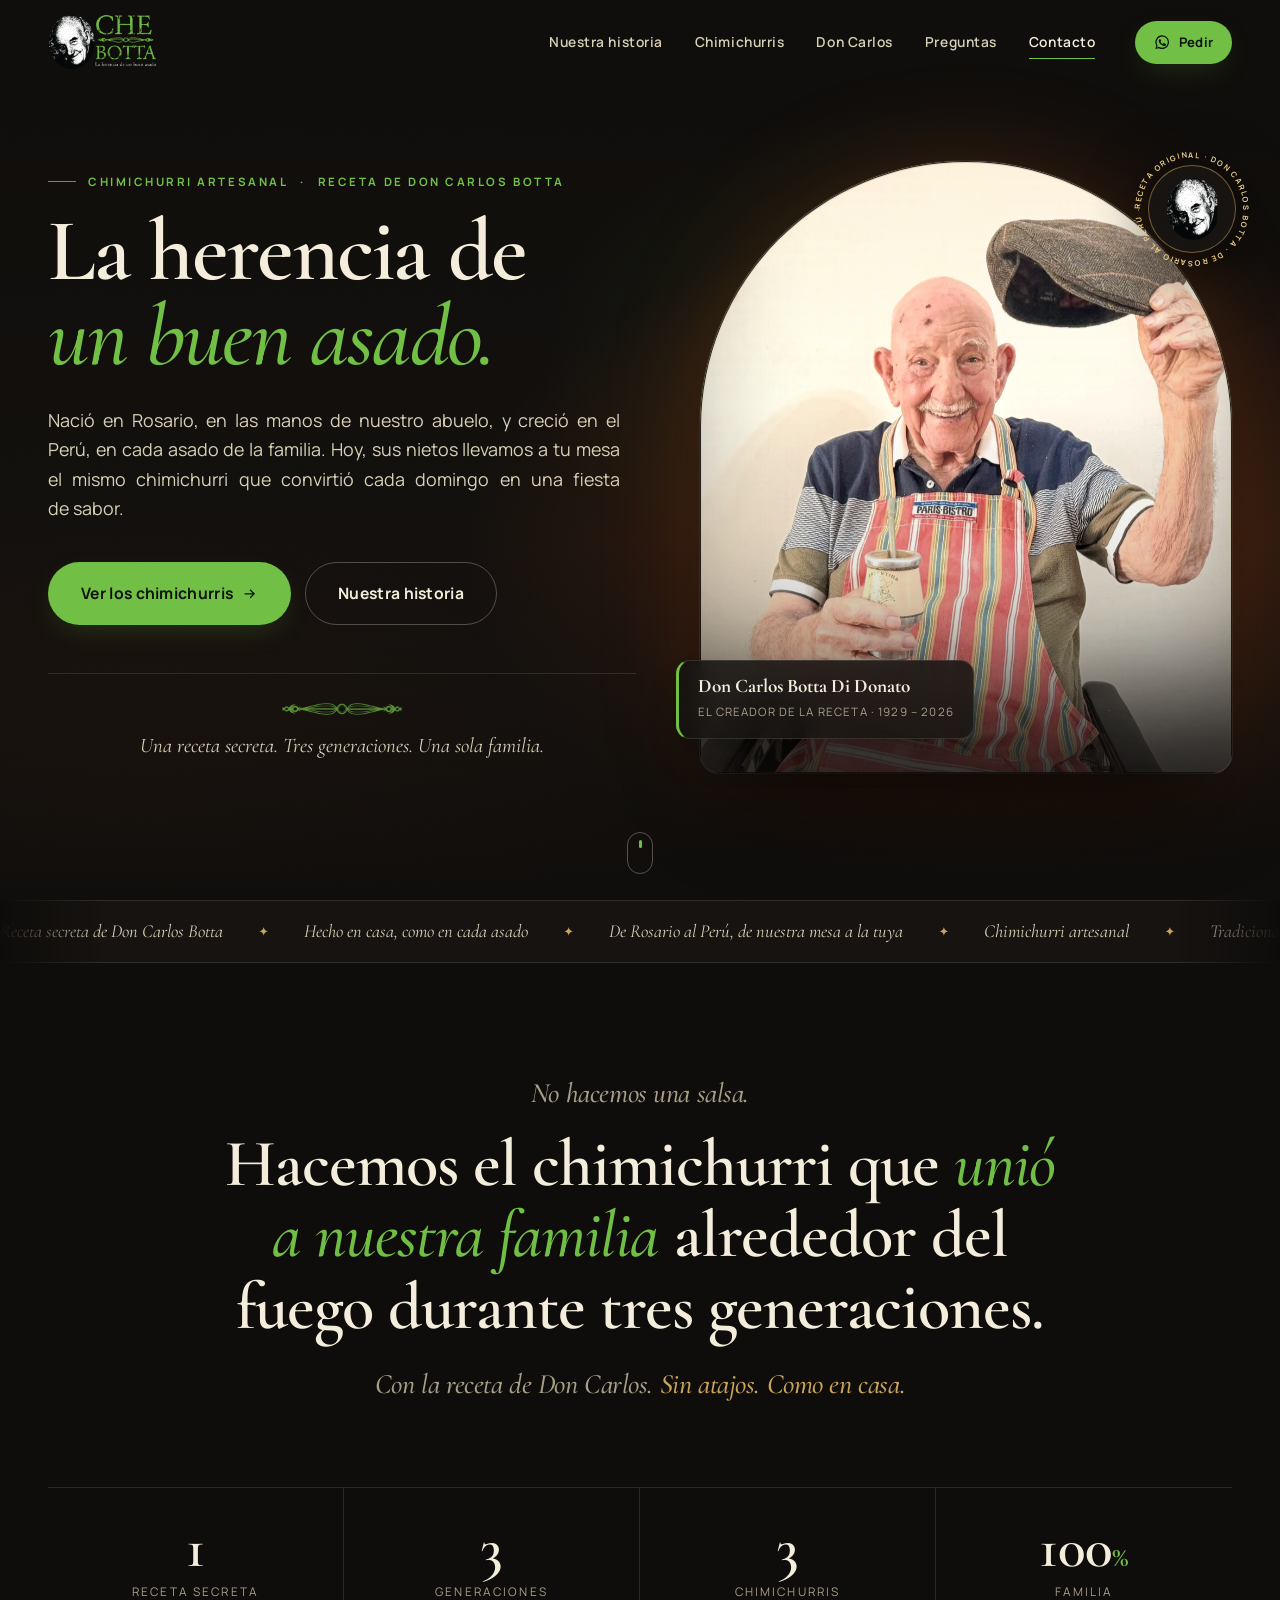
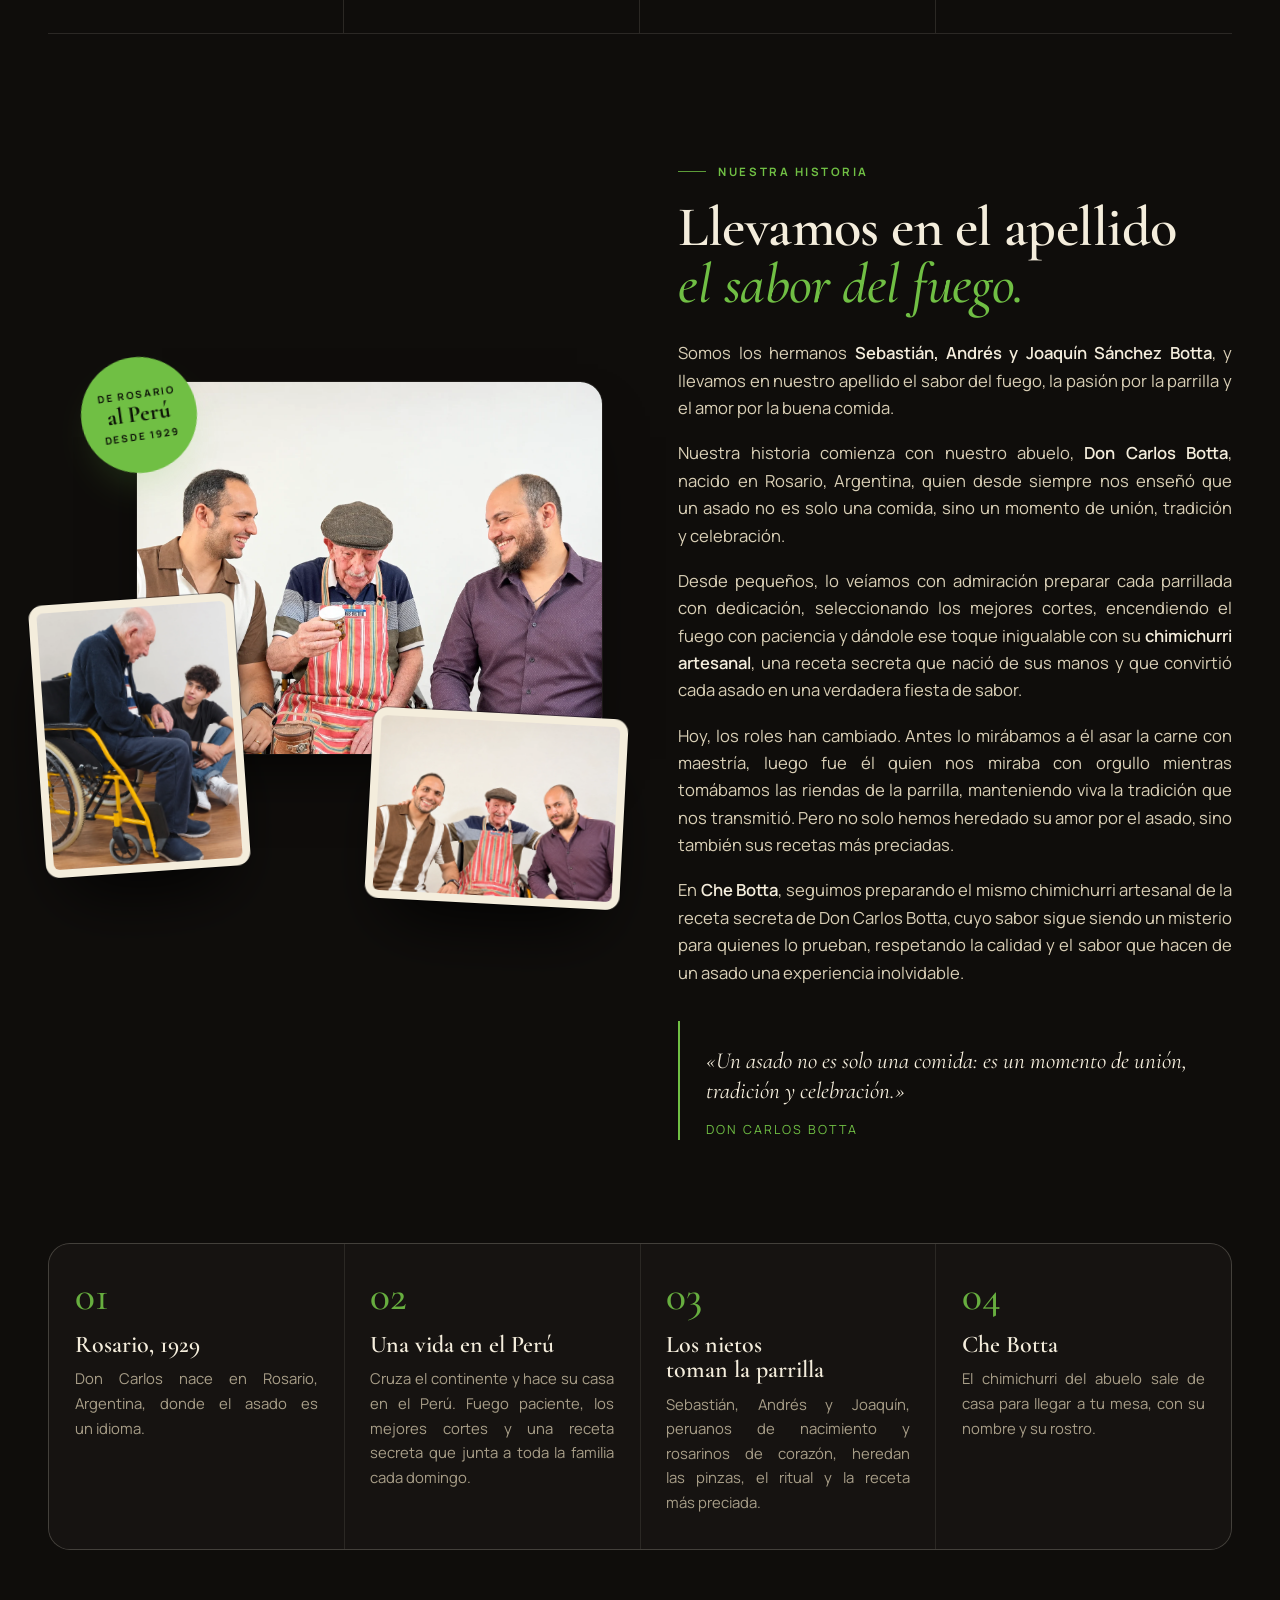
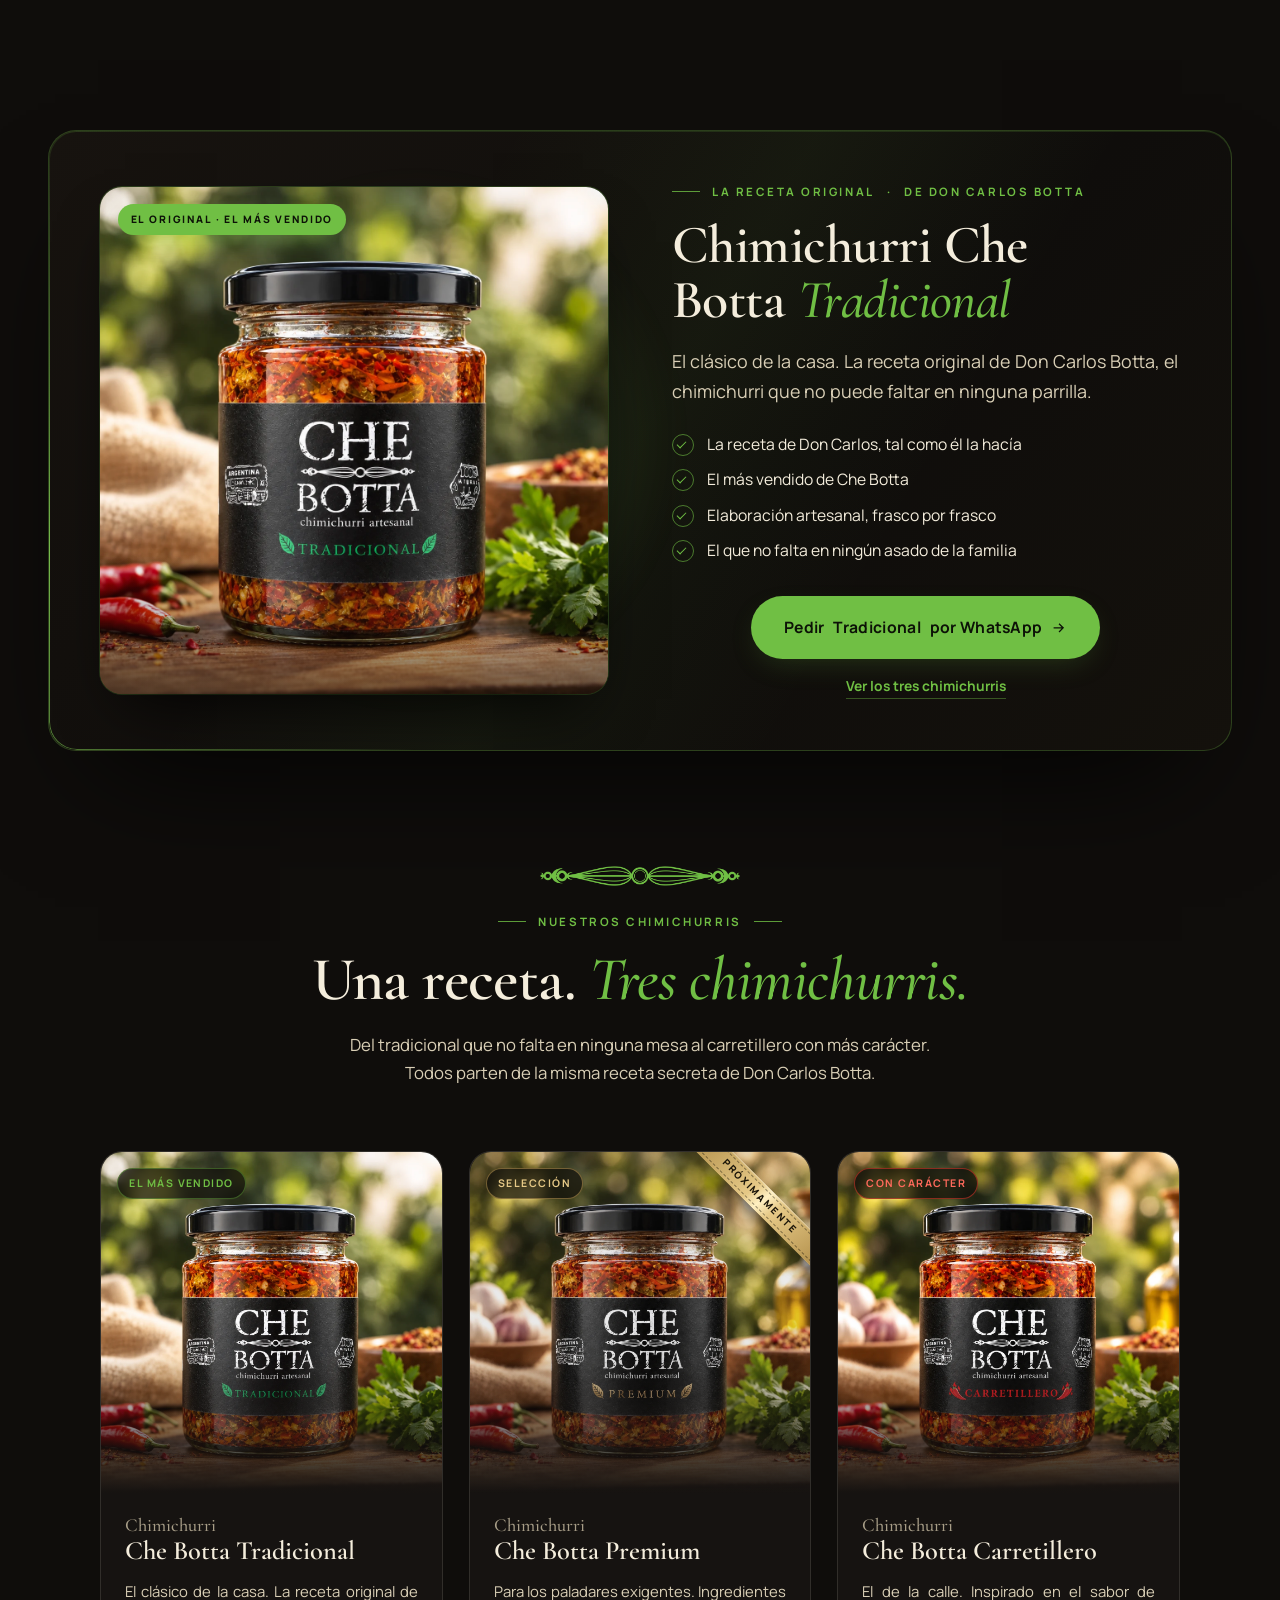
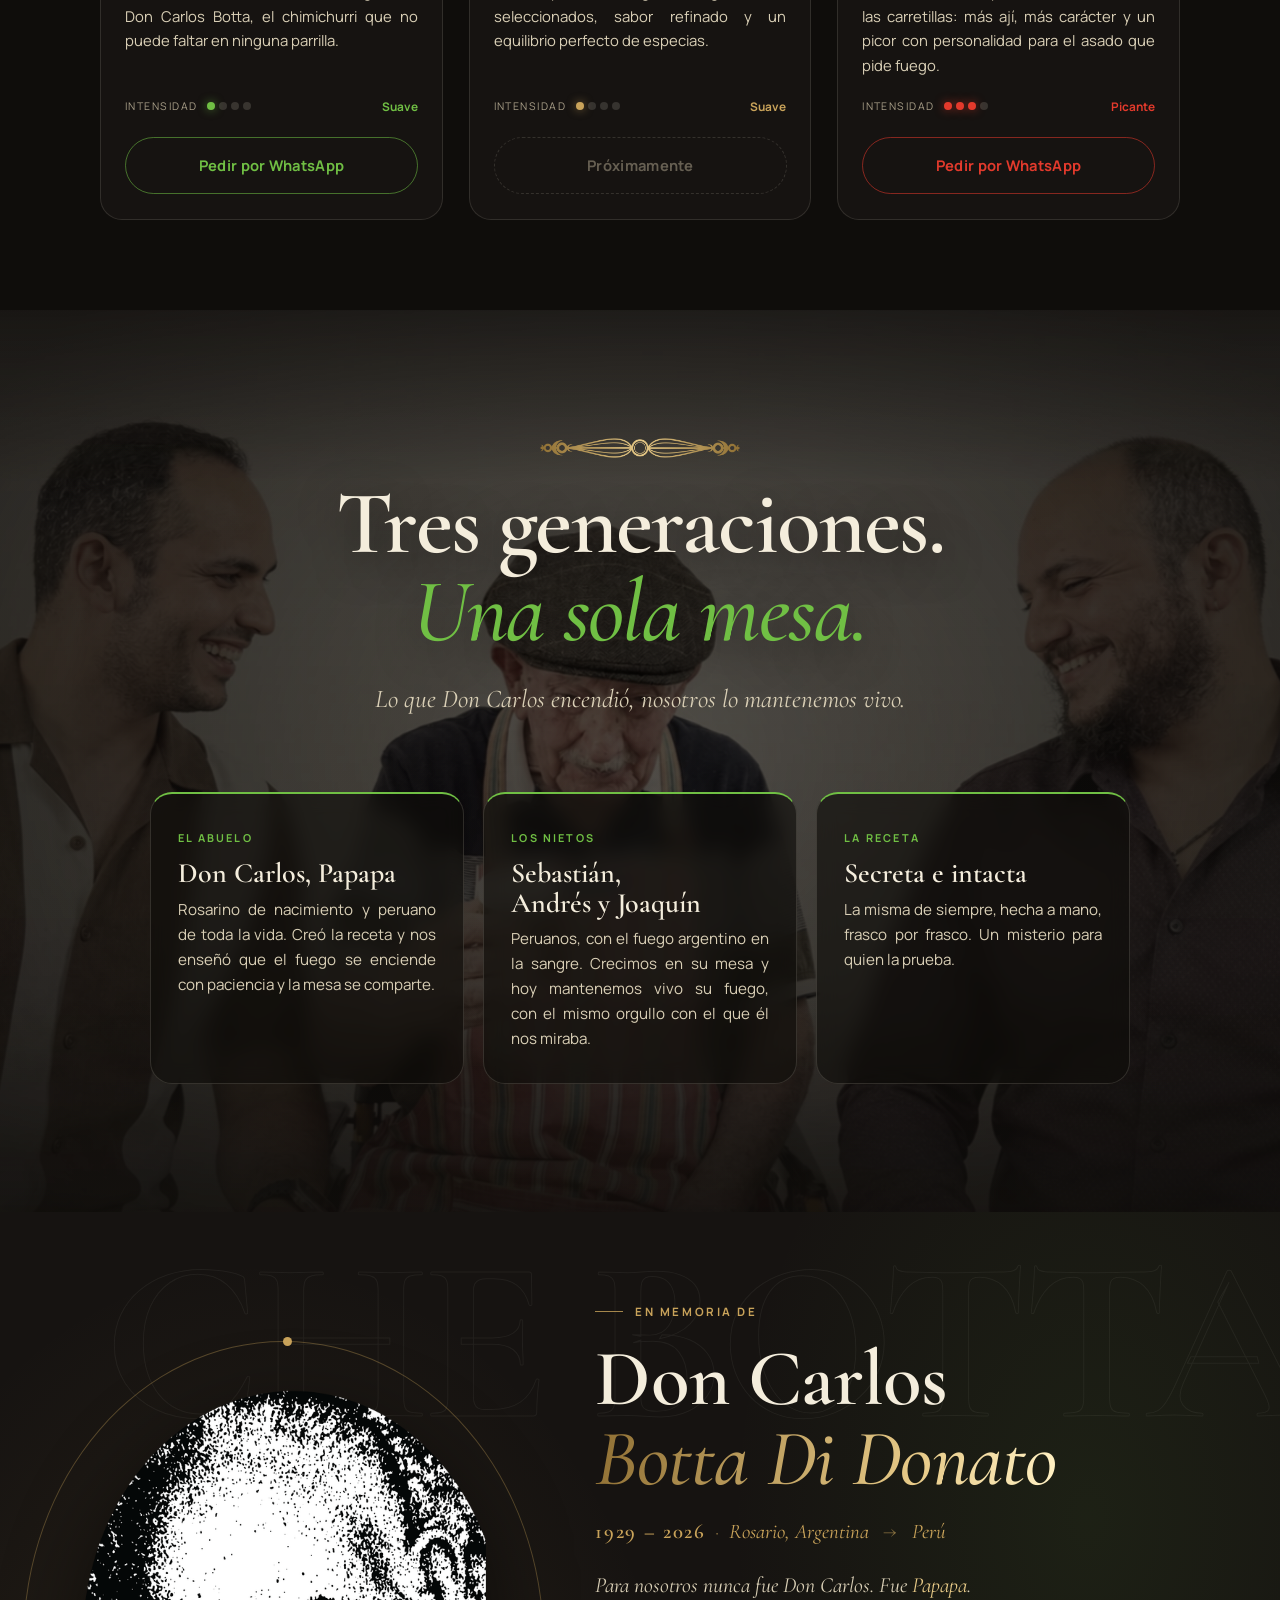
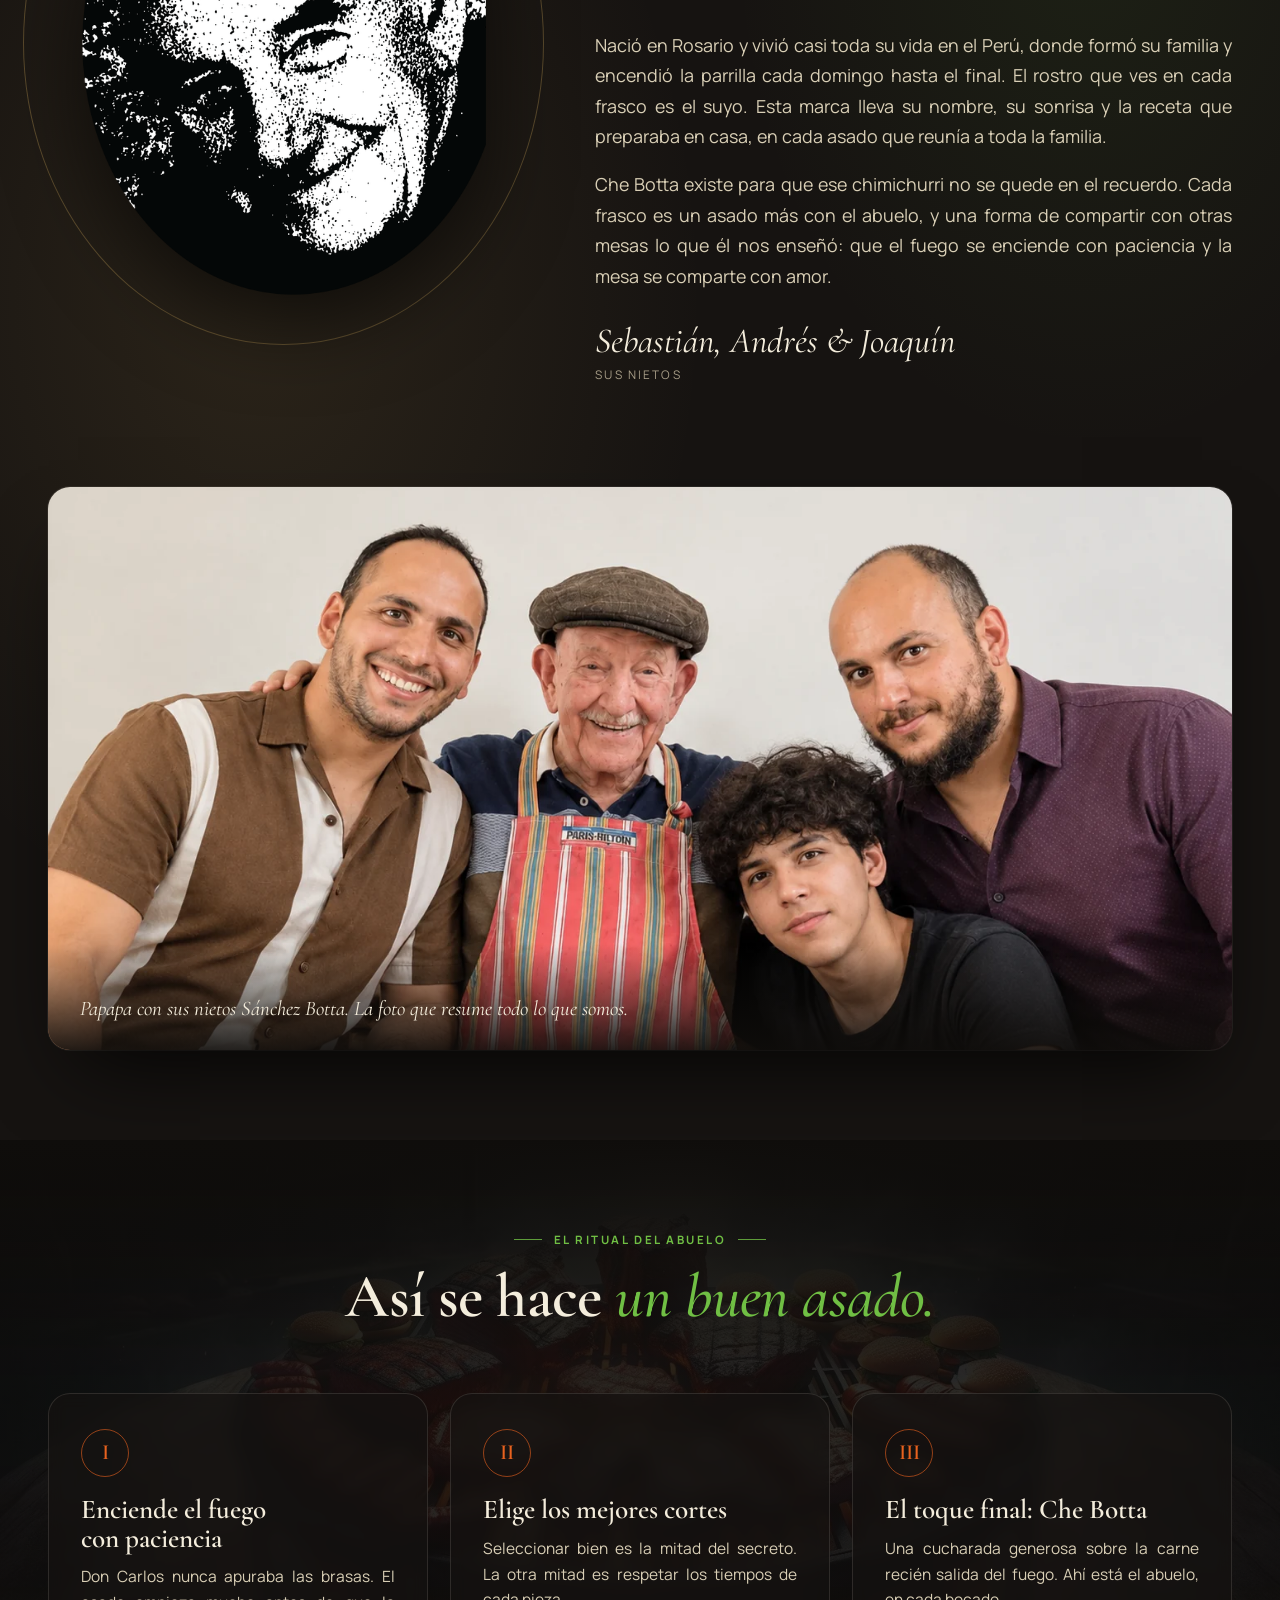
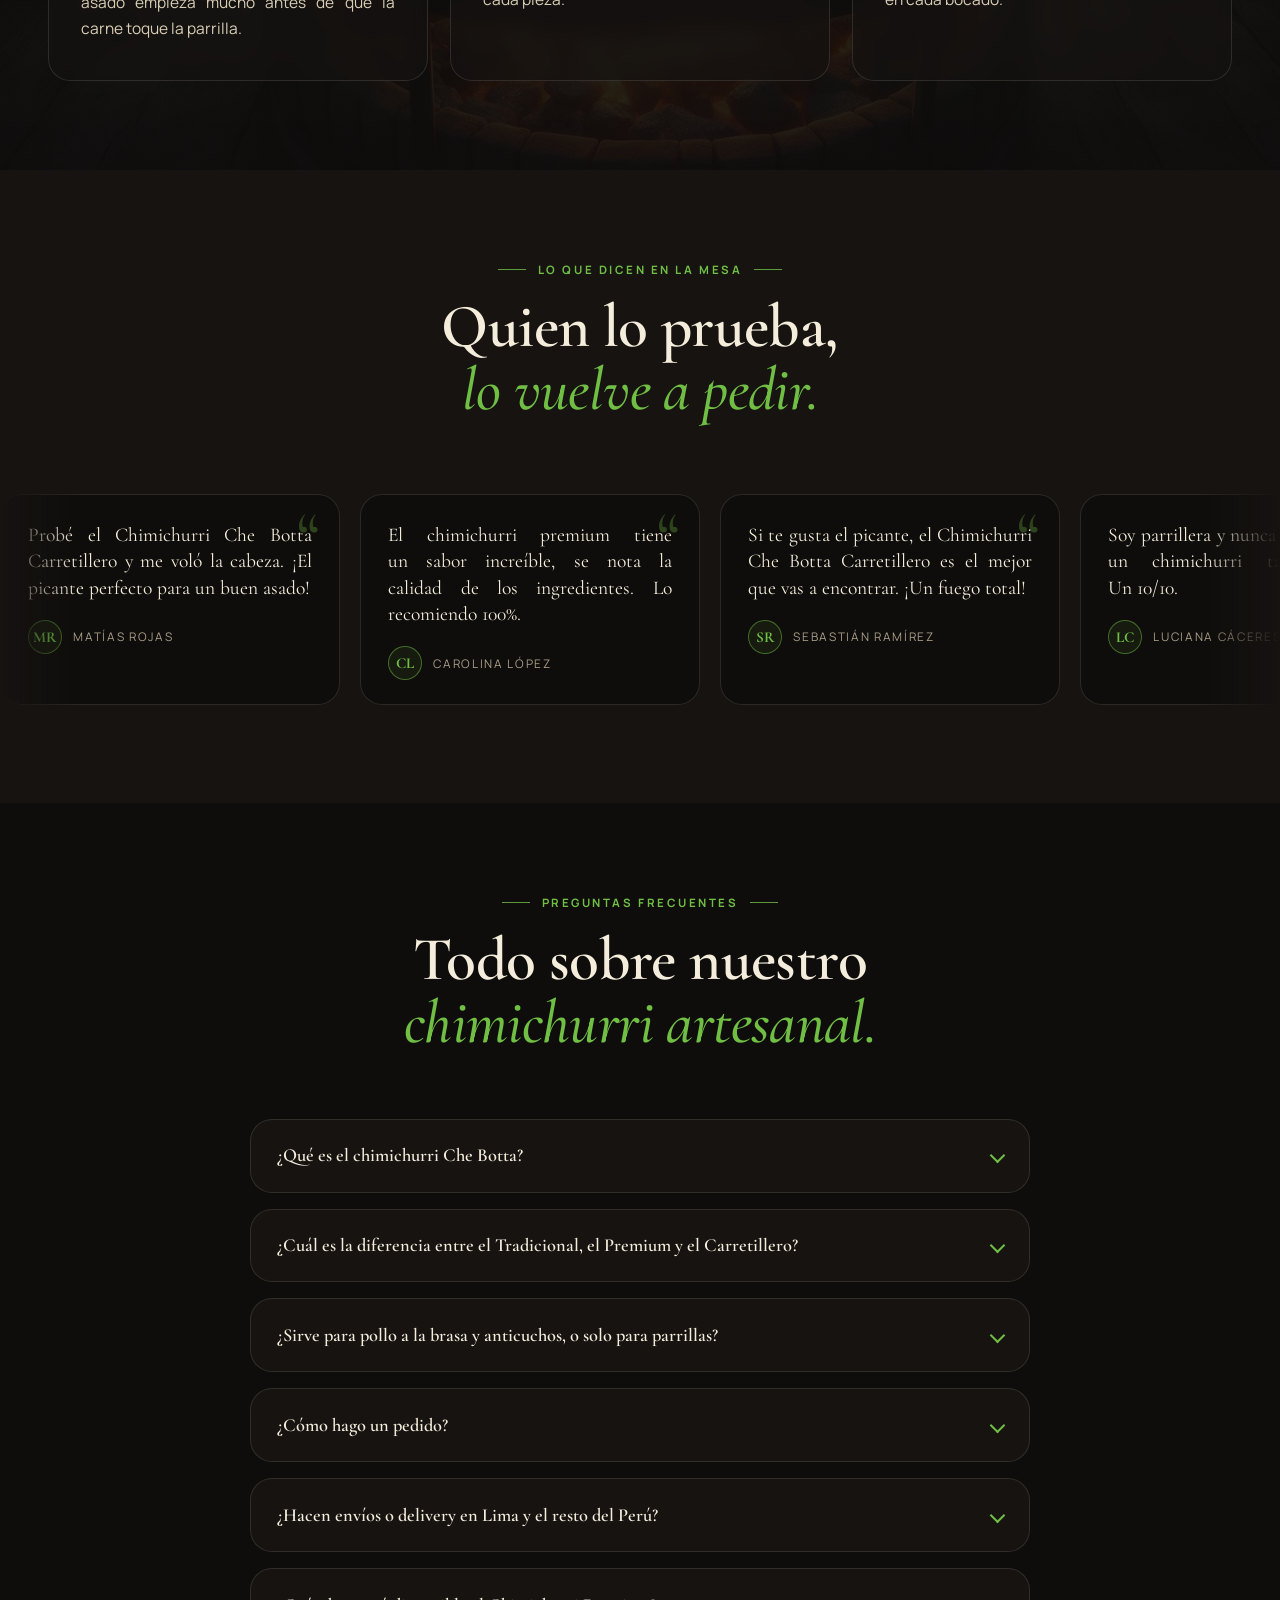
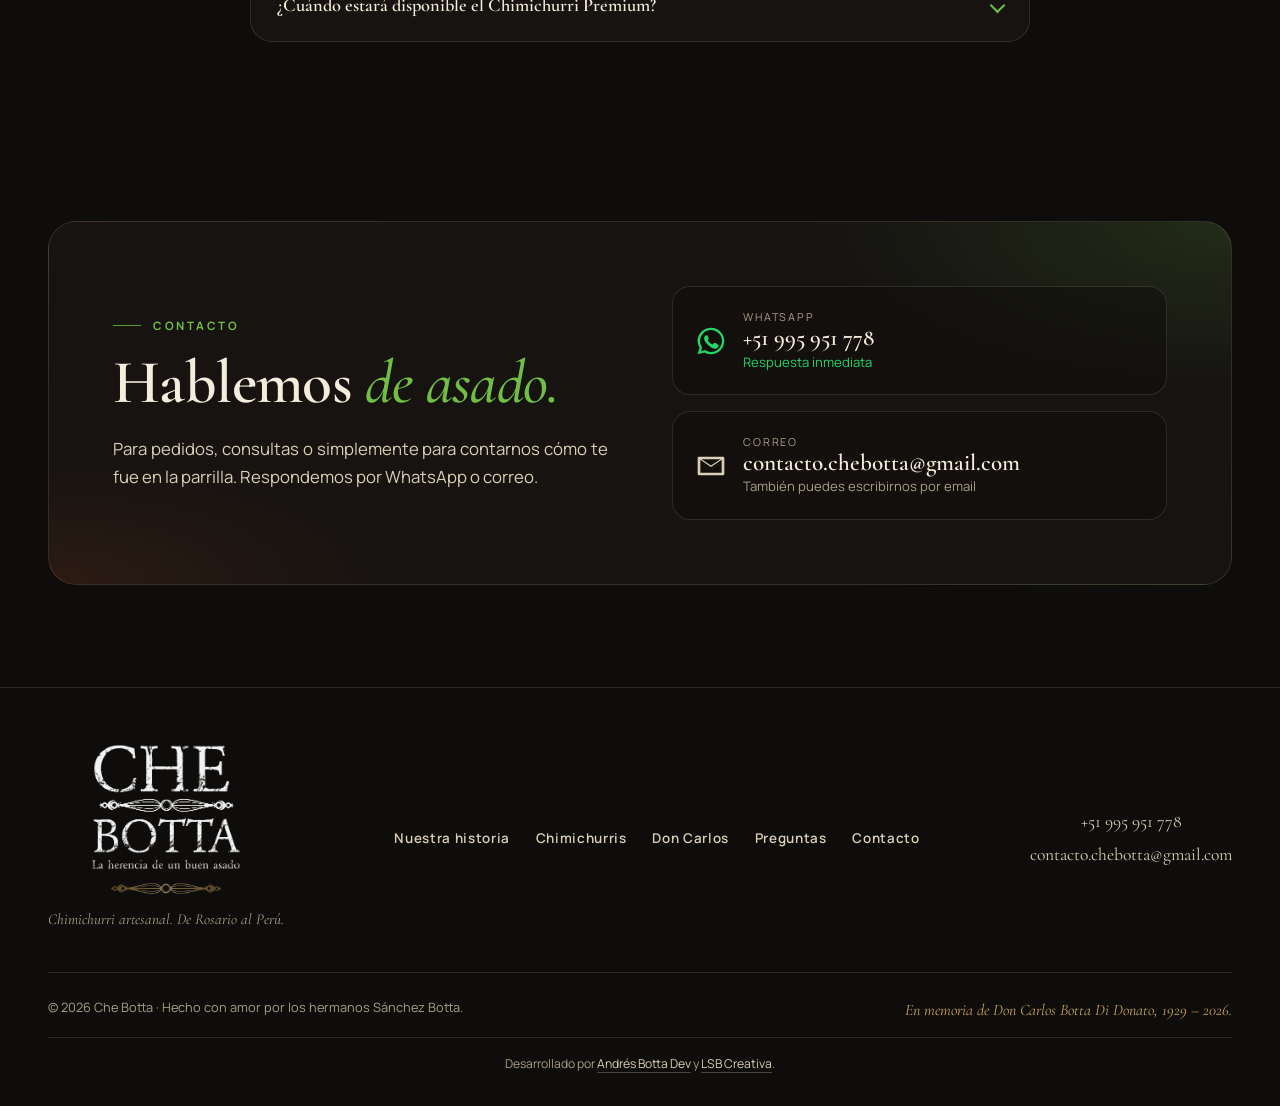
==== index.html @ a28f8cc7 "SEO profesional completo: keyword research, metadatos, datos estructurados y FAQ - Investigacion de " ====
<!DOCTYPE html>
<html lang="es-PE">
<head>
  <meta charset="UTF-8">
  <meta name="viewport" content="width=device-width, initial-scale=1.0, viewport-fit=cover">
  <title>Chimichurri Artesanal Perú | Che Botta · Receta Original Argentina</title>
  <meta name="description" content="Chimichurri artesanal hecho a mano en Perú con la receta secreta de un abuelo argentino. Tradicional, Premium y Carretillero. Ideal para parrilla, pollo a la brasa y anticuchos. Pide por WhatsApp.">
  <meta name="robots" content="index, follow, max-image-preview:large, max-snippet:-1, max-video-preview:-1">
  <meta name="theme-color" content="#0f0d0b">
  <link rel="canonical" href="https://chebotta.com/">

  <!-- Open Graph -->
  <meta property="og:type" content="website">
  <meta property="og:locale" content="es_PE">
  <meta property="og:site_name" content="Che Botta">
  <meta property="og:title" content="Che Botta · Chimichurri Artesanal Perú · La Herencia de un Buen Asado">
  <meta property="og:description" content="Chimichurri artesanal con la receta secreta de Don Carlos Botta: Tradicional, Premium y Carretillero. De Rosario, Argentina, al Perú. Pide por WhatsApp.">
  <meta property="og:url" content="https://chebotta.com/">
  <meta property="og:image" content="https://chebotta.com/assets/fotos/don-carlos-brindis.webp">
  <meta property="og:image:width" content="1600">
  <meta property="og:image:height" content="1260">
  <meta property="og:image:alt" content="Don Carlos Botta, creador del chimichurri artesanal Che Botta">
  <meta name="twitter:card" content="summary_large_image">
  <meta name="twitter:title" content="Che Botta · Chimichurri Artesanal Perú">
  <meta name="twitter:description" content="Chimichurri artesanal con la receta secreta de Don Carlos Botta: Tradicional, Premium y Carretillero. De Rosario, Argentina, al Perú.">
  <meta name="twitter:image" content="https://chebotta.com/assets/fotos/don-carlos-brindis.webp">

  <link rel="icon" type="image/png" href="assets/logo/favicon.png">
  <link rel="apple-touch-icon" href="assets/logo/apple-touch-icon.png">

  <link rel="preconnect" href="https://fonts.googleapis.com">
  <link rel="preconnect" href="https://fonts.gstatic.com" crossorigin>
  <link href="https://fonts.googleapis.com/css2?family=Cormorant+Garamond:ital,wght@0,500;0,600;0,700;1,500;1,600&family=Manrope:wght@400;500;600;700;800&display=swap" rel="stylesheet">

  <link rel="preload" as="image" href="assets/fotos/don-carlos-brindis.webp">
  <link rel="stylesheet" href="css/styles.css">

  <script type="application/ld+json">
  {
    "@context": "https://schema.org",
    "@graph": [
      {
        "@type": "Organization",
        "@id": "https://chebotta.com/#organization",
        "name": "Che Botta",
        "alternateName": "Chimichurri Che Botta",
        "url": "https://chebotta.com/",
        "logo": "https://chebotta.com/assets/logo/che-botta-logo.png",
        "image": "https://chebotta.com/assets/fotos/don-carlos-brindis.webp",
        "description": "Che Botta elabora chimichurri artesanal en Perú siguiendo la receta secreta de Don Carlos Botta, con raíces en Rosario, Argentina.",
        "slogan": "La herencia de un buen asado",
        "email": "contacto.chebotta@gmail.com",
        "telephone": "+51995951778",
        "areaServed": {"@type": "Country", "name": "Perú"},
        "knowsLanguage": "es",
        "contactPoint": [{
          "@type": "ContactPoint",
          "telephone": "+51995951778",
          "contactType": "customer service",
          "areaServed": "PE",
          "availableLanguage": "Spanish"
        }],
        "founder": [
          {"@type": "Person", "name": "Sebastián Sánchez Botta"},
          {"@type": "Person", "name": "Andrés Sánchez Botta"},
          {"@type": "Person", "name": "Joaquín Sánchez Botta"}
        ]
      },
      {
        "@type": "Product",
        "name": "Chimichurri Che Botta Tradicional",
        "description": "El clásico de la casa. La receta original de Don Carlos Botta, el chimichurri artesanal que no puede faltar en ninguna parrilla.",
        "image": "https://chebotta.com/assets/productos/tradicional.webp",
        "brand": {"@type": "Brand", "name": "Che Botta"},
        "category": "Chimichurri artesanal",
        "url": "https://chebotta.com/#chimichurris"
      },
      {
        "@type": "Product",
        "name": "Chimichurri Che Botta Premium",
        "description": "Para los paladares exigentes. Ingredientes seleccionados, sabor refinado y un equilibrio perfecto de especias. Próximamente disponible.",
        "image": "https://chebotta.com/assets/productos/premium.webp",
        "brand": {"@type": "Brand", "name": "Che Botta"},
        "category": "Chimichurri artesanal",
        "url": "https://chebotta.com/#chimichurris"
      },
      {
        "@type": "Product",
        "name": "Chimichurri Che Botta Carretillero",
        "description": "El de la calle. Inspirado en el sabor de las carretillas: más ají, más carácter y un picor con personalidad para el asado que pide fuego.",
        "image": "https://chebotta.com/assets/productos/carretillero.webp",
        "brand": {"@type": "Brand", "name": "Che Botta"},
        "category": "Chimichurri artesanal picante",
        "url": "https://chebotta.com/#chimichurris"
      },
      {
        "@type": "FAQPage",
        "mainEntity": [
          {
            "@type": "Question",
            "name": "¿Qué es el chimichurri Che Botta?",
            "acceptedAnswer": {"@type": "Answer", "text": "Es el chimichurri artesanal hecho con la receta secreta de Don Carlos Botta, nacido en Rosario, Argentina, y de toda una vida en el Perú. Hoy sus nietos, Sebastián, Andrés y Joaquín Sánchez Botta, lo siguen preparando a mano, frasco por frasco, con la misma receta de siempre."}
          },
          {
            "@type": "Question",
            "name": "¿Cuál es la diferencia entre el Tradicional, el Premium y el Carretillero?",
            "acceptedAnswer": {"@type": "Answer", "text": "El Tradicional es el original de Don Carlos, suave y el más vendido. El Premium es una selección de ingredientes con sabor más refinado. El Carretillero tiene más ají y más carácter, inspirado en el sabor de las carretillas, para quienes buscan un chimichurri picante."}
          },
          {
            "@type": "Question",
            "name": "¿Sirve para pollo a la brasa y anticuchos, o solo para parrillas?",
            "acceptedAnswer": {"@type": "Answer", "text": "Sirve para cualquier preparación a la parrilla o a las brasas: asados, parrilladas, pollo a la brasa, anticuchos y carnes en general. Es un acompañamiento clásico de la parrilla argentina que también combina muy bien con los platos peruanos a la brasa."}
          },
          {
            "@type": "Question",
            "name": "¿Cómo hago un pedido?",
            "acceptedAnswer": {"@type": "Answer", "text": "Escribiéndonos por WhatsApp al +51 995 951 778. Ahí te contamos disponibilidad, precio y coordinamos la entrega."}
          },
          {
            "@type": "Question",
            "name": "¿Hacen envíos o delivery en Lima y el resto del Perú?",
            "acceptedAnswer": {"@type": "Answer", "text": "Coordinamos la entrega según tu ubicación. Escríbenos por WhatsApp para confirmar disponibilidad y envío a tu zona."}
          },
          {
            "@type": "Question",
            "name": "¿Cuándo estará disponible el Chimichurri Premium?",
            "acceptedAnswer": {"@type": "Answer", "text": "Muy pronto. Escríbenos por WhatsApp y te avisamos apenas esté disponible para pedidos."}
          }
        ]
      }
    ]
  }
  </script>
</head>
<body>

  <!-- Intro de marca -->
  <div class="intro" id="intro" aria-hidden="true">
    <img src="assets/logo/che-botta-logo-blanco.png" alt="" width="220" height="184">
  </div>

  <a class="skip-link" href="#historia">Ir al contenido</a>

  <!-- ============ HEADER ============ -->
  <header class="site-header" id="top">
    <div class="container header-inner">
      <a href="#top" class="brand" aria-label="Che Botta, inicio">
        <img src="assets/logo/che-botta-logo.png" alt="Che Botta" width="110" height="56">
      </a>

      <nav class="nav" id="nav" aria-label="Principal">
        <a href="#historia">Nuestra historia</a>
        <a href="#chimichurris">Chimichurris</a>
        <a href="#don-carlos">Don Carlos</a>
        <a href="#preguntas">Preguntas</a>
        <a href="#contacto">Contacto</a>
        <a class="btn btn--small btn--primary nav-cta" href="https://wa.me/51995951778?text=Hola%2C%20Che%20Botta%20%F0%9F%98%89%0ADeseo%20informaci%C3%B3n%20sobre%20sus%20chimichurris" target="_blank" rel="noopener">
          <svg class="ico" viewBox="0 0 24 24" aria-hidden="true"><path d="M12 2a10 10 0 0 0-8.6 15.1L2 22l5-1.3A10 10 0 1 0 12 2Zm0 18.2a8.2 8.2 0 0 1-4.2-1.2l-.3-.2-3 .8.8-2.9-.2-.3A8.2 8.2 0 1 1 12 20.2Zm4.5-6.1c-.2-.1-1.5-.7-1.7-.8s-.4-.1-.6.1-.6.8-.8 1-.3.2-.5.1a6.7 6.7 0 0 1-3.3-2.9c-.3-.4.2-.4.7-1.3a.5.5 0 0 0 0-.4l-.8-1.8c-.2-.5-.4-.4-.6-.4h-.5a1 1 0 0 0-.7.3 3 3 0 0 0-.9 2.2 5.2 5.2 0 0 0 1.1 2.8 12 12 0 0 0 4.6 4c1.7.7 2.4.8 3.2.7a2.8 2.8 0 0 0 1.8-1.3 2.2 2.2 0 0 0 .2-1.3c-.1-.1-.3-.2-.5-.3Z"/></svg>
          Pedir
        </a>
      </nav>

      <button class="menu-toggle" id="menuToggle" aria-label="Abrir menú" aria-expanded="false" aria-controls="nav">
        <span></span><span></span><span></span>
      </button>
    </div>
  </header>

  <main>

    <!-- ============ HERO ============ -->
    <section class="hero" aria-labelledby="hero-title">
      <div class="hero__glow" aria-hidden="true"></div>
      <div class="embers" id="embers" aria-hidden="true"></div>

      <div class="container hero__grid">
        <div class="hero__copy">
          <p class="eyebrow eyebrow--split reveal"><span>Chimichurri artesanal</span><i>·</i><span>Receta de Don Carlos Botta</span></p>
          <h1 id="hero-title" class="hero__title reveal" style="--d:.1s">
            <span style="white-space:nowrap">La herencia de</span><br>
            <em>un buen asado.</em>
          </h1>
          <p class="hero__lead reveal" style="--d:.2s">
            Nació en Rosario, en las manos de nuestro abuelo, y creció en el Perú, en cada asado de la familia.
            Hoy, sus nietos llevamos a tu mesa el mismo chimichurri que convirtió cada domingo en una fiesta de sabor.
          </p>
          <div class="hero__actions reveal" style="--d:.3s">
            <a class="btn btn--primary btn--lg" href="#chimichurris">Ver los chimichurris <svg class="arrow" viewBox="0 0 24 24" aria-hidden="true"><path fill="currentColor" d="M13 5l7 7-7 7-1.4-1.4 4.6-4.6H4v-2h12.2l-4.6-4.6L13 5z"/></svg></a>
            <a class="btn btn--ghost btn--lg" href="#historia">Nuestra historia</a>
          </div>
          <div class="hero__trust reveal" style="--d:.4s">
            <span class="ornament ornament--sm" aria-hidden="true"></span>
            <p><span>Una receta secreta.</span> <span>Tres generaciones.</span> <span>Una sola familia.</span></p>
          </div>
        </div>

        <figure class="hero__figure reveal" style="--d:.25s">
          <div class="hero__photo" data-parallax="0.05">
            <img src="assets/fotos/don-carlos-brindis.webp" alt="Don Carlos Botta brindando y levantando su gorra, con delantal de rayas" width="1600" height="1260" fetchpriority="high">
          </div>

          <!-- Sello giratorio -->
          <div class="seal" aria-hidden="true">
            <svg viewBox="0 0 200 200" class="seal__ring">
              <defs><path id="sealPath" d="M100,100 m-78,0 a78,78 0 1,1 156,0 a78,78 0 1,1 -156,0"/></defs>
              <text class="seal__text"><textPath href="#sealPath" textLength="490" lengthAdjust="spacing">RECETA ORIGINAL · DON CARLOS BOTTA · DE ROSARIO AL PERÚ · </textPath></text>
            </svg>
            <img class="seal__face" src="assets/logo/retrato-don-carlos.png" alt="" width="64" height="80">
          </div>

          <figcaption class="hero__caption">
            <div>
              <strong>Don Carlos Botta Di Donato</strong>
              <span>El creador de la receta · <span class="nowrap">1929 – 2026</span></span>
            </div>
          </figcaption>
        </figure>
      </div>

      <a class="scroll-cue" href="#manifiesto" aria-label="Bajar">
        <span></span>
      </a>
    </section>

    <!-- ============ MARQUEE ============ -->
    <div class="marquee" aria-hidden="true">
      <div class="marquee__track">
        <span>Receta secreta de Don Carlos Botta</span><i>✦</i>
        <span>Hecho en casa, como en cada asado</span><i>✦</i>
        <span>De Rosario al Perú, de nuestra mesa a la tuya</span><i>✦</i>
        <span>Chimichurri artesanal</span><i>✦</i>
        <span>Tradicional · Premium · Carretillero</span><i>✦</i>
        <span>Receta secreta de Don Carlos Botta</span><i>✦</i>
        <span>Hecho en casa, como en cada asado</span><i>✦</i>
        <span>De Rosario al Perú, de nuestra mesa a la tuya</span><i>✦</i>
        <span>Chimichurri artesanal</span><i>✦</i>
        <span>Tradicional · Premium · Carretillero</span><i>✦</i>
      </div>
    </div>

    <!-- ============ MANIFIESTO ============ -->
    <section class="section manifiesto" id="manifiesto" aria-label="Manifiesto Che Botta">
      <div class="container">
        <p class="manifiesto__line manifiesto__line--sm reveal">No hacemos una salsa.</p>
        <p class="manifiesto__line reveal" style="--d:.1s">
          Hacemos el chimichurri<br class="br-m"> que <em>unió a nuestra familia</em><br class="br-m"> alrededor del fuego<br class="br-m"> durante tres generaciones.
        </p>
        <p class="manifiesto__line manifiesto__line--sm reveal" style="--d:.2s">Con la receta de Don Carlos. <span>Sin atajos. Como en casa.</span></p>

        <ul class="facts reveal" style="--d:.3s" aria-label="Datos de la marca">
          <li><strong>1</strong><span>receta secreta</span></li>
          <li><strong>3</strong><span>generaciones</span></li>
          <li><strong>3</strong><span>chimichurris</span></li>
          <li><strong>100<small>%</small></strong><span>familia</span></li>
        </ul>
      </div>
    </section>

    <!-- ============ HISTORIA ============ -->
    <section class="section historia" id="historia" aria-labelledby="historia-title">
      <div class="container historia__grid">
        <div class="historia__photos reveal">
          <figure class="photo photo--main">
            <img src="assets/fotos/risas-che-botta.webp" alt="Don Carlos Botta riendo junto a sus nietos Andrés y Sebastián" width="1433" height="1098" loading="lazy">
          </figure>
          <figure class="photo photo--secondary">
            <img src="assets/fotos/retrato-che-botta.webp" alt="Andrés, Don Carlos y Sebastián posando juntos" width="1433" height="1098" loading="lazy">
          </figure>
          <figure class="photo photo--third">
            <img src="assets/fotos/joaquin-papapa-che-botta.webp" alt="Joaquín sentado en el suelo junto a su abuelo Don Carlos" width="1086" height="1448" loading="lazy">
          </figure>
          <div class="photo__badge" aria-hidden="true">
            <span>De Rosario</span><strong>al Perú</strong><span>desde 1929</span>
          </div>
        </div>

        <div class="historia__copy">
          <p class="eyebrow reveal">Nuestra historia</p>
          <h2 id="historia-title" class="section-title reveal" style="--d:.05s">
            Llevamos en el apellido<br><em>el sabor del fuego.</em>
          </h2>

          <div class="prose reveal" style="--d:.1s">
            <p>Somos los hermanos <strong>Sebastián, Andrés y Joaquín Sánchez Botta</strong>, y llevamos en nuestro apellido el sabor del fuego, la pasión por la parrilla y el amor por la buena comida.</p>
            <p>Nuestra historia comienza con nuestro abuelo, <strong>Don Carlos Botta</strong>, nacido en Rosario, Argentina, quien desde siempre nos enseñó que un asado no es solo una comida, sino un momento de unión, tradición y celebración.</p>
            <p>Desde pequeños, lo veíamos con admiración preparar cada parrillada con dedicación, seleccionando los mejores cortes, encendiendo el fuego con paciencia y dándole ese toque inigualable con su <strong>chimichurri artesanal</strong>, una receta secreta que nació de sus manos y que convirtió cada asado en una verdadera fiesta de sabor.</p>
            <p>Hoy, los roles han cambiado. Antes lo mirábamos a él asar la carne con maestría, luego fue él quien nos miraba con orgullo mientras tomábamos las riendas de la parrilla, manteniendo viva la tradición que nos transmitió. Pero no solo hemos heredado su amor por el asado, sino también sus recetas más preciadas.</p>
            <p>En <strong>Che Botta</strong>, seguimos preparando el mismo chimichurri artesanal de la receta secreta de Don Carlos Botta, cuyo sabor sigue siendo un misterio para quienes lo prueban, respetando la calidad y el sabor que hacen de un asado una experiencia inolvidable.</p>
          </div>

          <blockquote class="pull-quote reveal" style="--d:.15s">
            <p>«Un asado no es solo una comida: es un momento de unión, tradición y celebración.»</p>
            <cite>Don Carlos Botta</cite>
          </blockquote>
        </div>
      </div>

      <!-- Capítulos -->
      <div class="container">
        <ol class="chapters reveal" aria-label="Capítulos de la historia">
          <li>
            <span class="chapters__num">01</span>
            <h3>Rosario, 1929</h3>
            <p>Don Carlos nace en Rosario, Argentina, donde el asado es un idioma.</p>
          </li>
          <li>
            <span class="chapters__num">02</span>
            <h3>Una vida en el Perú</h3>
            <p>Cruza el continente y hace su casa en el Perú. Fuego paciente, los mejores cortes y una receta secreta que junta a toda la familia cada domingo.</p>
          </li>
          <li>
            <span class="chapters__num">03</span>
            <h3>Los nietos toman la parrilla</h3>
            <p>Sebastián, Andrés y Joaquín, peruanos de nacimiento y rosarinos de corazón, heredan las pinzas, el ritual y la receta más preciada.</p>
          </li>
          <li>
            <span class="chapters__num">04</span>
            <h3>Che Botta</h3>
            <p>El chimichurri del abuelo sale de casa para llegar a tu mesa, con su nombre y su rostro.</p>
          </li>
        </ol>
      </div>
    </section>

    <!-- ============ CHIMICHURRIS ============ -->
    <section class="section productos" id="chimichurris" aria-labelledby="productos-title">

      <!-- Destacado Premium -->
      <div class="container">
        <article class="premium premium--tradicional reveal" data-product="Chimichurri Che Botta Tradicional">
          <div class="premium__border" aria-hidden="true"></div>
          <div class="premium__glow" aria-hidden="true"></div>
          <div class="premium__media">
            <span class="premium__badge">El original · El más vendido</span>
            <img src="assets/productos/tradicional.webp" alt="Frasco de Chimichurri Che Botta Tradicional, chimichurri artesanal peruano con receta original argentina" width="1254" height="1254" loading="lazy">
          </div>
          <div class="premium__body">
            <p class="eyebrow eyebrow--split"><span>La receta original</span><i>·</i><span>de Don Carlos Botta</span></p>
            <h2 id="productos-title" class="premium__title">Chimichurri Che Botta <em>Tradicional</em></h2>
            <p class="premium__lead">El clásico de la casa. La receta original de Don Carlos Botta, el chimichurri que no puede faltar en ninguna parrilla.</p>
            <ul class="premium__list">
              <li><i></i>La receta de Don Carlos, tal como él la hacía</li>
              <li><i></i>El más vendido de Che Botta</li>
              <li><i></i>Elaboración artesanal, frasco por frasco</li>
              <li><i></i>El que no falta en ningún asado de la familia</li>
            </ul>
            <div class="premium__actions">
              <a class="btn btn--primary btn--lg" href="#" data-wa target="_blank" rel="noopener">Pedir <span class="btn__opt">Tradicional </span>por WhatsApp <svg class="arrow" viewBox="0 0 24 24" aria-hidden="true"><path fill="currentColor" d="M13 5l7 7-7 7-1.4-1.4 4.6-4.6H4v-2h12.2l-4.6-4.6L13 5z"/></svg></a>
              <a class="premium__more" href="#todos">Ver los tres chimichurris</a>
            </div>
          </div>
        </article>
      </div>

      <div class="container" id="todos">
        <div class="section-head section-head--center productos__head">
          <span class="ornament reveal" aria-hidden="true"></span>
          <p class="eyebrow reveal">Nuestros chimichurris</p>
          <h2 class="section-title reveal" style="--d:.05s">
            Una receta. <em>Tres chimichurris.</em>
          </h2>
          <p class="section-lead reveal" style="--d:.1s">
            Del tradicional que no falta en ninguna mesa al carretillero con más carácter. Todos parten de la misma receta secreta de Don Carlos Botta.
          </p>
        </div>

        <div class="productos__grid">
          <article class="product reveal" data-product="Chimichurri Che Botta Tradicional">
            <div class="product__media">
              <img src="assets/productos/tradicional.webp" alt="Frasco de Chimichurri Che Botta Tradicional, chimichurri artesanal peruano con receta original argentina" width="1254" height="1254" loading="lazy">
              <span class="product__tag">El más vendido</span>
              <div class="fx fx--herb" data-fx="herb" aria-hidden="true"></div>
              <div class="fx-stamp" aria-hidden="true"><img src="assets/logo/retrato-don-carlos.png" alt="" width="48" height="60"><span>Receta<br>original</span></div>
            </div>
            <div class="product__body">
              <h3>Chimichurri <span>Che Botta Tradicional</span></h3>
              <p>El clásico de la casa. La receta original de Don Carlos Botta, el chimichurri que no puede faltar en ninguna parrilla.</p>
              <div class="heat" aria-label="Intensidad: suave">
                <span class="heat__label">Intensidad</span>
                <span class="heat__dots"><i class="on"></i><i></i><i></i><i></i></span>
                <span class="heat__name">Suave</span>
              </div>
              <a class="btn btn--outline product__cta" href="#" data-wa target="_blank" rel="noopener">Pedir por WhatsApp</a>
            </div>
          </article>

          <article class="product product--premium product--soon reveal" style="--d:.08s" data-product="Chimichurri Che Botta Premium">
            <div class="product__media">
              <img src="assets/productos/premium.webp" alt="Frasco de Chimichurri Che Botta Premium, chimichurri gourmet artesanal próximamente disponible" width="1254" height="1254" loading="lazy">
              <span class="product__tag product__tag--gold">Selección</span>
              <span class="product__corner" aria-hidden="true"><span class="product__ribbon">Próximamente</span></span><span class="sr-only">Próximamente</span>
              <div class="fx fx--gold" data-fx="gold" aria-hidden="true"></div>
            </div>
            <div class="product__body">
              <h3>Chimichurri <span>Che Botta Premium</span></h3>
              <p>Para los paladares exigentes. Ingredientes seleccionados, sabor refinado y un equilibrio perfecto de especias.</p>
              <div class="heat" aria-label="Intensidad: suave">
                <span class="heat__label">Intensidad</span>
                <span class="heat__dots"><i class="on"></i><i></i><i></i><i></i></span>
                <span class="heat__name">Suave</span>
              </div>
              <button class="btn btn--outline product__cta" type="button" disabled aria-disabled="true">Próximamente</button>
            </div>
          </article>

          <article class="product product--picante reveal" style="--d:.16s" data-product="Chimichurri Che Botta Carretillero">
            <div class="product__media">
              <img src="assets/productos/carretillero.webp" alt="Frasco de Chimichurri Che Botta Carretillero, chimichurri picante artesanal estilo carretillero peruano" width="1254" height="1254" loading="lazy">
              <span class="product__tag product__tag--fire">Con carácter</span>
              <div class="fx fx--fire" data-fx="fire" aria-hidden="true"></div>
            </div>
            <div class="product__body">
              <h3>Chimichurri <span>Che Botta Carretillero</span></h3>
              <p>El de la calle. Inspirado en el sabor de las carretillas: más ají, más carácter y un picor con personalidad para el asado que pide fuego.</p>
              <div class="heat" aria-label="Intensidad: picante">
                <span class="heat__label">Intensidad</span>
                <span class="heat__dots"><i class="on"></i><i class="on"></i><i class="on"></i><i></i></span>
                <span class="heat__name">Picante</span>
              </div>
              <a class="btn btn--outline product__cta" href="#" data-wa target="_blank" rel="noopener">Pedir por WhatsApp</a>
            </div>
          </article>
        </div>
      </div>
    </section>

    <!-- ============ FAMILIA (banda a pantalla completa) ============ -->
    <section class="familia" aria-labelledby="familia-title">
      <div class="familia__bg" aria-hidden="true">
        <img src="assets/fotos/risas-che-botta.webp" alt="" width="1433" height="1098" loading="lazy" data-parallax="-0.08">
      </div>
      <div class="container familia__inner">
        <span class="ornament ornament--gold reveal" aria-hidden="true"></span>
        <h2 id="familia-title" class="familia__title reveal" style="--d:.05s">
          Tres generaciones.<br><em>Una sola mesa.</em>
        </h2>
        <p class="familia__lead reveal" style="--d:.1s">Lo que Don Carlos encendió, nosotros lo mantenemos vivo.</p>

        <ul class="pilares">
          <li class="reveal" style="--d:.15s">
            <span class="pilares__k">El abuelo</span>
            <h3>Don Carlos, Papapa</h3>
            <p>Rosarino de nacimiento y peruano de toda la vida. Creó la receta y nos enseñó que el fuego se enciende con paciencia y la mesa se comparte.</p>
          </li>
          <li class="reveal" style="--d:.25s">
            <span class="pilares__k">Los nietos</span>
            <h3>Sebastián, Andrés y Joaquín</h3>
            <p>Peruanos, con el fuego argentino en la sangre. Crecimos en su mesa y hoy mantenemos vivo su fuego, con el mismo orgullo con el que él nos miraba.</p>
          </li>
          <li class="reveal" style="--d:.35s">
            <span class="pilares__k">La receta</span>
            <h3>Secreta e intacta</h3>
            <p>La misma de siempre, hecha a mano, frasco por frasco. Un misterio para quien la prueba.</p>
          </li>
        </ul>
      </div>
    </section>

    <!-- ============ DON CARLOS ============ -->
    <section class="section homenaje" id="don-carlos" aria-labelledby="homenaje-title">
      <div class="homenaje__bg" aria-hidden="true"></div>
      <div class="container homenaje__grid">
        <div class="homenaje__portrait reveal">
          <img src="assets/logo/retrato-don-carlos.png" alt="Retrato ilustrado de Don Carlos Botta, el que aparece en el logo de Che Botta" width="580" height="720" loading="lazy">
          <div class="homenaje__ring" aria-hidden="true"></div>
        </div>

        <div class="homenaje__copy">
          <p class="eyebrow eyebrow--gold reveal">En memoria de</p>
          <h2 id="homenaje-title" class="section-title section-title--xl reveal" style="--d:.05s">
            Don Carlos<br><em class="gold">Botta Di Donato</em>
          </h2>
          <p class="homenaje__place reveal" style="--d:.1s"><span class="homenaje__years">1929 – 2026</span><span class="homenaje__sep" aria-hidden="true">·</span><span class="homenaje__route">Rosario, Argentina <span class="homenaje__sep" aria-hidden="true">→</span> Perú</span></p>
          <p class="homenaje__apodo reveal" style="--d:.12s">Para nosotros nunca fue Don Carlos. Fue <em>Papapa</em>.</p>

          <div class="prose prose--light reveal" style="--d:.15s">
            <p>Nació en Rosario y vivió casi toda su vida en el Perú, donde formó su familia y encendió la parrilla cada domingo hasta el final. El rostro que ves en cada frasco es el suyo. Esta marca lleva su nombre, su sonrisa y la receta que preparaba en casa, en cada asado que reunía a toda la familia.</p>
            <p>Che Botta existe para que ese chimichurri no se quede en el recuerdo. Cada frasco es un asado más con el abuelo, y una forma de compartir con otras mesas lo que él nos enseñó: que el fuego se enciende con paciencia y la mesa se comparte con amor.</p>
          </div>

          <div class="homenaje__signature reveal" style="--d:.2s">
            <span class="homenaje__firma">Sebastián, Andrés &amp; Joaquín</span>
            <span class="homenaje__firma-sub">Sus nietos</span>
          </div>
        </div>
      </div>

      <div class="container">
        <figure class="homenaje__family reveal">
          <img src="assets/fotos/nietos-papapa-che-botta.webp" alt="Los hermanos Sánchez Botta abrazando a Papapa, Don Carlos Botta, con su delantal de rayas" width="1433" height="1098" loading="lazy">
          <figcaption>Papapa con sus nietos Sánchez Botta. La foto que resume todo lo que somos.</figcaption>
        </figure>
      </div>
    </section>

    <!-- ============ RITUAL ============ -->
    <section class="section ritual" aria-labelledby="ritual-title">
      <div class="ritual__bg" aria-hidden="true">
        <img src="assets/ambiente/parrilla-brasas.webp" alt="" width="1600" height="914" loading="lazy">
      </div>
      <div class="container">
        <div class="section-head section-head--center">
          <p class="eyebrow reveal">El ritual del abuelo</p>
          <h2 id="ritual-title" class="section-title reveal" style="--d:.05s">
            Así se hace <em>un buen asado.</em>
          </h2>
        </div>
        <ol class="ritual__steps">
          <li class="reveal">
            <span class="ritual__num">I</span>
            <h3>Enciende el fuego con paciencia</h3>
            <p>Don Carlos nunca apuraba las brasas. El asado empieza mucho antes de que la carne toque la parrilla.</p>
          </li>
          <li class="reveal" style="--d:.1s">
            <span class="ritual__num">II</span>
            <h3>Elige los mejores cortes</h3>
            <p>Seleccionar bien es la mitad del secreto. La otra mitad es respetar los tiempos de cada pieza.</p>
          </li>
          <li class="reveal" style="--d:.2s">
            <span class="ritual__num">III</span>
            <h3>El toque final: Che Botta</h3>
            <p>Una cucharada generosa sobre la carne recién salida del fuego. Ahí está el abuelo, en cada bocado.</p>
          </li>
        </ol>
      </div>
    </section>

    <!-- ============ TESTIMONIOS ============ -->
    <section class="section testimonios" aria-labelledby="testimonios-title">
      <div class="container">
        <div class="section-head section-head--center">
          <p class="eyebrow reveal">Lo que dicen en la mesa</p>
          <h2 id="testimonios-title" class="section-title reveal" style="--d:.05s">
            Quien lo prueba, <em>lo vuelve a pedir.</em>
          </h2>
        </div>
      </div>

      <div class="quotes" data-quotes>
        <div class="quotes__track">
          <figure class="quote"><blockquote>Probé el Chimichurri Che Botta Carretillero y me voló la cabeza. ¡El picante perfecto para un buen asado!</blockquote><figcaption data-initials="MR">Matías Rojas</figcaption></figure>
          <figure class="quote"><blockquote>El chimichurri premium tiene un sabor increíble, se nota la calidad de los ingredientes. Lo recomiendo 100%.</blockquote><figcaption data-initials="CL">Carolina López</figcaption></figure>
          <figure class="quote"><blockquote>Si te gusta el picante, el Chimichurri Che Botta Carretillero es el mejor que vas a encontrar. ¡Un fuego total!</blockquote><figcaption data-initials="SR">Sebastián Ramírez</figcaption></figure>
          <figure class="quote"><blockquote>Soy parrillera y nunca había probado un chimichurri tan auténtico. Un 10/10.</blockquote><figcaption data-initials="LC">Luciana Cáceres</figcaption></figure>
          <figure class="quote"><blockquote>El toque perfecto de sabor para cualquier asado. No puede faltar en mi casa.</blockquote><figcaption data-initials="DB">Diego Benítez</figcaption></figure>
          <figure class="quote"><blockquote>Lo probé una vez y ahora lo quiero en todas mis comidas. Es una locura.</blockquote><figcaption data-initials="VS">Valentina Suárez</figcaption></figure>
          <figure class="quote"><blockquote>El chimichurri de Che Botta me transporta directo a las parrillas argentinas. No hay otro igual.</blockquote><figcaption data-initials="JF">Jorge Fernández</figcaption></figure>
          <figure class="quote"><blockquote>El equilibrio perfecto entre sabor y picor. No tiene comparación.</blockquote><figcaption data-initials="MO">Mariana Ortega</figcaption></figure>
          <figure class="quote"><blockquote>Desde que probé el Chimichurri Che Botta, mi asado no es lo mismo sin él. Impresionante.</blockquote><figcaption data-initials="RD">Ricardo Domínguez</figcaption></figure>
          <figure class="quote"><blockquote>No hay nada mejor para acompañar una buena carne. Se nota que es una receta con tradición.</blockquote><figcaption data-initials="SH">Sofía Herrera</figcaption></figure>
        </div>
      </div>
    </section>

    <!-- ============ PREGUNTAS FRECUENTES ============ -->
    <section class="section faq" id="preguntas" aria-labelledby="faq-title">
      <div class="container">
        <div class="section-head section-head--center">
          <p class="eyebrow reveal">Preguntas frecuentes</p>
          <h2 id="faq-title" class="section-title reveal" style="--d:.05s">
            Todo sobre nuestro <em>chimichurri artesanal.</em>
          </h2>
        </div>

        <div class="faq__list reveal" style="--d:.1s">
          <details class="faq__item" name="faq">
            <summary class="faq__q">¿Qué es el chimichurri Che Botta?</summary>
            <div class="faq__a"><p>Es el chimichurri artesanal hecho con la receta secreta de Don Carlos Botta, nacido en Rosario, Argentina, y de toda una vida en el Perú. Hoy sus nietos, Sebastián, Andrés y Joaquín Sánchez Botta, lo siguen preparando a mano, frasco por frasco, con la misma receta de siempre.</p></div>
          </details>
          <details class="faq__item" name="faq">
            <summary class="faq__q">¿Cuál es la diferencia entre el Tradicional, el Premium y el Carretillero?</summary>
            <div class="faq__a"><p>El Tradicional es el original de Don Carlos, suave y el más vendido. El Premium es una selección de ingredientes con sabor más refinado. El Carretillero tiene más ají y más carácter, inspirado en el sabor de las carretillas, para quienes buscan un chimichurri picante.</p></div>
          </details>
          <details class="faq__item" name="faq">
            <summary class="faq__q">¿Sirve para pollo a la brasa y anticuchos, o solo para parrillas?</summary>
            <div class="faq__a"><p>Sirve para cualquier preparación a la parrilla o a las brasas: asados, parrilladas, pollo a la brasa, anticuchos y carnes en general. Es un acompañamiento clásico de la parrilla argentina que también combina muy bien con los platos peruanos a la brasa.</p></div>
          </details>
          <details class="faq__item" name="faq">
            <summary class="faq__q">¿Cómo hago un pedido?</summary>
            <div class="faq__a"><p>Escribiéndonos por <a href="https://wa.me/51995951778?text=Hola%2C%20Che%20Botta%20%F0%9F%98%89%0AQuiero%20hacer%20un%20pedido" target="_blank" rel="noopener">WhatsApp al +51 995 951 778</a>. Ahí te contamos disponibilidad, precio y coordinamos la entrega.</p></div>
          </details>
          <details class="faq__item" name="faq">
            <summary class="faq__q">¿Hacen envíos o delivery en Lima y el resto del Perú?</summary>
            <div class="faq__a"><p>Coordinamos la entrega según tu ubicación. Escríbenos por WhatsApp para confirmar disponibilidad y envío a tu zona.</p></div>
          </details>
          <details class="faq__item" name="faq">
            <summary class="faq__q">¿Cuándo estará disponible el Chimichurri Premium?</summary>
            <div class="faq__a"><p>Muy pronto. Escríbenos por WhatsApp y te avisamos apenas esté disponible para pedidos.</p></div>
          </details>
        </div>
      </div>
    </section>

    <!-- ============ CONTACTO ============ -->
    <section class="section contacto" id="contacto" aria-labelledby="contacto-title">
      <div class="container contacto__card reveal">
        <div class="contacto__copy">
          <p class="eyebrow">Contacto</p>
          <h2 id="contacto-title" class="section-title">
            Hablemos <em>de asado.</em>
          </h2>
          <p class="section-lead">
            Para pedidos, consultas o simplemente para contarnos cómo te fue en la parrilla. Respondemos por WhatsApp o correo.
          </p>
        </div>

        <div class="contacto__actions">
          <a class="contact-tile contact-tile--wa" href="https://wa.me/51995951778?text=Hola%2C%20Che%20Botta%20%F0%9F%98%89%0ADeseo%20informaci%C3%B3n%20sobre%20sus%20chimichurris" target="_blank" rel="noopener">
            <svg class="ico" viewBox="0 0 24 24" aria-hidden="true"><path d="M12 2a10 10 0 0 0-8.6 15.1L2 22l5-1.3A10 10 0 1 0 12 2Zm0 18.2a8.2 8.2 0 0 1-4.2-1.2l-.3-.2-3 .8.8-2.9-.2-.3A8.2 8.2 0 1 1 12 20.2Zm4.5-6.1c-.2-.1-1.5-.7-1.7-.8s-.4-.1-.6.1-.6.8-.8 1-.3.2-.5.1a6.7 6.7 0 0 1-3.3-2.9c-.3-.4.2-.4.7-1.3a.5.5 0 0 0 0-.4l-.8-1.8c-.2-.5-.4-.4-.6-.4h-.5a1 1 0 0 0-.7.3 3 3 0 0 0-.9 2.2 5.2 5.2 0 0 0 1.1 2.8 12 12 0 0 0 4.6 4c1.7.7 2.4.8 3.2.7a2.8 2.8 0 0 0 1.8-1.3 2.2 2.2 0 0 0 .2-1.3c-.1-.1-.3-.2-.5-.3Z"/></svg>
            <span class="contact-tile__label">WhatsApp</span>
            <span class="contact-tile__value">+51 995 951 778</span>
            <span class="contact-tile__hint">Respuesta inmediata</span>
          </a>
          <a class="contact-tile" href="mailto:contacto.chebotta@gmail.com">
            <svg class="ico" viewBox="0 0 24 24" aria-hidden="true"><path d="M3 5h18a1 1 0 0 1 1 1v12a1 1 0 0 1-1 1H3a1 1 0 0 1-1-1V6a1 1 0 0 1 1-1Zm1 2.4V17h16V7.4l-8 5.3-8-5.3ZM4.9 7l7.1 4.7L19.1 7H4.9Z"/></svg>
            <span class="contact-tile__label">Correo</span>
            <span class="contact-tile__value">contacto.chebotta@gmail.com</span>
            <span class="contact-tile__hint">También puedes escribirnos por email</span>
          </a>
        </div>
      </div>
    </section>

  </main>

  <!-- ============ FOOTER ============ -->
  <footer class="site-footer">
    <div class="container footer__grid">
      <div class="footer__brand">
        <img src="assets/logo/che-botta-logo-blanco.png" alt="Che Botta, la herencia de un buen asado" width="150" height="126" loading="lazy">
        <span class="ornament ornament--gold" aria-hidden="true"></span>
        <p class="footer__tag">Chimichurri artesanal. De Rosario al Perú.</p>
      </div>
      <nav class="footer__nav" aria-label="Pie de página">
        <a href="#historia">Nuestra historia</a>
        <a href="#chimichurris">Chimichurris</a>
        <a href="#don-carlos">Don Carlos</a>
        <a href="#preguntas">Preguntas</a>
        <a href="#contacto">Contacto</a>
      </nav>
      <div class="footer__contact">
        <a href="https://wa.me/51995951778" target="_blank" rel="noopener">+51 995 951 778</a>
        <a href="mailto:contacto.chebotta@gmail.com">contacto.chebotta@gmail.com</a>
      </div>
    </div>
    <div class="container footer__bottom">
      <p>© <span data-year>2026</span> Che Botta · Hecho con amor por los hermanos Sánchez Botta.</p>
      <p class="footer__memoria">En memoria de Don Carlos Botta Di Donato, 1929 – 2026.</p>
      <p class="footer__dev">Desarrollado por <a href="https://andresbotta.dev" target="_blank" rel="noopener">Andrés Botta Dev</a> y <a href="https://lsbcreativa.com" target="_blank" rel="noopener">LSB Creativa</a>.</p>
    </div>
  </footer>

  <button class="to-top" id="toTop" type="button" aria-label="Volver arriba" title="Volver arriba">
    <svg class="to-top__ring" viewBox="0 0 56 56" aria-hidden="true">
      <circle class="to-top__track" cx="28" cy="28" r="25"/>
      <circle class="to-top__bar" cx="28" cy="28" r="25"/>
    </svg>
    <svg class="to-top__arrow" viewBox="0 0 24 24" aria-hidden="true"><path fill="none" stroke="currentColor" stroke-width="2" stroke-linecap="round" stroke-linejoin="round" d="M12 19V5m0 0l-6 6m6-6l6 6"/></svg>
    <span class="to-top__label">Subir</span>
  </button>

  <a class="wa-float" href="https://wa.me/51995951778?text=Hola%2C%20Che%20Botta%20%F0%9F%98%89%0ADeseo%20informaci%C3%B3n%20sobre%20sus%20chimichurris" target="_blank" rel="noopener" aria-label="Escribir por WhatsApp">
    <svg class="ico" viewBox="0 0 24 24" aria-hidden="true"><path d="M12 2a10 10 0 0 0-8.6 15.1L2 22l5-1.3A10 10 0 1 0 12 2Zm0 18.2a8.2 8.2 0 0 1-4.2-1.2l-.3-.2-3 .8.8-2.9-.2-.3A8.2 8.2 0 1 1 12 20.2Zm4.5-6.1c-.2-.1-1.5-.7-1.7-.8s-.4-.1-.6.1-.6.8-.8 1-.3.2-.5.1a6.7 6.7 0 0 1-3.3-2.9c-.3-.4.2-.4.7-1.3a.5.5 0 0 0 0-.4l-.8-1.8c-.2-.5-.4-.4-.6-.4h-.5a1 1 0 0 0-.7.3 3 3 0 0 0-.9 2.2 5.2 5.2 0 0 0 1.1 2.8 12 12 0 0 0 4.6 4c1.7.7 2.4.8 3.2.7a2.8 2.8 0 0 0 1.8-1.3 2.2 2.2 0 0 0 .2-1.3c-.1-.1-.3-.2-.5-.3Z"/></svg>
  </a>

  <script src="js/main.js" defer></script>
</body>
</html>
---- css/styles.css ----
/* =========================================================
   CHE BOTTA · La herencia de un buen asado
   ========================================================= */

:root {
  /* Paleta */
  --carbon: #0f0d0b;
  --carbon-2: #161311;
  --carbon-3: #1e1a16;
  --carbon-4: #29231e;
  --crema: #f4eddc;
  --crema-2: #d9cfb6;
  --crema-3: #a89e88;
  --verde: #70bf44;
  --verde-2: #5aa332;
  --verde-glow: rgba(112, 191, 68, 0.25);
  --oro: #c9a35a;
  --oro-2: #e6c987;
  --oro-3: #8f6f33;
  --brasa: #e8621f;
  --rojo: #d1261f;
  --linea: rgba(244, 237, 220, 0.12);

  /* Tipografía */
  --serif: "Cormorant Garamond", "Times New Roman", Georgia, serif;
  --sans: "Manrope", "Segoe UI", system-ui, -apple-system, sans-serif;

  /* Métricas */
  --container: 1200px;
  --gutter: clamp(1.25rem, 4vw, 3rem);
  --radius: 22px;
  --radius-sm: 12px;
  --ease: cubic-bezier(0.22, 1, 0.36, 1);
  --header-h: 84px;
}

/* ---------- Reset ---------- */
*, *::before, *::after { box-sizing: border-box; }
html { scroll-behavior: smooth; scroll-padding-top: calc(84px + env(safe-area-inset-top, 0px)); -webkit-text-size-adjust: 100%; background: #0f0d0b; }
::selection { background: var(--verde); color: #0c1207; }
html { scrollbar-width: thin; scrollbar-color: #3a3128 var(--carbon); }
::-webkit-scrollbar { width: 10px; }
::-webkit-scrollbar-track { background: var(--carbon); }
::-webkit-scrollbar-thumb { background: #3a3128; border-radius: 10px; border: 2px solid var(--carbon); }
::-webkit-scrollbar-thumb:hover { background: var(--verde-2); }
body {
  margin: 0;
  font-family: var(--sans);
  font-size: 1rem;
  line-height: 1.65;
  color: var(--crema);
  background: var(--carbon);
  overflow-x: hidden;
  -webkit-font-smoothing: antialiased;
}
body.is-locked { overflow: hidden; }
img { display: block; max-width: 100%; height: auto; }
a { color: inherit; text-decoration: none; }
h1, h2, h3, h4 { margin: 0; font-weight: 600; line-height: 1.05; text-wrap: balance; }
p { margin: 0; }
ul, ol { margin: 0; padding: 0; list-style: none; }
figure { margin: 0; }
button { font: inherit; color: inherit; background: none; border: 0; cursor: pointer; }
:focus-visible { outline: 2px solid var(--verde); outline-offset: 3px; }

/* Grano sutil sobre toda la página */
body::before {
  content: "";
  position: fixed; inset: 0;
  pointer-events: none;
  z-index: 9998;
  opacity: 0.045;
  background-image: url("data:image/svg+xml;utf8,<svg xmlns='http://www.w3.org/2000/svg' width='200' height='200'><filter id='n'><feTurbulence type='fractalNoise' baseFrequency='0.9' numOctaves='2' stitchTiles='stitch'/></filter><rect width='100%' height='100%' filter='url(%23n)'/></svg>");
  mix-blend-mode: overlay;
}

.skip-link {
  position: absolute; left: -999px; top: 8px;
  background: var(--verde); color: var(--carbon);
  padding: .5rem 1rem; border-radius: 6px; z-index: 10000;
}
.skip-link:focus { left: 8px; }

.container {
  width: min(100% - 2 * var(--gutter), var(--container));
  margin-inline: auto;
}

.ico { width: 1.25em; height: 1.25em; fill: currentColor; flex: none; }

/* ---------- Intro de marca ---------- */
.intro {
  position: fixed; inset: 0; z-index: 10001;
  display: grid; place-items: center;
  background: var(--carbon);
  transition: opacity .8s var(--ease), visibility .8s;
}
.intro img {
  width: clamp(160px, 22vw, 240px); height: auto;
  opacity: 0; transform: scale(.92);
  animation: introLogo 1.4s var(--ease) forwards;
}
.intro.is-done { opacity: 0; visibility: hidden; }
.intro.is-off { display: none; }
@keyframes introLogo { 0% { opacity: 0; transform: scale(.92) } 30% { opacity: 1; transform: scale(1) } 100% { opacity: 1; transform: scale(1.02) } }

/* ---------- Ornamento de marca ---------- */
.ornament {
  display: block; width: 200px; height: 20px; margin: 0 auto 1.4rem;
  background: var(--verde);
  -webkit-mask: url("../assets/logo/ornamento.png") center / contain no-repeat;
  mask: url("../assets/logo/ornamento.png") center / contain no-repeat;
  opacity: .9;
}
.ornament--gold { background: linear-gradient(90deg, var(--oro-3), var(--oro-2), var(--oro-3)); }
.ornament--sm { width: 120px; height: 12px; margin: 0; }

.br-m { display: none; }
.nowrap { white-space: nowrap; }

.gold {
  background: linear-gradient(100deg, #8f6f33 0%, #e6c987 35%, #fff0c2 50%, #e6c987 65%, #8f6f33 100%);
  background-size: 200% auto;
  -webkit-background-clip: text; background-clip: text; color: transparent;
  animation: goldShine 6s linear infinite;
}
@keyframes goldShine { to { background-position: 200% center; } }

/* ---------- Tipografía de sección ---------- */
.eyebrow {
  font-family: var(--sans);
  font-size: .72rem;
  font-weight: 700;
  letter-spacing: .22em;
  text-transform: uppercase;
  color: var(--verde);
  margin-bottom: 1.1rem;
  display: flex; align-items: center; gap: .75rem;
}
.eyebrow::before {
  content: ""; width: 28px; height: 1px; background: currentColor; opacity: .8;
}
.eyebrow--split i { font-style: normal; }
.eyebrow--gold { color: var(--oro); }
.section-head--center .eyebrow { justify-content: center; }
.section-head--center .eyebrow::after { content: ""; width: 28px; height: 1px; background: currentColor; opacity: .8; }

.section-title {
  font-family: var(--serif);
  font-size: clamp(2.4rem, 4.8vw, 4.1rem);
  font-weight: 600;
  letter-spacing: -.01em;
  line-height: 1.02;
  color: var(--crema);
}
.section-title em { font-style: italic; font-weight: 500; color: var(--verde); }
.section-title em.gold { color: transparent; }
.section-title--xl { font-size: clamp(2.9rem, 6.2vw, 5.4rem); }
.section-lead {
  margin-top: 1.25rem;
  font-size: clamp(1.05rem, 1.3vw, 1.2rem);
  color: var(--crema-2);
  max-width: 58ch;
}
.section-head { margin-bottom: clamp(2.5rem, 5vw, 4rem); max-width: 760px; }
.section-head--center { margin-inline: auto; text-align: center; }
.section-head--center .section-lead { margin-inline: auto; }

.prose p { margin-bottom: 1.1rem; color: var(--crema-2); font-size: 1.04rem; }
.prose p:last-child { margin-bottom: 0; }
.prose strong { color: var(--crema); font-weight: 600; }
.prose--light p { font-size: 1.12rem; line-height: 1.7; }

.section { position: relative; padding-block: clamp(4rem, 7vw, 6.5rem); }

/* ---------- Botones ---------- */
.btn {
  display: inline-flex; align-items: center; justify-content: center; gap: .55rem;
  padding: .95rem 1.7rem;
  border-radius: 999px;
  font-weight: 700; font-size: .92rem; letter-spacing: .02em;
  border: 1.5px solid transparent;
  transition: transform .35s var(--ease), background .3s, color .3s, border-color .3s, box-shadow .35s;
  will-change: transform;
}
.btn:hover { transform: translateY(-2px); }
.btn--primary, .btn--gold { position: relative; overflow: hidden; }
.btn--primary::after, .btn--gold::after {
  content: ""; position: absolute; top: -50%; left: -60%; width: 40%; height: 200%;
  background: linear-gradient(90deg, transparent, rgba(255,255,255,.45), transparent);
  transform: skewX(-20deg); transition: left .7s var(--ease);
}
.btn--primary:hover::after, .btn--gold:hover::after { left: 130%; }
.btn .arrow { width: 1em; height: 1em; transition: transform .35s var(--ease); }
.btn:hover .arrow { transform: translateX(4px); }
.btn--lg { padding: 1.1rem 2rem; font-size: .98rem; }
.btn--primary { background: var(--verde); color: #0c1207; box-shadow: 0 10px 30px -10px var(--verde-glow); }
.btn--primary:hover { background: #82d054; box-shadow: 0 16px 40px -10px rgba(112,191,68,.5); }
.btn--ghost { border-color: rgba(244,237,220,.28); color: var(--crema); }
.btn--ghost:hover { border-color: var(--crema); background: rgba(244,237,220,.06); }
.btn--outline { border-color: rgba(112,191,68,.55); color: var(--verde); }
.btn--outline:hover { background: var(--verde); color: #0c1207; }
.btn--gold {
  background: linear-gradient(100deg, #b8924a, #e6c987 50%, #b8924a); background-size: 200% auto;
  color: #1a1408; box-shadow: 0 14px 34px -12px rgba(201,163,90,.6);
}
.btn--gold:hover { background-position: right center; box-shadow: 0 18px 44px -12px rgba(201,163,90,.8); }
.btn--small { padding: .6rem 1.1rem; font-size: .82rem; }

/* ---------- Header ---------- */
.site-header {
  position: sticky; top: 0;
  z-index: 1000;
  height: calc(var(--header-h) + env(safe-area-inset-top, 0px));
  padding-top: env(safe-area-inset-top, 0px);
  margin-bottom: calc(-1 * (var(--header-h) + env(safe-area-inset-top, 0px)));
  transition: background .4s, box-shadow .4s;
}
.site-header.is-scrolled {
  background: rgba(15, 13, 11, .82);
  backdrop-filter: blur(14px) saturate(130%);
  -webkit-backdrop-filter: blur(14px) saturate(130%);
  box-shadow: 0 1px 0 var(--linea);
}
.site-header::before {
  content: ""; position: absolute; left: 0; right: 0; bottom: 100%; height: 300px;
  background: var(--carbon); pointer-events: none;
}
.site-header::after {
  content: ""; position: absolute; left: 0; bottom: 0; height: 2px; width: 100%;
  background: linear-gradient(90deg, var(--verde), var(--oro-2));
  transform: scaleX(var(--progress, 0)); transform-origin: left;
  opacity: 0; transition: opacity .4s;
}
.site-header.is-scrolled::after { opacity: 1; }
.header-inner { height: 100%; display: flex; align-items: center; justify-content: space-between; gap: 1rem; }
.brand img { height: 56px; width: auto; transition: height .4s var(--ease); }
.site-header.is-scrolled .brand img { height: 44px; }

.nav { display: flex; align-items: center; gap: 2rem; }
.nav a:not(.btn) {
  font-size: .86rem; font-weight: 600; letter-spacing: .04em;
  color: var(--crema-2);
  position: relative; padding-block: .35rem;
  transition: color .3s;
}
.nav a:not(.btn)::after {
  content: ""; position: absolute; left: 0; bottom: 0; height: 1px; width: 100%;
  background: var(--verde); transform: scaleX(0); transform-origin: right;
  transition: transform .4s var(--ease);
}
.nav a:not(.btn):hover, .nav a:not(.btn).is-active { color: var(--crema); }
.nav a:not(.btn):hover::after, .nav a:not(.btn).is-active::after { transform: scaleX(1); transform-origin: left; }
.nav-cta { margin-left: .5rem; }

.menu-toggle {
  display: none; width: 44px; height: 44px; flex-direction: column; justify-content: center; align-items: center; gap: 5px;
}
.menu-toggle span { width: 24px; height: 2px; background: var(--crema); transition: transform .35s var(--ease), opacity .3s; }
.menu-toggle[aria-expanded="true"] span:nth-child(1) { transform: translateY(7px) rotate(45deg); }
.menu-toggle[aria-expanded="true"] span:nth-child(2) { opacity: 0; }
.menu-toggle[aria-expanded="true"] span:nth-child(3) { transform: translateY(-7px) rotate(-45deg); }

/* ---------- Hero ---------- */
.hero {
  position: relative;
  min-height: 100svh;
  display: flex; align-items: center;
  padding-top: calc(var(--header-h) + 2rem + env(safe-area-inset-top, 0px));
  padding-bottom: 5rem;
  overflow: hidden;
  isolation: isolate;
}
.hero__glow {
  position: absolute; inset: 0; z-index: -1;
  background:
    radial-gradient(60% 55% at 78% 62%, rgba(232, 98, 31, .26), transparent 70%),
    radial-gradient(40% 40% at 70% 40%, rgba(112, 191, 68, .10), transparent 70%),
    radial-gradient(70% 60% at 10% 100%, rgba(232, 98, 31, .10), transparent 70%),
    linear-gradient(180deg, #0f0d0b 0%, #14110e 100%);
}
.hero__glow::after {
  content: ""; position: absolute; inset: auto 0 0 0; height: 40%;
  background: linear-gradient(180deg, transparent, var(--carbon));
}

/* Brasas */
.embers { position: absolute; inset: 0; z-index: 0; pointer-events: none; overflow: hidden; }
.embers i {
  position: absolute; bottom: -10px; left: var(--x);
  width: var(--s); height: var(--s); border-radius: 50%;
  background: radial-gradient(circle, #ffd39a 0%, #ff7a2a 45%, transparent 70%);
  opacity: 0; filter: blur(.3px);
  animation: ember var(--t) linear var(--delay) infinite;
}
@keyframes ember {
  0%   { transform: translate3d(0, 0, 0) scale(1); opacity: 0; }
  10%  { opacity: var(--o); }
  50%  { transform: translate3d(var(--dx), -50vh, 0) scale(.8); opacity: var(--o); }
  100% { transform: translate3d(calc(var(--dx) * 1.6), -105vh, 0) scale(.2); opacity: 0; }
}

.hero__grid {
  position: relative; z-index: 1;
  display: grid; grid-template-columns: 1.05fr .95fr; gap: clamp(2rem, 5vw, 5rem); align-items: center;
}
.hero__title {
  font-family: var(--serif);
  font-size: clamp(3.2rem, 6.9vw, 6.6rem);
  font-weight: 600; line-height: .96; letter-spacing: -.02em;
}
.hero__title em { font-style: italic; font-weight: 500; color: var(--verde); }
.hero__lead {
  margin-top: 1.7rem; max-width: 52ch;
  font-size: clamp(1.08rem, 1.4vw, 1.28rem); color: var(--crema-2);
}
.hero__actions { display: flex; flex-wrap: wrap; gap: .9rem; margin-top: 2.4rem; }
.hero__trust { margin-top: 3rem; padding-top: 1.8rem; border-top: 1px solid var(--linea); text-align: center; }
.hero__trust .ornament { margin: 0 auto .9rem; opacity: .75; }
.hero__trust p { font-family: var(--serif); font-size: 1.3rem; font-style: italic; color: var(--crema-2); }

.hero__figure { position: relative; justify-self: end; width: min(100%, 580px); }
.hero__photo {
  position: relative;
  border-radius: 300px 300px var(--radius) var(--radius);
  overflow: hidden;
  aspect-ratio: 4 / 4.6;
  box-shadow: 0 50px 90px -30px rgba(0,0,0,.85), 0 0 0 1px rgba(244,237,220,.08), 0 0 120px -30px rgba(232,98,31,.35);
}
.hero__photo::before {
  content: ""; position: absolute; inset: -6px; z-index: 1; pointer-events: none;
  border-radius: inherit;
  box-shadow: inset 0 -140px 140px -60px rgba(15,13,11,.95), inset 0 0 0 1px rgba(230,201,135,.22), inset 0 0 0 7px rgba(15,13,11,.9), inset 0 0 0 8px rgba(230,201,135,.12);
}
.hero__photo::after {
  content: ""; position: absolute; inset: 0; z-index: 1; pointer-events: none;
  background: linear-gradient(180deg, rgba(232,98,31,.08), transparent 40%, rgba(15,13,11,.2));
  mix-blend-mode: multiply;
}
.hero__photo img {
  width: 100%; height: 100%; object-fit: cover; object-position: 50% 18%;
  transform: scale(1.12);
  filter: saturate(.95) contrast(1.04) sepia(.14);
}
.hero__caption {
  position: absolute; left: -1.5rem; bottom: 2.2rem; z-index: 2;
  display: flex; align-items: center; gap: .8rem;
  padding: .9rem 1.2rem;
  background: rgba(22, 19, 17, .85);
  backdrop-filter: blur(10px); -webkit-backdrop-filter: blur(10px);
  border: 1px solid var(--linea);
  border-left: 3px solid var(--verde);
  border-radius: 14px;
  box-shadow: 0 20px 40px -20px rgba(0,0,0,.8);
}
.hero__caption strong { display: block; font-family: var(--serif); font-size: 1.2rem; line-height: 1.1; }
.hero__caption span { font-size: .72rem; letter-spacing: .1em; text-transform: uppercase; color: var(--crema-3); }

/* Sello giratorio */
.seal {
  position: absolute; top: -1.2rem; right: -1.6rem; z-index: 2;
  width: 132px; height: 132px;
  display: grid; place-items: center;
  filter: drop-shadow(0 16px 30px rgba(0,0,0,.6));
}
.seal__ring { position: absolute; inset: 0; animation: spin 24s linear infinite; }
.seal__text { font-family: var(--sans); font-size: 11.6px; font-weight: 700; letter-spacing: .08em; fill: var(--oro-2); }
.seal::before {
  content: ""; position: absolute; inset: 22px; border-radius: 50%;
  background: var(--carbon-2); border: 1px solid rgba(201,163,90,.5);
}
.seal__face { position: relative; width: 52px; height: auto; }
@keyframes spin { to { transform: rotate(360deg); } }

.scroll-cue {
  position: absolute; left: 50%; bottom: 1.6rem; transform: translateX(-50%); z-index: 1;
  width: 26px; height: 42px; border: 1.5px solid rgba(244,237,220,.3); border-radius: 14px;
  display: flex; justify-content: center; padding-top: 7px;
}
.scroll-cue span { width: 3px; height: 8px; border-radius: 3px; background: var(--verde); animation: cue 1.8s infinite var(--ease); }
@keyframes cue { 0% { transform: translateY(0); opacity: 1 } 70% { transform: translateY(14px); opacity: 0 } 100% { opacity: 0 } }

/* ---------- Marquee ---------- */
.marquee {
  border-block: 1px solid var(--linea);
  background: var(--carbon-2);
  overflow: hidden; padding-block: .95rem;
  -webkit-mask-image: linear-gradient(90deg, transparent, #000 8%, #000 92%, transparent);
  mask-image: linear-gradient(90deg, transparent, #000 8%, #000 92%, transparent);
}
.marquee__track {
  display: flex; align-items: center; gap: 2.2rem; width: max-content;
  animation: marquee 42s linear infinite;
}
.marquee__track span {
  font-family: var(--serif); font-size: 1.15rem; font-style: italic; color: var(--crema-2); white-space: nowrap;
}
.marquee__track i { font-style: normal; color: var(--oro); font-size: .8rem; }
@keyframes marquee { to { transform: translateX(-50%); } }

/* ---------- Manifiesto ---------- */
.manifiesto { padding-block: clamp(4.5rem, 9vw, 7.5rem) clamp(1.5rem, 3vw, 2.5rem); text-align: center; }
.manifiesto__line {
  font-family: var(--serif);
  font-size: clamp(2rem, 5.2vw, 4.6rem);
  font-weight: 600; line-height: 1.08; letter-spacing: -.015em;
  max-width: 34ch; margin-inline: auto; color: var(--crema); text-wrap: balance;
}
.manifiesto__line em { font-style: italic; font-weight: 500; color: var(--verde); }
.manifiesto__line--sm {
  font-size: clamp(1.3rem, 2.2vw, 1.9rem); font-weight: 500; font-style: italic;
  color: var(--crema-3); max-width: none; margin-bottom: 1.2rem;
}
.manifiesto__line--sm span { color: var(--oro); }
.manifiesto__line + .manifiesto__line--sm { margin-top: 1.6rem; margin-bottom: 0; }

.facts {
  display: grid; grid-template-columns: repeat(4, 1fr);
  margin-top: clamp(3.5rem, 7vw, 5.5rem);
  border-block: 1px solid var(--linea);
}
.facts li {
  padding: 2rem 1rem; display: flex; flex-direction: column; align-items: center; gap: .25rem;
  border-right: 1px solid var(--linea);
}
.facts li:last-child { border-right: 0; }
.facts strong { font-family: var(--serif); font-size: clamp(2.6rem, 4.5vw, 3.8rem); font-weight: 600; line-height: 1; color: var(--crema); }
.facts strong small { font-size: .5em; color: var(--verde); }
.facts span { font-size: .74rem; letter-spacing: .18em; text-transform: uppercase; color: var(--crema-3); }

/* ---------- Historia ---------- */
.historia__grid {
  display: grid; grid-template-columns: 1fr 1fr; gap: clamp(2.5rem, 6vw, 6rem); align-items: center;
}
.historia__photos { position: relative; padding-bottom: 30%; }
.photo {
  border-radius: 14px; overflow: hidden;
  box-shadow: 0 30px 60px -25px rgba(0,0,0,.9), 0 0 0 1px rgba(244,237,220,.08);
  transition: transform .7s var(--ease), box-shadow .7s var(--ease);
  will-change: transform;
}
.photo img { width: 100%; height: 100%; object-fit: cover; }
.photo--main { width: 84%; margin-left: auto; aspect-ratio: 4 / 3.2; border-radius: var(--radius); }
.photo--main img { object-position: 50% 35%; }
.photo--secondary, .photo--third {
  position: absolute; border: 8px solid var(--crema); background: var(--crema);
  box-shadow: 0 40px 70px -25px rgba(0,0,0,.95), 0 0 0 1px rgba(0,0,0,.4);
}
.photo--secondary {
  right: -4%; bottom: 3%; width: 46%; aspect-ratio: 4 / 3;
  transform: rotate(3deg);
}
.photo--secondary img { object-position: 50% 30%; }
.photo--third {
  left: -2%; bottom: 9%; width: 37%; aspect-ratio: 3 / 4;
  transform: rotate(-4deg);
}
.photo--third img { object-position: 55% 40%; }
.historia__photos:hover .photo--secondary,
.historia__photos:hover .photo--third { transform: rotate(0) translateY(-6px); }
.historia__photos:hover .photo--main { transform: translateY(-3px); }
.photo__badge {
  position: absolute; left: 6%; top: -1.6rem; z-index: 2;
  width: 116px; height: 116px; border-radius: 50%;
  display: flex; flex-direction: column; align-items: center; justify-content: center; gap: 0;
  background: var(--verde); color: #0c1207;
  transform: rotate(-8deg);
  box-shadow: 0 20px 40px -15px var(--verde-glow);
}
.photo__badge span { font-size: .62rem; letter-spacing: .18em; text-transform: uppercase; font-weight: 700; }
.photo__badge strong { font-family: var(--serif); font-size: 1.45rem; font-weight: 700; line-height: 1.1; }

.historia .section-title { font-size: clamp(2.3rem, 4.4vw, 3.8rem); }
.historia__copy .prose { margin-top: 1.6rem; }
.prose p, .hero__lead, .section-lead, .chapters p, .pilares p, .ritual__steps p,
.product p, .premium__lead, .quote blockquote, .contacto__copy .section-lead {
  text-align: justify; hyphens: auto; -webkit-hyphens: auto; text-wrap: pretty;
}
.section-head--center .section-lead { text-align-last: center; }
.hero__trust p { text-wrap: balance; }

.pull-quote {
  margin: 2.2rem 0 0; padding: 1.6rem 0 0 1.6rem;
  border-left: 2px solid var(--verde);
}
.pull-quote p { font-family: var(--serif); font-size: clamp(1.35rem, 1.8vw, 1.7rem); font-style: italic; line-height: 1.3; color: var(--crema); }
.pull-quote cite { display: block; margin-top: .8rem; font-style: normal; font-size: .78rem; letter-spacing: .16em; text-transform: uppercase; color: var(--verde); }

.chapters {
  display: grid; grid-template-columns: repeat(4, 1fr); gap: 1px;
  margin-top: clamp(4rem, 8vw, 6.5rem);
  background: var(--linea);
  border: 1px solid var(--linea);
  border-radius: var(--radius); overflow: hidden;
}
.chapters li { background: var(--carbon-2); padding: 2rem 1.6rem 2.2rem; position: relative; transition: background .4s; }
.chapters li::before { content: ""; position: absolute; left: 0; top: 0; width: 100%; height: 2px; background: linear-gradient(90deg, var(--verde), transparent); transform: scaleX(0); transform-origin: left; transition: transform .5s var(--ease); }
.chapters li:hover { background: var(--carbon-3); }
.chapters li:hover::before { transform: scaleX(1); }
.chapters__num { font-family: var(--serif); font-size: 2.6rem; color: var(--verde); font-weight: 500; line-height: 1; opacity: .9; }
.chapters h3 { font-family: var(--serif); font-size: 1.5rem; margin: .9rem 0 .6rem; }
.chapters p { color: var(--crema-3); font-size: .93rem; }

/* ---------- Familia (banda) ---------- */
.familia {
  position: relative; overflow: hidden; isolation: isolate;
  padding-block: clamp(5rem, 10vw, 8rem);
  text-align: center;
}
.familia__bg { position: absolute; inset: -12% 0; z-index: -1; }
.familia__bg img {
  width: 100%; height: 100%; object-fit: cover; object-position: 50% 30%;
  filter: saturate(.7) contrast(1.05) brightness(.55) sepia(.25);
  transform: scale(1.08);
}
.familia__bg::after {
  content: ""; position: absolute; inset: 0;
  background:
    linear-gradient(180deg, var(--carbon) 0%, rgba(15,13,11,.35) 25%, rgba(15,13,11,.45) 70%, var(--carbon) 100%),
    radial-gradient(60% 60% at 50% 50%, rgba(15,13,11,.2), rgba(15,13,11,.7));
}
.familia__inner { max-width: 980px; }
.familia__title {
  font-family: var(--serif);
  font-size: clamp(2.8rem, 7vw, 6.4rem);
  font-weight: 600; line-height: .98; letter-spacing: -.02em;
  text-shadow: 0 10px 40px rgba(0,0,0,.6);
}
.familia__title em { font-style: italic; font-weight: 500; color: var(--verde); }
.familia__lead {
  margin-top: 1.4rem; font-family: var(--serif); font-size: clamp(1.3rem, 2vw, 1.75rem); font-style: italic; color: var(--crema-2);
}
.pilares {
  display: grid; grid-template-columns: repeat(3, 1fr); gap: 1.2rem;
  margin-top: clamp(3rem, 6vw, 4.5rem); text-align: left;
}
.pilares li {
  padding: 1.8rem 1.7rem 2rem;
  background: rgba(15,13,11,.62);
  border: 1px solid rgba(244,237,220,.14);
  border-top: 2px solid var(--verde);
  border-radius: var(--radius);
  backdrop-filter: blur(10px); -webkit-backdrop-filter: blur(10px);
}
.pilares__k { font-size: .68rem; letter-spacing: .2em; text-transform: uppercase; color: var(--verde); font-weight: 700; }
.pilares h3 { font-family: var(--serif); font-size: 1.75rem; margin: .6rem 0 .5rem; }
.pilares p { color: var(--crema-2); font-size: .95rem; }

/* ---------- Homenaje ---------- */
.homenaje { background: var(--carbon-2); overflow: hidden; }
.homenaje__bg {
  position: absolute; inset: 0; pointer-events: none;
  background:
    radial-gradient(50% 60% at 20% 45%, rgba(201,163,90,.12), transparent 70%),
    radial-gradient(40% 50% at 85% 20%, rgba(112,191,68,.08), transparent 70%);
}
.homenaje__bg::after {
  content: "CHE BOTTA";
  position: absolute; right: -2vw; top: 1rem;
  font-family: var(--serif); font-weight: 700; font-size: clamp(6rem, 18vw, 17rem);
  letter-spacing: -.03em; line-height: 1; color: transparent;
  -webkit-text-stroke: 1px rgba(244,237,220,.06);
  user-select: none; white-space: nowrap;
}
.homenaje__grid {
  position: relative;
  display: grid; grid-template-columns: .85fr 1.15fr; gap: clamp(2.5rem, 6vw, 6rem); align-items: center;
}
.homenaje__portrait { position: relative; justify-self: center; width: min(100%, 420px); }
.homenaje__portrait img {
  position: relative; z-index: 1; width: 100%;
  filter: drop-shadow(0 30px 40px rgba(0,0,0,.6));
}
.homenaje__ring {
  position: absolute; inset: -8% -12%; border-radius: 50%;
  border: 1px solid rgba(201,163,90,.35);
  animation: ring 14s linear infinite;
}
.homenaje__ring::before {
  content: ""; position: absolute; top: -5px; left: 50%; width: 9px; height: 9px; border-radius: 50%; background: var(--oro);
}
@keyframes ring { to { transform: rotate(360deg); } }
.homenaje__place { margin: .9rem 0 1.6rem; font-family: var(--serif); font-size: 1.3rem; font-style: italic; color: var(--oro); }
.homenaje__years { font-style: normal; font-weight: 600; letter-spacing: .08em; }
.homenaje__sep { margin-inline: .6rem; opacity: .6; }
.homenaje__route { white-space: nowrap; }
.homenaje__signature { margin-top: 2rem; display: flex; flex-direction: column; }
.homenaje__firma { font-family: var(--serif); font-style: italic; font-size: 2.2rem; color: var(--crema); line-height: 1; }
.homenaje__firma-sub { font-size: .74rem; letter-spacing: .18em; text-transform: uppercase; color: var(--crema-3); margin-top: .4rem; }

.homenaje__apodo { margin: -.4rem 0 1.6rem; font-family: var(--serif); font-size: clamp(1.25rem, 1.7vw, 1.55rem); font-style: italic; color: var(--crema-2); }
.homenaje__apodo em { font-style: italic; color: var(--oro-2); }
.homenaje__gallery {
  display: grid; grid-template-columns: 1.55fr 1fr; gap: 1.4rem; align-items: stretch;
  margin-top: clamp(4rem, 8vw, 6.5rem);
}
.homenaje__gallery .homenaje__family { margin-top: 0; }
.homenaje__gallery .homenaje__family img { height: 100%; aspect-ratio: auto; }
.homenaje__family--tall img { object-position: 50% 40%; }

.homenaje__family {
  position: relative; margin-top: clamp(4rem, 8vw, 6.5rem);
  border-radius: var(--radius); overflow: hidden;
  box-shadow: 0 40px 80px -30px rgba(0,0,0,.85), 0 0 0 1px rgba(244,237,220,.08);
}
.homenaje__family img { width: 100%; aspect-ratio: 21 / 10; object-fit: cover; object-position: 50% 22%; }
.homenaje__family figcaption {
  position: absolute; left: 0; right: 0; bottom: 0;
  padding: 3rem 2rem 1.5rem;
  background: linear-gradient(180deg, transparent, rgba(15,13,11,.9));
  font-family: var(--serif); font-size: 1.3rem; font-style: italic; color: var(--crema);
}

/* ---------- Premium destacado ---------- */
.productos { background: var(--carbon); }
.premium {
  position: relative; overflow: hidden;
  display: grid; grid-template-columns: 1fr 1fr; align-items: center; gap: clamp(2rem, 5vw, 5rem);
  padding: clamp(2rem, 4vw, 3.5rem);
  border-radius: 28px;
  background: linear-gradient(135deg, #17130f 0%, #0f0d0b 60%, #14110c 100%);
  border: 1px solid rgba(201,163,90,.28);
  box-shadow: 0 60px 120px -50px rgba(0,0,0,.9), inset 0 1px 0 rgba(230,201,135,.15);
  margin-bottom: clamp(5rem, 9vw, 7.5rem);
}
.premium__border {
  position: absolute; inset: 0; border-radius: 28px; pointer-events: none; padding: 1px;
  background: conic-gradient(from var(--a, 0deg), transparent 0 60%, rgba(230,201,135,.9) 72%, transparent 84%);
  -webkit-mask: linear-gradient(#000 0 0) content-box, linear-gradient(#000 0 0);
  mask: linear-gradient(#000 0 0) content-box, linear-gradient(#000 0 0);
  -webkit-mask-composite: xor; mask-composite: exclude;
  animation: borderSpin 7s linear infinite;
}
@property --a { syntax: "<angle>"; inherits: false; initial-value: 0deg; }
@keyframes borderSpin { to { --a: 360deg; } }
.premium__badge {
  position: absolute; top: 1.1rem; left: 1.1rem; z-index: 2;
  padding: .45rem .8rem; border-radius: 999px;
  font-size: .64rem; font-weight: 800; letter-spacing: .18em; text-transform: uppercase;
  background: linear-gradient(100deg, #b8924a, #e6c987 50%, #b8924a); color: #1a1408;
  box-shadow: 0 10px 24px -10px rgba(201,163,90,.7);
}
.premium::before {
  content: ""; position: absolute; inset: 0; pointer-events: none;
  background: linear-gradient(120deg, transparent 30%, rgba(230,201,135,.06) 50%, transparent 70%);
}
.premium__glow {
  position: absolute; left: 8%; top: 50%; width: 46%; aspect-ratio: 1; transform: translateY(-50%);
  background: radial-gradient(circle, rgba(230,201,135,.28), rgba(201,163,90,.08) 45%, transparent 70%);
  filter: blur(10px); pointer-events: none;
}
.premium__media {
  position: relative; aspect-ratio: 1; border-radius: 22px; overflow: hidden;
  box-shadow: 0 30px 60px -25px rgba(0,0,0,.9), 0 0 0 1px rgba(230,201,135,.2);
}
.premium__media img { width: 100%; height: 100%; object-fit: cover; transform: scale(1.02); transition: transform 1.2s var(--ease); }
.premium:hover .premium__media img { transform: scale(1.08); }
.premium__media::after {
  content: ""; position: absolute; inset: 0;
  background:
    linear-gradient(180deg, transparent 72%, rgba(15,13,11,.55)),
    radial-gradient(115% 100% at 50% 45%, transparent 58%, rgba(15,13,11,.5));
}
.premium__body { position: relative; }
.premium__title {
  font-family: var(--serif); font-size: clamp(2.3rem, 4.2vw, 3.6rem); font-weight: 600; line-height: 1.02; letter-spacing: -.01em;
}
.premium__title em { font-style: italic; font-weight: 600; }
.premium__lead { margin-top: 1.2rem; font-size: 1.12rem; color: var(--crema-2); max-width: 46ch; }
.premium__list { margin-top: 1.6rem; display: grid; gap: .6rem; }
.premium__list li { display: flex; align-items: center; gap: .8rem; color: var(--crema); font-size: .98rem; }
.premium__list i {
  width: 22px; height: 22px; border-radius: 50%; flex: none;
  border: 1px solid rgba(230,201,135,.6); position: relative;
}
.premium__list i::after {
  content: ""; position: absolute; left: 6px; top: 4px; width: 5px; height: 9px;
  border-right: 1.5px solid var(--oro-2); border-bottom: 1.5px solid var(--oro-2); transform: rotate(45deg);
}
.premium__actions { margin-top: 2rem; display: flex; flex-direction: column; align-items: center; gap: 1rem; text-align: center; }
.premium__more { font-size: .86rem; font-weight: 700; color: var(--oro); border-bottom: 1px solid rgba(201,163,90,.4); transition: border-color .3s; }
.premium__more:hover { border-color: var(--oro-2); }

/* Variante Tradicional (verde de marca) */
.premium--tradicional { border-color: rgba(112,191,68,.28); box-shadow: 0 60px 120px -50px rgba(0,0,0,.9), inset 0 1px 0 rgba(112,191,68,.15); }
.premium--tradicional::before { background: linear-gradient(120deg, transparent 30%, rgba(112,191,68,.06) 50%, transparent 70%); }
.premium--tradicional .premium__glow { background: radial-gradient(circle, rgba(112,191,68,.28), rgba(112,191,68,.08) 45%, transparent 70%); }
.premium--tradicional .premium__border { background: conic-gradient(from var(--a, 0deg), transparent 0 60%, rgba(130,208,84,.9) 72%, transparent 84%); }
.premium--tradicional .premium__media { box-shadow: 0 30px 60px -25px rgba(0,0,0,.9), 0 0 0 1px rgba(112,191,68,.25); }
.premium--tradicional .premium__badge { background: var(--verde); color: #0c1207; box-shadow: 0 10px 24px -10px rgba(112,191,68,.7); }
.premium--tradicional .premium__title em { font-style: italic; font-weight: 500; color: var(--verde); }
.premium--tradicional .premium__list i { border-color: rgba(112,191,68,.6); }
.premium--tradicional .premium__list i::after { border-color: var(--verde); }
.premium--tradicional .premium__more { color: var(--verde); border-color: rgba(112,191,68,.4); }
.premium--tradicional .premium__more:hover { border-color: var(--verde); }

/* ---------- Productos ---------- */
.productos__head .ornament { margin-bottom: 1.6rem; }
.productos__grid { display: grid; grid-template-columns: repeat(3, 1fr); gap: 1.6rem; max-width: 1080px; margin-inline: auto; }
.product:hover { transform: translateY(-8px); }
.product {
  --accent: var(--verde);
  position: relative;
  display: flex; flex-direction: column;
  background: var(--carbon-2);
  border: 1px solid var(--linea);
  border-radius: var(--radius);
  overflow: hidden;
  transition: transform .5s var(--ease), border-color .4s, box-shadow .5s;
}
.product::after { content: ""; position: absolute; left: 0; right: 0; bottom: 0; height: 3px; background: var(--accent); transform: scaleX(0); transform-origin: left; transition: transform .6s var(--ease); }
.product:hover::after { transform: scaleX(1); }
.product:hover { border-color: color-mix(in srgb, var(--accent) 45%, transparent); box-shadow: 0 40px 60px -30px rgba(0,0,0,.9); }
.product:hover .heat__dots i.on { animation: heatPulse 1.2s ease-in-out infinite; }
@keyframes heatPulse { 50% { transform: scale(1.35); } }
.product--premium { --accent: var(--oro); }
.product--picante { --accent: #e33a2c; }
.product--extremo { --accent: var(--rojo); }
.product__media { position: relative; aspect-ratio: 1; overflow: hidden; background: #0a0908; }
.product__media img { width: 100%; height: 100%; object-fit: cover; transition: transform .8s var(--ease); }
.product:hover .product__media img { transform: scale(1.06); }
.product__media::after {
  content: ""; position: absolute; inset: 0;
  background:
    linear-gradient(180deg, transparent 60%, var(--carbon-2)),
    radial-gradient(115% 100% at 50% 45%, transparent 60%, rgba(15,13,11,.4));
}
.product__tag {
  position: absolute; top: 1rem; left: 1rem; z-index: 1;
  padding: .38rem .7rem; border-radius: 999px;
  font-size: .66rem; font-weight: 700; letter-spacing: .14em; text-transform: uppercase;
  background: rgba(15,13,11,.7); color: var(--verde); border: 1px solid rgba(112,191,68,.4);
  backdrop-filter: blur(6px);
}
.product__tag--gold { color: var(--oro-2); border-color: rgba(201,163,90,.5); }
.product__tag--fire { color: #ff6a5c; border-color: rgba(227,58,44,.55); }
.product__tag--red { color: #ff5a52; border-color: rgba(209,38,31,.6); }
.product__body { padding: 1.4rem 1.5rem 1.6rem; display: flex; flex-direction: column; flex: 1; }
.product h3 { font-family: var(--serif); font-size: 1.15rem; font-weight: 500; color: var(--crema-3); line-height: 1.15; }
.product h3 span { display: block; font-size: 1.65rem; font-weight: 600; color: var(--crema); }
.product p { margin-top: .8rem; color: var(--crema-2); font-size: .93rem; flex: 1; }
.heat { display: flex; align-items: center; gap: .6rem; margin-top: 1.2rem; }
.heat__label { font-size: .66rem; letter-spacing: .14em; text-transform: uppercase; color: var(--crema-3); }
.heat__dots { display: flex; gap: 4px; }
.heat__dots i { width: 8px; height: 8px; border-radius: 50%; background: rgba(244,237,220,.15); }
.heat__dots i.on { background: var(--accent); box-shadow: 0 0 10px color-mix(in srgb, var(--accent) 60%, transparent); }
.heat__name { font-size: .74rem; font-weight: 700; color: var(--accent); margin-left: auto; }
.product__cta { margin-top: 1.3rem; width: 100%; border-color: color-mix(in srgb, var(--accent) 55%, transparent); color: var(--accent); }
.product__cta:hover { background: var(--accent); color: #0c1207; }
.product--extremo .product__cta:hover { color: #fff; }

.productos__note {
  margin-top: 2.5rem; text-align: center; color: var(--crema-3); font-size: .95rem;
}
.productos__note strong { color: var(--crema); }
.productos__note a { color: var(--verde); border-bottom: 1px solid rgba(112,191,68,.4); transition: border-color .3s; }
.productos__note a:hover { border-color: var(--verde); }

/* ---------- Efectos por producto ---------- */
.product__media { isolation: isolate; }
.product__media img { position: relative; z-index: 0; }
.product__media::after { z-index: 1; }
.product__tag { z-index: 4; }
.fx { position: absolute; inset: 0; z-index: 2; pointer-events: none; opacity: 0; transition: opacity .6s var(--ease); overflow: hidden; contain: strict; transform: translateZ(0); }
.product:hover .fx, .product.is-fx .fx { opacity: 1; }
.fx i { position: absolute; display: block; animation-play-state: paused; will-change: transform, opacity; }
.fx::before, .fx::after { animation-play-state: paused; }
.product:hover .fx i, .product.is-fx .fx i, .product:hover .fx::before, .product.is-fx .fx::before, .product:hover .fx::after, .product.is-fx .fx::after { animation-play-state: running; }

/* Tradicional: hojas de perejil + sello del abuelo */
.fx--herb i {
  left: var(--x); bottom: -8%; width: var(--s); height: calc(var(--s) * .55);
  background: linear-gradient(135deg, #a8e06a, #5aa332);
  border-radius: 100% 0 100% 0;
  opacity: 0;
  animation: leaf var(--t) ease-in-out var(--delay) infinite;
}
@keyframes leaf {
  0%   { transform: translate3d(0, 0, 0) rotate(0deg); opacity: 0; }
  12%  { opacity: .95; }
  50%  { transform: translate3d(var(--dx), -55%, 0) rotate(160deg); opacity: .9; }
  100% { transform: translate3d(calc(var(--dx) * -.6), -115%, 0) rotate(340deg); opacity: 0; }
}
.fx-stamp {
  position: absolute; right: .9rem; top: .9rem; z-index: 3; pointer-events: none;
  width: 94px; height: 94px; border-radius: 50%; padding: 6px;
  display: flex; flex-direction: column; align-items: center; justify-content: center; gap: 4px;
  background: rgba(15,13,11,.78); border: 2px solid var(--verde);
  box-shadow: 0 0 0 4px rgba(15,13,11,.6), 0 14px 30px -10px rgba(0,0,0,.9), inset 0 0 0 1px rgba(112,191,68,.35);
  opacity: 0; transform: scale(1.8) rotate(-24deg);
  transition: opacity .35s var(--ease), transform .45s cubic-bezier(.2, 1.4, .4, 1);
}
.fx-stamp img { width: 36px; height: auto; border-radius: 50%; background: #fff; padding: 1px; }
.fx-stamp span { font-size: .5rem; font-weight: 800; letter-spacing: .1em; text-transform: uppercase; color: var(--verde); line-height: 1.2; text-align: center; white-space: nowrap; }
.product:hover .fx-stamp, .product.is-fx .fx-stamp { opacity: 1; transform: scale(1) rotate(-10deg); }

/* Premium: lámina dorada, glints, polvo de oro y halo */
.fx--gold::before {
  content: ""; position: absolute; inset: -20% -40%;
  background:
    linear-gradient(100deg, transparent 44%, rgba(255,255,255,.42) 50%, transparent 56%),
    linear-gradient(100deg, transparent 30%, rgba(255,240,194,.16) 46%, rgba(255,240,194,.22) 50%, rgba(255,240,194,.16) 54%, transparent 70%);
  transform: translateX(-70%);
}
.product:hover .fx--gold::before, .product.is-fx .fx--gold::before { animation: foil 3.2s cubic-bezier(.4, 0, .2, 1) infinite; }
@keyframes foil { 0% { transform: translateX(-70%); } 55%, 100% { transform: translateX(70%); } }
.fx--gold::after {
  content: ""; position: absolute; inset: 0;
  background:
    radial-gradient(50% 42% at 50% 60%, rgba(230,201,135,.26), transparent 70%),
    radial-gradient(40% 30% at 12% 8%, rgba(255,240,194,.14), transparent 70%);
  animation: goldGlow 2.6s ease-in-out infinite;
}
@keyframes goldGlow { 50% { opacity: .55; } }
.fx--gold .halo {
  left: 50%; top: 58%; width: 46%; aspect-ratio: 1; border-radius: 50%;
  border: 1px solid rgba(230,201,135,.55);
  box-shadow: 0 0 0 1px rgba(230,201,135,.12), inset 0 0 30px rgba(230,201,135,.12);
  transform: translate(-50%, -50%) scale(.6); opacity: 0;
  animation: halo 3.2s ease-out var(--delay, 0s) infinite;
}
@keyframes halo {
  0%   { transform: translate(-50%, -50%) scale(.55); opacity: 0; }
  15%  { opacity: .9; }
  100% { transform: translate(-50%, -50%) scale(1.5); opacity: 0; }
}
.fx--gold .glint {
  left: var(--x); top: var(--y); width: var(--s); height: var(--s);
  transform: translate(-50%, -50%) scale(0) rotate(0deg); opacity: 0;
  animation: glint var(--t) ease-in-out var(--delay) infinite;
}
.fx--gold .glint::before, .fx--gold .glint::after {
  content: ""; position: absolute; left: 50%; top: 50%; transform: translate(-50%, -50%);
  background: linear-gradient(90deg, transparent, #fff8e1 30%, #fff 50%, #fff8e1 70%, transparent);
  border-radius: 999px;
}
.fx--gold .glint::before { width: 100%; height: 12%; }
.fx--gold .glint::after { width: 12%; height: 100%; background: linear-gradient(180deg, transparent, #fff8e1 30%, #fff 50%, #fff8e1 70%, transparent); }
.fx--gold .glint i {
  position: absolute; left: 50%; top: 50%; width: 32%; height: 32%; transform: translate(-50%, -50%);
  border-radius: 50%; background: radial-gradient(circle, #fff 0%, #ffe9a8 45%, transparent 70%);
  box-shadow: 0 0 10px 2px rgba(255,236,170,.6);
}
@keyframes glint {
  0%, 100% { transform: translate(-50%, -50%) scale(0) rotate(0deg); opacity: 0; }
  45%, 55% { transform: translate(-50%, -50%) scale(1) rotate(45deg); opacity: 1; }
}
.fx--gold .dust {
  left: var(--x); bottom: -4%; width: var(--s); height: var(--s); border-radius: 50%;
  background: radial-gradient(circle, #fff3c4 0%, #e6c987 50%, transparent 72%);
  opacity: 0; animation: dust var(--t) linear var(--delay) infinite;
}
@keyframes dust {
  0%   { transform: translate3d(0, 0, 0); opacity: 0; }
  12%  { opacity: var(--o); }
  50%  { transform: translate3d(var(--dx), -180px, 0); opacity: calc(var(--o) * .7); }
  100% { transform: translate3d(calc(var(--dx) * -.5), -380px, 0); opacity: 0; }
}

/* Botón desactivado (producto próximamente) */
.product__cta:disabled, .product__cta[aria-disabled="true"] {
  opacity: .55; cursor: not-allowed; pointer-events: none;
  border-style: dashed; color: var(--crema-3); border-color: rgba(244,237,220,.25); background: transparent;
  transform: none; box-shadow: none;
}

/* Carretillero: llamas, brasas, humo y resplandor */
.fx--fire::before {
  content: ""; position: absolute; left: -10%; right: -10%; bottom: -6%; height: 58%;
  background: radial-gradient(60% 100% at 50% 100%, rgba(255,110,31,.55), rgba(209,38,31,.25) 50%, transparent 76%);
  animation: heat 1.4s ease-in-out infinite;
}
.fx--fire::after {
  content: ""; position: absolute; left: -5%; right: -5%; bottom: -4%; height: 34%;
  background: linear-gradient(180deg, transparent, rgba(255,120,40,.22) 60%, rgba(255,190,80,.4));
  animation: heat 0.9s ease-in-out -0.4s infinite;
}
@keyframes heat { 50% { opacity: .65; transform: scaleX(1.05) scaleY(1.08); } }

.fx--fire .plume {
  left: var(--x); bottom: -6%; width: var(--s); height: calc(var(--s) * 1.35);
  margin-left: calc(var(--s) * -.5); border-radius: 50%;
  transform-origin: 50% 100%;
  opacity: 0; animation: rise var(--t) ease-out var(--delay) infinite;
}
.fx--fire .plume--outer {
  background: radial-gradient(50% 55% at 50% 60%, rgba(255,120,40,.85) 0%, rgba(235,60,25,.55) 38%, rgba(200,30,20,.22) 66%, rgba(180,20,20,0) 100%);
}
.fx--fire .plume--mid {
  background: radial-gradient(50% 55% at 50% 60%, rgba(255,190,70,.95) 0%, rgba(255,120,35,.6) 40%, rgba(240,70,25,.18) 70%, rgba(240,70,25,0) 100%);
}
.fx--fire .plume--core {
  background: radial-gradient(50% 55% at 50% 60%, rgba(255,250,215,1) 0%, rgba(255,220,120,.85) 30%, rgba(255,150,50,.35) 62%, rgba(255,150,50,0) 100%);
}
@keyframes rise {
  0%   { transform: translate3d(0, 0, 0) scale(.9, .7); opacity: 0; }
  12%  { opacity: .95; }
  45%  { transform: translate3d(var(--dx), -55%, 0) scale(1, 1.25); opacity: .85; }
  100% { transform: translate3d(calc(var(--dx) * 1.8), -150%, 0) scale(.35, 1); opacity: 0; }
}
.fx--fire .ember {
  left: var(--x); bottom: 0; width: var(--s); height: var(--s); border-radius: 50%;
  background: radial-gradient(circle, #fff1c2 0%, #ffb347 35%, #ff5a1f 60%, transparent 72%);
  opacity: 0; animation: cardEmber var(--t) linear var(--delay) infinite;
}
@keyframes cardEmber {
  0%   { transform: translate3d(0, 0, 0) scale(1); opacity: 0; }
  8%   { opacity: var(--o); }
  40%  { opacity: calc(var(--o) * .6); }
  55%  { opacity: var(--o); }
  100% { transform: translate3d(var(--dx), -440px, 0) scale(.15); opacity: 0; }
}
.fx--fire .smoke {
  left: var(--x); bottom: 10%; width: var(--s); height: var(--s); border-radius: 50%;
  background: radial-gradient(circle, rgba(90,75,65,.32), rgba(60,50,45,.16) 45%, transparent 70%);
  opacity: 0; animation: smoke var(--t) ease-out var(--delay) infinite;
}
@keyframes smoke {
  0%   { transform: translate3d(0, 0, 0) scale(.5); opacity: 0; }
  20%  { opacity: .9; }
  100% { transform: translate3d(var(--dx), -300px, 0) scale(1.9); opacity: 0; }
}
.product--picante:hover, .product--picante.is-fx { box-shadow: 0 40px 60px -30px rgba(0,0,0,.9), 0 0 70px -8px rgba(255,90,31,.5); }
.product--picante:hover .heat__dots i.on, .product--picante.is-fx .heat__dots i.on { animation: heatPulse .8s ease-in-out infinite; }
.product--premium:hover, .product--premium.is-fx { box-shadow: 0 40px 60px -30px rgba(0,0,0,.9), 0 0 60px -12px rgba(230,201,135,.4); }
.product:hover, .product.is-fx { border-color: color-mix(in srgb, var(--accent) 45%, transparent); }

@media (prefers-reduced-motion: reduce) {
  .fx, .fx-stamp { display: none; }
}

.sr-only { position: absolute; width: 1px; height: 1px; overflow: hidden; clip: rect(0 0 0 0); white-space: nowrap; }
.product__corner {
  position: absolute; top: 0; right: 0; width: 150px; height: 150px; overflow: hidden; z-index: 5; pointer-events: none;
}
.product__ribbon {
  position: absolute; top: 32px; right: -50px; width: 200px; transform: rotate(45deg);
  padding: .5rem 0; text-align: center;
  font-size: .6rem; font-weight: 800; letter-spacing: .22em; text-transform: uppercase; line-height: 1;
  background: linear-gradient(100deg, #a8843f 0%, #e6c987 45%, #fff0c2 52%, #e6c987 60%, #a8843f 100%);
  color: #1a1408;
  box-shadow: 0 8px 18px -6px rgba(0,0,0,.85), inset 0 1px 0 rgba(255,255,255,.35);
}
.product__ribbon::before {
  content: ""; position: absolute; inset: 3px; border-top: 1px dashed rgba(26,20,8,.45); border-bottom: 1px dashed rgba(26,20,8,.45);
}
.product--soon .product__media img { filter: saturate(.85) brightness(.92); }

/* ---------- Ritual ---------- */
.ritual { overflow: hidden; isolation: isolate; }
.ritual__bg { position: absolute; inset: 0; z-index: -1; }
.ritual__bg img { width: 100%; height: 100%; object-fit: cover; opacity: .28; filter: saturate(1.1); }
.ritual__bg::after {
  content: ""; position: absolute; inset: 0;
  background: linear-gradient(180deg, var(--carbon) 0%, rgba(15,13,11,.55) 40%, rgba(15,13,11,.7) 100%);
}
.ritual__steps {
  display: grid; grid-template-columns: repeat(3, 1fr); gap: 1.4rem;
}
.ritual__steps li {
  padding: 2.2rem 2rem 2.4rem;
  background: rgba(22,19,17,.72);
  border: 1px solid var(--linea);
  border-radius: var(--radius);
  backdrop-filter: blur(8px); -webkit-backdrop-filter: blur(8px);
}
.ritual__num {
  display: inline-grid; place-items: center;
  width: 48px; height: 48px; border-radius: 50%;
  border: 1px solid rgba(232,98,31,.6); color: var(--brasa);
  font-family: var(--serif); font-size: 1.35rem; font-weight: 600;
}
.ritual__steps h3 { font-family: var(--serif); font-size: 1.7rem; margin: 1.2rem 0 .7rem; }
.ritual__steps p { color: var(--crema-2); font-size: .97rem; }

/* ---------- Testimonios ---------- */
.testimonios { background: var(--carbon-2); overflow: hidden; }
.quotes {
  -webkit-mask-image: linear-gradient(90deg, transparent, #000 6%, #000 94%, transparent);
  mask-image: linear-gradient(90deg, transparent, #000 6%, #000 94%, transparent);
}
.quotes__track {
  display: flex; gap: 1.25rem; width: max-content;
  animation: marquee 70s linear infinite;
  padding-block: .5rem;
}
.quotes:hover .quotes__track { animation-play-state: paused; }
.quote {
  width: 340px; flex: none;
  padding: 1.7rem 1.7rem 1.5rem;
  background: var(--carbon);
  border: 1px solid var(--linea);
  border-radius: var(--radius);
  position: relative;
}
.quote::before {
  content: "“"; position: absolute; top: .4rem; right: 1.2rem;
  font-family: var(--serif); font-size: 4.5rem; line-height: 1; color: var(--verde); opacity: .3;
}
.quote blockquote { margin: 0; font-family: var(--serif); font-size: 1.22rem; line-height: 1.35; color: var(--crema); }
.quote figcaption { margin-top: 1.2rem; display: flex; align-items: center; gap: .7rem; font-size: .74rem; letter-spacing: .14em; text-transform: uppercase; color: var(--crema-3); }
.quote figcaption::before {
  content: attr(data-initials); display: grid; place-items: center;
  width: 34px; height: 34px; border-radius: 50%; flex: none;
  font-family: var(--serif); font-size: .95rem; font-weight: 700; letter-spacing: 0; color: var(--verde);
  border: 1px solid rgba(112,191,68,.5); background: rgba(112,191,68,.08);
}

/* ---------- Preguntas frecuentes ---------- */
.faq__list { max-width: 780px; margin-inline: auto; display: grid; gap: 1rem; }
.faq__item {
  background: var(--carbon-2); border: 1px solid var(--linea); border-radius: var(--radius);
  padding: 0; overflow: hidden; transition: border-color .3s, background .3s;
}
.faq__item[open] { border-color: rgba(112,191,68,.4); background: var(--carbon-3); }
.faq__q {
  list-style: none; cursor: pointer; user-select: none;
  display: flex; align-items: center; justify-content: space-between; gap: 1rem;
  padding: 1.3rem 1.6rem; font-family: var(--serif); font-size: 1.15rem; font-weight: 600; color: var(--crema);
  transition: color .3s;
}
.faq__q::-webkit-details-marker { display: none; }
.faq__q::after {
  content: ""; flex: none; width: 11px; height: 11px;
  border-right: 2px solid var(--verde); border-bottom: 2px solid var(--verde);
  transform: rotate(45deg); transition: transform .35s var(--ease);
}
.faq__item[open] .faq__q::after { transform: rotate(-135deg); }
.faq__item:hover .faq__q { color: var(--verde); }
.faq__a { padding: 0 1.6rem 1.5rem; }
.faq__a p { color: var(--crema-2); font-size: .98rem; line-height: 1.65; text-align: justify; hyphens: auto; -webkit-hyphens: auto; }
.faq__a a { color: var(--verde); border-bottom: 1px solid rgba(112,191,68,.4); transition: border-color .3s; }
.faq__a a:hover { border-color: var(--verde); }

@media (max-width: 560px) {
  .faq__q { padding: 1.1rem 1.2rem; font-size: 1.02rem; }
  .faq__a { padding: 0 1.2rem 1.2rem; }
}

/* ---------- Contacto ---------- */
.contacto { padding-bottom: clamp(4rem, 8vw, 7rem); }
.contacto__card {
  display: grid; grid-template-columns: 1fr 1fr; gap: clamp(2rem, 5vw, 4rem); align-items: center;
  padding: clamp(2rem, 5vw, 4rem);
  border-radius: 28px;
  background:
    radial-gradient(60% 80% at 100% 0%, rgba(112,191,68,.14), transparent 60%),
    radial-gradient(50% 60% at 0% 100%, rgba(232,98,31,.10), transparent 60%),
    var(--carbon-2);
  border: 1px solid var(--linea);
}
.contacto__actions { display: grid; gap: 1rem; }
.contact-tile {
  display: grid; grid-template-columns: auto 1fr; grid-template-rows: auto auto; column-gap: 1rem; align-items: center;
  padding: 1.3rem 1.4rem;
  border: 1px solid var(--linea); border-radius: 18px;
  background: rgba(15,13,11,.5);
  transition: transform .4s var(--ease), border-color .3s, background .3s;
}
.contact-tile { position: relative; }
.contact-tile::after { content: "\2192"; position: absolute; right: 1.3rem; top: 50%; transform: translate(-6px, -50%); opacity: 0; color: var(--crema-2); font-size: 1.2rem; transition: transform .4s var(--ease), opacity .3s; }
.contact-tile:hover { transform: translateX(6px); border-color: rgba(244,237,220,.3); background: rgba(15,13,11,.8); }
.contact-tile:hover::after { opacity: 1; transform: translate(0, -50%); }
.contact-tile .ico { grid-row: 1 / span 3; width: 2rem; height: 2rem; color: var(--crema-2); }
.contact-tile--wa .ico { color: #25d366; }
.contact-tile__label { font-size: .68rem; letter-spacing: .16em; text-transform: uppercase; color: var(--crema-3); }
.contact-tile__value { font-family: var(--serif); font-size: 1.45rem; font-weight: 600; color: var(--crema); line-height: 1.1; word-break: break-all; }
.contact-tile__hint { font-size: .82rem; color: var(--crema-3); }
.contact-tile--wa .contact-tile__hint { color: #25d366; }

/* ---------- Footer ---------- */
.site-footer { border-top: 1px solid var(--linea); background: var(--carbon); padding-top: 3.5rem; }
.footer__grid {
  display: grid; grid-template-columns: auto 1fr auto; gap: 2.5rem; align-items: center;
  padding-bottom: 2.5rem; border-bottom: 1px solid var(--linea);
}
.footer__brand { display: flex; flex-direction: column; align-items: center; text-align: center; gap: .8rem; }
.footer__brand img { width: 150px; height: auto; opacity: .95; }
.footer__brand .ornament { width: 110px; height: 11px; margin: 0; opacity: .6; }
.footer__tag { font-family: var(--serif); font-style: italic; color: var(--crema-3); font-size: .95rem; }
.footer__nav { display: flex; flex-wrap: wrap; gap: 1.6rem; justify-content: center; }
.footer__nav a { font-size: .84rem; font-weight: 600; letter-spacing: .05em; color: var(--crema-2); transition: color .3s; }
.footer__nav a:hover { color: var(--verde); }
.footer__contact { display: flex; flex-direction: column; align-items: center; gap: .3rem; text-align: center; }
.footer__contact a { font-family: var(--serif); font-size: 1.1rem; color: var(--crema-2); transition: color .3s; }
.footer__contact a:hover { color: var(--verde); }
.footer__bottom {
  display: flex; flex-wrap: wrap; justify-content: space-between; gap: .5rem 2rem;
  padding-block: 1.5rem 2rem; font-size: .8rem; color: var(--crema-3);
}
.footer__memoria { font-family: var(--serif); font-style: italic; font-size: 1rem; color: var(--oro); }
.footer__dev { width: 100%; text-align: center; font-size: .76rem; color: var(--crema-3); padding-top: 1rem; border-top: 1px solid var(--linea); margin-top: .4rem; }
.footer__dev a { color: var(--crema-2); border-bottom: 1px solid rgba(244,237,220,.25); transition: color .3s, border-color .3s; }
.footer__dev a:hover { color: var(--verde); border-color: var(--verde); }

/* ---------- WhatsApp flotante ---------- */
.wa-float {
  position: fixed; right: 1.4rem; bottom: calc(1.4rem + env(safe-area-inset-bottom, 0px)); z-index: 900;
  width: 58px; height: 58px; border-radius: 50%;
  display: grid; place-items: center;
  background: #25d366; color: #fff;
  box-shadow: 0 16px 30px -10px rgba(37,211,102,.6);
  transition: transform .4s var(--ease), opacity .4s;
  opacity: 0; transform: translateY(20px) scale(.9);
}
.wa-float .ico { width: 1.7rem; height: 1.7rem; }
.wa-float.is-visible { opacity: 1; transform: none; }
.wa-float:hover { transform: translateY(-3px) scale(1.04); }

/* ---------- Botón volver arriba ---------- */
.to-top {
  position: fixed; left: 1.4rem; bottom: calc(1.4rem + env(safe-area-inset-bottom, 0px)); z-index: 900;
  width: 56px; height: 56px; border-radius: 50%;
  display: grid; place-items: center;
  background: rgba(22,19,17,.9); color: var(--crema);
  border: 1px solid var(--linea);
  box-shadow: 0 16px 30px -12px rgba(0,0,0,.9);
  backdrop-filter: blur(8px); -webkit-backdrop-filter: blur(8px);
  opacity: 0; transform: translateY(16px) scale(.9); pointer-events: none;
  transition: opacity .4s var(--ease), transform .4s var(--ease), border-color .3s, color .3s, box-shadow .4s;
}
.to-top.is-visible { opacity: 1; transform: none; pointer-events: auto; }
.to-top__ring { position: absolute; inset: 0; width: 100%; height: 100%; transform: rotate(-90deg); }
.to-top__track { fill: none; stroke: rgba(244,237,220,.1); stroke-width: 2; }
.to-top__bar {
  fill: none; stroke: var(--verde); stroke-width: 2; stroke-linecap: round;
  stroke-dasharray: 157; stroke-dashoffset: calc(157 - 157 * var(--progress, 0));
  transition: stroke .3s;
}
.to-top__arrow { width: 22px; height: 22px; transition: transform .35s var(--ease); }
.to-top__label {
  position: absolute; left: calc(100% + .7rem); top: 50%; transform: translate(-6px, -50%);
  padding: .35rem .7rem; border-radius: 8px;
  font-size: .68rem; font-weight: 700; letter-spacing: .14em; text-transform: uppercase;
  background: var(--carbon-2); color: var(--crema-2); border: 1px solid var(--linea);
  white-space: nowrap; opacity: 0; pointer-events: none;
  transition: opacity .3s, transform .35s var(--ease);
}
.to-top:hover { color: var(--oro-2); border-color: rgba(201,163,90,.5); box-shadow: 0 18px 34px -12px rgba(0,0,0,.9), 0 0 24px -6px rgba(201,163,90,.35); }
.to-top:hover .to-top__bar { stroke: var(--oro-2); }
.to-top:hover .to-top__arrow { transform: translateY(-3px); }
.to-top:hover .to-top__label { opacity: 1; transform: translate(0, -50%); }
.to-top:active .to-top__arrow { transform: translateY(-8px); }

/* ---------- Reveal ---------- */
.reveal {
  opacity: 0; transform: translateY(26px);
  transition: opacity .9s var(--ease), transform .9s var(--ease);
  transition-delay: var(--d, 0s);
}
.reveal.is-visible { opacity: 1; transform: none; }

@media (prefers-reduced-motion: reduce) {
  html { scroll-behavior: auto; }
  .reveal { opacity: 1; transform: none; transition: none; }
  .marquee__track, .quotes__track, .homenaje__ring, .scroll-cue span, .seal__ring, .embers i, .gold, .intro img, .premium__border, .heat__dots i { animation: none; }
  .to-top { transition: none; }
  .intro { display: none; }
  .btn, .product, .contact-tile { transition: none; }
}

/* ---------- Responsive ---------- */
@media (max-width: 1080px) {
  .chapters { grid-template-columns: repeat(2, 1fr); }
  .hero__grid { grid-template-columns: 1fr .9fr; }
  .premium { grid-template-columns: 1fr 1.2fr; }
}

@media (max-width: 880px) {
  :root { --header-h: 72px; }
  .productos__grid { grid-template-columns: repeat(2, 1fr); }
  .nav {
    position: fixed; inset: 0; z-index: 999; padding-top: env(safe-area-inset-top, 0px);
    flex-direction: column; justify-content: center; gap: 1.6rem;
    background: rgba(15,13,11,.96);
    backdrop-filter: blur(16px); -webkit-backdrop-filter: blur(16px);
    opacity: 0; pointer-events: none; transform: translateY(-8px);
    transition: opacity .4s, transform .4s var(--ease);
  }
  .nav.is-open { opacity: 1; pointer-events: auto; transform: none; }
  .nav a:not(.btn) { font-family: var(--serif); font-size: 2rem; font-weight: 500; letter-spacing: 0; }
  .nav-cta { margin: .8rem 0 0; padding: .95rem 2rem; font-size: .95rem; }
  .menu-toggle { display: flex; position: relative; z-index: 1001; }
  .brand { position: relative; z-index: 1001; }
  .brand img { height: 48px; }
  .site-header { background: var(--carbon); }
  .site-header.is-scrolled { background: var(--carbon); backdrop-filter: none; -webkit-backdrop-filter: none; box-shadow: 0 1px 0 var(--linea), 0 10px 30px -10px rgba(0,0,0,.8); }
  .site-header.is-scrolled .brand img { height: 40px; }

  .hero { padding-top: calc(var(--header-h) + 1.5rem + env(safe-area-inset-top, 0px)); padding-bottom: 4rem; min-height: auto; }
  .hero__grid { grid-template-columns: 1fr; gap: 2.5rem; }
  .hero__figure { justify-self: center; width: min(100%, 460px); order: -1; margin-top: 1rem; }
  .hero__photo { aspect-ratio: 1 / 1.05; }
  .hero__caption { left: 0; bottom: 1rem; }
  .hero__copy { text-align: center; }
  .hero__lead { text-align-last: center; }
  .hero__copy .eyebrow { justify-content: center; }
  .hero__copy .eyebrow::after { content: ""; width: 28px; height: 1px; background: currentColor; opacity: .8; }
  .hero__lead { margin-inline: auto; }
  .hero__actions { justify-content: center; }
  .seal { width: 108px; height: 108px; top: -.6rem; right: -.4rem; }
  .seal::before { inset: 18px; }
  .seal__face { width: 42px; }
  .scroll-cue { display: none; }

  .facts { grid-template-columns: repeat(2, 1fr); }
  .facts li:nth-child(2) { border-right: 0; }
  .facts li:nth-child(-n+2) { border-bottom: 1px solid var(--linea); }

  .historia__grid { grid-template-columns: 1fr; gap: 3.5rem; }
  .historia__photos { padding-bottom: 30%; max-width: 560px; }
  .pilares { grid-template-columns: 1fr; }
  .homenaje__grid { grid-template-columns: 1fr; gap: 3rem; }
  .homenaje__portrait { width: min(70%, 320px); }
  .homenaje__bg::after { font-size: 17.5vw; right: auto; left: 50%; transform: translateX(-50%); top: .6rem; letter-spacing: -.02em; -webkit-text-stroke: 1px rgba(244,237,220,.09); }
  .homenaje__copy { text-align: center; }
  .homenaje__copy .prose p { text-align-last: center; }
  .homenaje__copy .eyebrow { justify-content: center; }
  .homenaje__copy .eyebrow::after { content: ""; width: 28px; height: 1px; background: currentColor; opacity: .8; }
  .homenaje__place { display: flex; flex-direction: column; align-items: center; gap: .2rem; }
  .homenaje__place > .homenaje__sep { display: none; }
  .homenaje__signature { align-items: center; }
  .homenaje__gallery { grid-template-columns: 1fr; gap: 1rem; }
  .homenaje__gallery .homenaje__family img { aspect-ratio: 4 / 3; height: auto; }
  .homenaje__gallery .homenaje__family--tall img { aspect-ratio: 4 / 4.6; object-position: 50% 35%; }
  .homenaje__apodo { text-align: center; }
  .premium { grid-template-columns: 1fr; }
  .premium__media { max-width: 460px; margin-inline: auto; }
  .premium__glow { left: 50%; top: 22%; width: 70%; transform: translate(-50%, -50%); }
  .ritual__steps { grid-template-columns: 1fr; }
  .contacto__card { grid-template-columns: 1fr; }
  .footer__grid { grid-template-columns: 1fr; text-align: center; justify-items: center; gap: 1.8rem; }
  .footer__brand { align-items: center; }
  .footer__contact { text-align: center; }
  .footer__bottom { flex-direction: column; text-align: center; }
}

@media (max-width: 560px) {
  .productos__grid { grid-template-columns: 1fr; }
  .chapters { grid-template-columns: 1fr; }
  .hero__caption { position: static; margin-top: 1rem; }
  .photo__badge { width: 96px; height: 96px; left: 2%; top: -1rem; }
  .photo--secondary { right: -2%; width: 50%; border-width: 6px; }
  .photo--third { left: -1%; width: 40%; border-width: 6px; }
  .photo--main { width: 88%; }
  .homenaje__family { overflow: visible; box-shadow: none; }
  .homenaje__family img { aspect-ratio: 4 / 3; object-position: 50% 25%; border-radius: var(--radius); box-shadow: 0 30px 60px -25px rgba(0,0,0,.85), 0 0 0 1px rgba(244,237,220,.08); }
  .homenaje__family figcaption { position: static; background: none; font-size: 1.05rem; padding: 1rem .4rem 0; text-align: center; }
  .quote { width: 290px; }
  .wa-float { right: 1rem; bottom: 1rem; width: 52px; height: 52px; }
  .to-top { left: 1rem; bottom: calc(1rem + env(safe-area-inset-bottom, 0px)); width: 48px; height: 48px; backdrop-filter: none; -webkit-backdrop-filter: none; background: var(--carbon-2); }
  .to-top__label { display: none; }
  .premium__actions .btn { width: 100%; font-size: .9rem; padding-inline: 1.2rem; white-space: nowrap; }
  .premium .eyebrow { letter-spacing: .13em; font-size: .64rem; }
  .premium .eyebrow::before { display: none; }
  .eyebrow { font-size: .66rem; letter-spacing: .18em; }
  .hero__copy .eyebrow::before, .hero__copy .eyebrow::after { display: none; }
  .hero__copy .eyebrow { flex-direction: column; gap: .3rem; line-height: 1.5; }
  .eyebrow--split i { display: none; }
  .hero__trust p span { display: block; font-size: 1.5rem; line-height: 1.4; }
  .hero__trust .ornament { width: 190px; height: 19px; margin-bottom: 1.1rem; opacity: .9; }
  .hero__trust { margin-top: 2.4rem; padding-top: 2rem; }
  .contacto__card { padding: 1.6rem 1.25rem; border-radius: 22px; }
  .contact-tile { padding: 1.1rem 1rem; column-gap: .8rem; }
  .contact-tile .ico { width: 1.6rem; height: 1.6rem; }
  .contact-tile__value { font-size: 1.12rem; word-break: normal; overflow-wrap: anywhere; letter-spacing: -.01em; }
  .contact-tile::after { display: none; }
  .section-title { font-size: clamp(2.1rem, 9vw, 2.6rem); }
  .section-title--xl { font-size: clamp(2.6rem, 11vw, 3.2rem); }
  .familia__title { font-size: clamp(2.5rem, 11vw, 3.2rem); }
  .manifiesto__line { font-size: clamp(1.6rem, 7.4vw, 2.2rem); line-height: 1.12; max-width: none; }
  .br-m { display: inline; }
  .facts strong { font-size: 2.4rem; }
  .facts li { padding: 1.5rem .6rem; }
  .homenaje__firma { font-size: 1.8rem; }
  .chapters li { padding: 1.6rem 1.3rem 1.8rem; }
  .pilares li, .ritual__steps li { padding: 1.5rem 1.3rem 1.7rem; }
  .product__body { padding: 1.2rem 1.25rem 1.4rem; }
  .productos__note { font-size: .9rem; padding-inline: .5rem; }
}

/* ---------- Pantallas muy angostas (Galaxy S20, iPhone SE, 320-400px) ---------- */
@media (max-width: 400px) {
  :root { --gutter: 1rem; }
  .btn { max-width: 100%; }
  .btn__opt { display: none; }
  .hero__title { font-size: clamp(2.5rem, 13vw, 3.2rem); }
  .hero__actions .btn { width: 100%; }
  .premium { padding: 1.4rem 1.1rem 1.6rem; border-radius: 22px; }
  .premium__actions .btn { font-size: .88rem; padding-inline: 1rem; }
  .premium__list li { font-size: .92rem; }
  .product p, .chapters p, .pilares p, .ritual__steps p, .premium__lead, .quote blockquote, .section-lead { text-align: left; text-align-last: auto; hyphens: manual; }
  .section-head--center .section-lead { text-align: center; }
  .contacto__copy .section-lead { text-align: left; }
  .product__body { padding: 1.1rem 1.1rem 1.3rem; }
  .product h3 span { font-size: 1.45rem; }
  .chapters li { padding: 1.4rem 1.1rem 1.6rem; }
  .pilares li, .ritual__steps li { padding: 1.3rem 1.1rem 1.5rem; }
  .facts strong { font-size: 2.1rem; }
  .facts span { font-size: .66rem; letter-spacing: .12em; }
  .manifiesto__line { font-size: clamp(1.5rem, 7.2vw, 2rem); }
  .section-title { font-size: clamp(1.9rem, 8.6vw, 2.4rem); }
  .section-title--xl { font-size: clamp(2.3rem, 10.5vw, 3rem); }
  .familia__title { font-size: clamp(2.2rem, 10.5vw, 3rem); }
  .homenaje__firma { font-size: 1.6rem; }
  .quote { width: 260px; padding: 1.4rem 1.3rem 1.3rem; }
  .contact-tile__value { font-size: 1.02rem; }
  .footer__nav { gap: 1rem 1.2rem; }
  .to-top { width: 44px; height: 44px; }
  .wa-float { width: 48px; height: 48px; }
}

@media (max-width: 360px) {
  .contact-tile { grid-template-columns: 1fr; row-gap: .15rem; }
  .contact-tile .ico { grid-row: auto; margin-bottom: .35rem; }
  .contact-tile__value { font-size: 1.05rem; }
  .hero__caption span { font-size: .66rem; }
  .premium .eyebrow--split { flex-direction: column; align-items: flex-start; gap: .25rem; line-height: 1.4; }
  .premium .eyebrow--split i { display: none; }
}
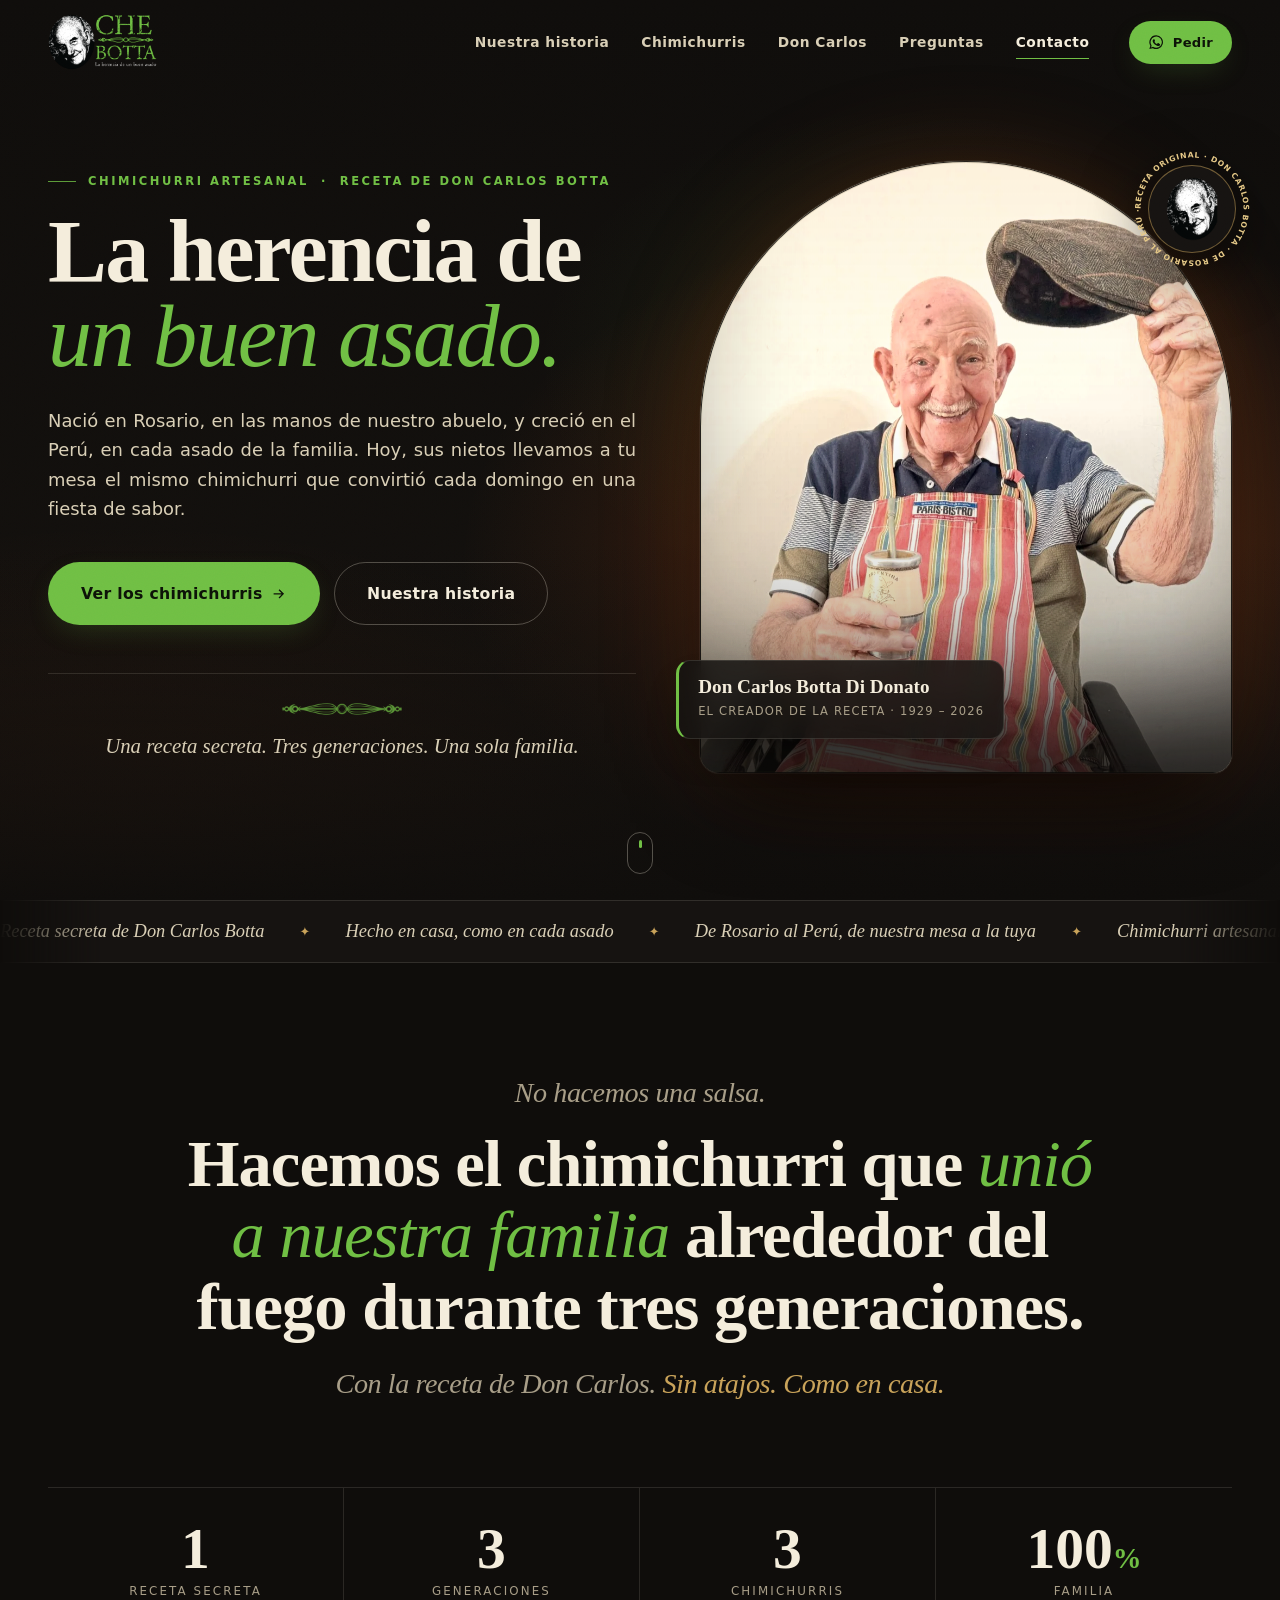
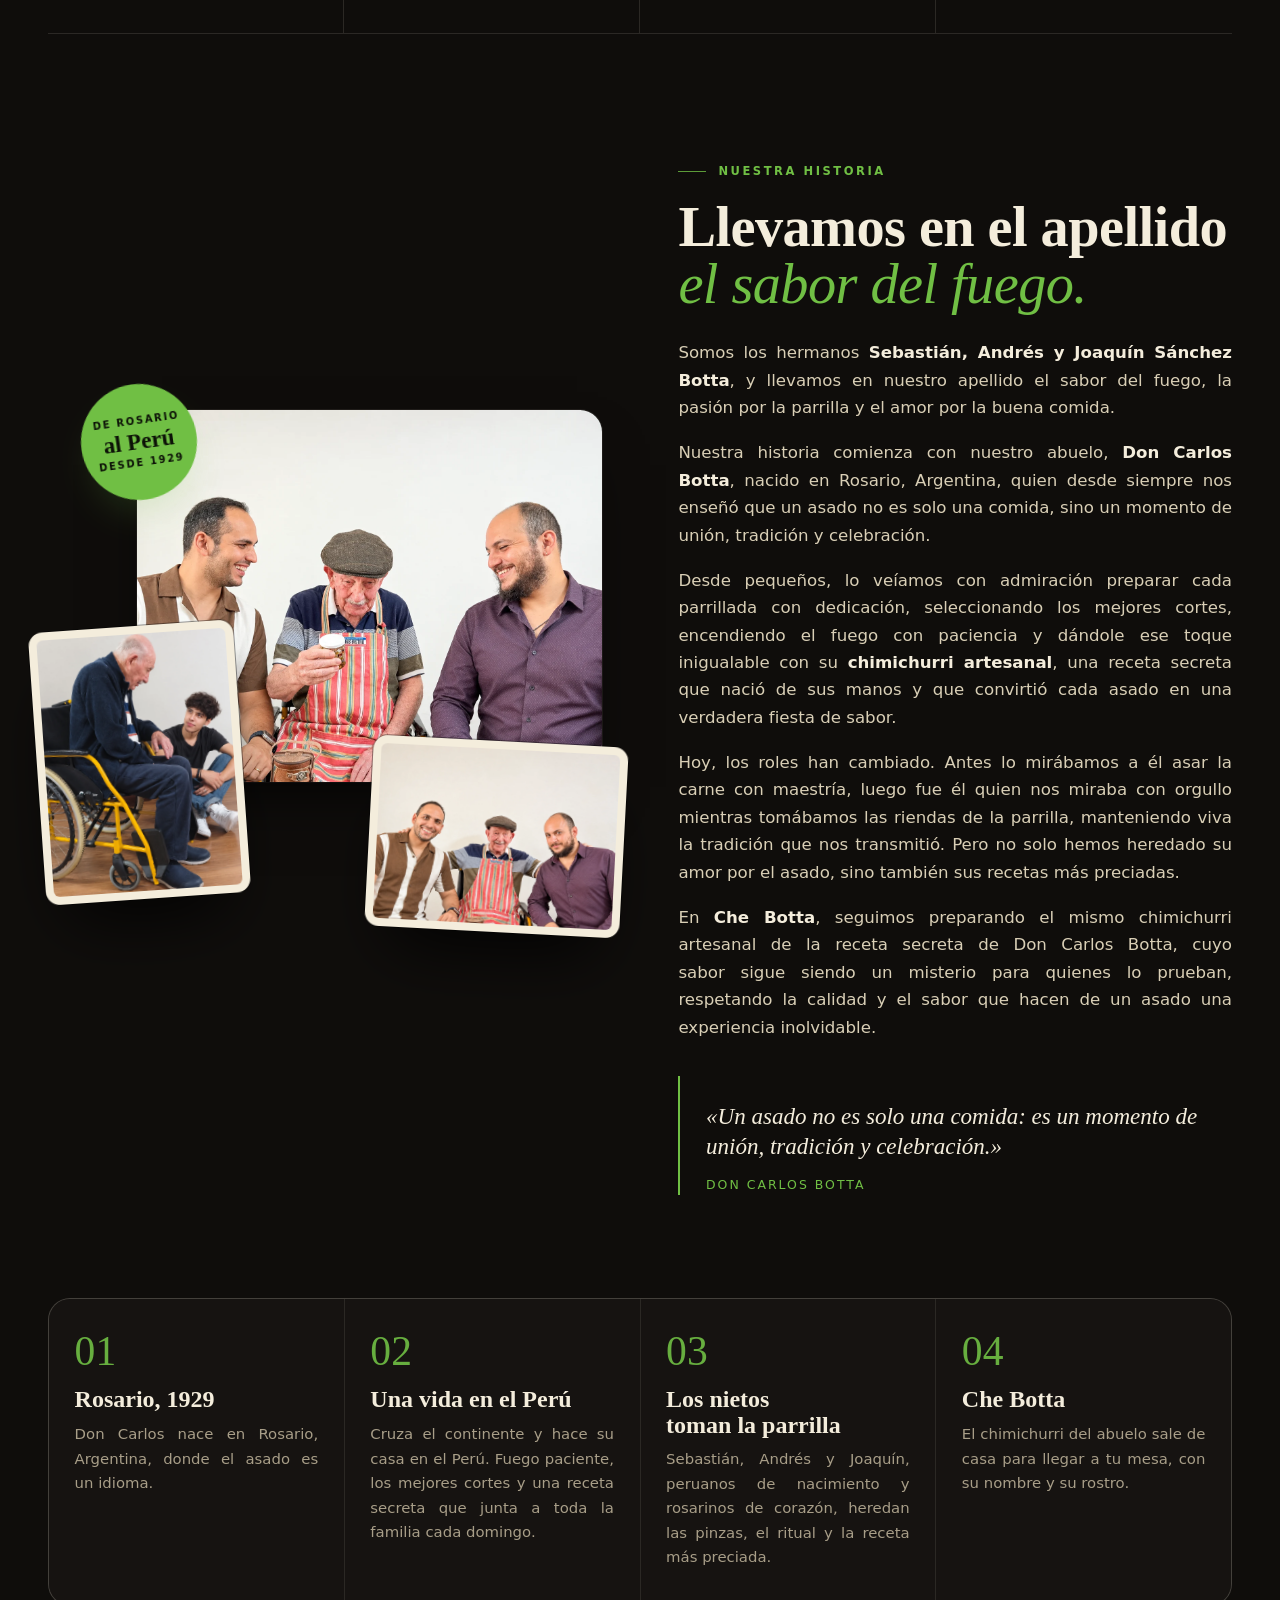
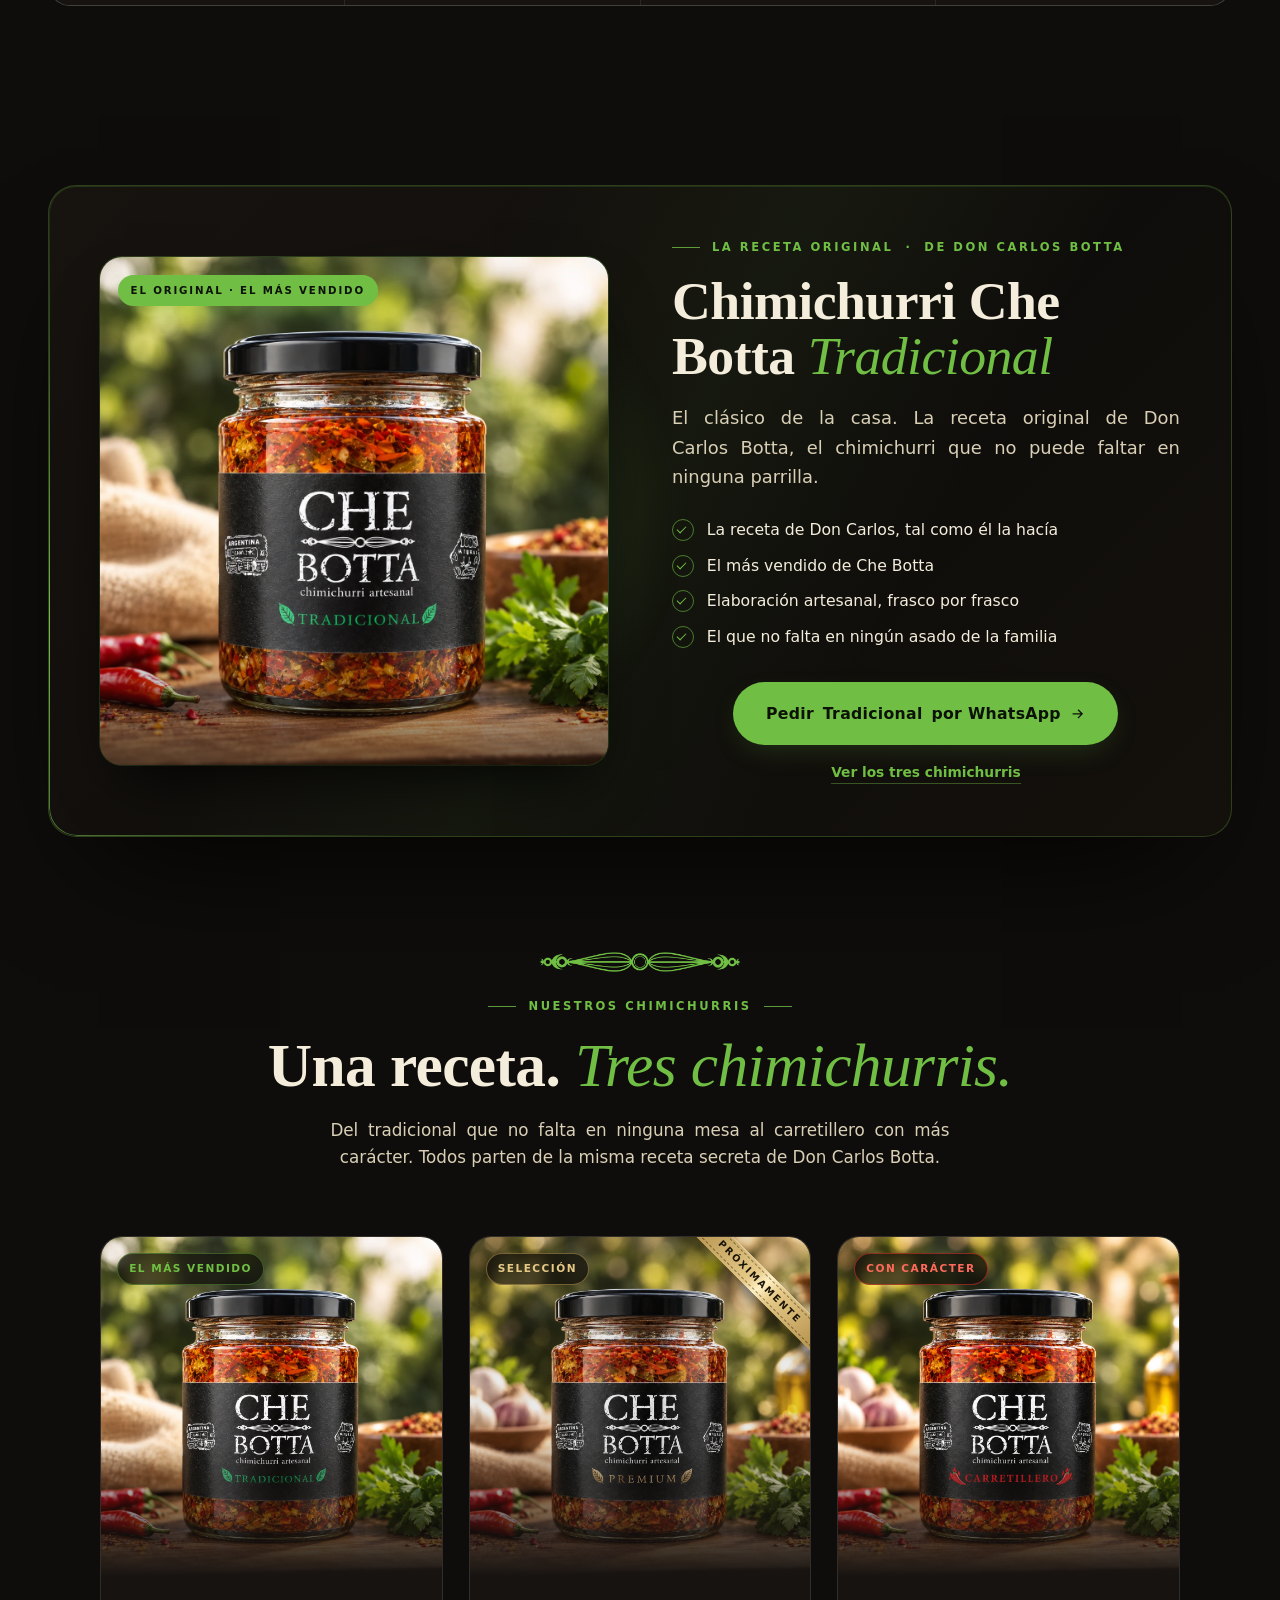
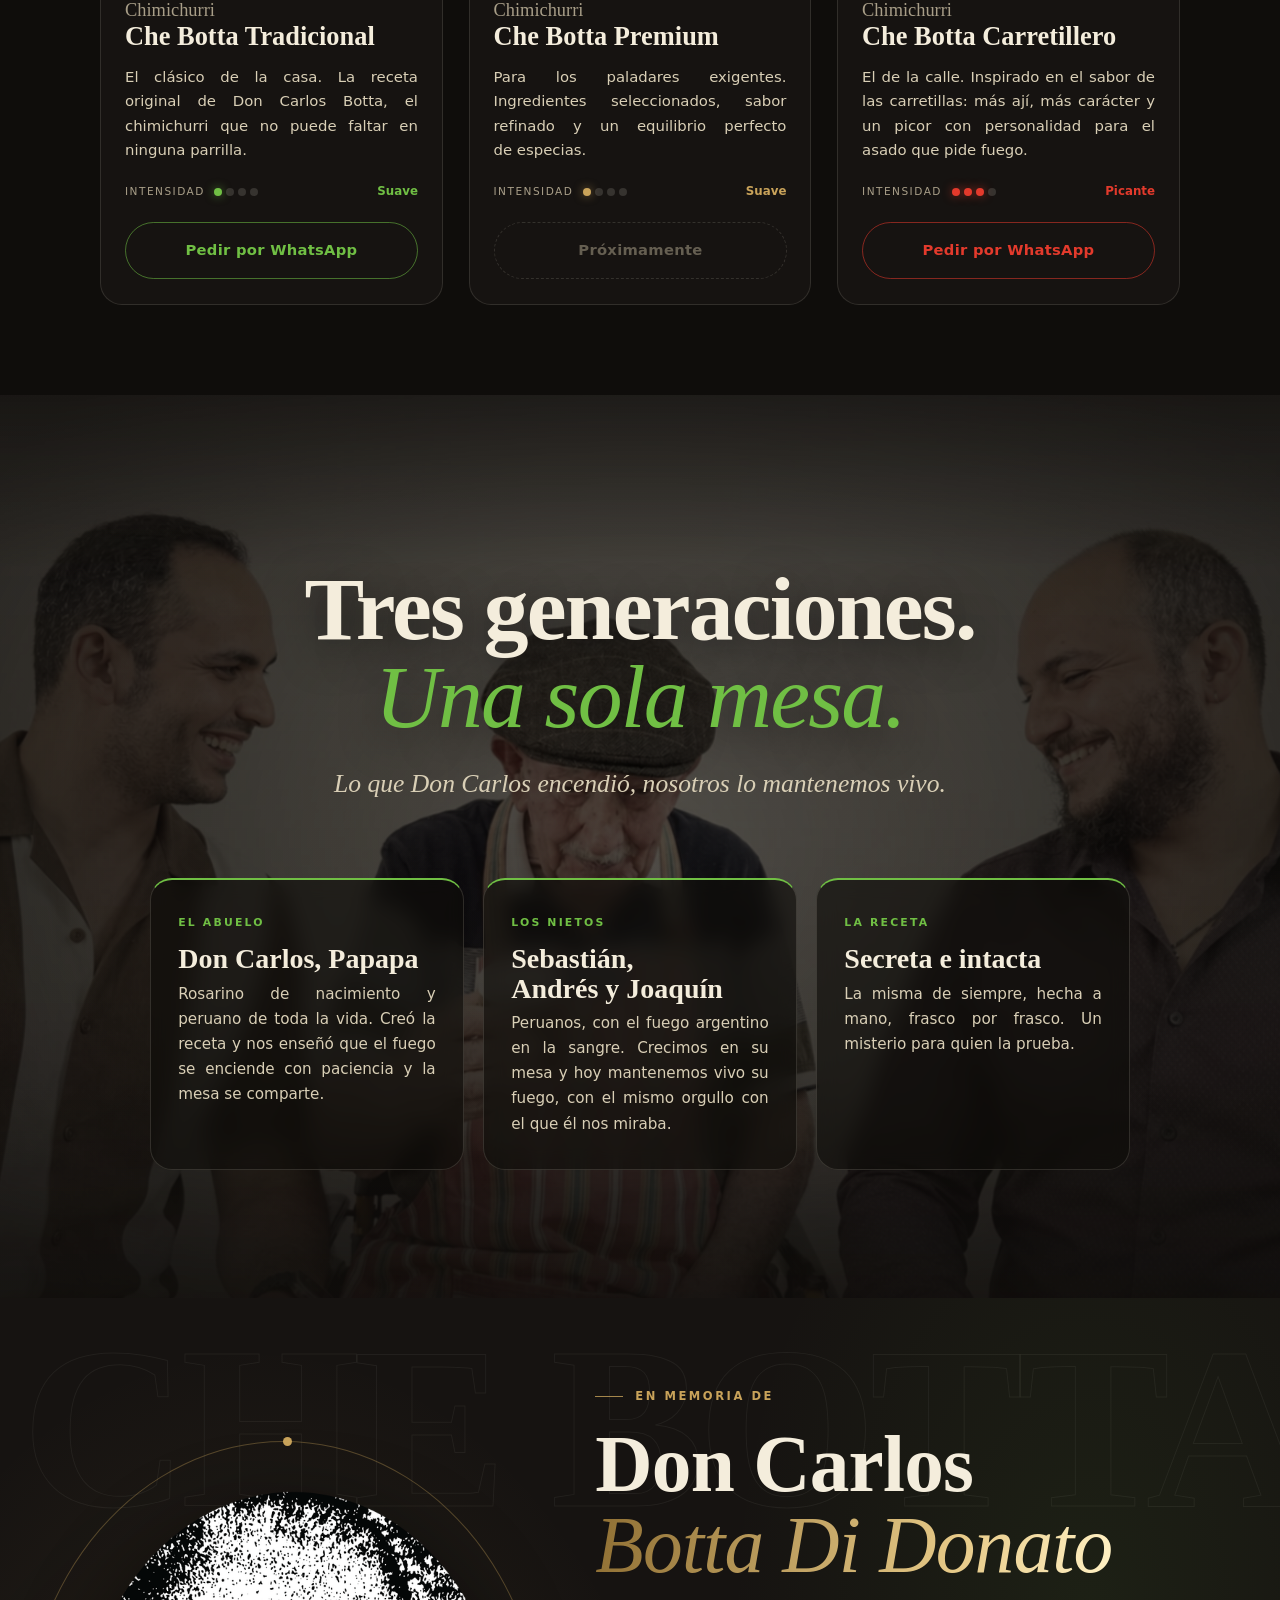
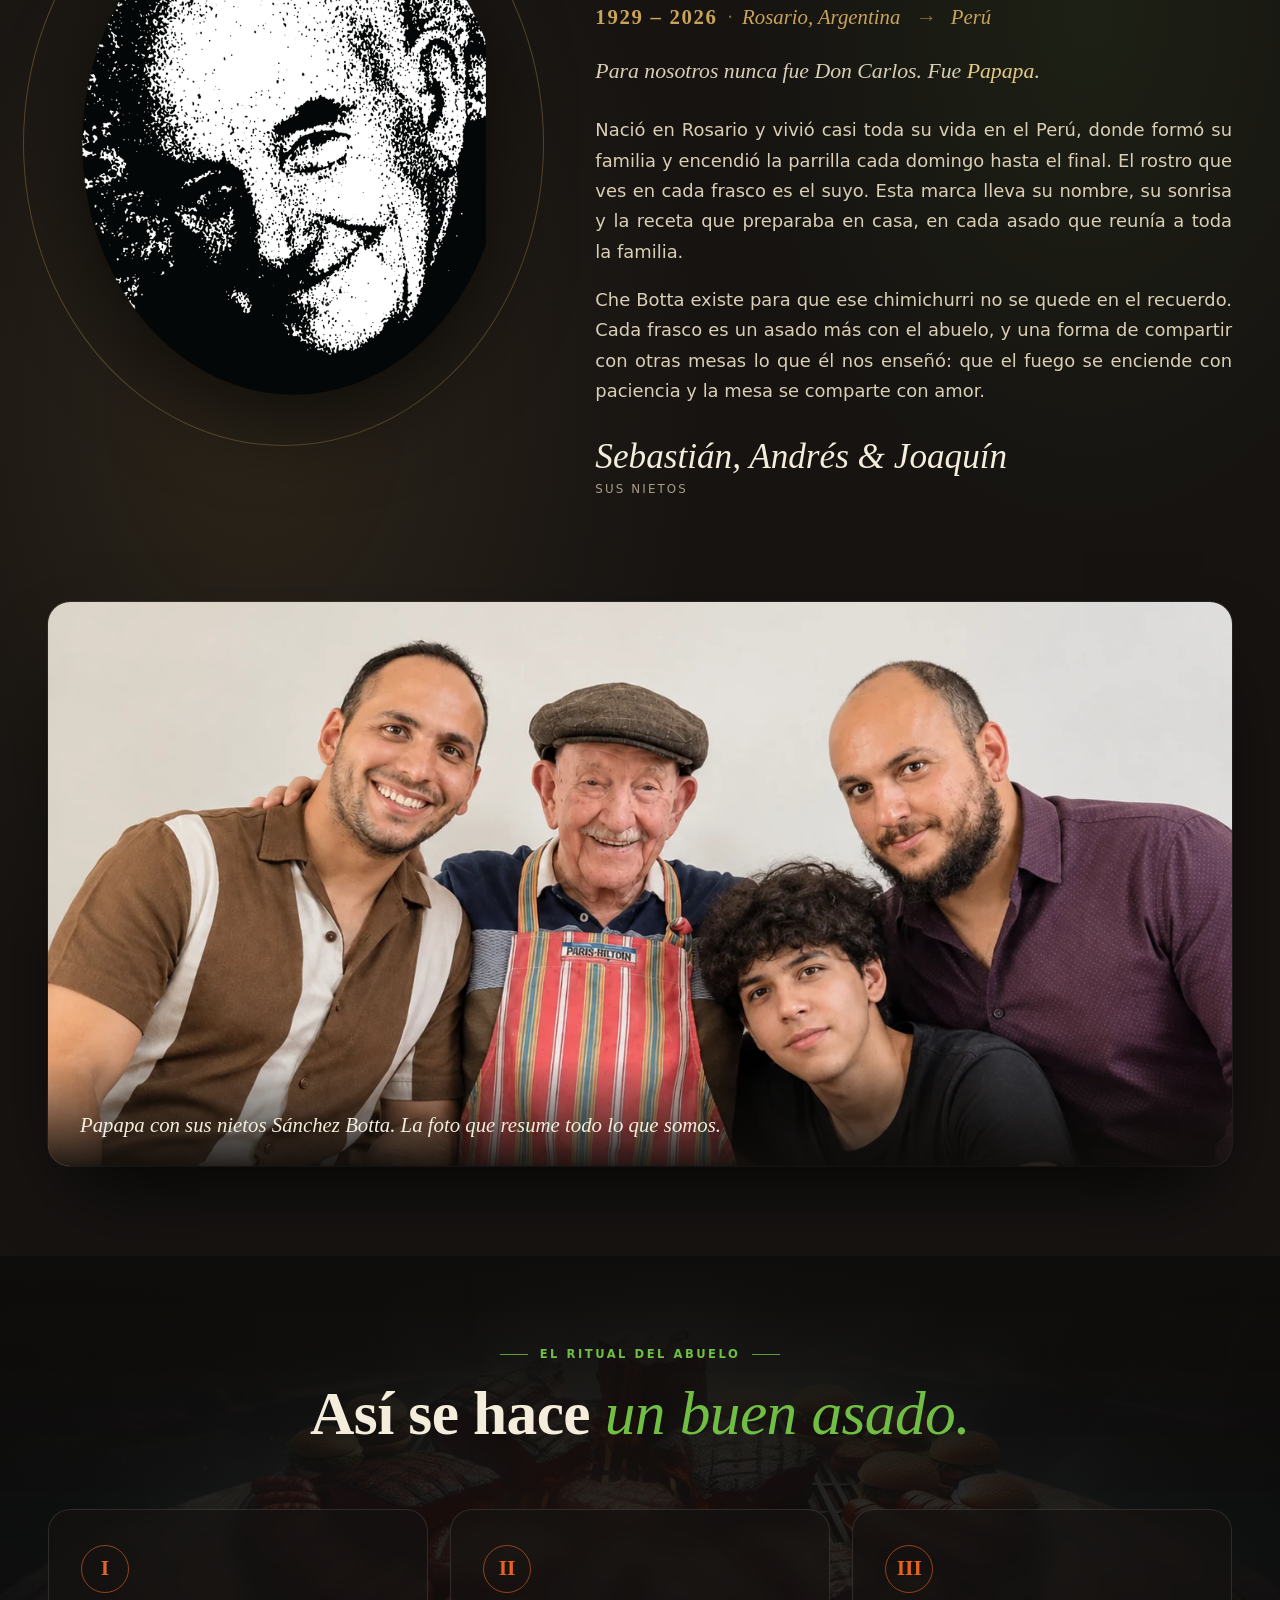
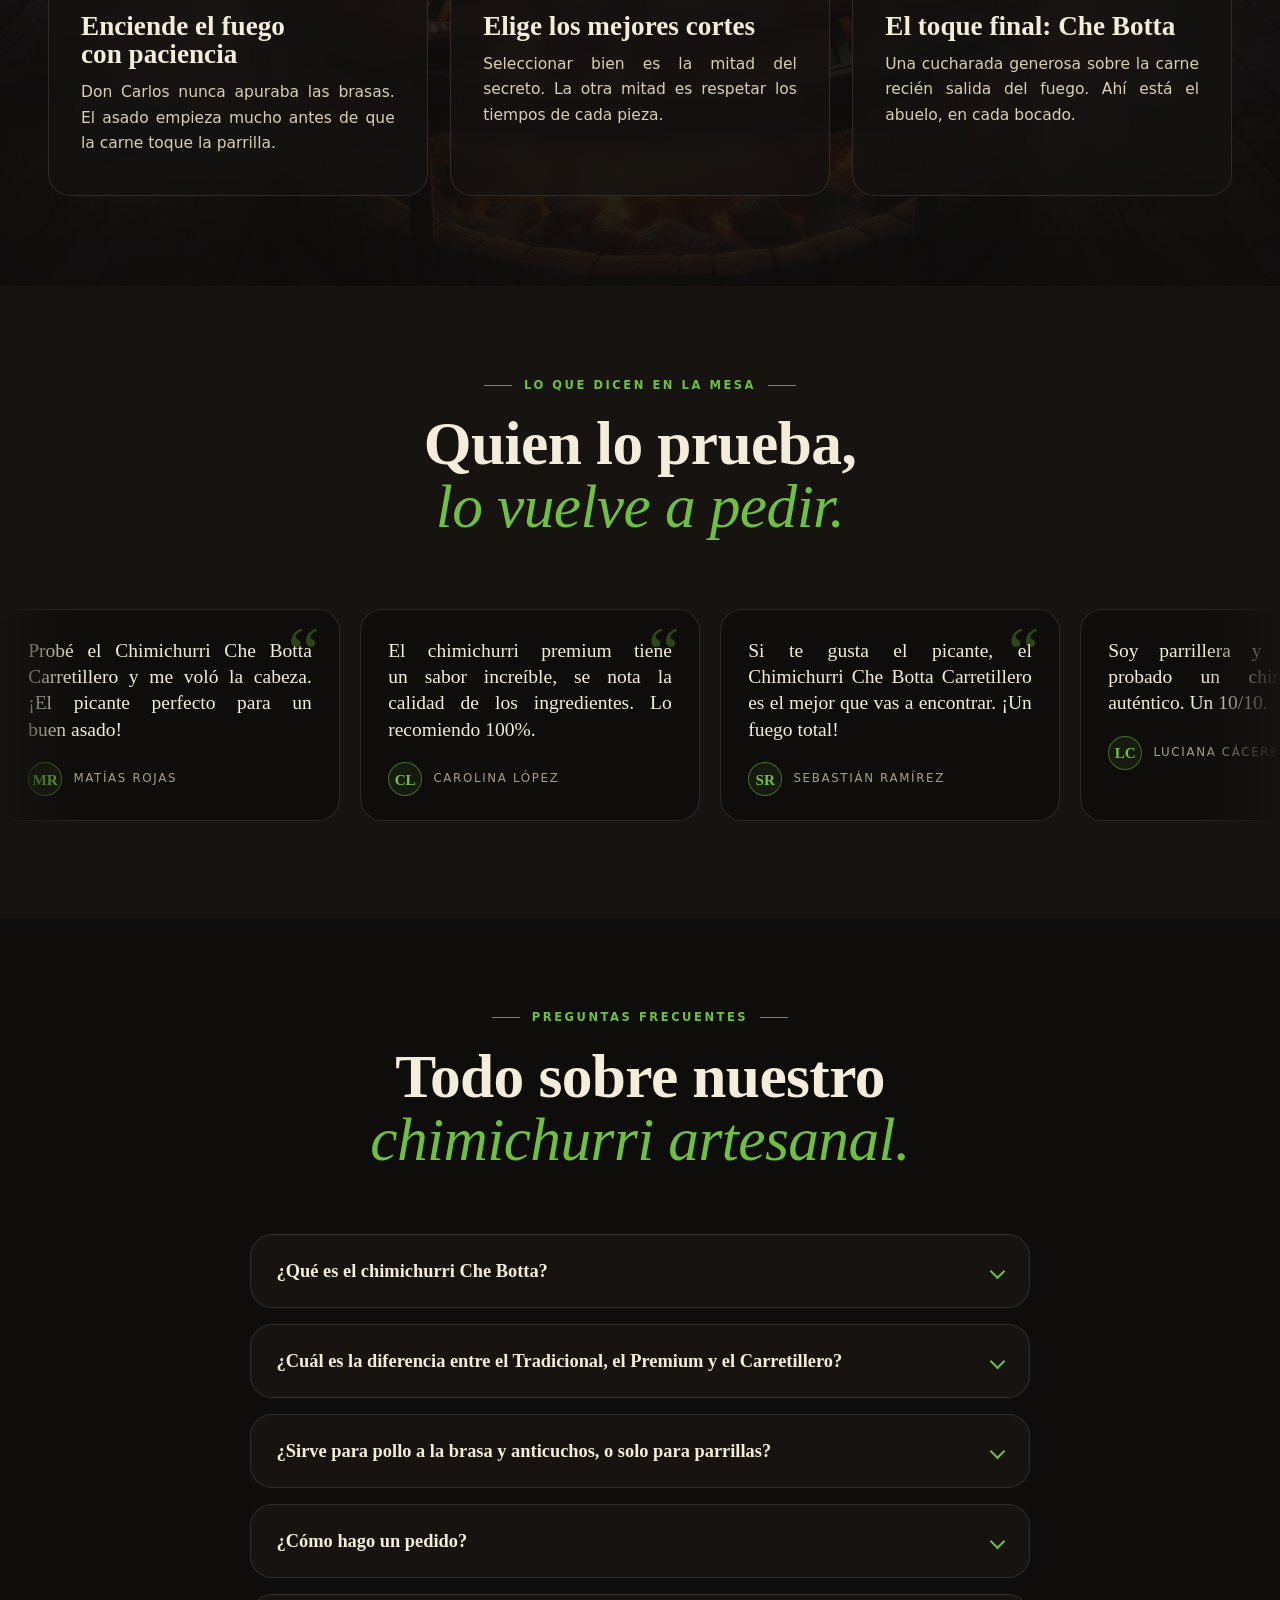
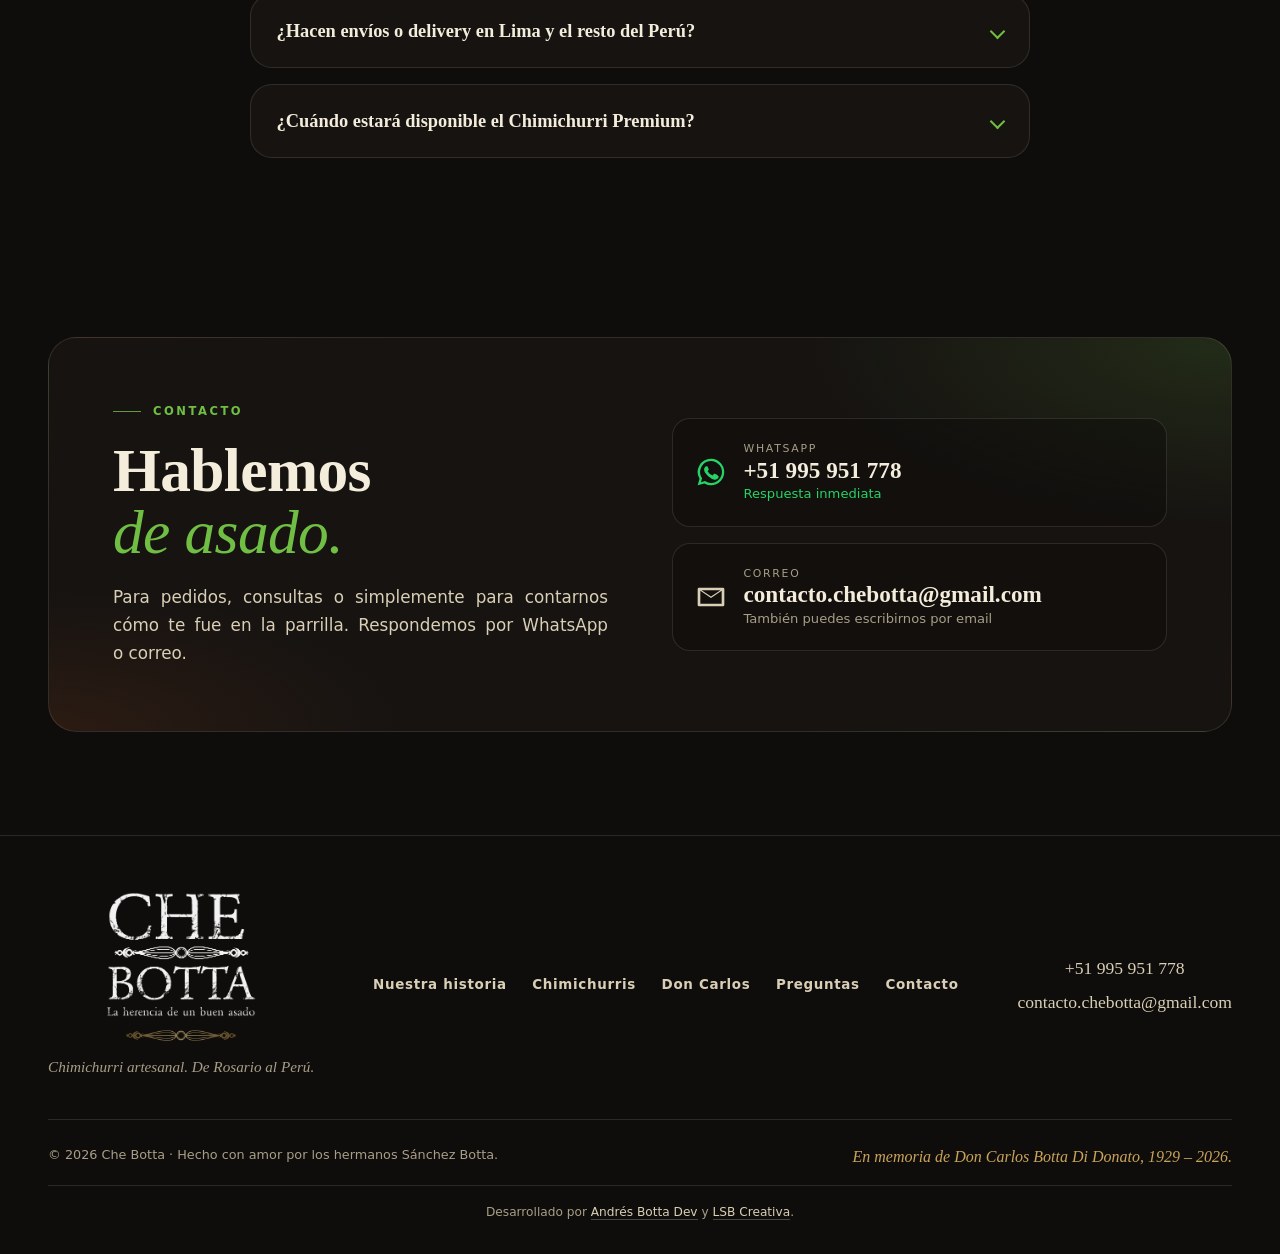
==== commit 82261fa1: "Seguridad: CSP, cabeceras HTTP, enlaces externos y aviso sobre .git - Content-Security-Policy via me" ====
--- a/index.html
+++ b/index.html
@@ -3,6 +3,14 @@
 <head>
   <meta charset="UTF-8">
   <meta name="viewport" content="width=device-width, initial-scale=1.0, viewport-fit=cover">
+
+  <!-- Seguridad: funciona en cualquier hosting, incluido GitHub Pages. -->
+  <!-- El bloqueo de "clickjacking" (frame-ancestors / X-Frame-Options) solo -->
+  <!-- lo aplican los navegadores desde una cabecera HTTP, no desde <meta>: -->
+  <!-- queda resuelto en .htaccess una vez migrado a Hostinger (ver SECURITY.md). -->
+  <meta http-equiv="Content-Security-Policy" content="default-src 'self'; script-src 'self'; style-src 'self' 'unsafe-inline' https://fonts.googleapis.com; font-src 'self' https://fonts.gstatic.com; img-src 'self' data:; connect-src 'self'; object-src 'none'; base-uri 'self'; form-action 'none'; upgrade-insecure-requests">
+  <meta name="referrer" content="strict-origin-when-cross-origin">
+
   <title>Chimichurri Artesanal Perú | Che Botta · Receta Original Argentina</title>
   <meta name="description" content="Chimichurri artesanal hecho a mano en Perú con la receta secreta de un abuelo argentino. Tradicional, Premium y Carretillero. Ideal para parrilla, pollo a la brasa y anticuchos. Pide por WhatsApp.">
   <meta name="robots" content="index, follow, max-image-preview:large, max-snippet:-1, max-video-preview:-1">
@@ -154,7 +162,7 @@
         <a href="#don-carlos">Don Carlos</a>
         <a href="#preguntas">Preguntas</a>
         <a href="#contacto">Contacto</a>
-        <a class="btn btn--small btn--primary nav-cta" href="https://wa.me/51995951778?text=Hola%2C%20Che%20Botta%20%F0%9F%98%89%0ADeseo%20informaci%C3%B3n%20sobre%20sus%20chimichurris" target="_blank" rel="noopener">
+        <a class="btn btn--small btn--primary nav-cta" href="https://wa.me/51995951778?text=Hola%2C%20Che%20Botta%20%F0%9F%98%89%0ADeseo%20informaci%C3%B3n%20sobre%20sus%20chimichurris" target="_blank" rel="noopener noreferrer">
           <svg class="ico" viewBox="0 0 24 24" aria-hidden="true"><path d="M12 2a10 10 0 0 0-8.6 15.1L2 22l5-1.3A10 10 0 1 0 12 2Zm0 18.2a8.2 8.2 0 0 1-4.2-1.2l-.3-.2-3 .8.8-2.9-.2-.3A8.2 8.2 0 1 1 12 20.2Zm4.5-6.1c-.2-.1-1.5-.7-1.7-.8s-.4-.1-.6.1-.6.8-.8 1-.3.2-.5.1a6.7 6.7 0 0 1-3.3-2.9c-.3-.4.2-.4.7-1.3a.5.5 0 0 0 0-.4l-.8-1.8c-.2-.5-.4-.4-.6-.4h-.5a1 1 0 0 0-.7.3 3 3 0 0 0-.9 2.2 5.2 5.2 0 0 0 1.1 2.8 12 12 0 0 0 4.6 4c1.7.7 2.4.8 3.2.7a2.8 2.8 0 0 0 1.8-1.3 2.2 2.2 0 0 0 .2-1.3c-.1-.1-.3-.2-.5-.3Z"/></svg>
           Pedir
         </a>
@@ -345,7 +353,7 @@
               <li><i></i>El que no falta en ningún asado de la familia</li>
             </ul>
             <div class="premium__actions">
-              <a class="btn btn--primary btn--lg" href="#" data-wa target="_blank" rel="noopener">Pedir <span class="btn__opt">Tradicional </span>por WhatsApp <svg class="arrow" viewBox="0 0 24 24" aria-hidden="true"><path fill="currentColor" d="M13 5l7 7-7 7-1.4-1.4 4.6-4.6H4v-2h12.2l-4.6-4.6L13 5z"/></svg></a>
+              <a class="btn btn--primary btn--lg" href="#" data-wa target="_blank" rel="noopener noreferrer">Pedir <span class="btn__opt">Tradicional </span>por WhatsApp <svg class="arrow" viewBox="0 0 24 24" aria-hidden="true"><path fill="currentColor" d="M13 5l7 7-7 7-1.4-1.4 4.6-4.6H4v-2h12.2l-4.6-4.6L13 5z"/></svg></a>
               <a class="premium__more" href="#todos">Ver los tres chimichurris</a>
             </div>
           </div>
@@ -380,7 +388,7 @@
                 <span class="heat__dots"><i class="on"></i><i></i><i></i><i></i></span>
                 <span class="heat__name">Suave</span>
               </div>
-              <a class="btn btn--outline product__cta" href="#" data-wa target="_blank" rel="noopener">Pedir por WhatsApp</a>
+              <a class="btn btn--outline product__cta" href="#" data-wa target="_blank" rel="noopener noreferrer">Pedir por WhatsApp</a>
             </div>
           </article>
 
@@ -417,7 +425,7 @@
                 <span class="heat__dots"><i class="on"></i><i class="on"></i><i class="on"></i><i></i></span>
                 <span class="heat__name">Picante</span>
               </div>
-              <a class="btn btn--outline product__cta" href="#" data-wa target="_blank" rel="noopener">Pedir por WhatsApp</a>
+              <a class="btn btn--outline product__cta" href="#" data-wa target="_blank" rel="noopener noreferrer">Pedir por WhatsApp</a>
             </div>
           </article>
         </div>
@@ -577,7 +585,7 @@
           </details>
           <details class="faq__item" name="faq">
             <summary class="faq__q">¿Cómo hago un pedido?</summary>
-            <div class="faq__a"><p>Escribiéndonos por <a href="https://wa.me/51995951778?text=Hola%2C%20Che%20Botta%20%F0%9F%98%89%0AQuiero%20hacer%20un%20pedido" target="_blank" rel="noopener">WhatsApp al +51 995 951 778</a>. Ahí te contamos disponibilidad, precio y coordinamos la entrega.</p></div>
+            <div class="faq__a"><p>Escribiéndonos por <a href="https://wa.me/51995951778?text=Hola%2C%20Che%20Botta%20%F0%9F%98%89%0AQuiero%20hacer%20un%20pedido" target="_blank" rel="noopener noreferrer">WhatsApp al +51 995 951 778</a>. Ahí te contamos disponibilidad, precio y coordinamos la entrega.</p></div>
           </details>
           <details class="faq__item" name="faq">
             <summary class="faq__q">¿Hacen envíos o delivery en Lima y el resto del Perú?</summary>
@@ -605,7 +613,7 @@
         </div>
 
         <div class="contacto__actions">
-          <a class="contact-tile contact-tile--wa" href="https://wa.me/51995951778?text=Hola%2C%20Che%20Botta%20%F0%9F%98%89%0ADeseo%20informaci%C3%B3n%20sobre%20sus%20chimichurris" target="_blank" rel="noopener">
+          <a class="contact-tile contact-tile--wa" href="https://wa.me/51995951778?text=Hola%2C%20Che%20Botta%20%F0%9F%98%89%0ADeseo%20informaci%C3%B3n%20sobre%20sus%20chimichurris" target="_blank" rel="noopener noreferrer">
             <svg class="ico" viewBox="0 0 24 24" aria-hidden="true"><path d="M12 2a10 10 0 0 0-8.6 15.1L2 22l5-1.3A10 10 0 1 0 12 2Zm0 18.2a8.2 8.2 0 0 1-4.2-1.2l-.3-.2-3 .8.8-2.9-.2-.3A8.2 8.2 0 1 1 12 20.2Zm4.5-6.1c-.2-.1-1.5-.7-1.7-.8s-.4-.1-.6.1-.6.8-.8 1-.3.2-.5.1a6.7 6.7 0 0 1-3.3-2.9c-.3-.4.2-.4.7-1.3a.5.5 0 0 0 0-.4l-.8-1.8c-.2-.5-.4-.4-.6-.4h-.5a1 1 0 0 0-.7.3 3 3 0 0 0-.9 2.2 5.2 5.2 0 0 0 1.1 2.8 12 12 0 0 0 4.6 4c1.7.7 2.4.8 3.2.7a2.8 2.8 0 0 0 1.8-1.3 2.2 2.2 0 0 0 .2-1.3c-.1-.1-.3-.2-.5-.3Z"/></svg>
             <span class="contact-tile__label">WhatsApp</span>
             <span class="contact-tile__value">+51 995 951 778</span>
@@ -639,14 +647,14 @@
         <a href="#contacto">Contacto</a>
       </nav>
       <div class="footer__contact">
-        <a href="https://wa.me/51995951778" target="_blank" rel="noopener">+51 995 951 778</a>
+        <a href="https://wa.me/51995951778" target="_blank" rel="noopener noreferrer">+51 995 951 778</a>
         <a href="mailto:contacto.chebotta@gmail.com">contacto.chebotta@gmail.com</a>
       </div>
     </div>
     <div class="container footer__bottom">
       <p>© <span data-year>2026</span> Che Botta · Hecho con amor por los hermanos Sánchez Botta.</p>
       <p class="footer__memoria">En memoria de Don Carlos Botta Di Donato, 1929 – 2026.</p>
-      <p class="footer__dev">Desarrollado por <a href="https://andresbotta.dev" target="_blank" rel="noopener">Andrés Botta Dev</a> y <a href="https://lsbcreativa.com" target="_blank" rel="noopener">LSB Creativa</a>.</p>
+      <p class="footer__dev">Desarrollado por <a href="https://andresbotta.dev" target="_blank" rel="noopener noreferrer">Andrés Botta Dev</a> y <a href="https://lsbcreativa.com" target="_blank" rel="noopener noreferrer">LSB Creativa</a>.</p>
     </div>
   </footer>
 
@@ -659,7 +667,7 @@
     <span class="to-top__label">Subir</span>
   </button>
 
-  <a class="wa-float" href="https://wa.me/51995951778?text=Hola%2C%20Che%20Botta%20%F0%9F%98%89%0ADeseo%20informaci%C3%B3n%20sobre%20sus%20chimichurris" target="_blank" rel="noopener" aria-label="Escribir por WhatsApp">
+  <a class="wa-float" href="https://wa.me/51995951778?text=Hola%2C%20Che%20Botta%20%F0%9F%98%89%0ADeseo%20informaci%C3%B3n%20sobre%20sus%20chimichurris" target="_blank" rel="noopener noreferrer" aria-label="Escribir por WhatsApp">
     <svg class="ico" viewBox="0 0 24 24" aria-hidden="true"><path d="M12 2a10 10 0 0 0-8.6 15.1L2 22l5-1.3A10 10 0 1 0 12 2Zm0 18.2a8.2 8.2 0 0 1-4.2-1.2l-.3-.2-3 .8.8-2.9-.2-.3A8.2 8.2 0 1 1 12 20.2Zm4.5-6.1c-.2-.1-1.5-.7-1.7-.8s-.4-.1-.6.1-.6.8-.8 1-.3.2-.5.1a6.7 6.7 0 0 1-3.3-2.9c-.3-.4.2-.4.7-1.3a.5.5 0 0 0 0-.4l-.8-1.8c-.2-.5-.4-.4-.6-.4h-.5a1 1 0 0 0-.7.3 3 3 0 0 0-.9 2.2 5.2 5.2 0 0 0 1.1 2.8 12 12 0 0 0 4.6 4c1.7.7 2.4.8 3.2.7a2.8 2.8 0 0 0 1.8-1.3 2.2 2.2 0 0 0 .2-1.3c-.1-.1-.3-.2-.5-.3Z"/></svg>
   </a>
 
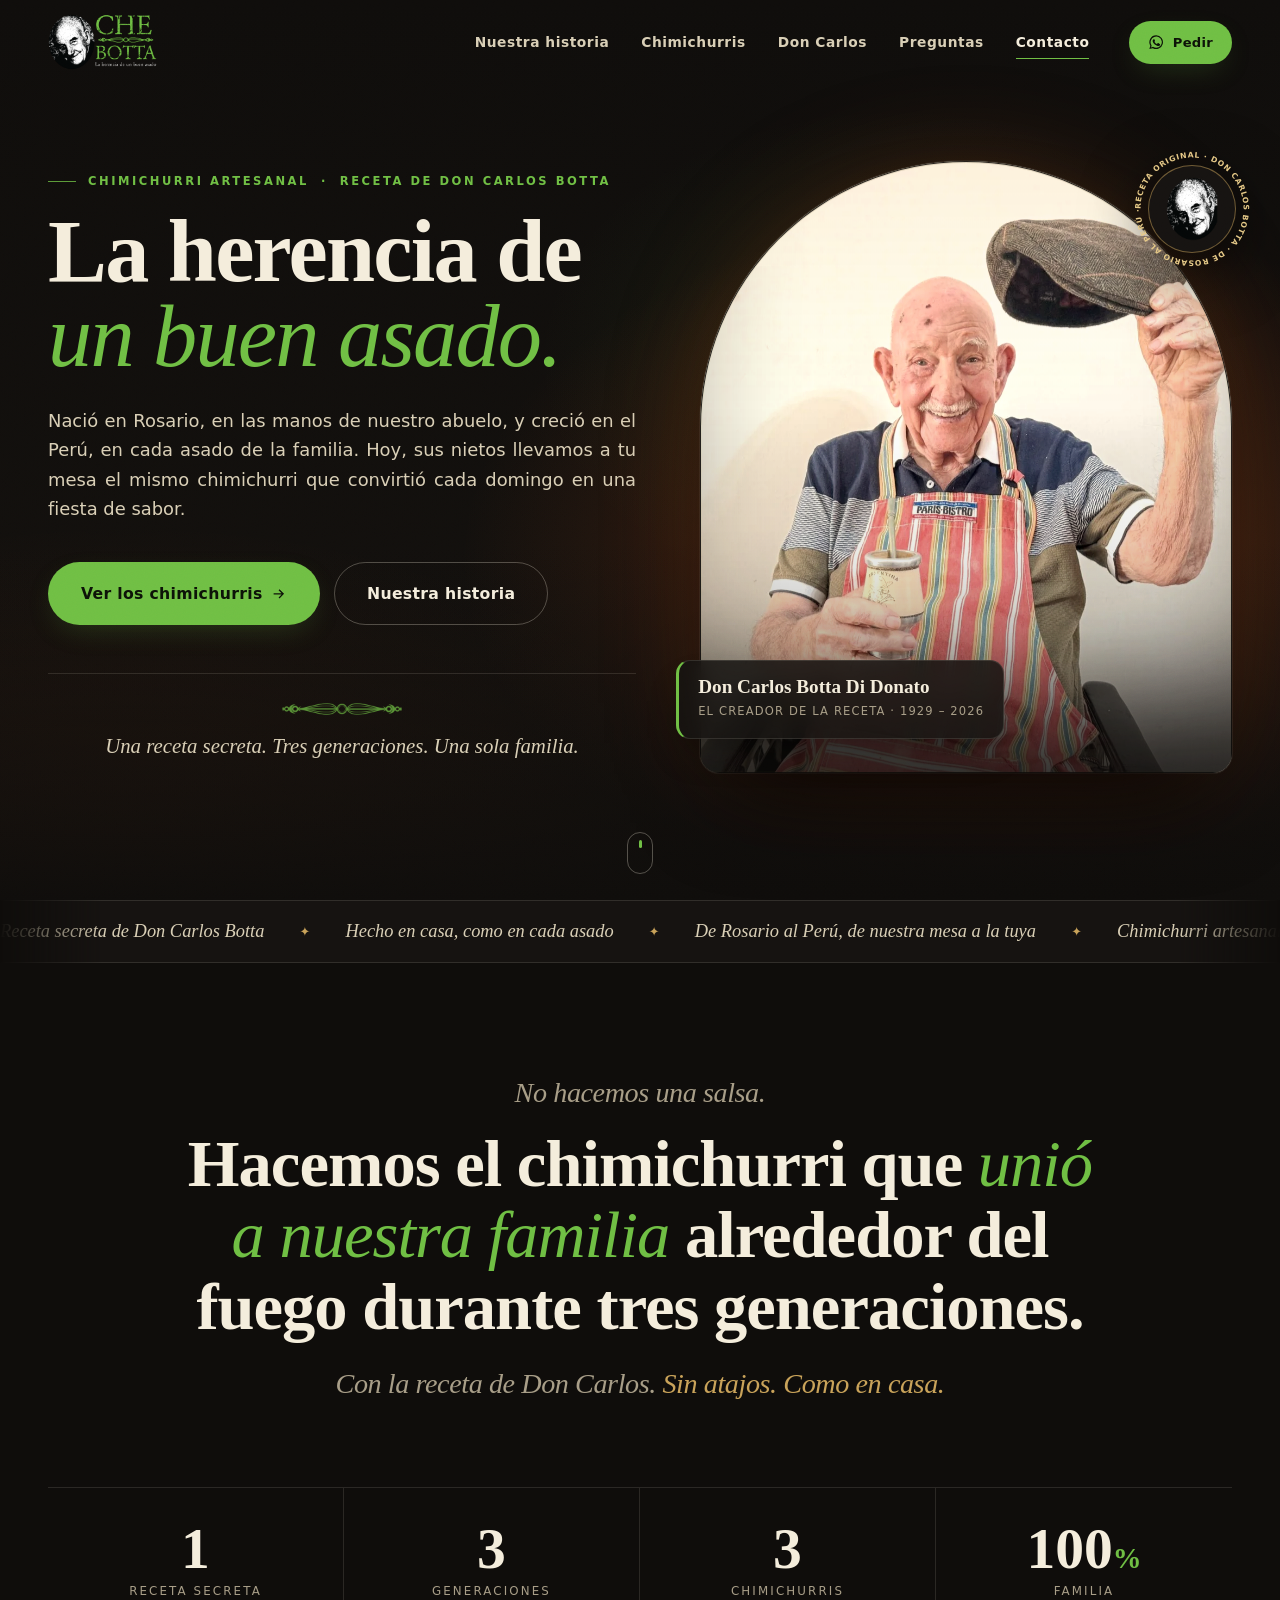
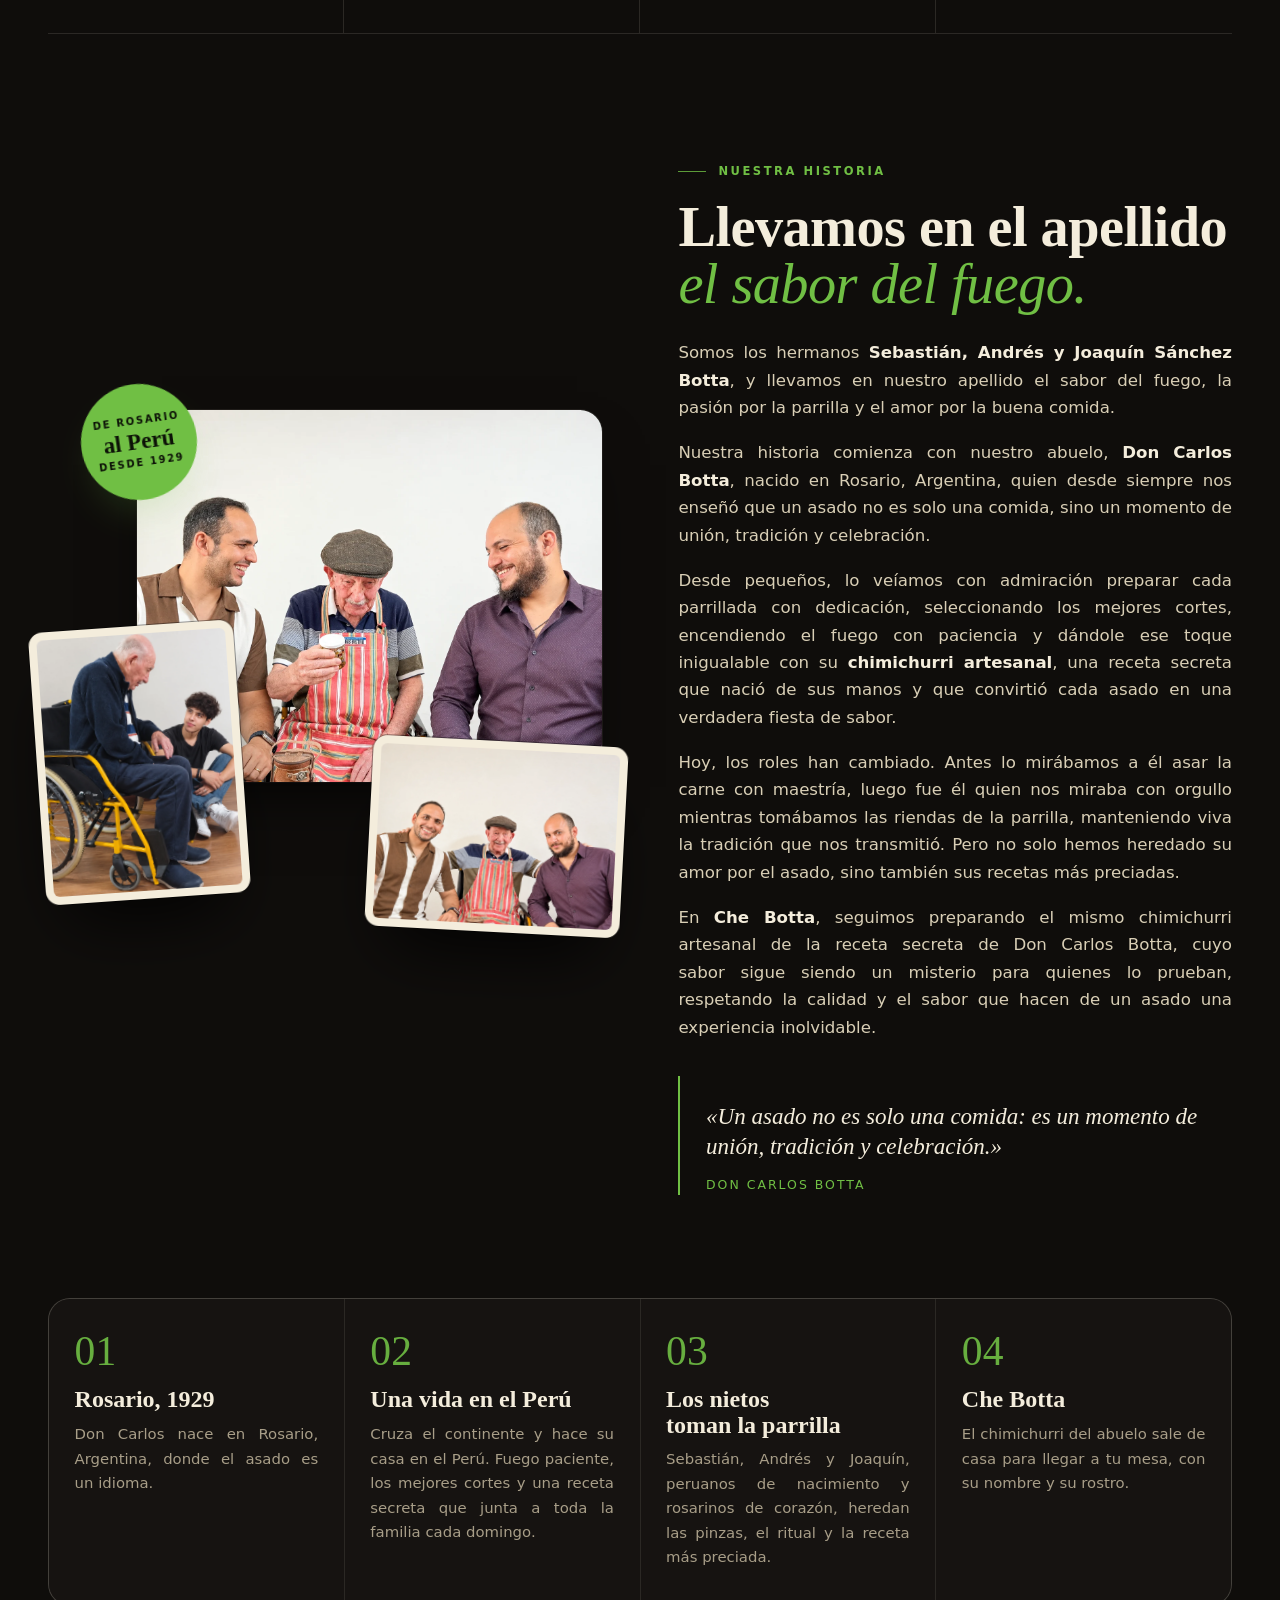
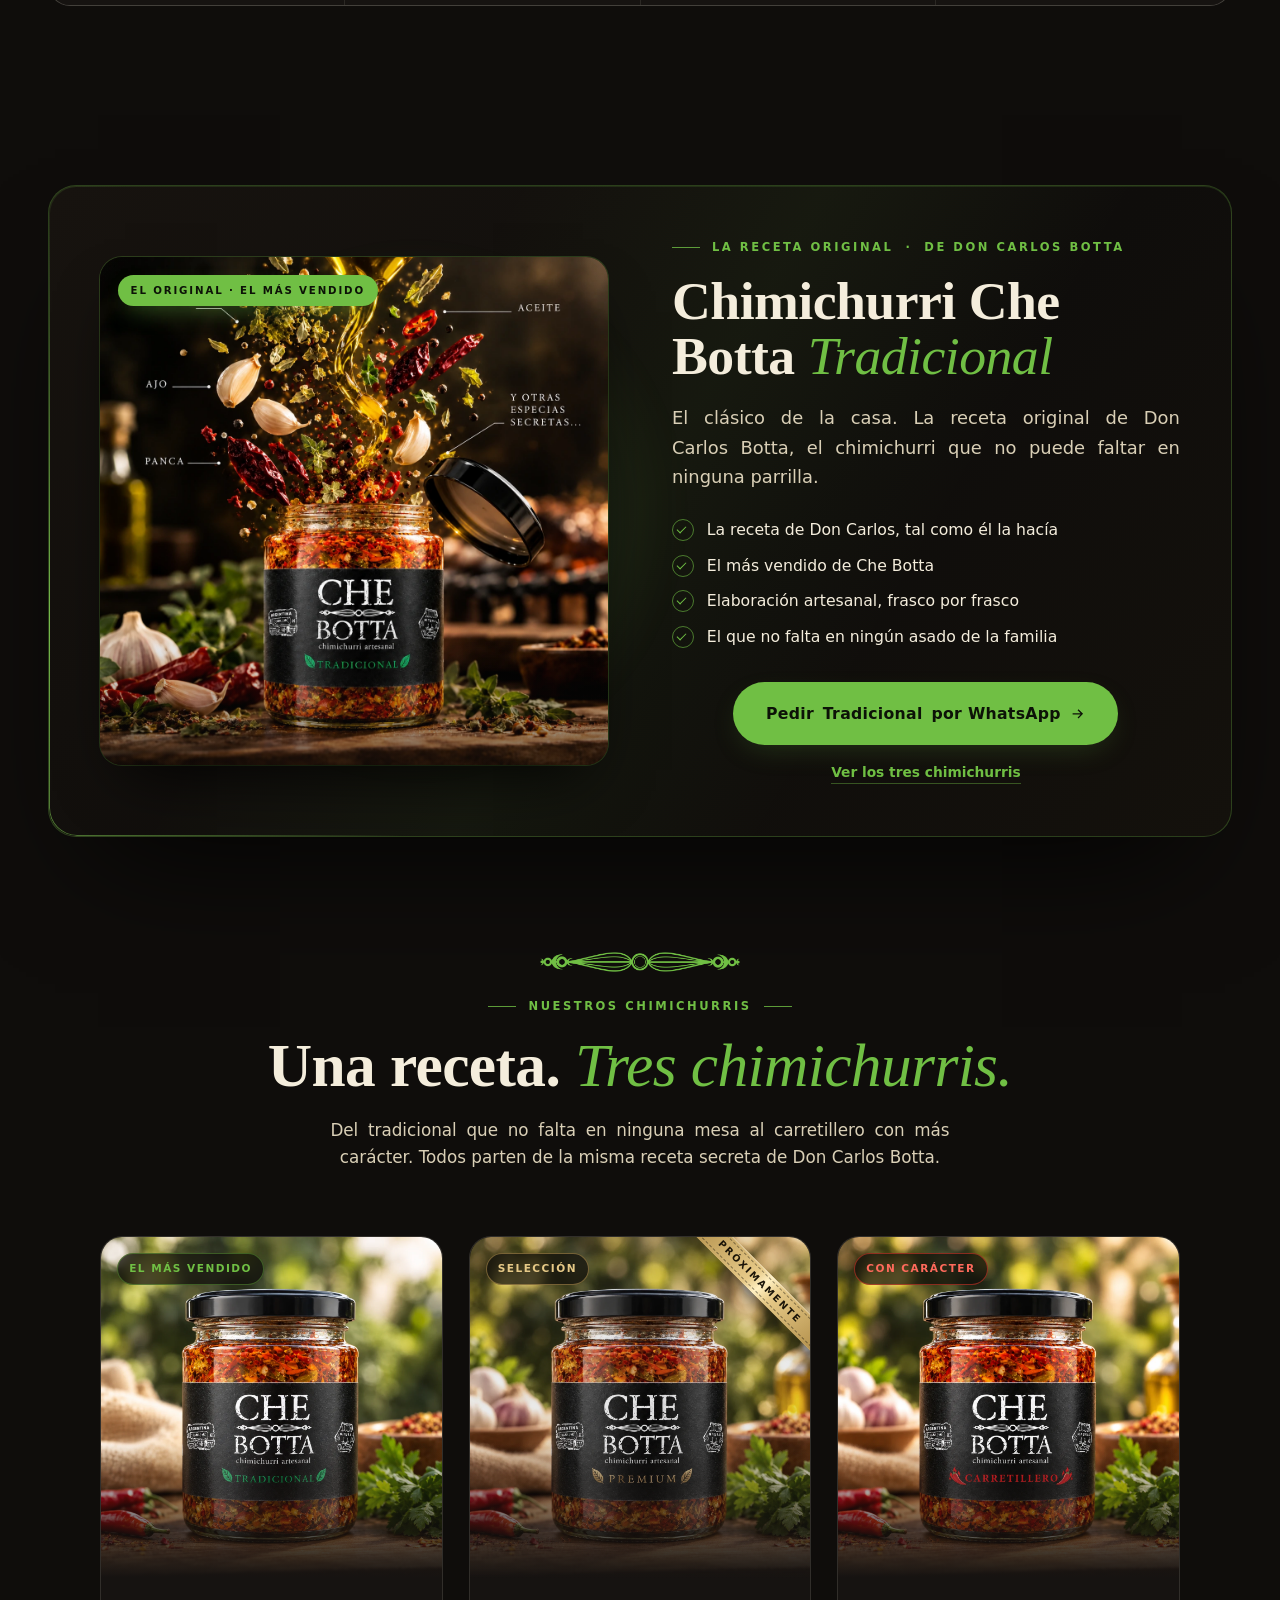
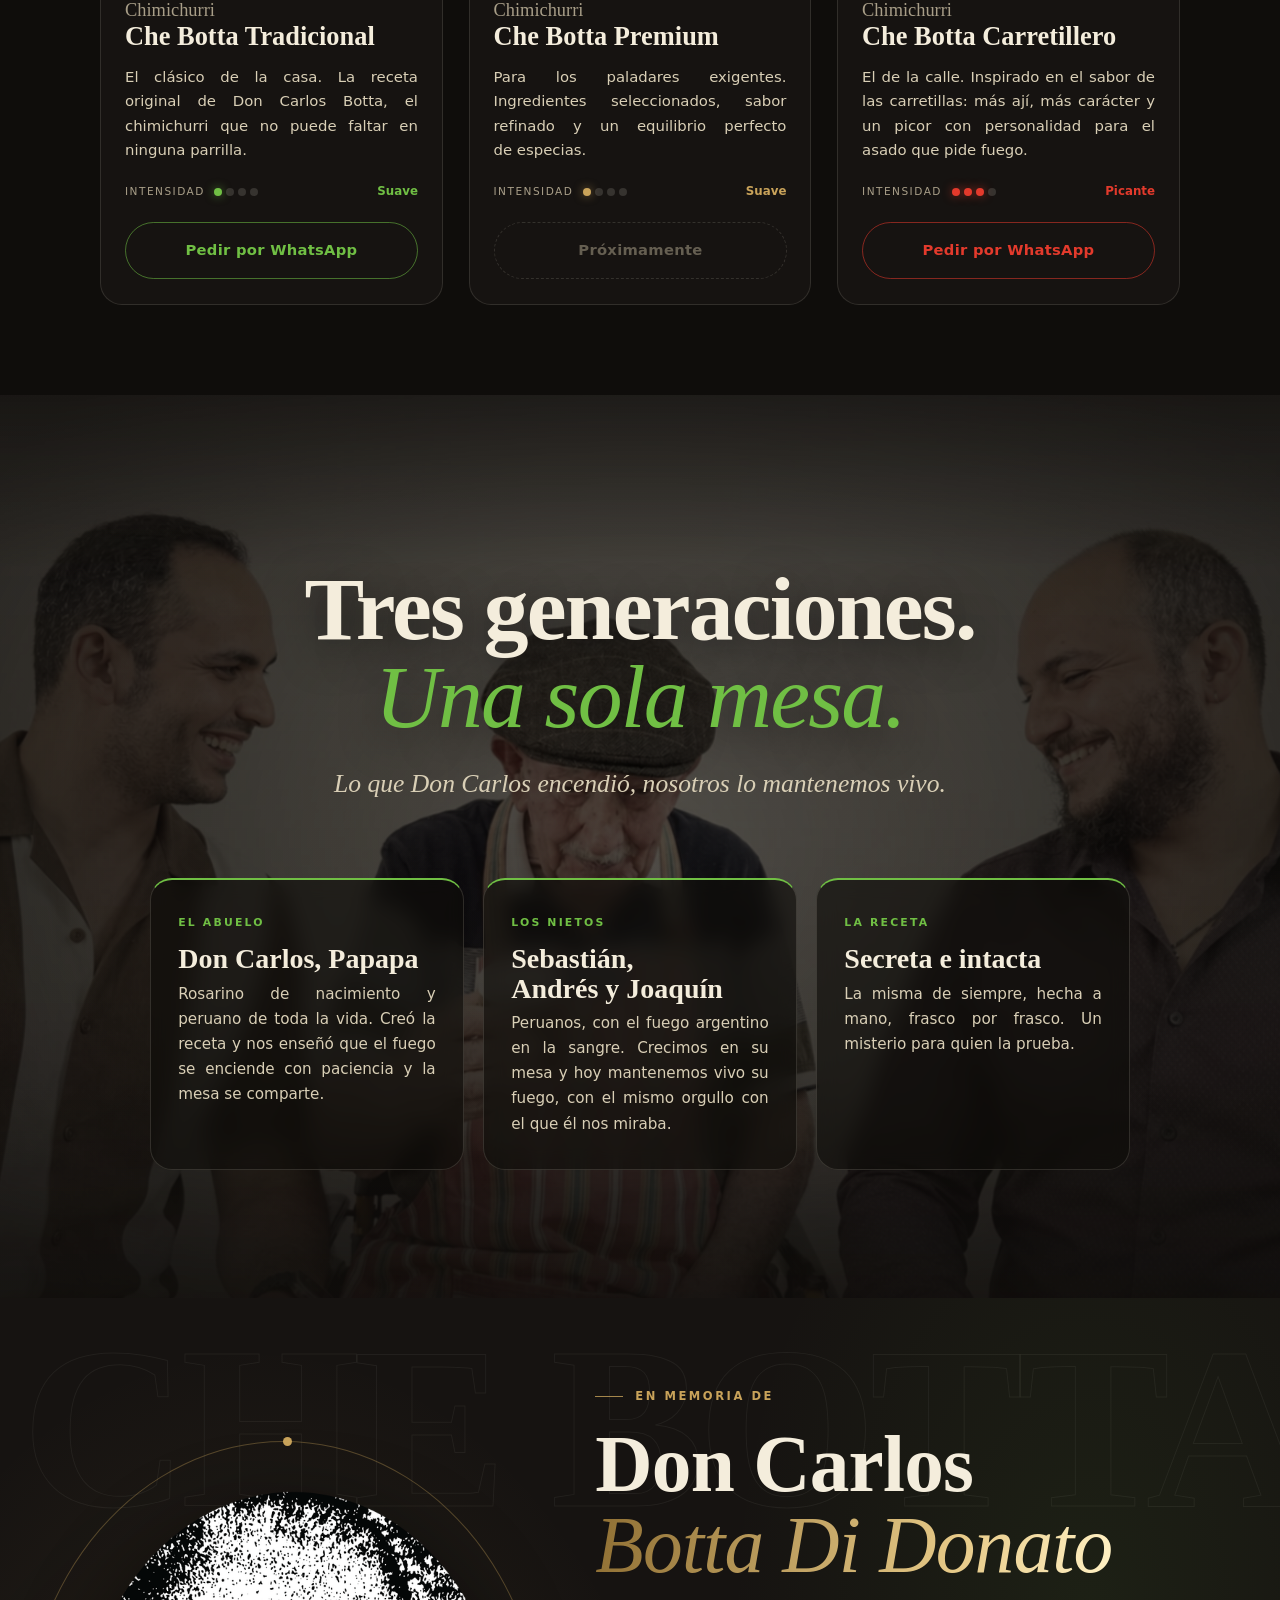
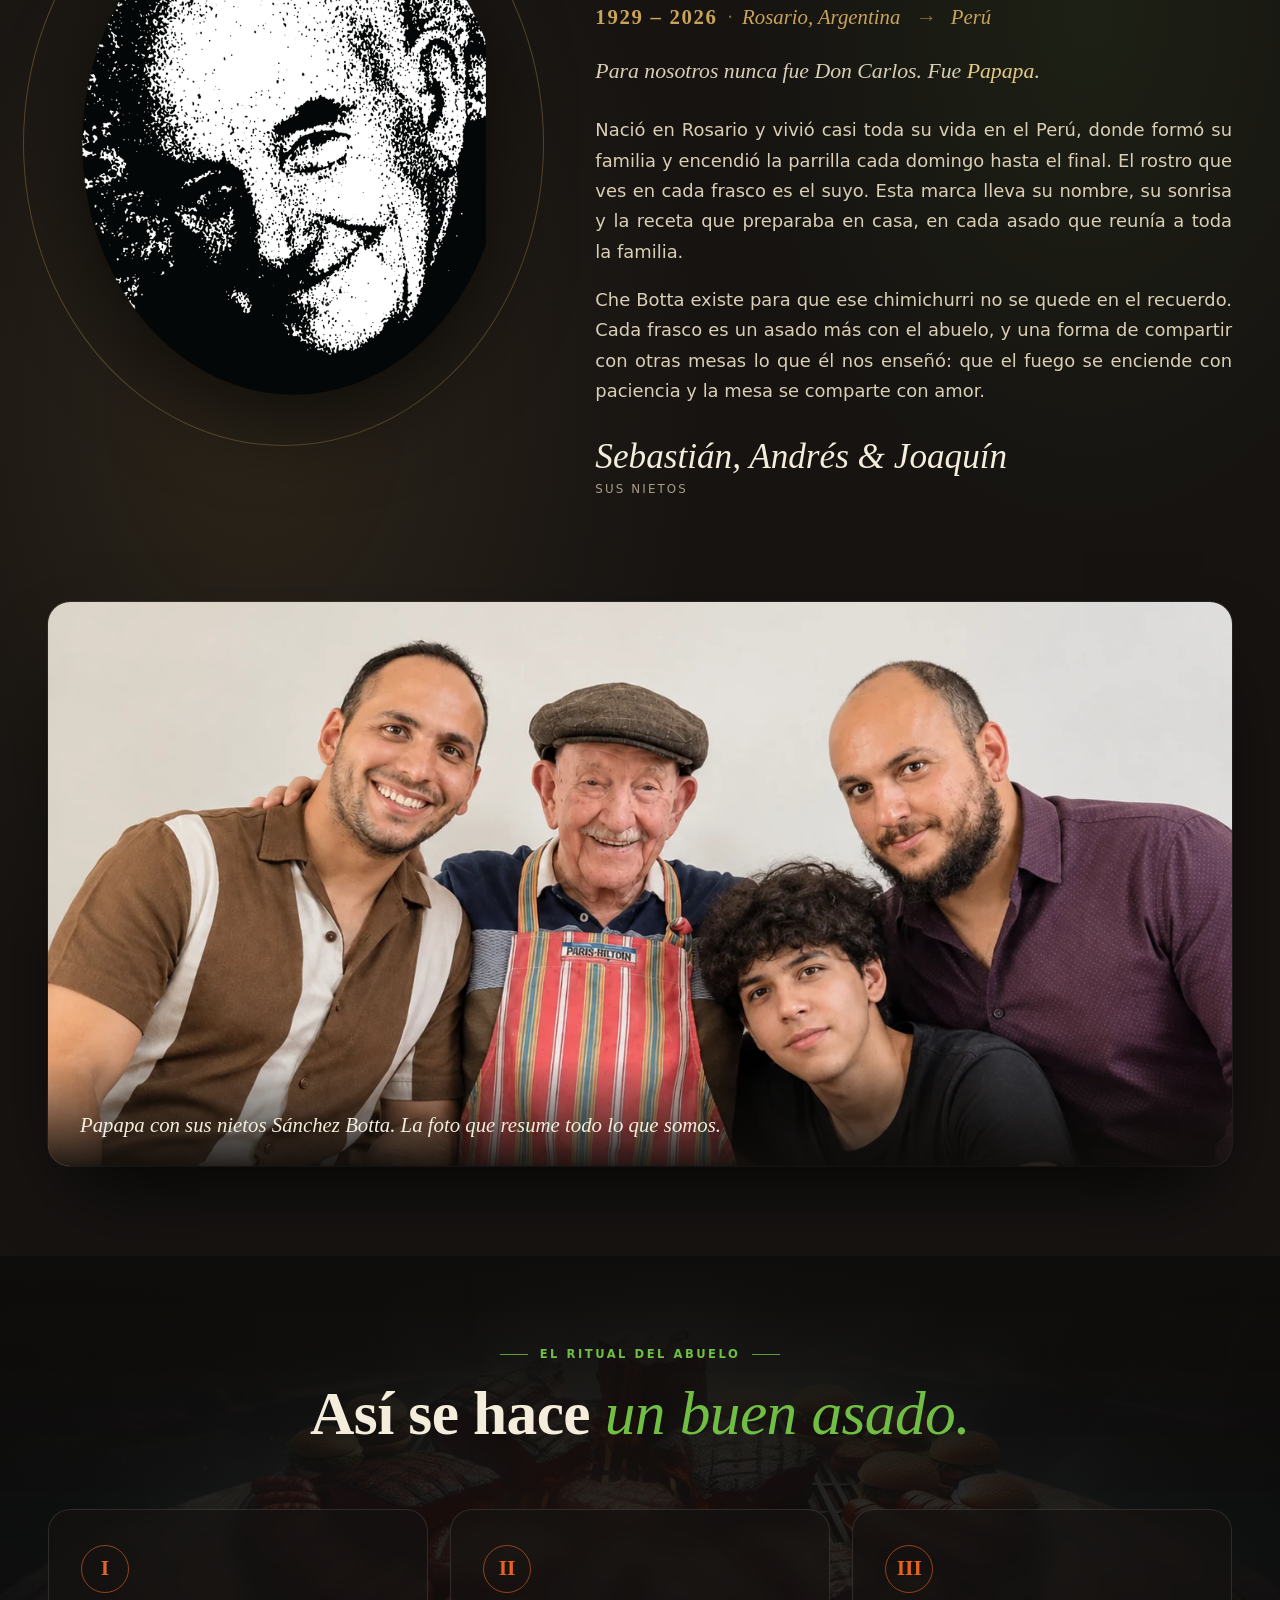
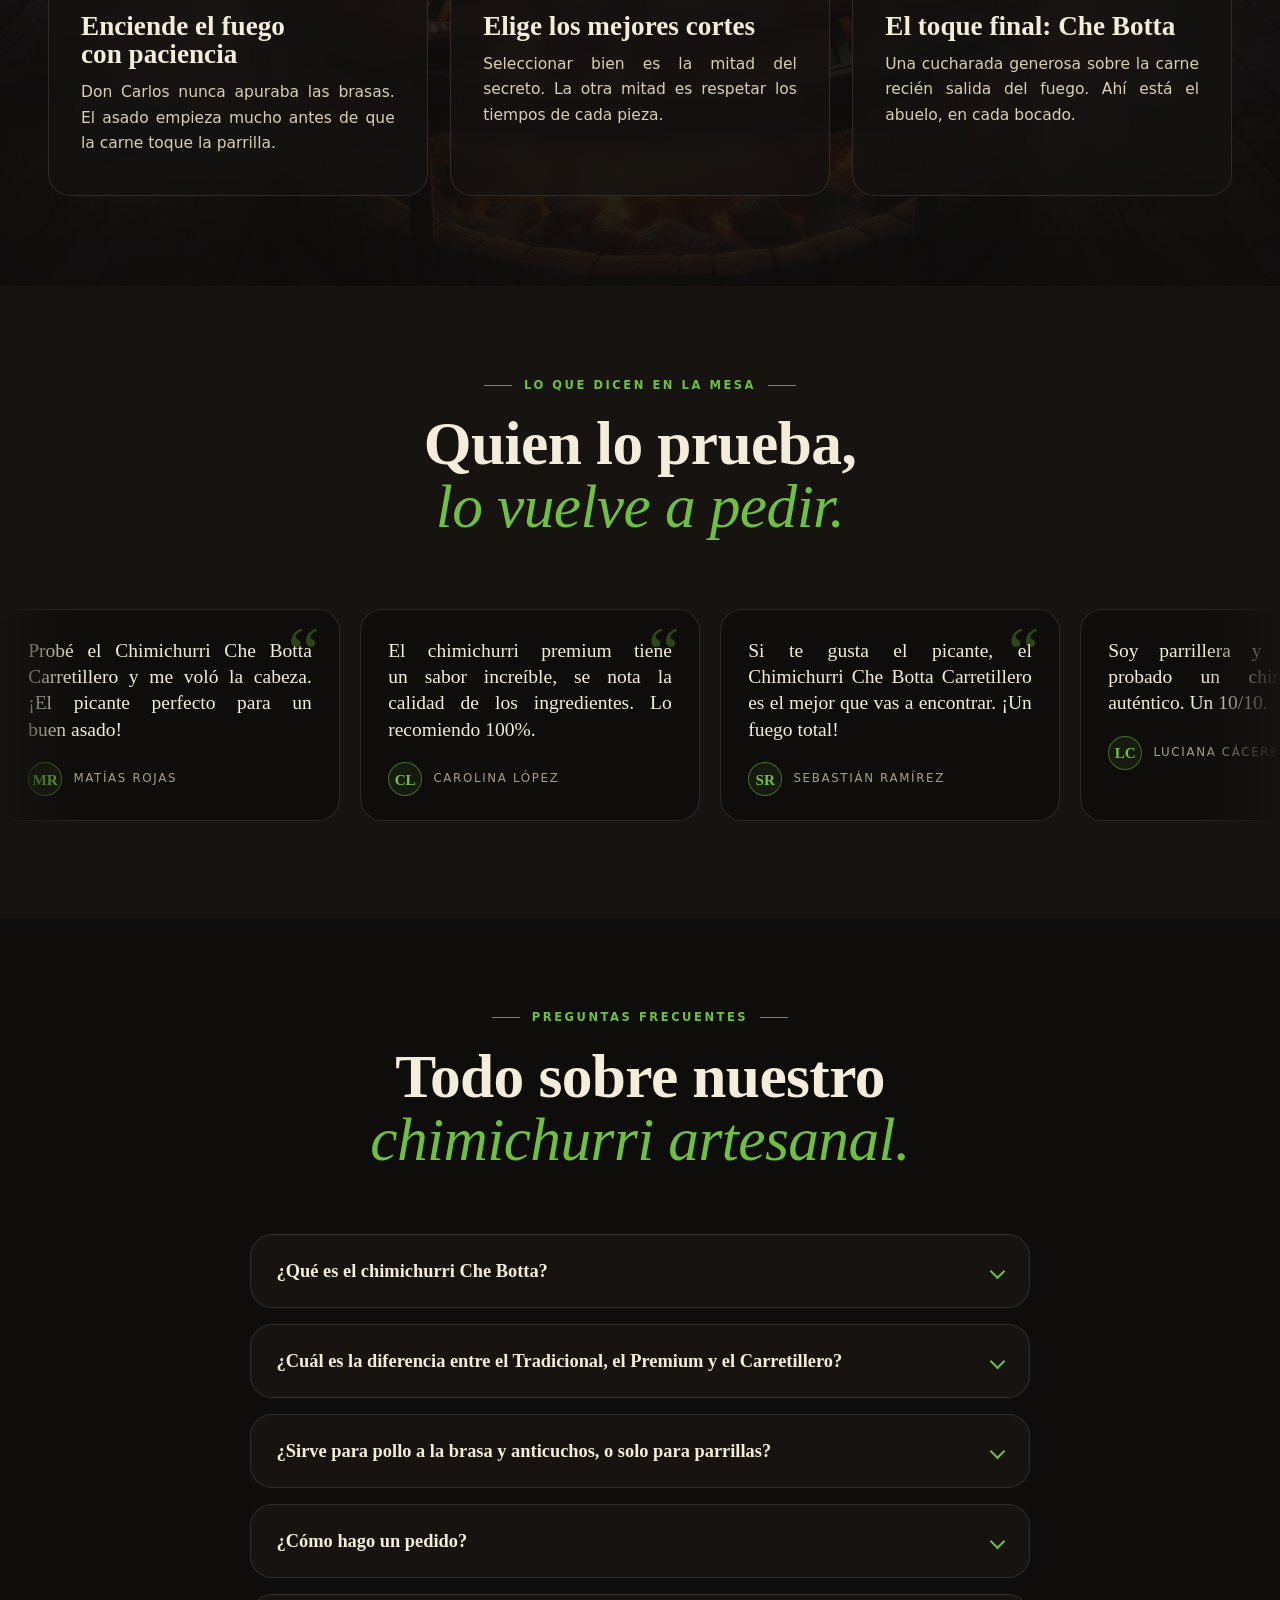
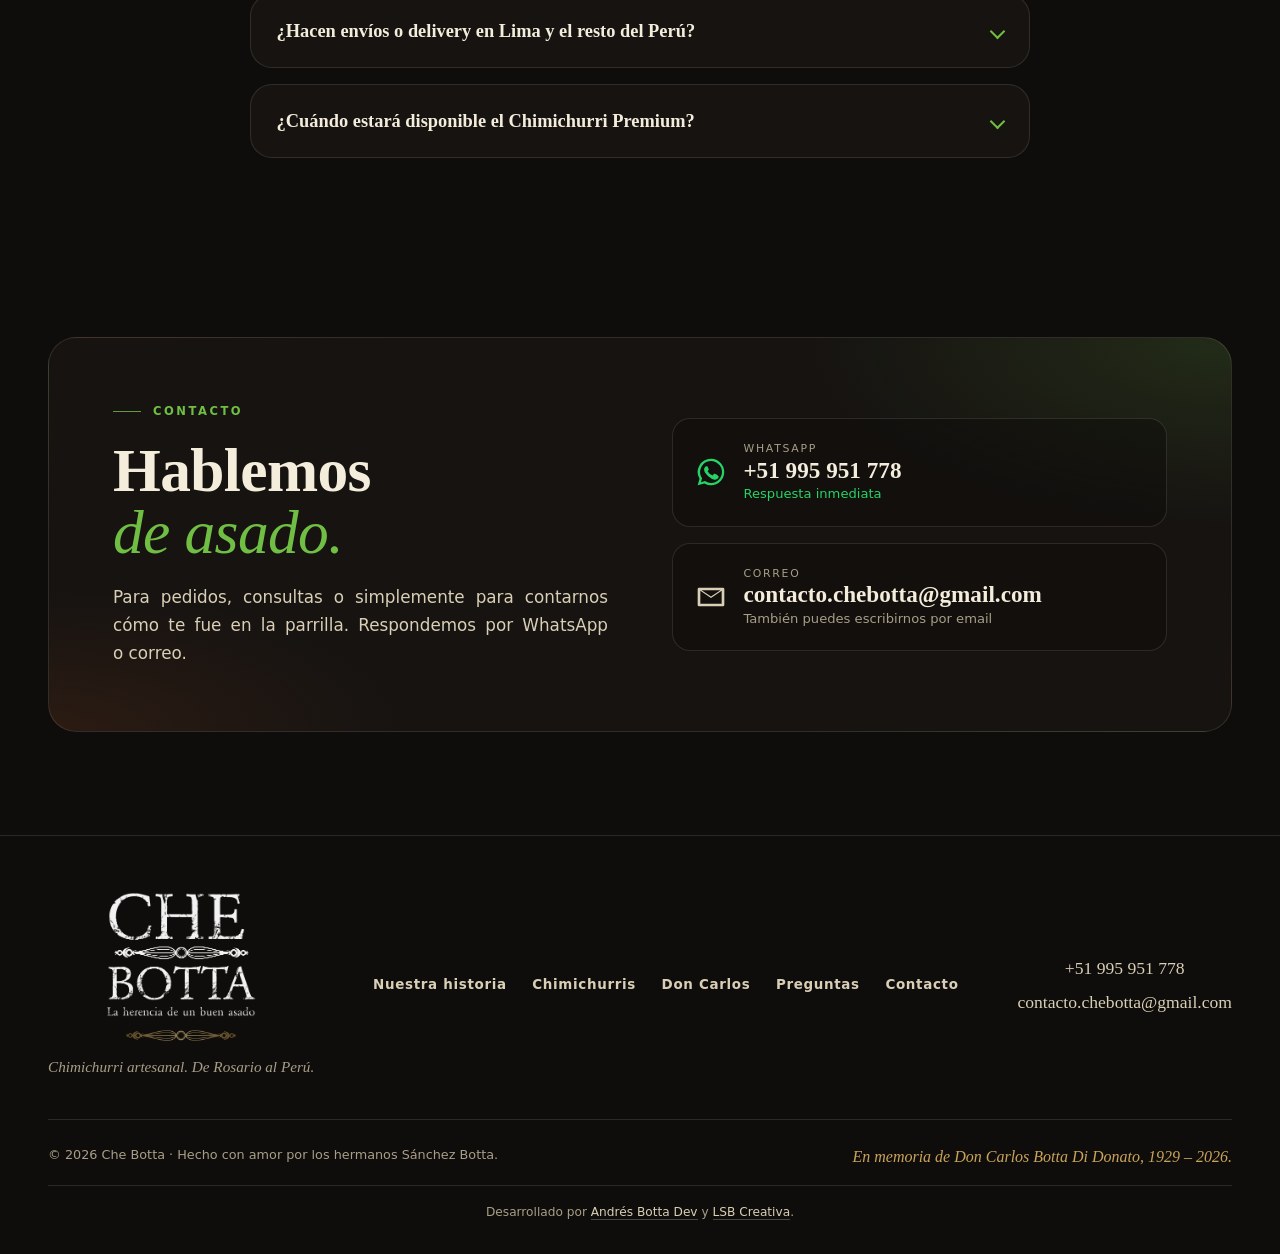
==== commit 04f25601: "Destacado Tradicional: foto de ingredientes explotando en vez del frasco solo - Nueva imagen tradici" ====
--- a/index.html
+++ b/index.html
@@ -340,7 +340,7 @@
           <div class="premium__glow" aria-hidden="true"></div>
           <div class="premium__media">
             <span class="premium__badge">El original · El más vendido</span>
-            <img src="assets/productos/tradicional.webp" alt="Frasco de Chimichurri Che Botta Tradicional, chimichurri artesanal peruano con receta original argentina" width="1254" height="1254" loading="lazy">
+            <img src="assets/productos/tradicional-ingredientes.webp" alt="Ingredientes del Chimichurri Che Botta Tradicional: orégano, ajo, ají panca, aceite y otras especias secretas de la receta de Don Carlos Botta" width="1254" height="1254" loading="lazy">
           </div>
           <div class="premium__body">
             <p class="eyebrow eyebrow--split"><span>La receta original</span><i>·</i><span>de Don Carlos Botta</span></p>
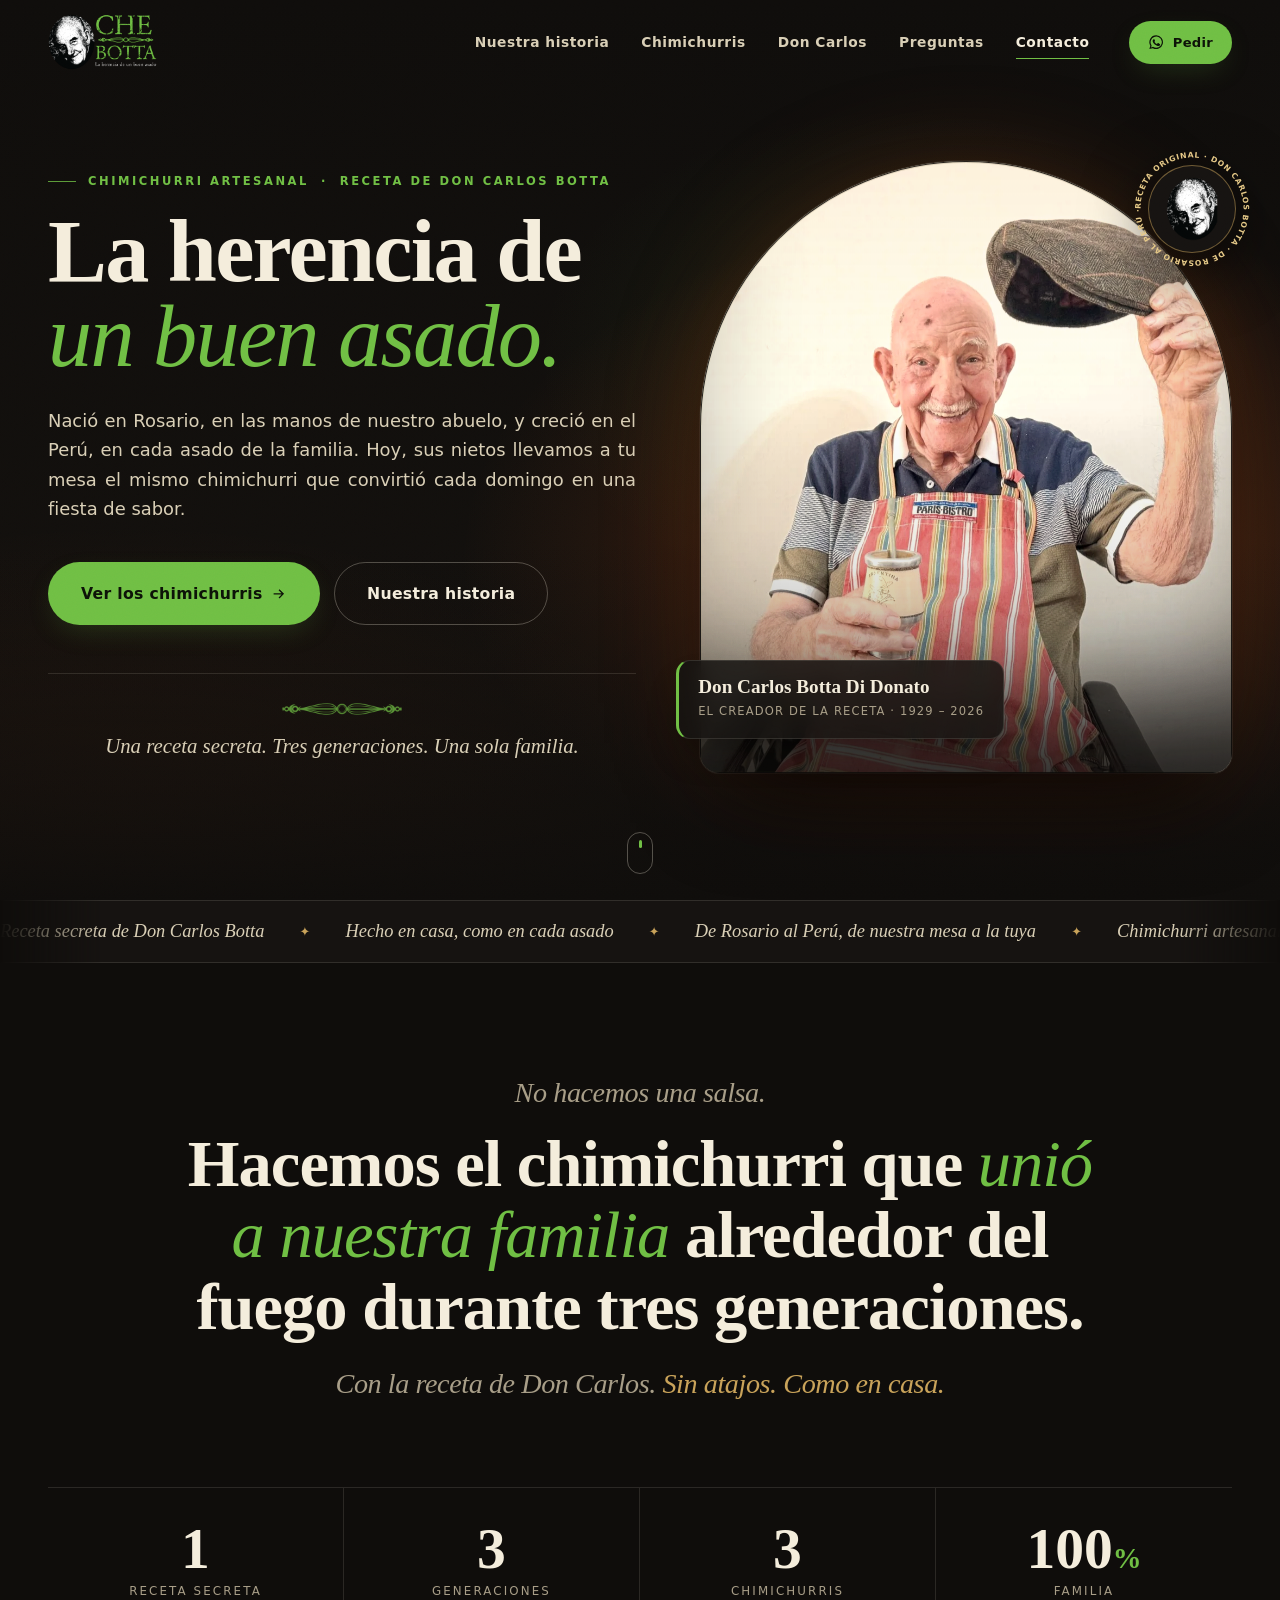
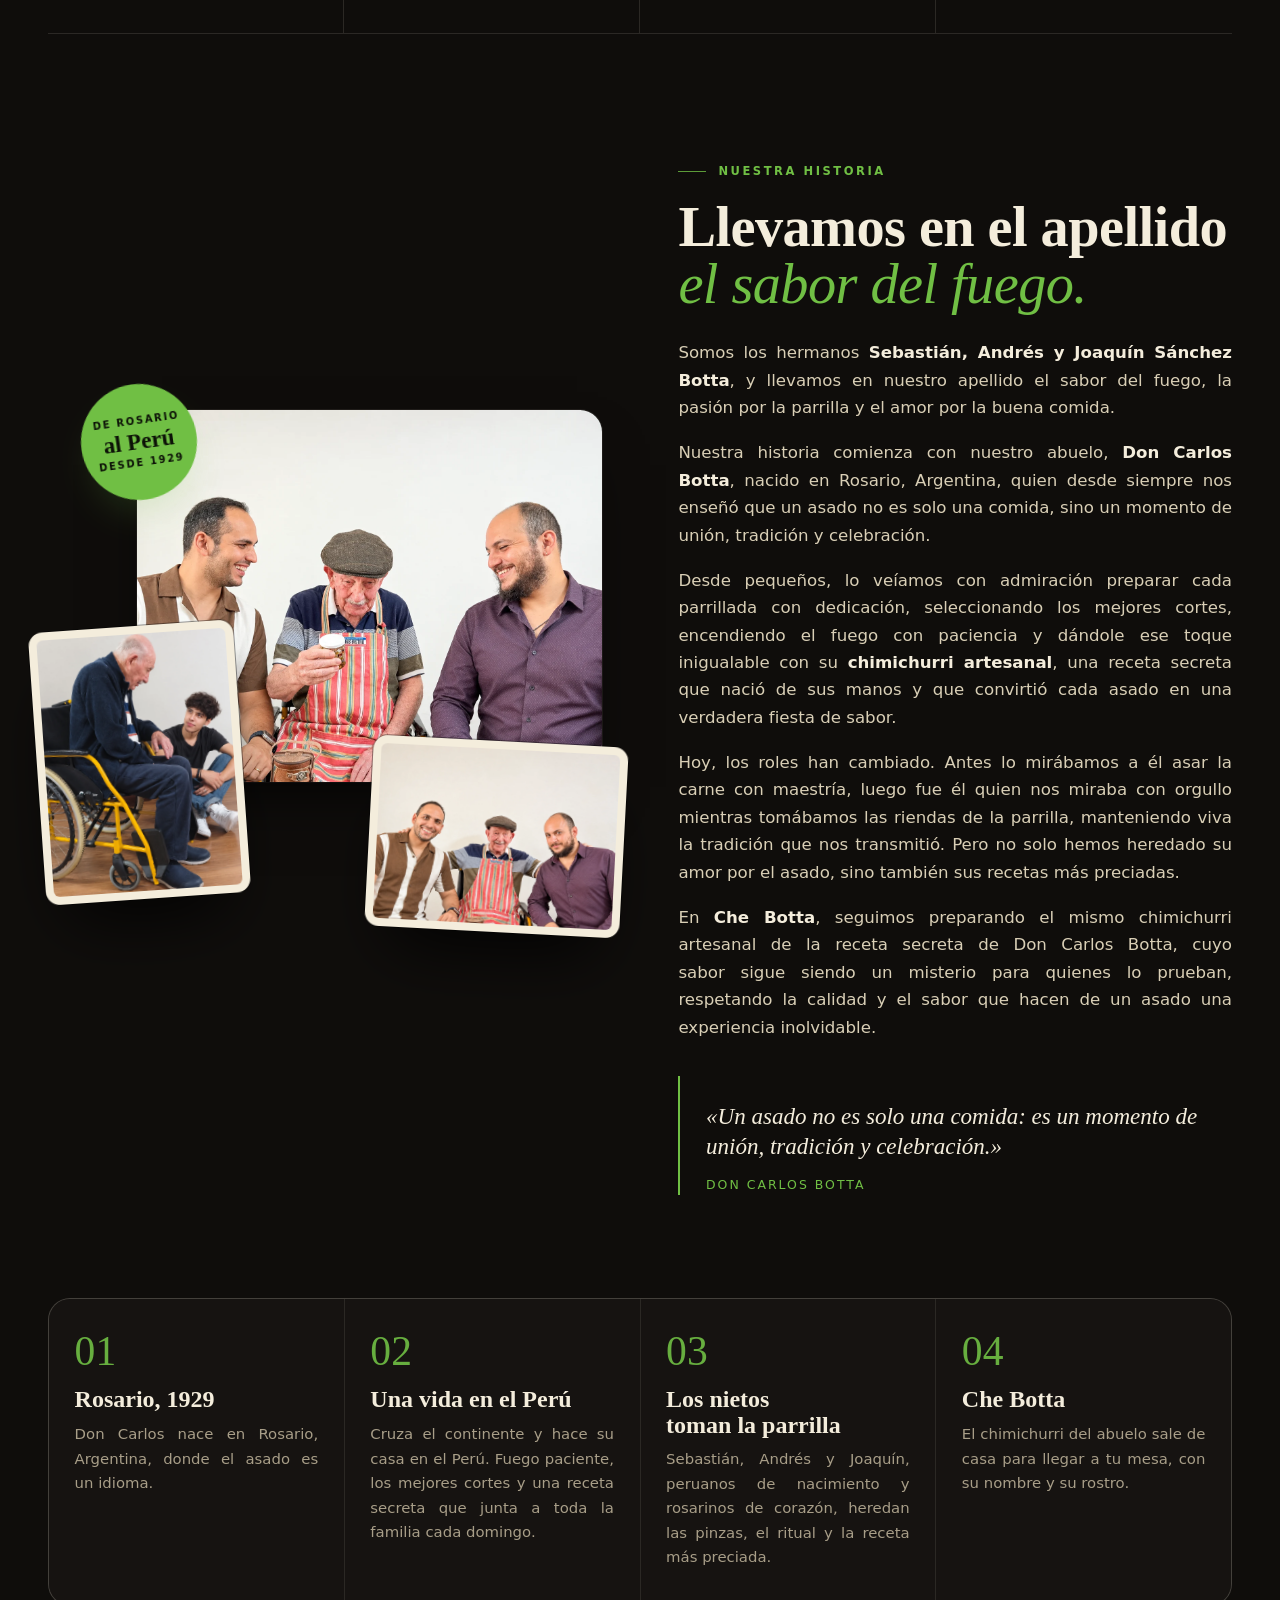
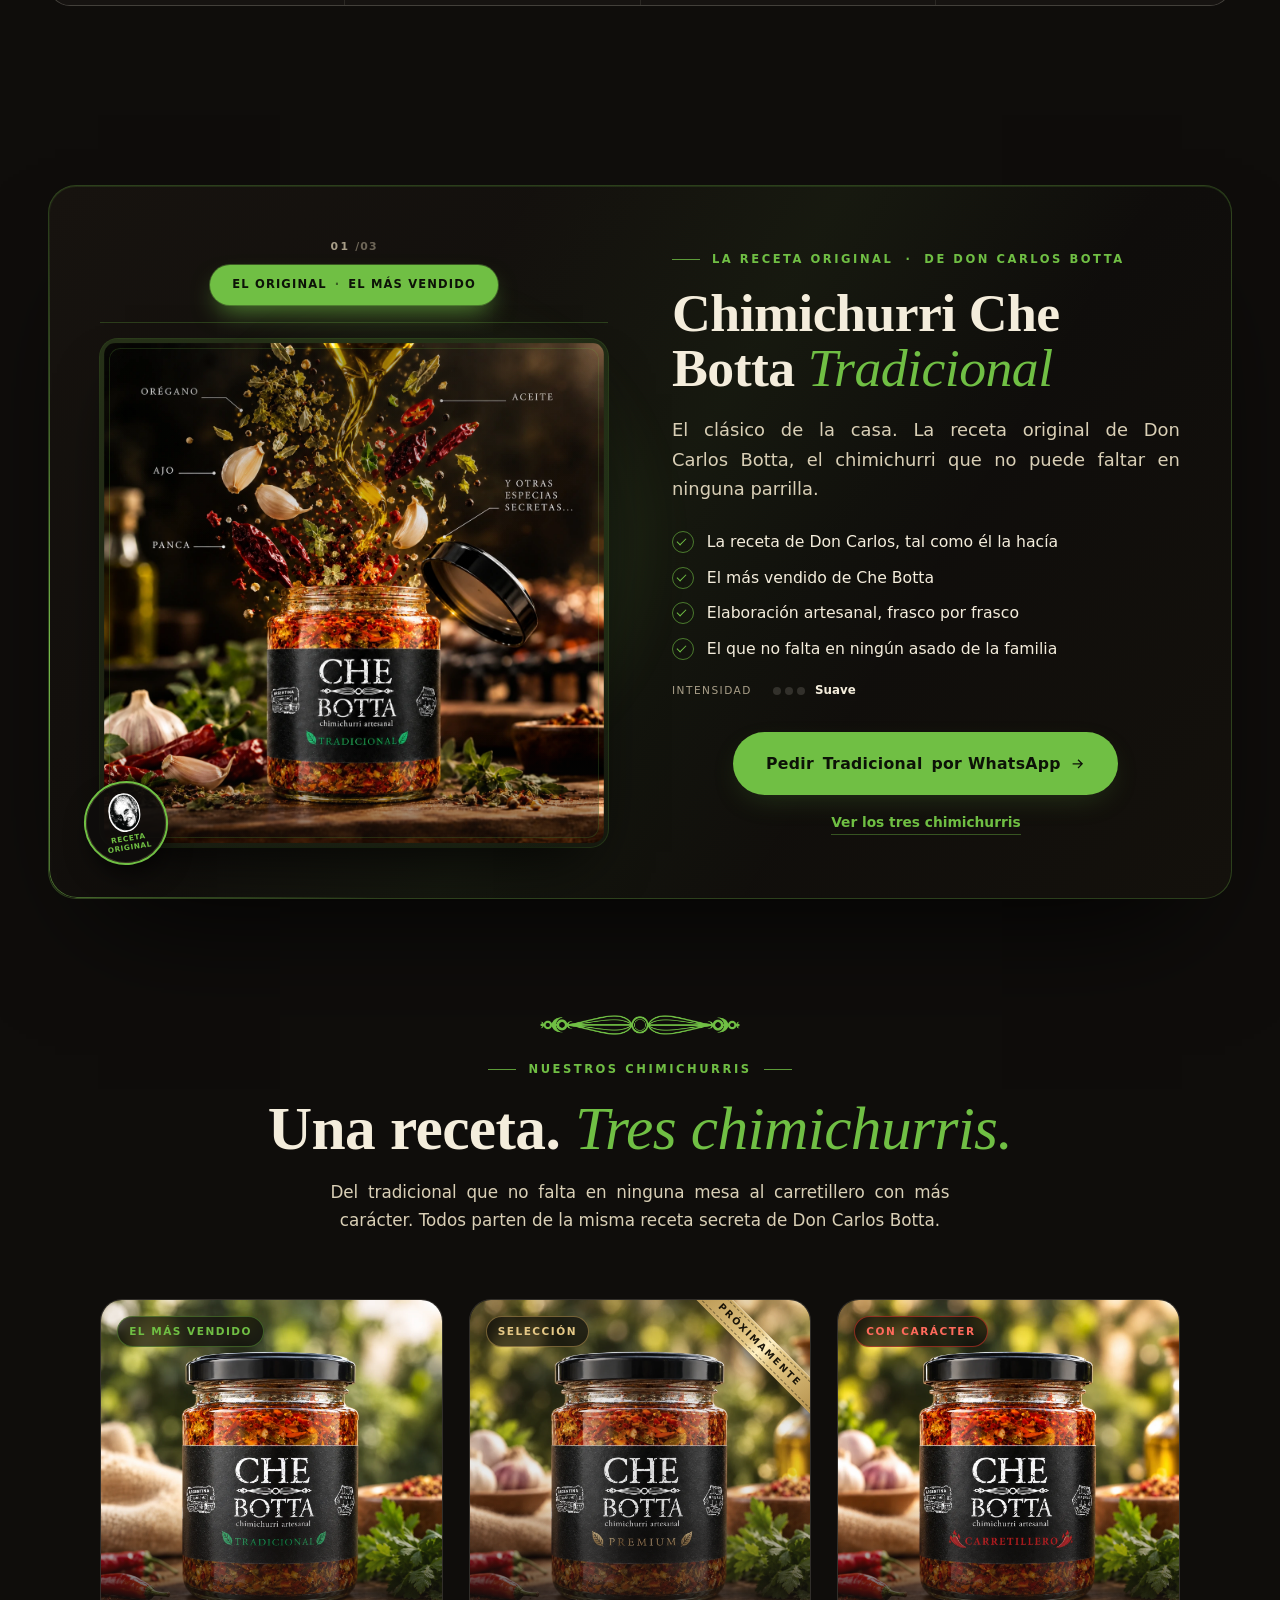
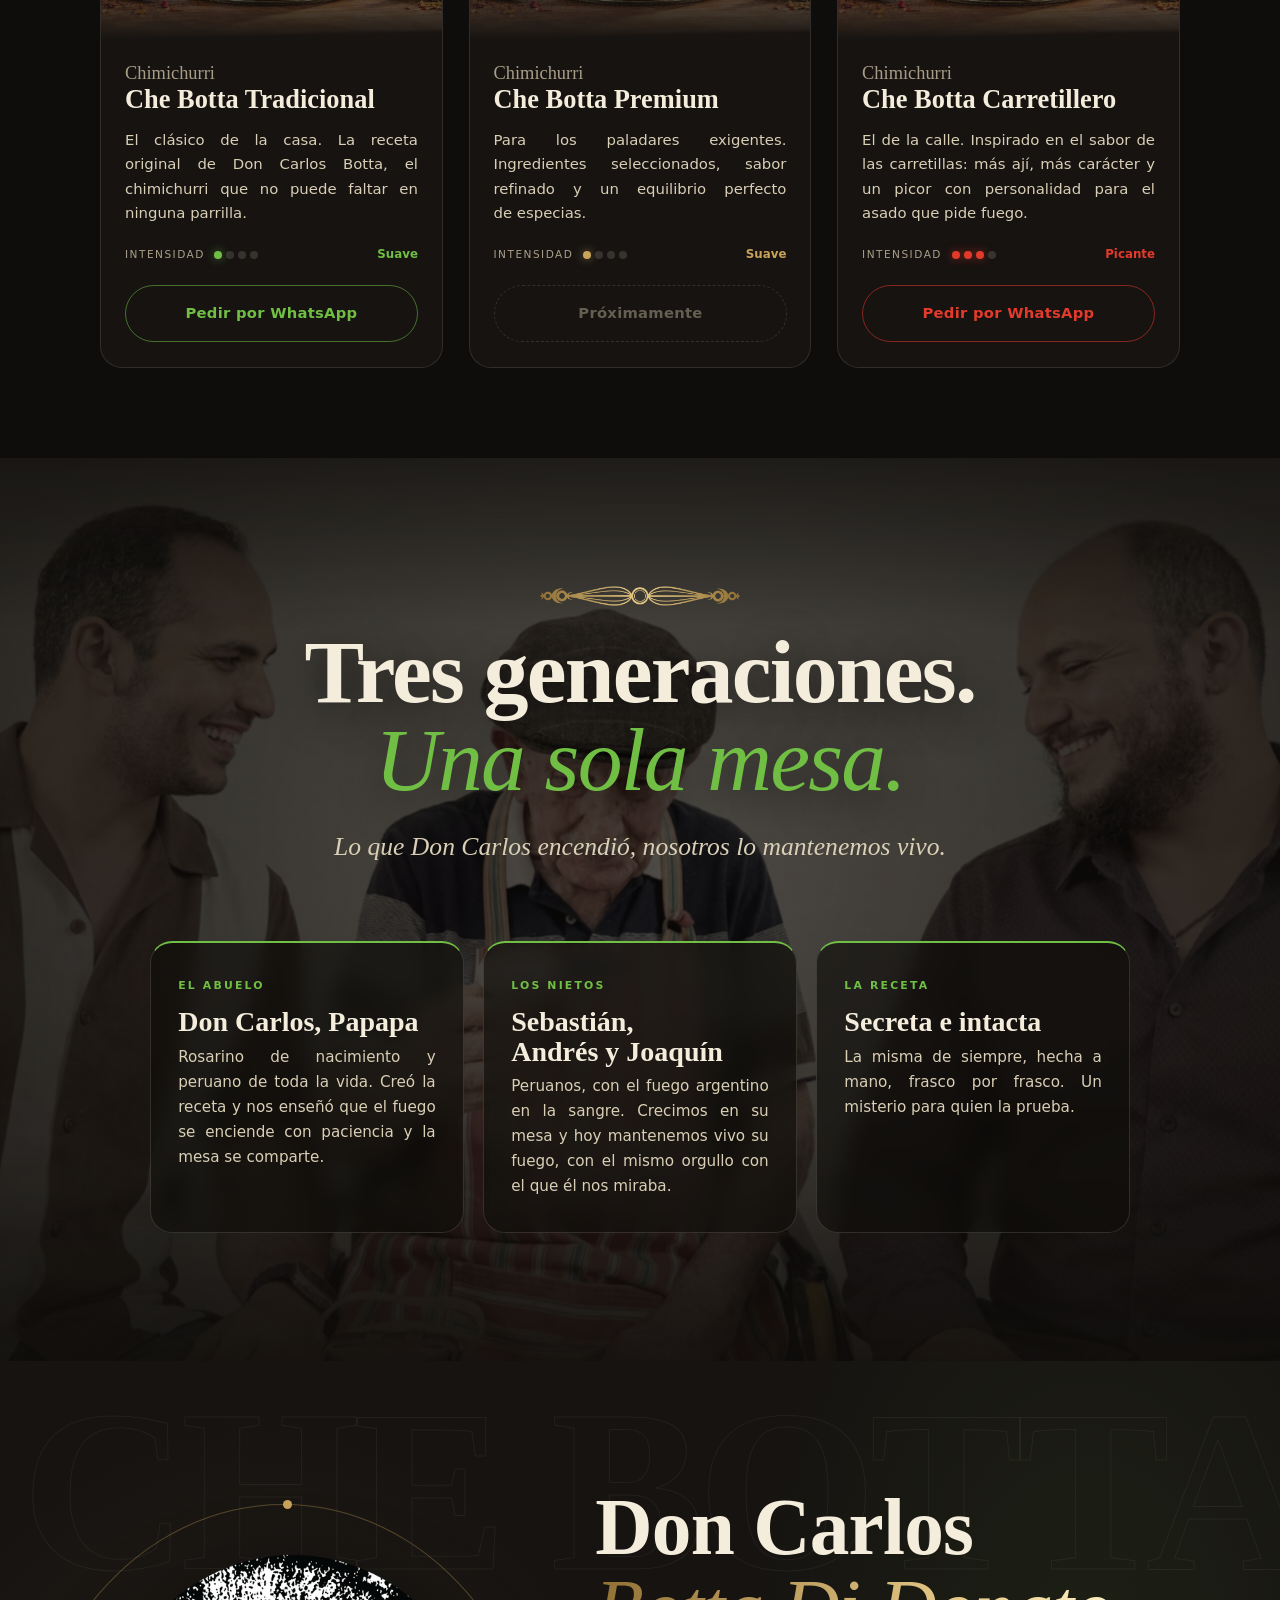
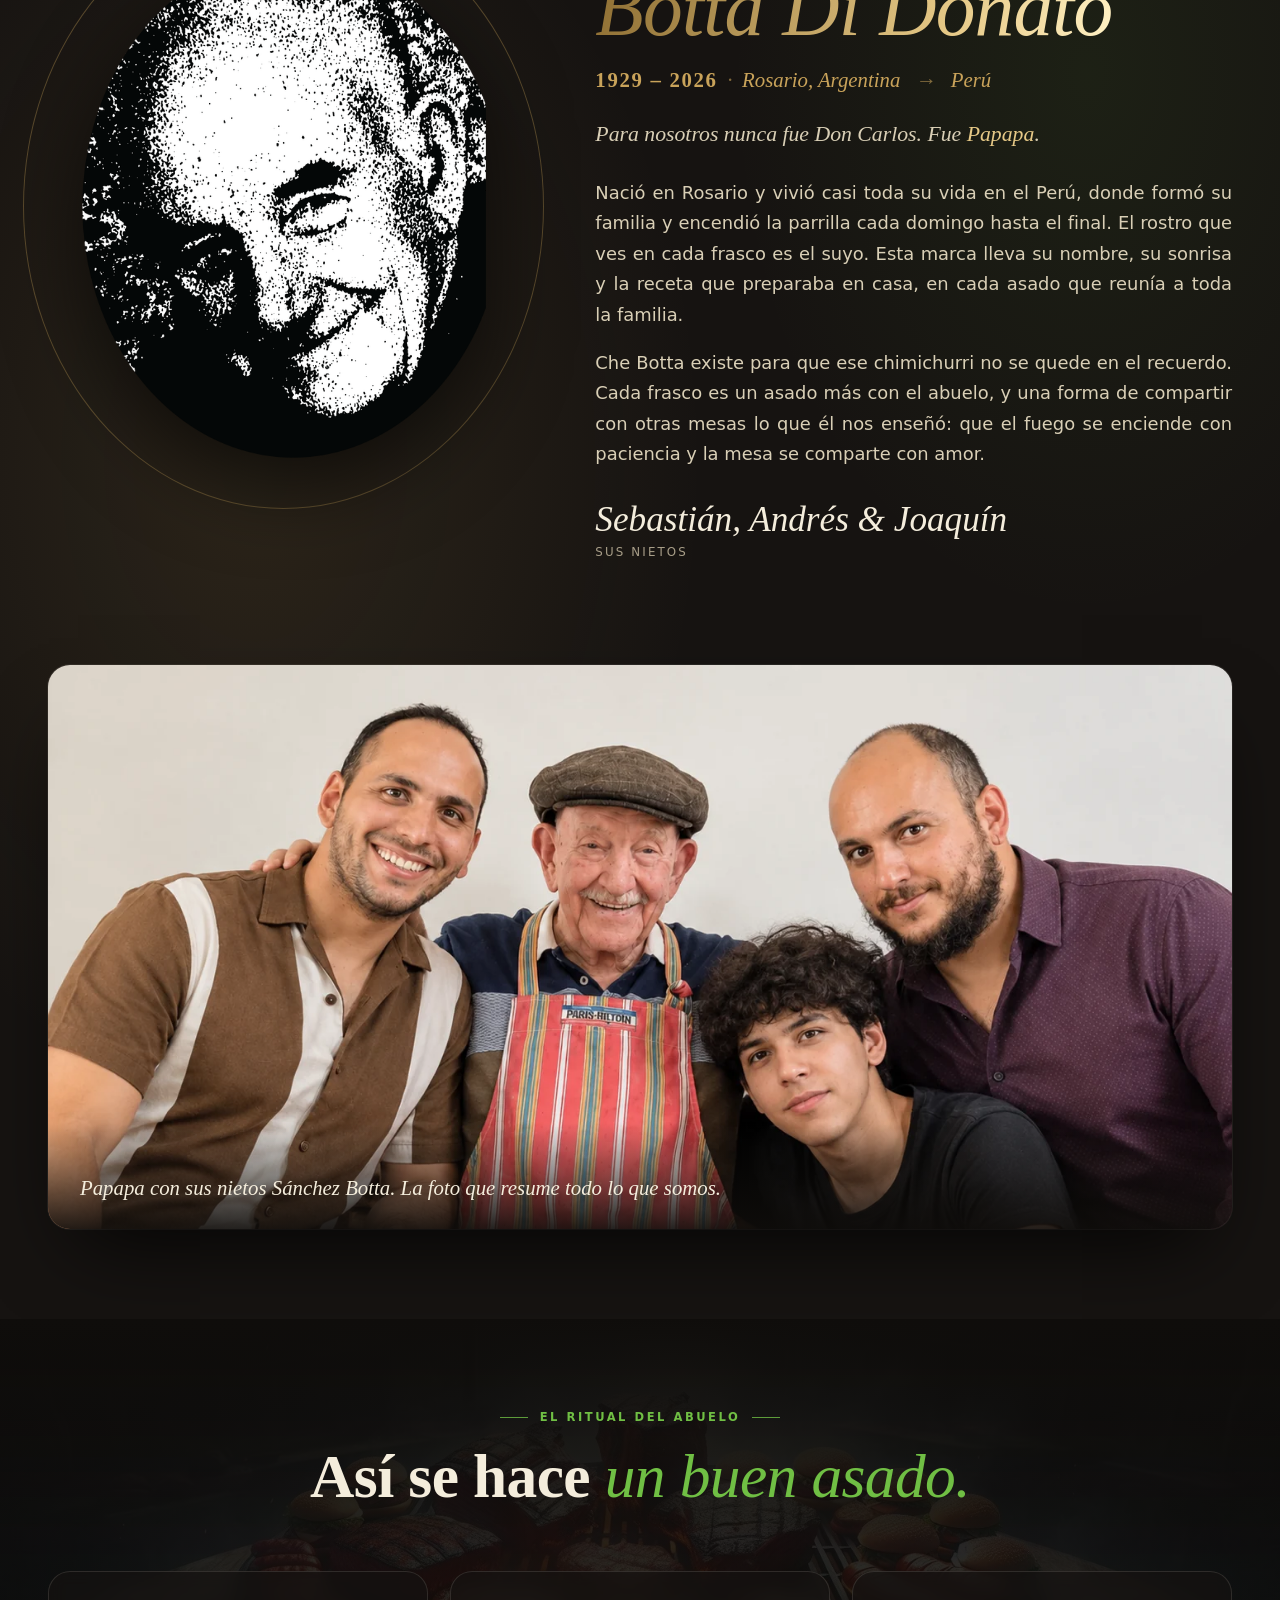
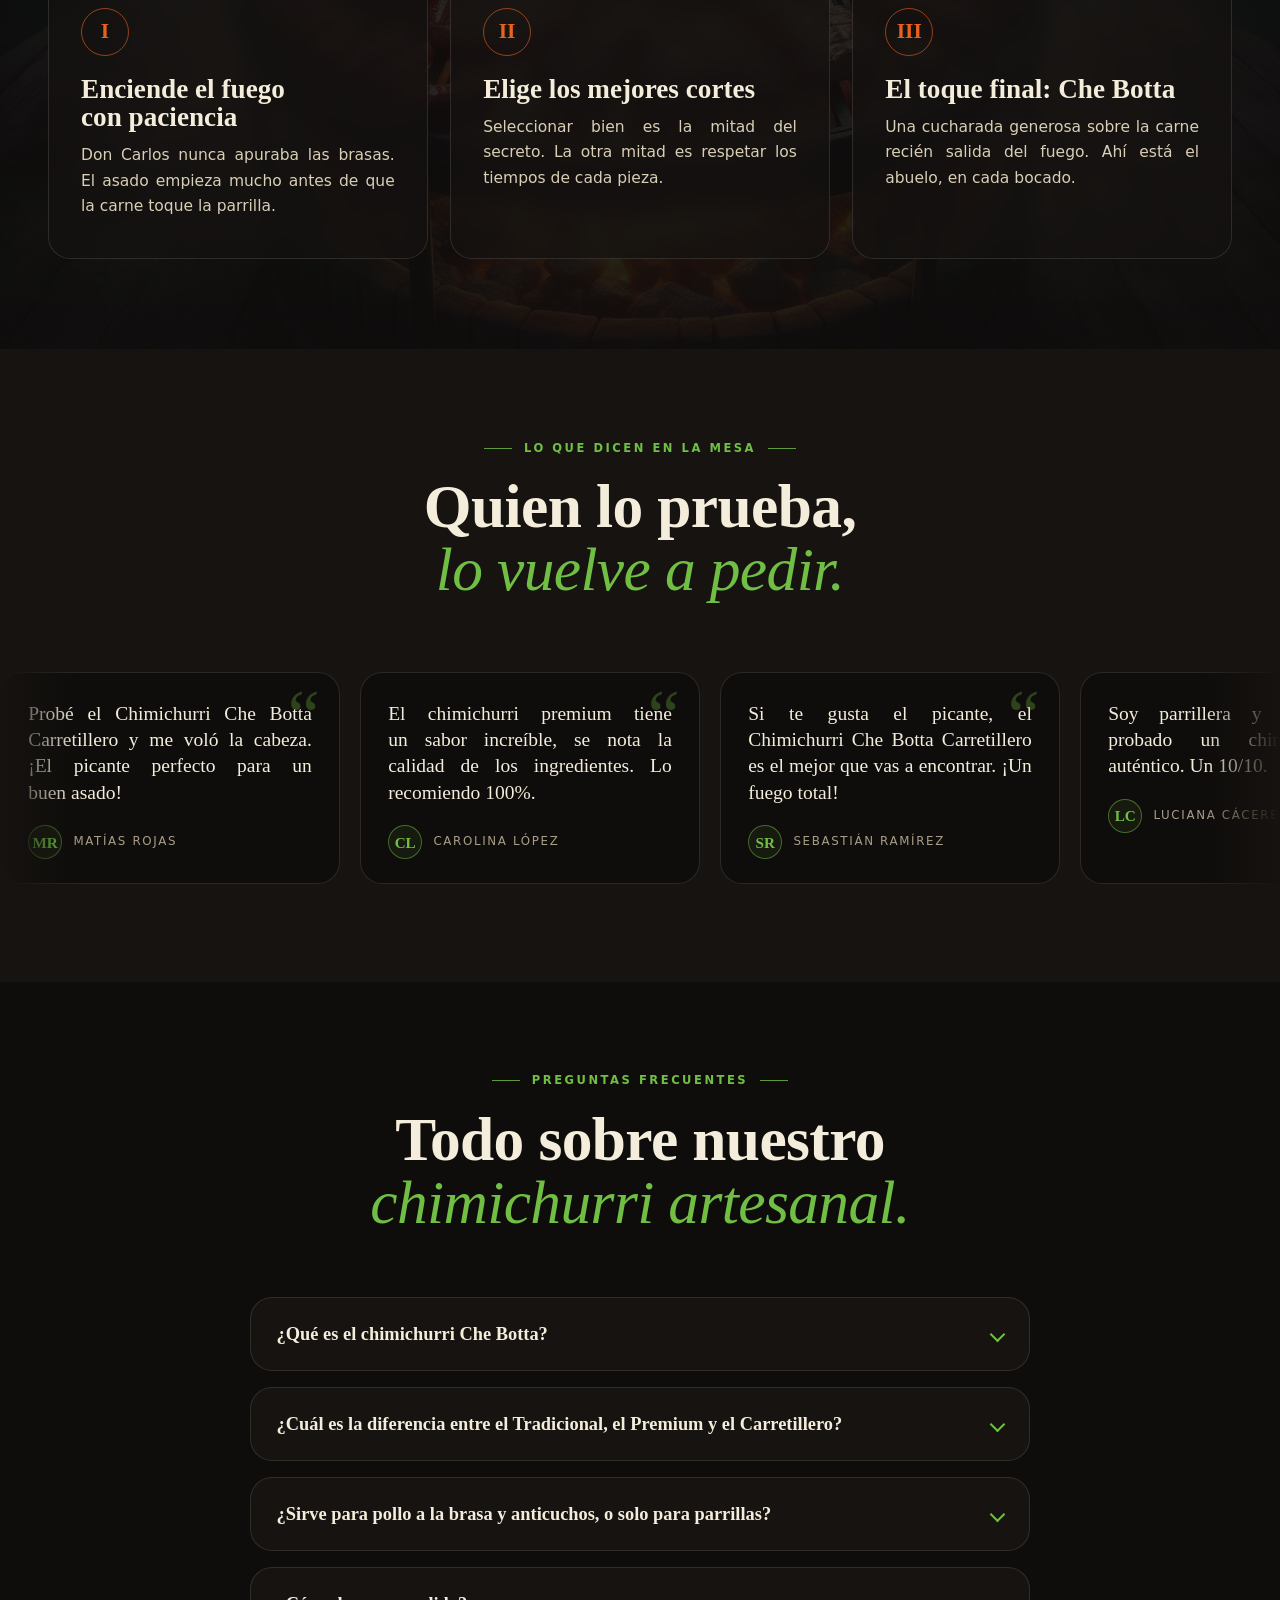
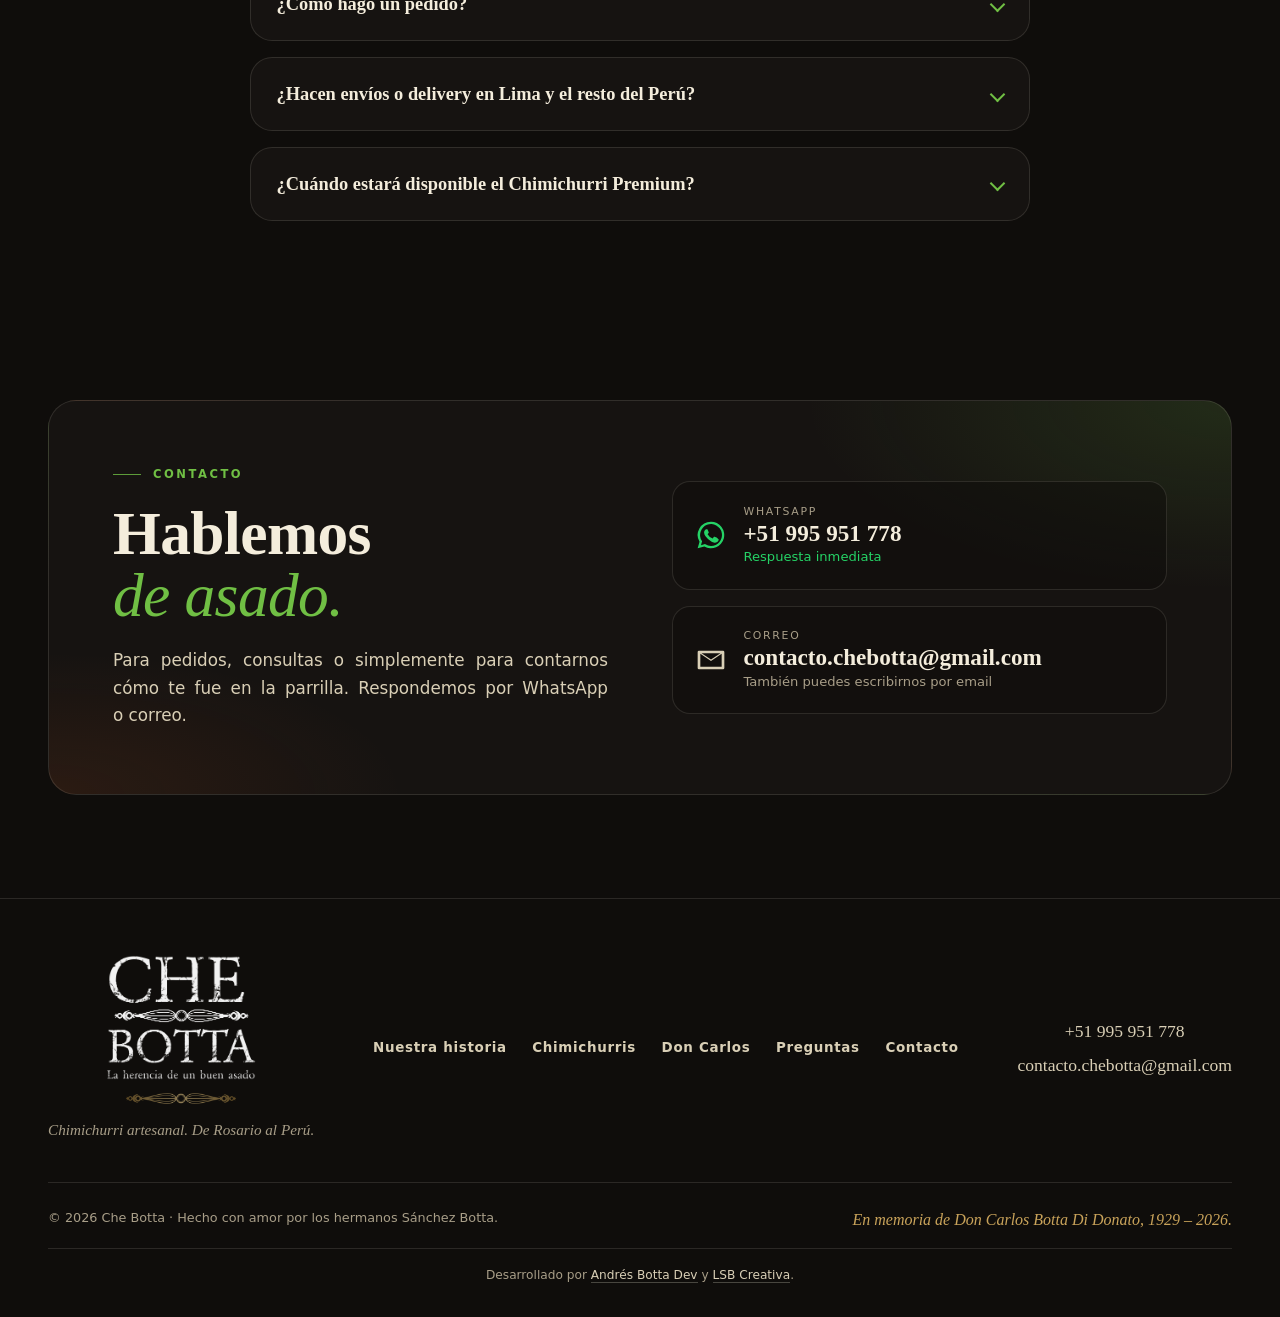
==== commit 30ed133c: "Rediseño completo del destacado Tradicional: ficha de catálogo - La pastilla "El original / El más v" ====
--- a/index.html
+++ b/index.html
@@ -338,10 +338,21 @@
         <article class="premium premium--tradicional reveal" data-product="Chimichurri Che Botta Tradicional">
           <div class="premium__border" aria-hidden="true"></div>
           <div class="premium__glow" aria-hidden="true"></div>
-          <div class="premium__media">
-            <span class="premium__badge">El original · El más vendido</span>
-            <img src="assets/productos/tradicional-ingredientes.webp" alt="Ingredientes del Chimichurri Che Botta Tradicional: orégano, ajo, ají panca, aceite y otras especias secretas de la receta de Don Carlos Botta" width="1254" height="1254" loading="lazy">
-          </div>
+
+          <div class="premium__visual">
+            <div class="premium__kicker">
+              <span class="premium__num">01<small>/03</small></span>
+              <span class="premium__claim"><span>El original</span><i>·</i><span>El más vendido</span></span>
+            </div>
+            <div class="premium__media">
+              <img src="assets/productos/tradicional-ingredientes.webp" alt="Ingredientes del Chimichurri Che Botta Tradicional: orégano, ajo, ají panca, aceite y otras especias secretas de la receta de Don Carlos Botta" width="1254" height="1254" loading="lazy">
+            </div>
+            <div class="premium__stamp" aria-hidden="true">
+              <img src="assets/logo/retrato-don-carlos.png" alt="" width="40" height="50">
+              <span>Receta<br>original</span>
+            </div>
+          </div>
+
           <div class="premium__body">
             <p class="eyebrow eyebrow--split"><span>La receta original</span><i>·</i><span>de Don Carlos Botta</span></p>
             <h2 id="productos-title" class="premium__title">Chimichurri Che Botta <em>Tradicional</em></h2>
@@ -352,6 +363,11 @@
               <li><i></i>Elaboración artesanal, frasco por frasco</li>
               <li><i></i>El que no falta en ningún asado de la familia</li>
             </ul>
+            <div class="heat heat--premium" aria-label="Intensidad: suave">
+              <span class="heat__label">Intensidad</span>
+              <span class="heat__dots"><i class="on"></i><i></i><i></i><i></i></span>
+              <span class="heat__name">Suave</span>
+            </div>
             <div class="premium__actions">
               <a class="btn btn--primary btn--lg" href="#" data-wa target="_blank" rel="noopener noreferrer">Pedir <span class="btn__opt">Tradicional </span>por WhatsApp <svg class="arrow" viewBox="0 0 24 24" aria-hidden="true"><path fill="currentColor" d="M13 5l7 7-7 7-1.4-1.4 4.6-4.6H4v-2h12.2l-4.6-4.6L13 5z"/></svg></a>
               <a class="premium__more" href="#todos">Ver los tres chimichurris</a>
--- a/css/styles.css
+++ b/css/styles.css
@@ -633,13 +633,6 @@
 }
 @property --a { syntax: "<angle>"; inherits: false; initial-value: 0deg; }
 @keyframes borderSpin { to { --a: 360deg; } }
-.premium__badge {
-  position: absolute; top: 1.1rem; left: 1.1rem; z-index: 2;
-  padding: .45rem .8rem; border-radius: 999px;
-  font-size: .64rem; font-weight: 800; letter-spacing: .18em; text-transform: uppercase;
-  background: linear-gradient(100deg, #b8924a, #e6c987 50%, #b8924a); color: #1a1408;
-  box-shadow: 0 10px 24px -10px rgba(201,163,90,.7);
-}
 .premium::before {
   content: ""; position: absolute; inset: 0; pointer-events: none;
   background: linear-gradient(120deg, transparent 30%, rgba(230,201,135,.06) 50%, transparent 70%);
@@ -649,18 +642,64 @@
   background: radial-gradient(circle, rgba(230,201,135,.28), rgba(201,163,90,.08) 45%, transparent 70%);
   filter: blur(10px); pointer-events: none;
 }
+
+/* Zona visual: ficha de catálogo + foto enmarcada + sello */
+.premium__visual { position: relative; --accent: var(--oro-2); }
+.premium__kicker {
+  display: flex; flex-direction: column; align-items: center; gap: .6rem;
+  padding-bottom: 1.1rem; margin-bottom: 1rem;
+  border-bottom: 1px solid rgba(230,201,135,.22);
+}
+.premium__num {
+  font-family: var(--sans); font-size: .68rem; font-weight: 700; letter-spacing: .22em; color: var(--crema-3);
+  display: flex; align-items: baseline; gap: .3rem;
+}
+.premium__num small { font-size: .68rem; font-weight: 700; color: var(--crema-3); letter-spacing: .1em; opacity: .6; }
+.premium__claim {
+  display: flex; align-items: center; gap: .5rem;
+  padding: .65rem 1.4rem; border-radius: 999px;
+  font-size: .72rem; font-weight: 800; letter-spacing: .1em; text-transform: uppercase;
+  background: var(--accent); color: #0c1207;
+  box-shadow: 0 12px 26px -8px color-mix(in srgb, var(--accent) 75%, transparent), 0 0 0 1px color-mix(in srgb, var(--accent) 40%, transparent);
+}
+.premium__claim i { font-style: normal; opacity: .55; }
+
 .premium__media {
-  position: relative; aspect-ratio: 1; border-radius: 22px; overflow: hidden;
-  box-shadow: 0 30px 60px -25px rgba(0,0,0,.9), 0 0 0 1px rgba(230,201,135,.2);
-}
-.premium__media img { width: 100%; height: 100%; object-fit: cover; transform: scale(1.02); transition: transform 1.2s var(--ease); }
-.premium:hover .premium__media img { transform: scale(1.08); }
+  position: relative; aspect-ratio: 1; border-radius: 18px; overflow: hidden;
+  padding: 9px;
+  background: linear-gradient(155deg, rgba(230,201,135,.16), rgba(230,201,135,.03));
+  box-shadow: 0 30px 60px -25px rgba(0,0,0,.9), 0 0 0 1px rgba(230,201,135,.22);
+}
+.premium__media img {
+  width: 100%; height: 100%; object-fit: cover; border-radius: 11px;
+  transform: scale(1.02); transition: transform 1.2s var(--ease);
+}
+.premium:hover .premium__media img { transform: scale(1.06); }
 .premium__media::after {
-  content: ""; position: absolute; inset: 0;
+  content: ""; position: absolute; inset: 9px; border-radius: 11px; pointer-events: none;
+  box-shadow: inset 0 0 0 1px rgba(230,201,135,.15);
   background:
-    linear-gradient(180deg, transparent 72%, rgba(15,13,11,.55)),
-    radial-gradient(115% 100% at 50% 45%, transparent 58%, rgba(15,13,11,.5));
-}
+    linear-gradient(180deg, transparent 78%, rgba(15,13,11,.5)),
+    radial-gradient(120% 90% at 50% 8%, rgba(15,13,11,.4), transparent 45%);
+}
+
+.premium__stamp {
+  position: absolute; left: -1rem; bottom: -1.1rem; z-index: 3;
+  width: 84px; height: 84px; border-radius: 50%;
+  display: flex; flex-direction: column; align-items: center; justify-content: center; gap: 3px; padding: 6px;
+  background: rgba(15,13,11,.92); border: 2px solid var(--accent);
+  box-shadow: 0 14px 30px -10px rgba(0,0,0,.9), inset 0 0 0 1px rgba(230,201,135,.2);
+  transform: rotate(-9deg);
+}
+.premium__stamp img { width: 32px; height: auto; border-radius: 50%; background: #fff; padding: 1px; }
+.premium__stamp span {
+  font-size: .46rem; font-weight: 800; letter-spacing: .08em; text-transform: uppercase; text-align: center; line-height: 1.2;
+  color: var(--accent);
+}
+
+.heat--premium { margin-top: 1.6rem; }
+.heat--premium .heat__name { margin-left: 0; }
+
 .premium__body { position: relative; }
 .premium__title {
   font-family: var(--serif); font-size: clamp(2.3rem, 4.2vw, 3.6rem); font-weight: 600; line-height: 1.02; letter-spacing: -.01em;
@@ -686,8 +725,13 @@
 .premium--tradicional::before { background: linear-gradient(120deg, transparent 30%, rgba(112,191,68,.06) 50%, transparent 70%); }
 .premium--tradicional .premium__glow { background: radial-gradient(circle, rgba(112,191,68,.28), rgba(112,191,68,.08) 45%, transparent 70%); }
 .premium--tradicional .premium__border { background: conic-gradient(from var(--a, 0deg), transparent 0 60%, rgba(130,208,84,.9) 72%, transparent 84%); }
-.premium--tradicional .premium__media { box-shadow: 0 30px 60px -25px rgba(0,0,0,.9), 0 0 0 1px rgba(112,191,68,.25); }
-.premium--tradicional .premium__badge { background: var(--verde); color: #0c1207; box-shadow: 0 10px 24px -10px rgba(112,191,68,.7); }
+.premium--tradicional .premium__media {
+  background: linear-gradient(155deg, rgba(112,191,68,.18), rgba(112,191,68,.03));
+  box-shadow: 0 30px 60px -25px rgba(0,0,0,.9), 0 0 0 1px rgba(112,191,68,.25);
+}
+.premium--tradicional .premium__media::after { box-shadow: inset 0 0 0 1px rgba(112,191,68,.18); }
+.premium--tradicional .premium__visual { --accent: var(--verde); }
+.premium--tradicional .premium__kicker { border-bottom-color: rgba(112,191,68,.25); }
 .premium--tradicional .premium__title em { font-style: italic; font-weight: 500; color: var(--verde); }
 .premium--tradicional .premium__list i { border-color: rgba(112,191,68,.6); }
 .premium--tradicional .premium__list i::after { border-color: var(--verde); }
@@ -1225,8 +1269,9 @@
   .homenaje__gallery .homenaje__family--tall img { aspect-ratio: 4 / 4.6; object-position: 50% 35%; }
   .homenaje__apodo { text-align: center; }
   .premium { grid-template-columns: 1fr; }
-  .premium__media { max-width: 460px; margin-inline: auto; }
+  .premium__visual { max-width: 460px; margin-inline: auto; }
   .premium__glow { left: 50%; top: 22%; width: 70%; transform: translate(-50%, -50%); }
+  .heat--premium { justify-content: center; }
   .ritual__steps { grid-template-columns: 1fr; }
   .contacto__card { grid-template-columns: 1fr; }
   .footer__grid { grid-template-columns: 1fr; text-align: center; justify-items: center; gap: 1.8rem; }
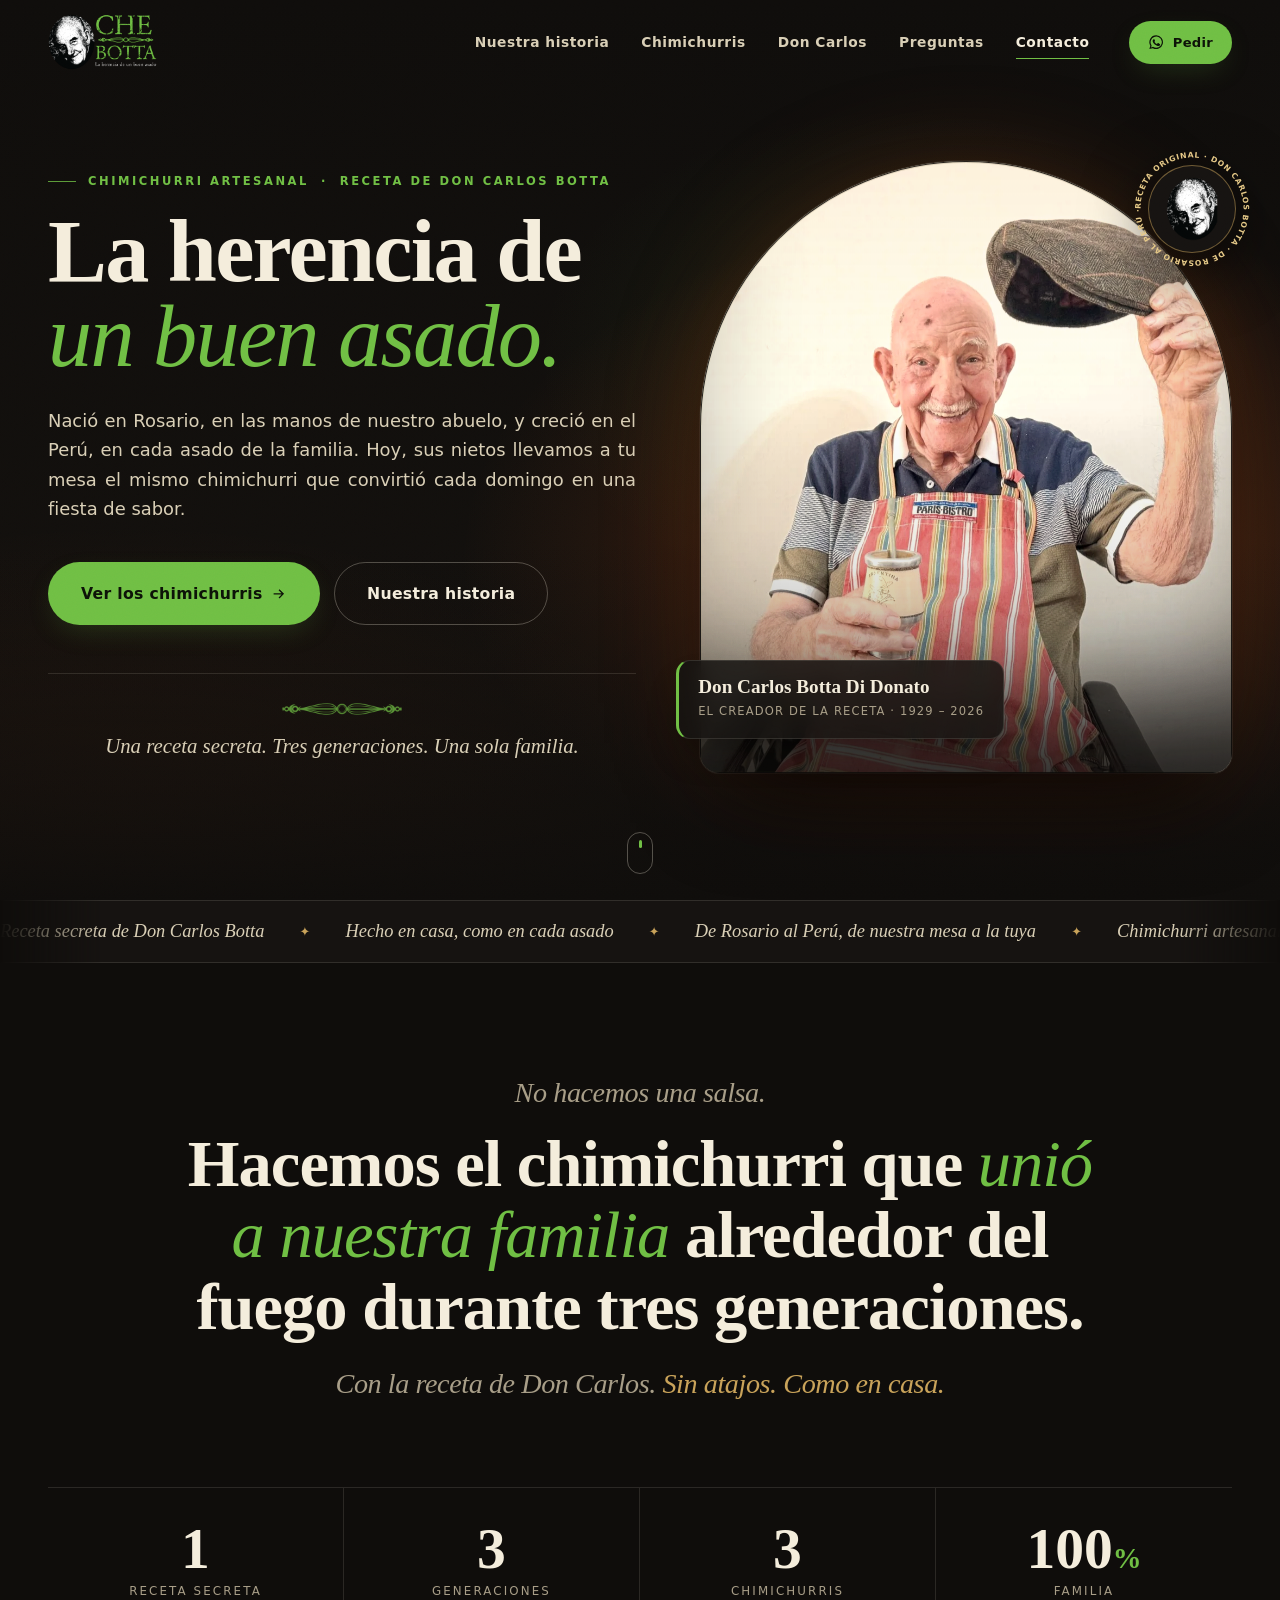
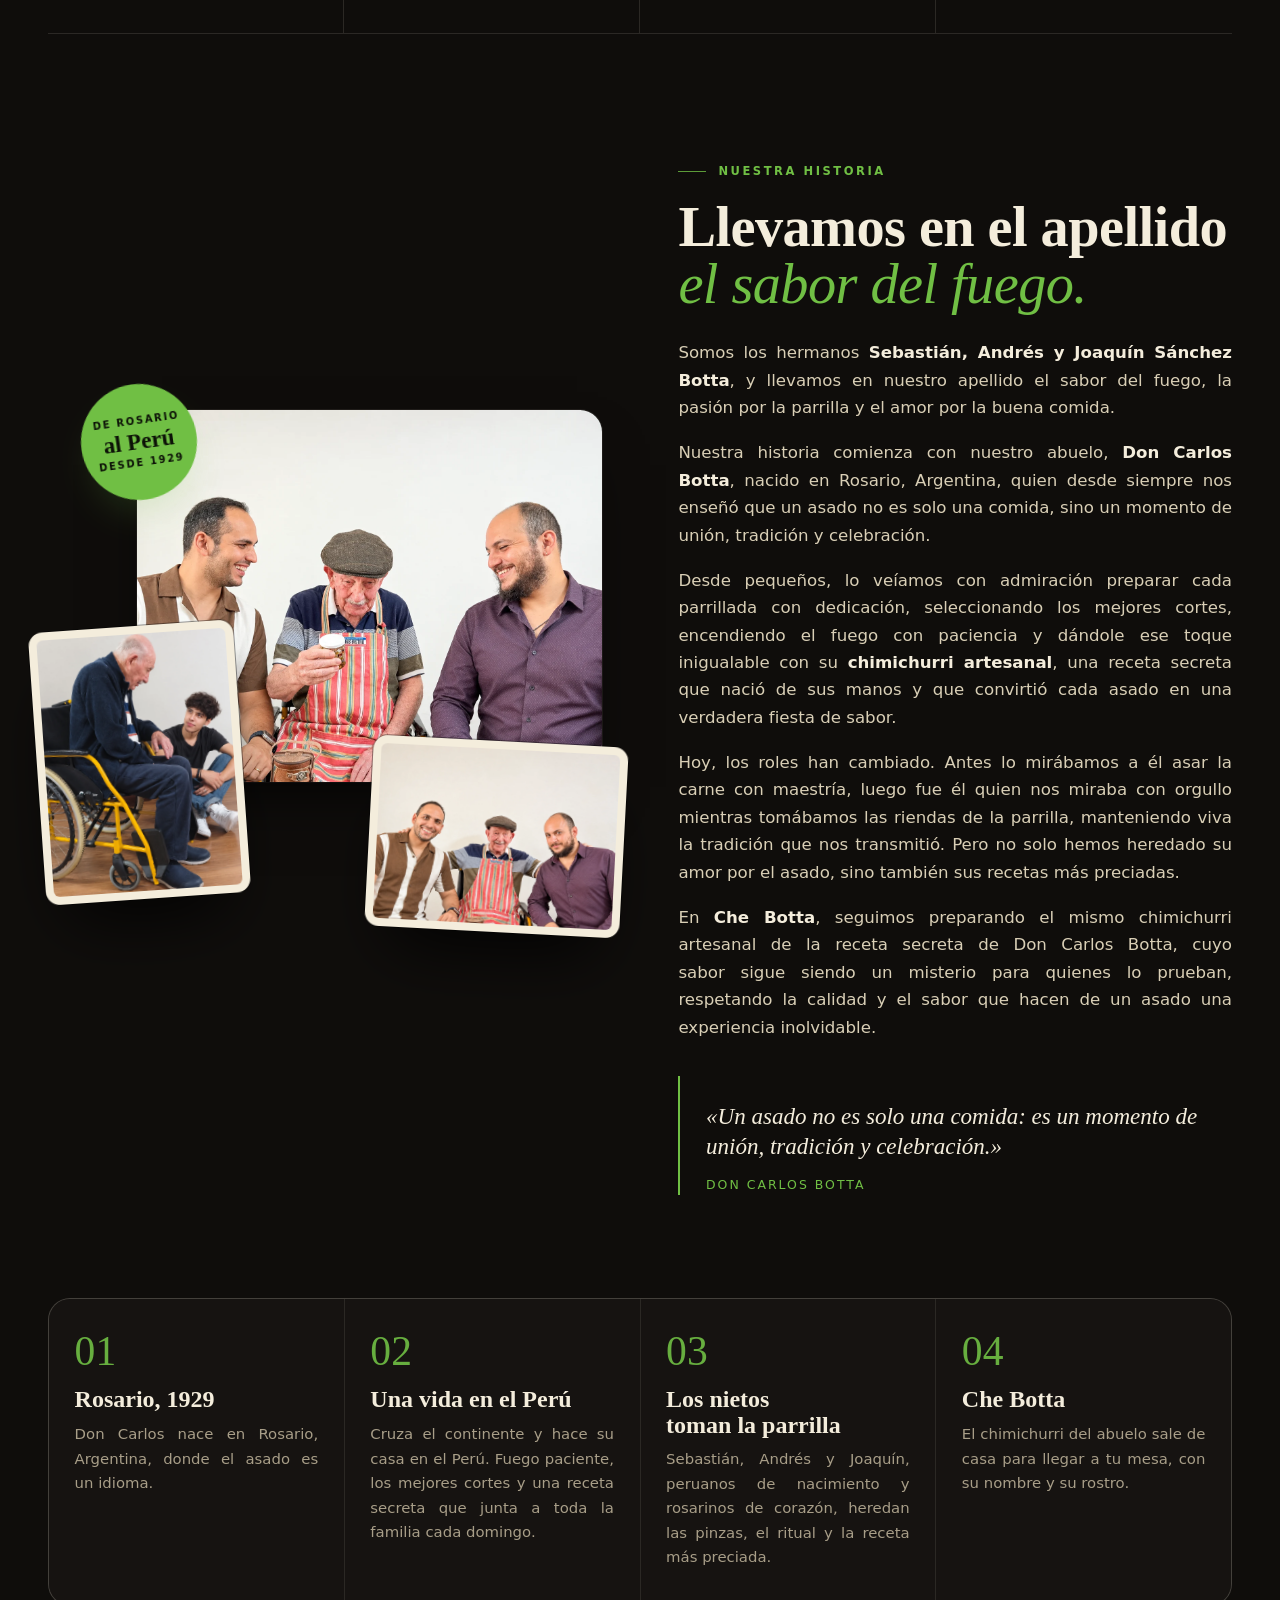
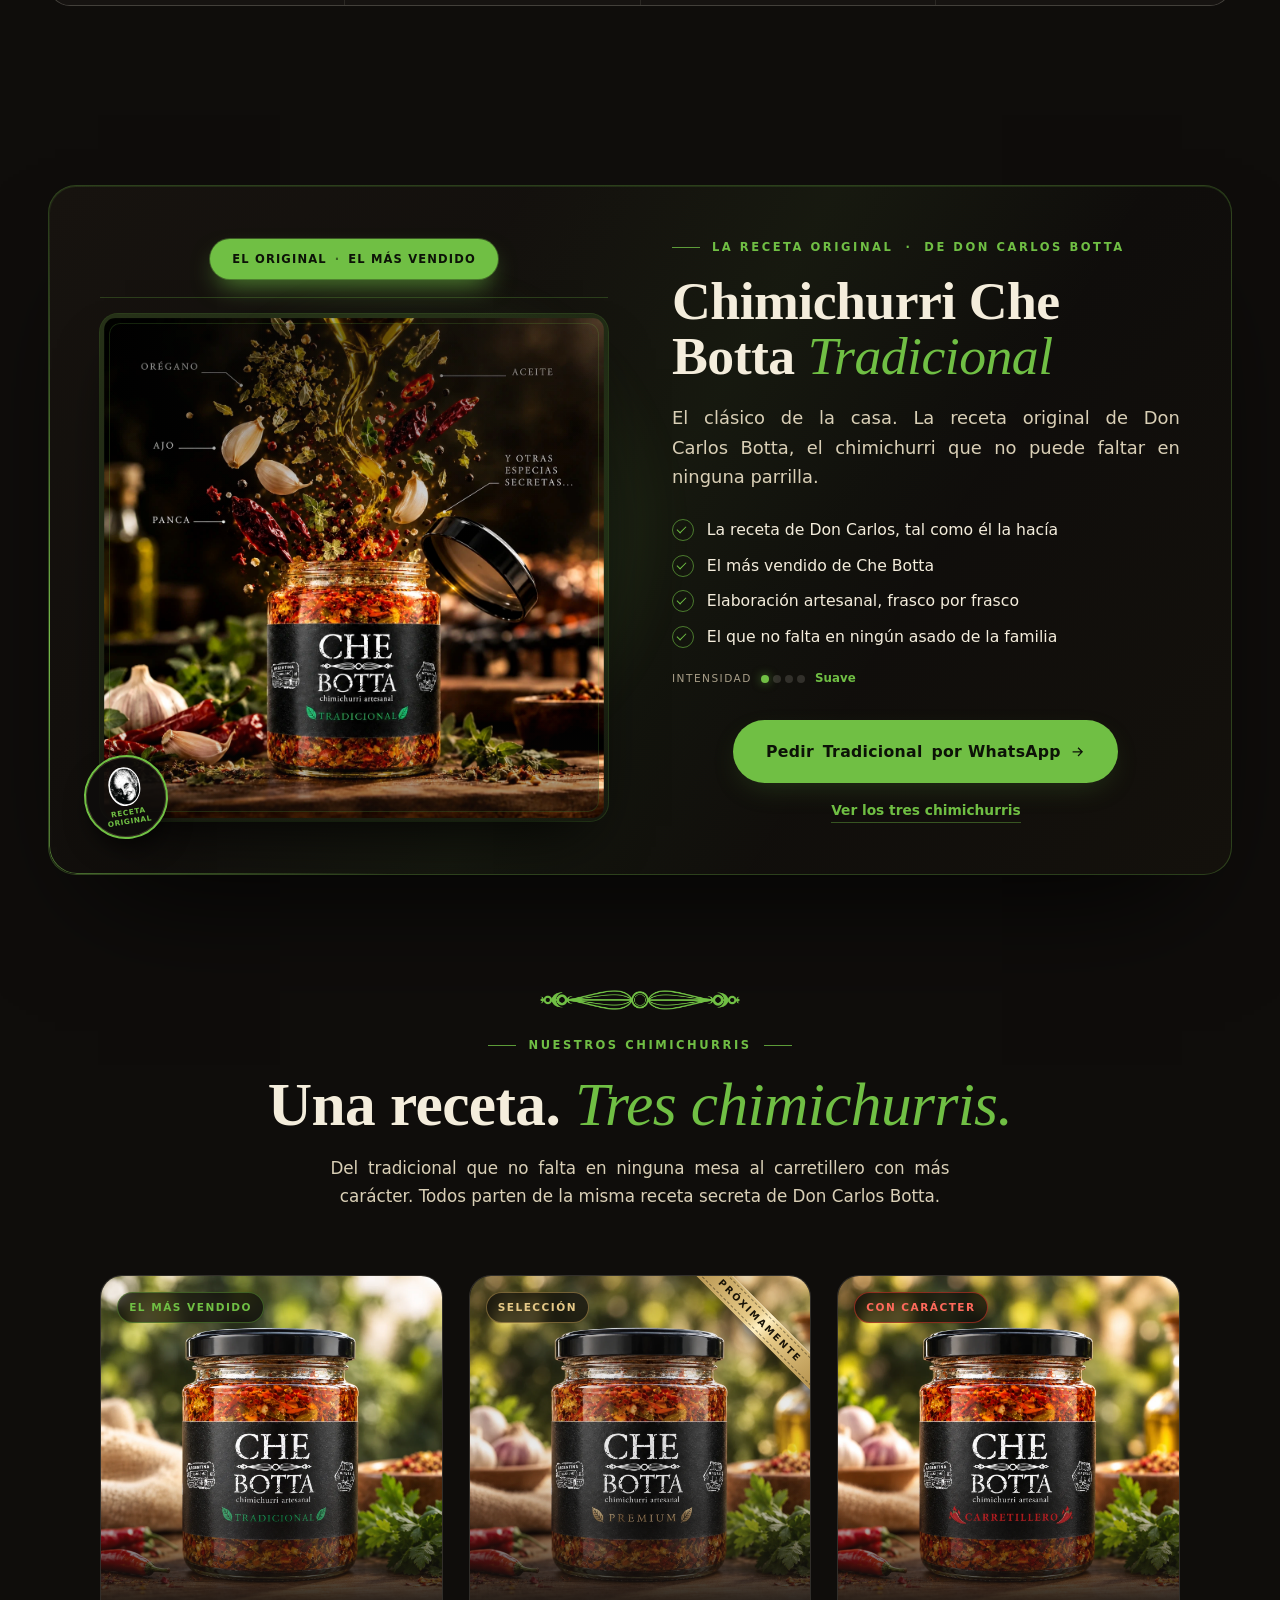
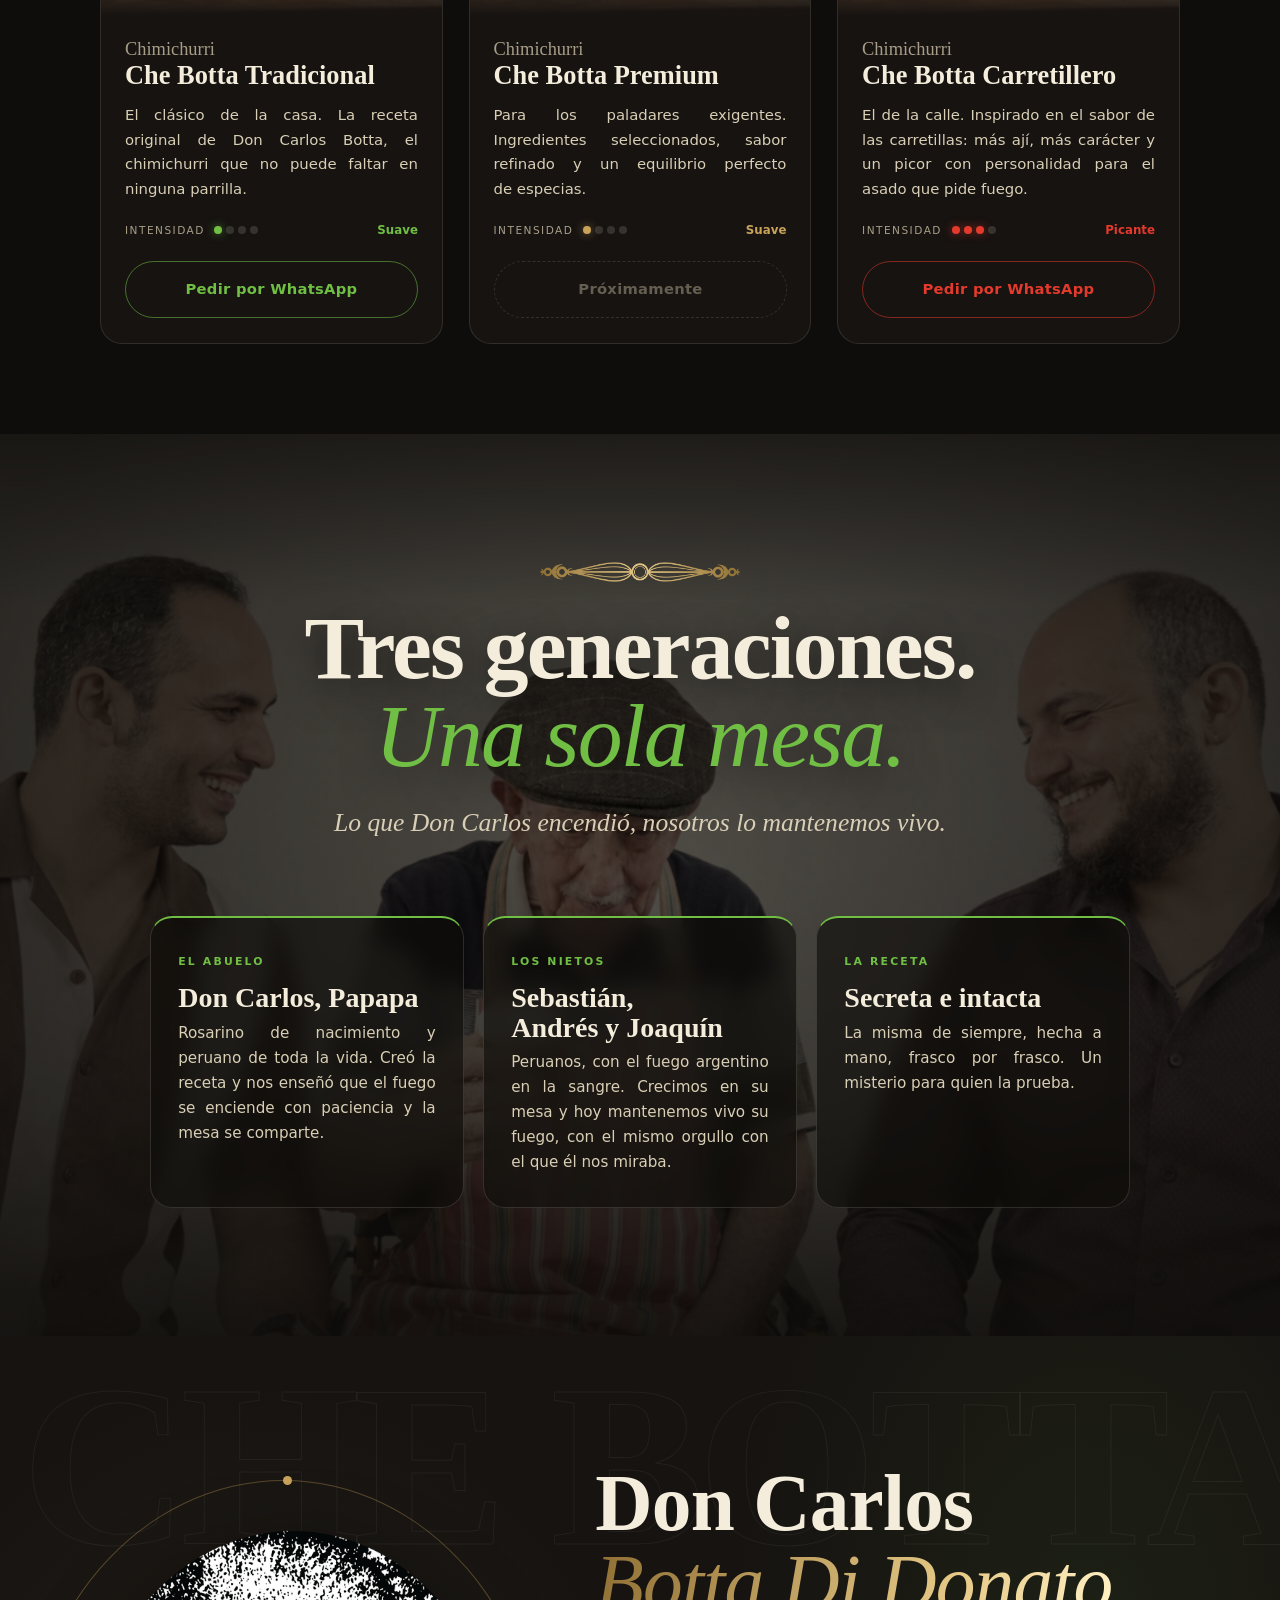
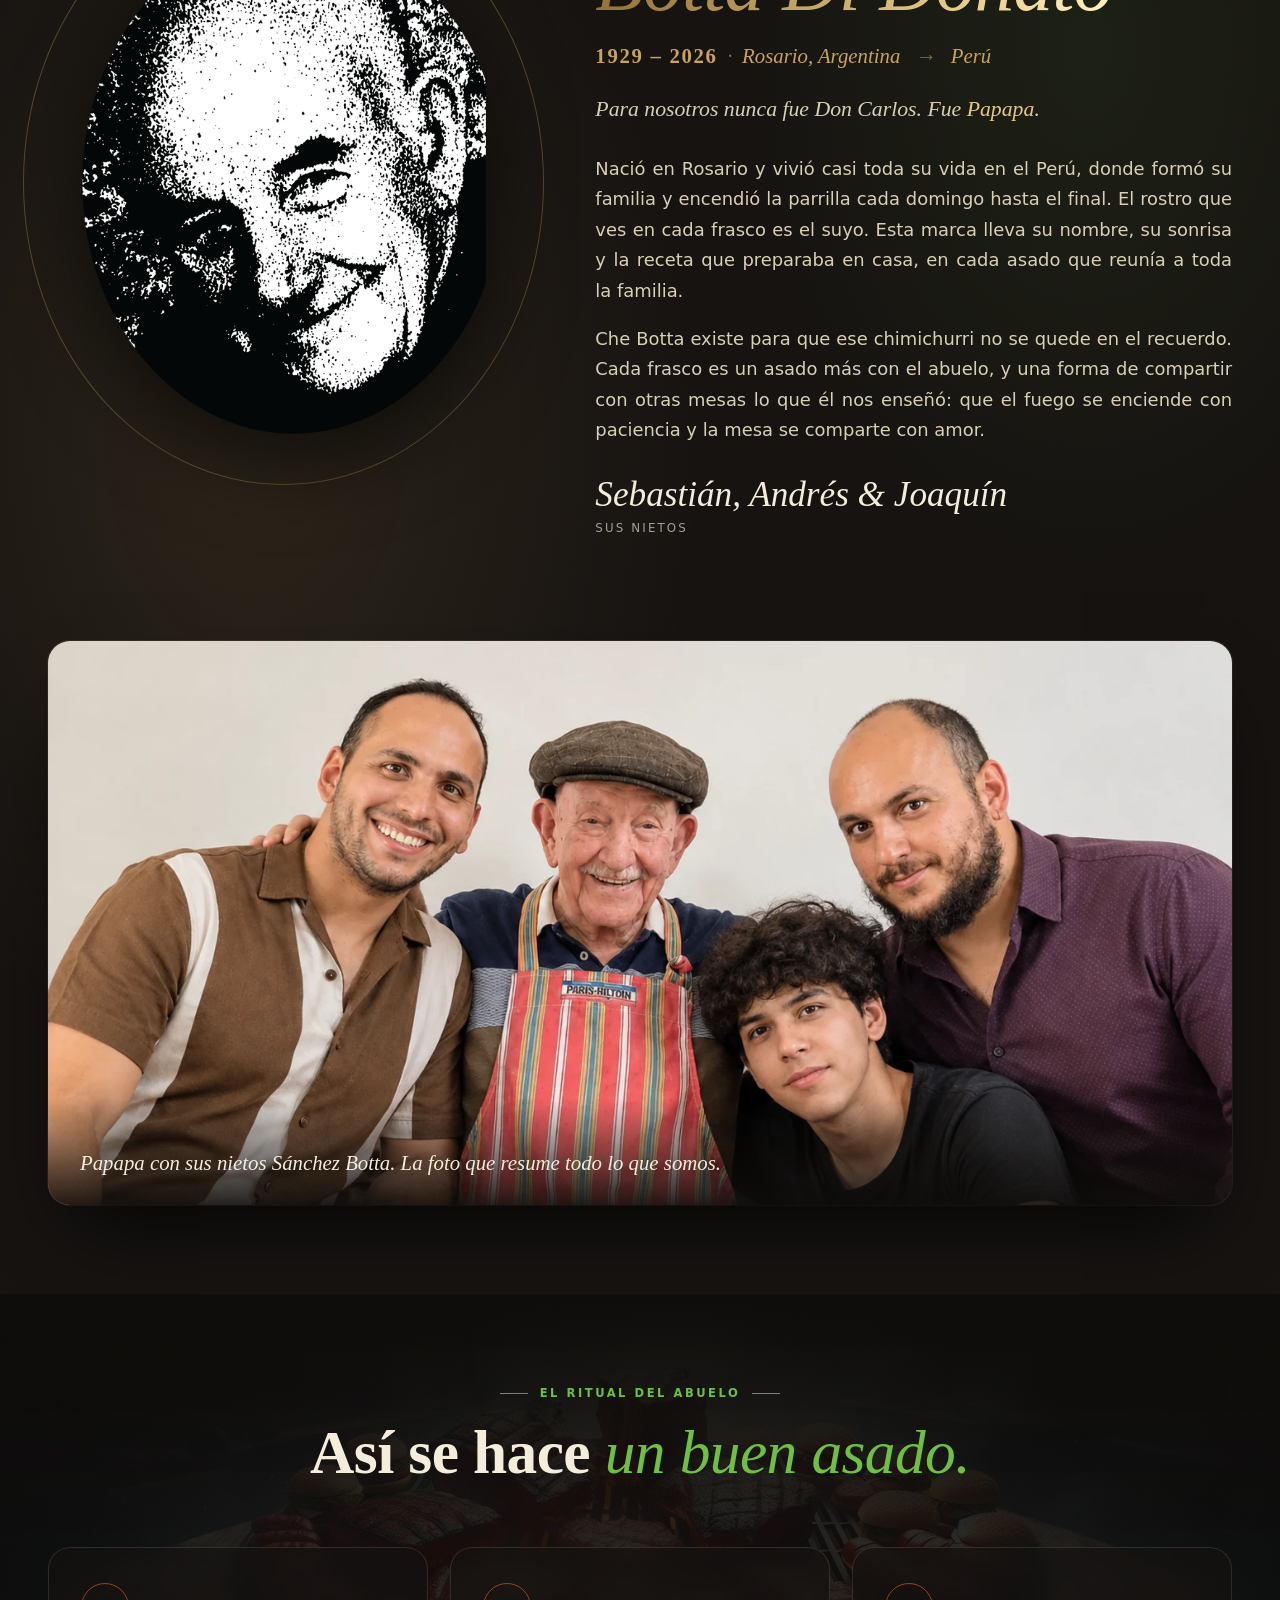
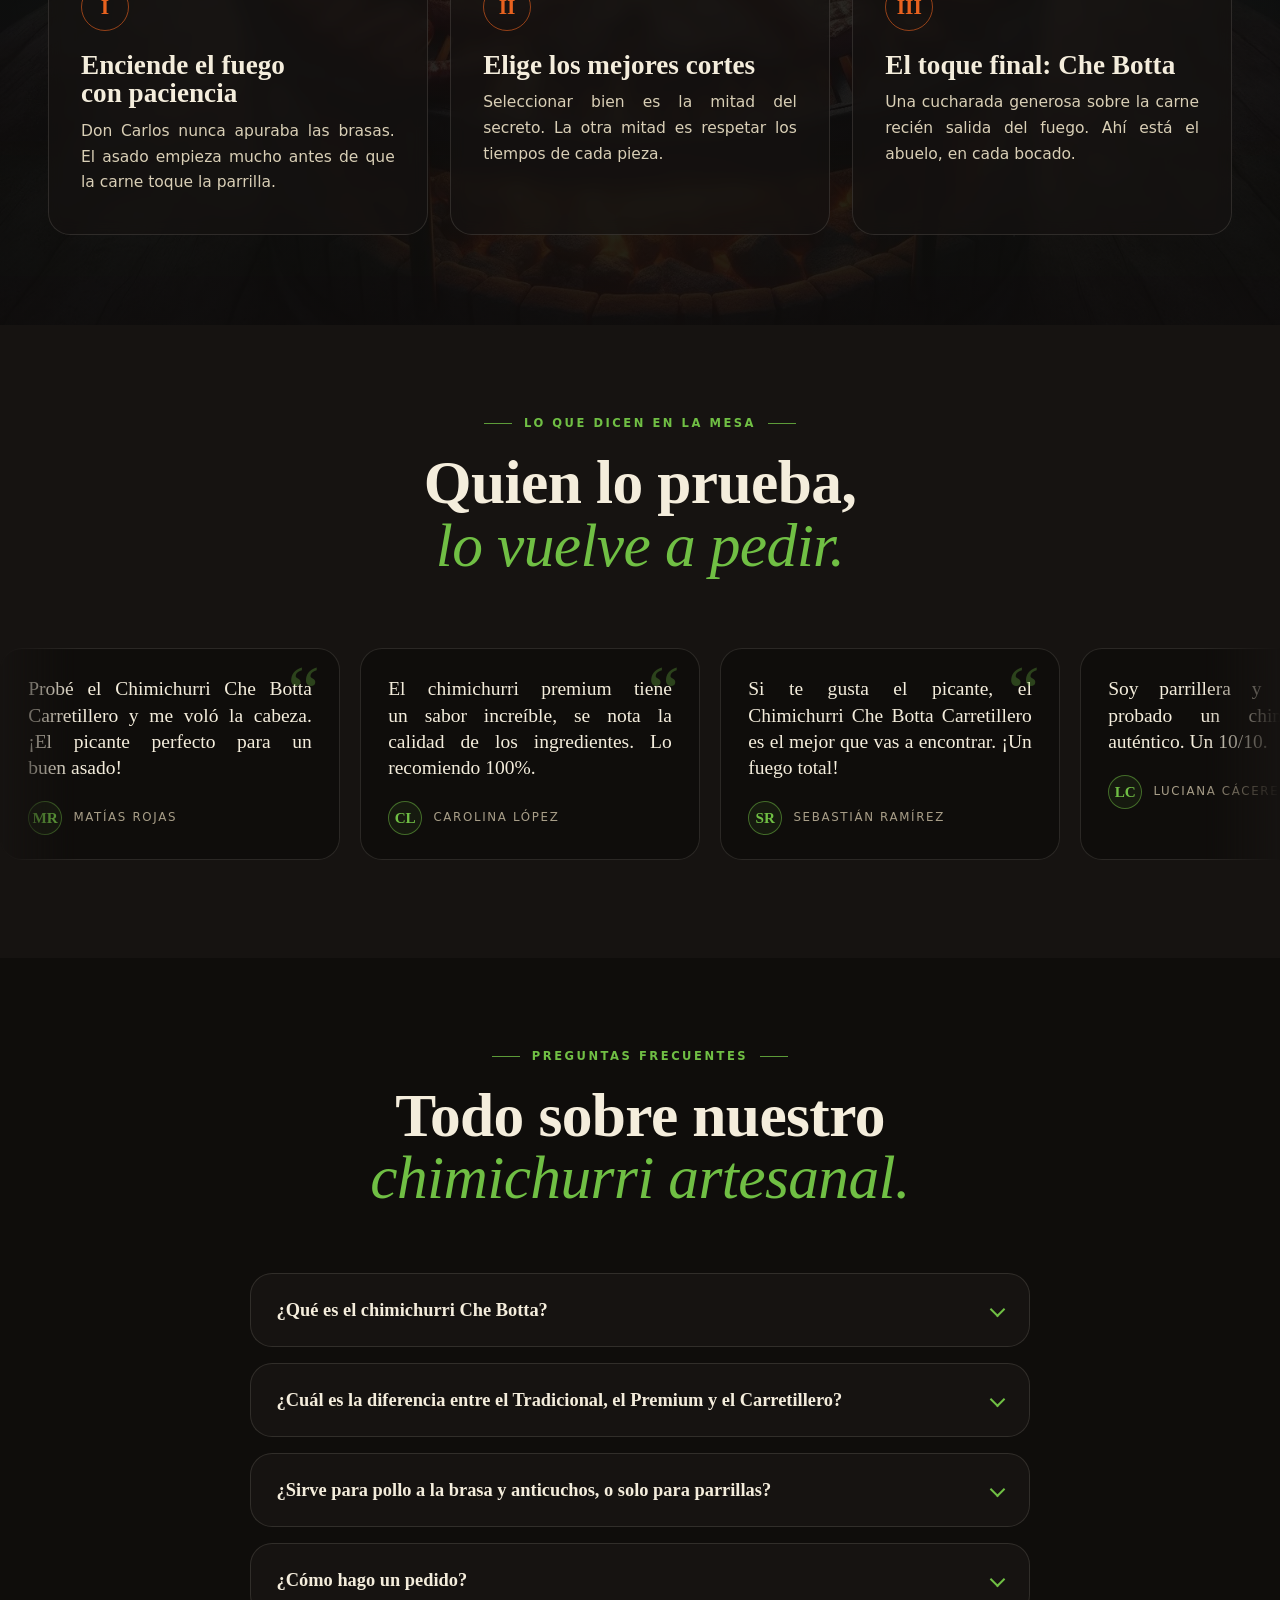
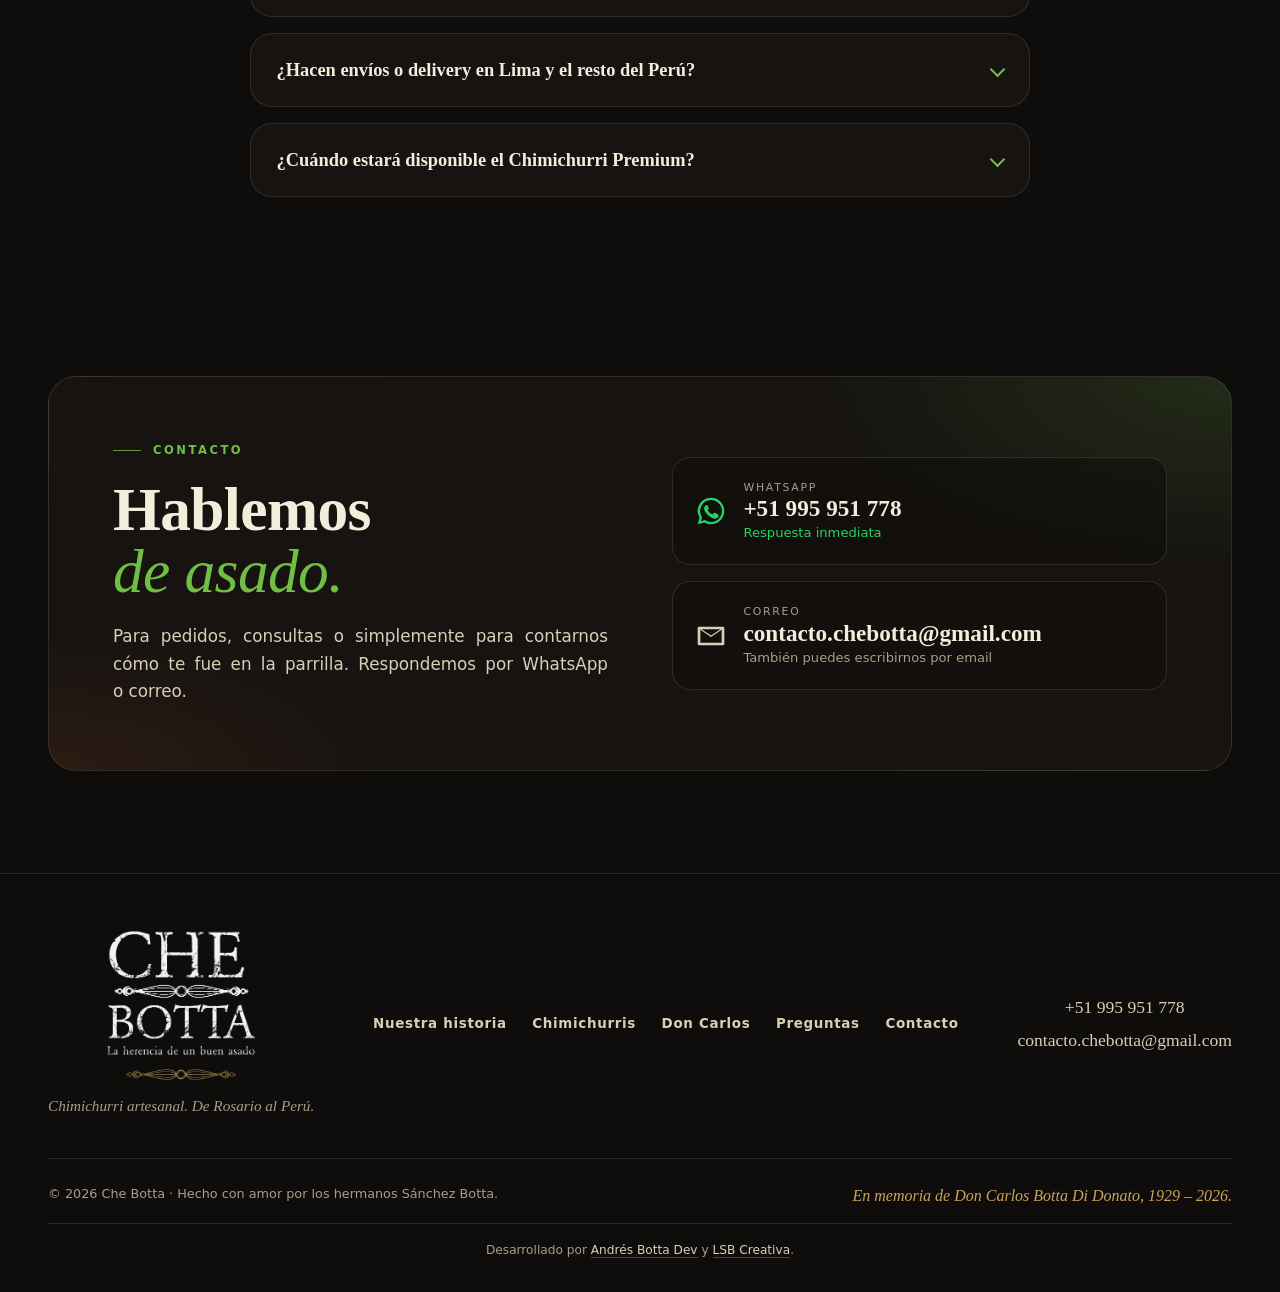
==== commit 9cbd541f: "Ajustes al destacado: sin numeracion, foto con mas contraste, punto de intensidad corregido - Se qui" ====
--- a/index.html
+++ b/index.html
@@ -341,7 +341,6 @@
 
           <div class="premium__visual">
             <div class="premium__kicker">
-              <span class="premium__num">01<small>/03</small></span>
               <span class="premium__claim"><span>El original</span><i>·</i><span>El más vendido</span></span>
             </div>
             <div class="premium__media">
--- a/css/styles.css
+++ b/css/styles.css
@@ -614,6 +614,7 @@
 /* ---------- Premium destacado ---------- */
 .productos { background: var(--carbon); }
 .premium {
+  --accent: var(--oro-2);
   position: relative; overflow: hidden;
   display: grid; grid-template-columns: 1fr 1fr; align-items: center; gap: clamp(2rem, 5vw, 5rem);
   padding: clamp(2rem, 4vw, 3.5rem);
@@ -644,17 +645,12 @@
 }
 
 /* Zona visual: ficha de catálogo + foto enmarcada + sello */
-.premium__visual { position: relative; --accent: var(--oro-2); }
+.premium__visual { position: relative; }
 .premium__kicker {
   display: flex; flex-direction: column; align-items: center; gap: .6rem;
   padding-bottom: 1.1rem; margin-bottom: 1rem;
   border-bottom: 1px solid rgba(230,201,135,.22);
 }
-.premium__num {
-  font-family: var(--sans); font-size: .68rem; font-weight: 700; letter-spacing: .22em; color: var(--crema-3);
-  display: flex; align-items: baseline; gap: .3rem;
-}
-.premium__num small { font-size: .68rem; font-weight: 700; color: var(--crema-3); letter-spacing: .1em; opacity: .6; }
 .premium__claim {
   display: flex; align-items: center; gap: .5rem;
   padding: .65rem 1.4rem; border-radius: 999px;
@@ -721,7 +717,7 @@
 .premium__more:hover { border-color: var(--oro-2); }
 
 /* Variante Tradicional (verde de marca) */
-.premium--tradicional { border-color: rgba(112,191,68,.28); box-shadow: 0 60px 120px -50px rgba(0,0,0,.9), inset 0 1px 0 rgba(112,191,68,.15); }
+.premium--tradicional { --accent: var(--verde); border-color: rgba(112,191,68,.28); box-shadow: 0 60px 120px -50px rgba(0,0,0,.9), inset 0 1px 0 rgba(112,191,68,.15); }
 .premium--tradicional::before { background: linear-gradient(120deg, transparent 30%, rgba(112,191,68,.06) 50%, transparent 70%); }
 .premium--tradicional .premium__glow { background: radial-gradient(circle, rgba(112,191,68,.28), rgba(112,191,68,.08) 45%, transparent 70%); }
 .premium--tradicional .premium__border { background: conic-gradient(from var(--a, 0deg), transparent 0 60%, rgba(130,208,84,.9) 72%, transparent 84%); }
@@ -730,7 +726,6 @@
   box-shadow: 0 30px 60px -25px rgba(0,0,0,.9), 0 0 0 1px rgba(112,191,68,.25);
 }
 .premium--tradicional .premium__media::after { box-shadow: inset 0 0 0 1px rgba(112,191,68,.18); }
-.premium--tradicional .premium__visual { --accent: var(--verde); }
 .premium--tradicional .premium__kicker { border-bottom-color: rgba(112,191,68,.25); }
 .premium--tradicional .premium__title em { font-style: italic; font-weight: 500; color: var(--verde); }
 .premium--tradicional .premium__list i { border-color: rgba(112,191,68,.6); }
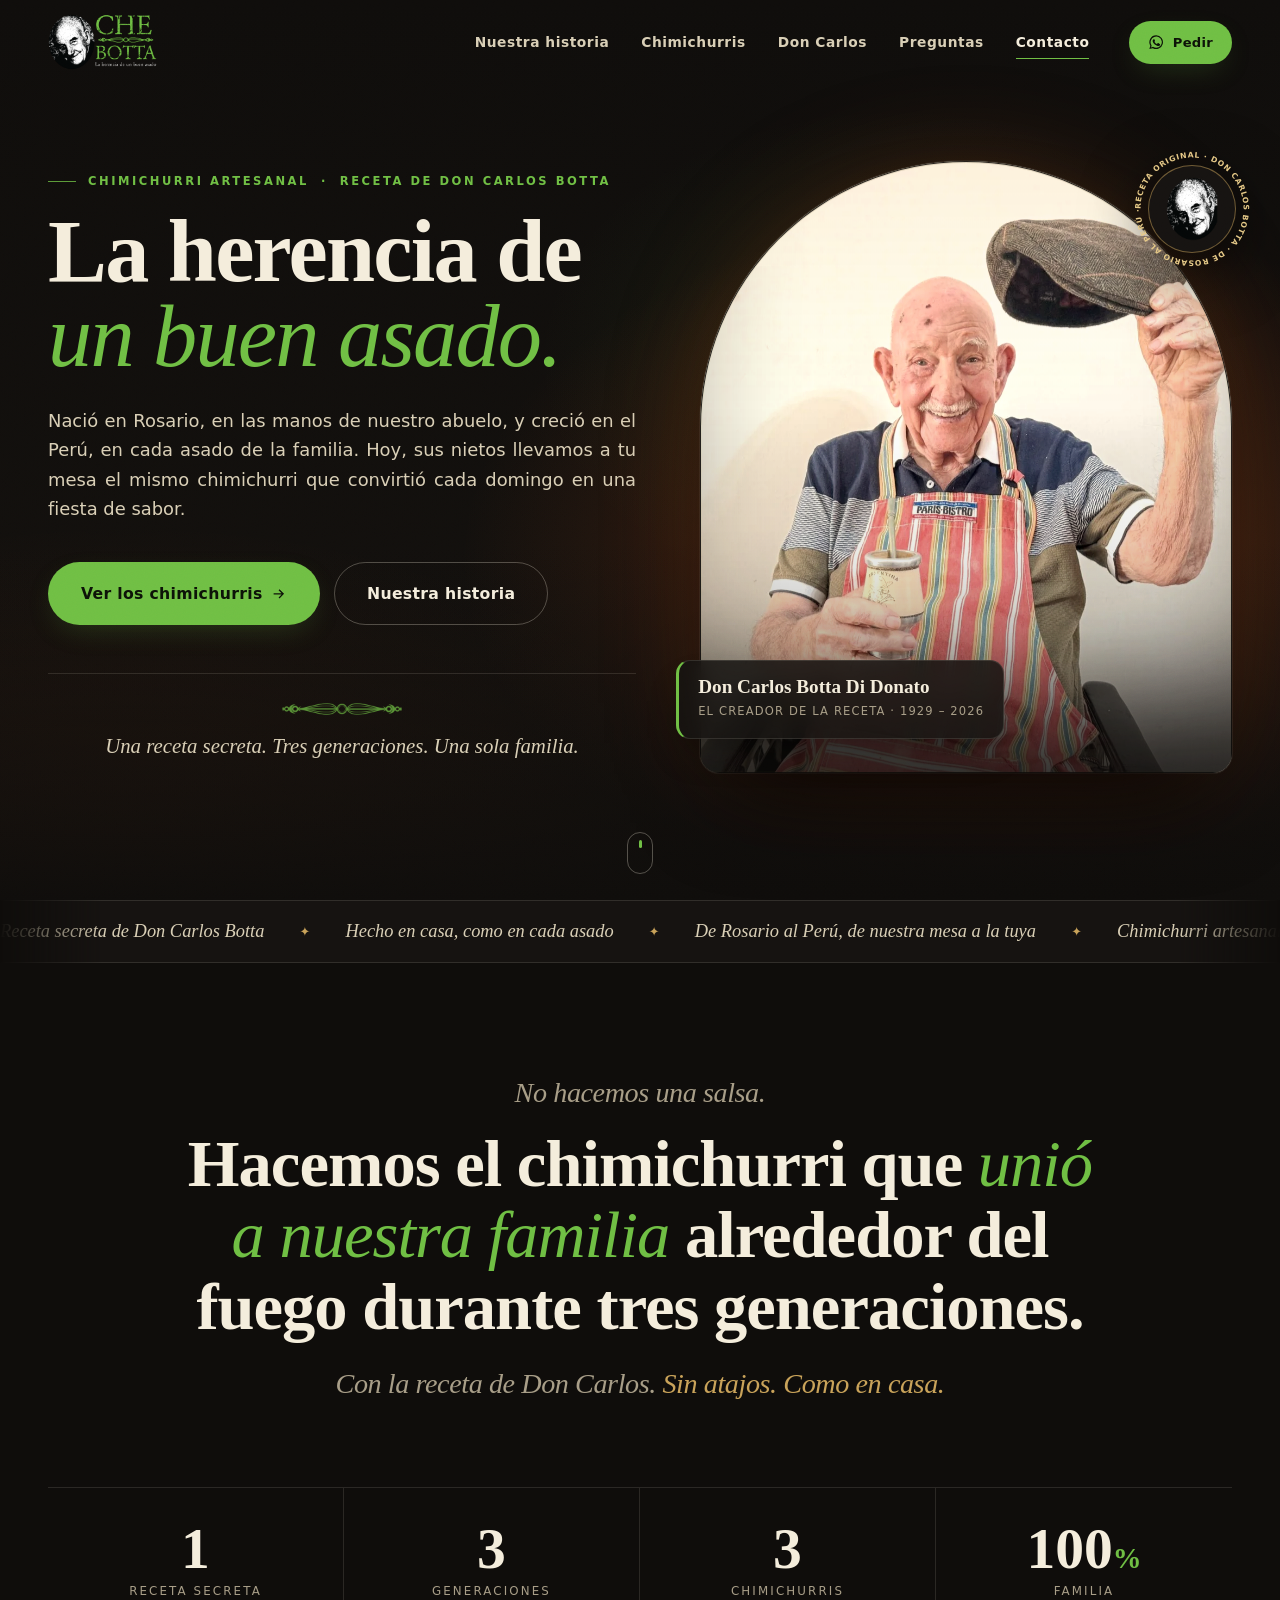
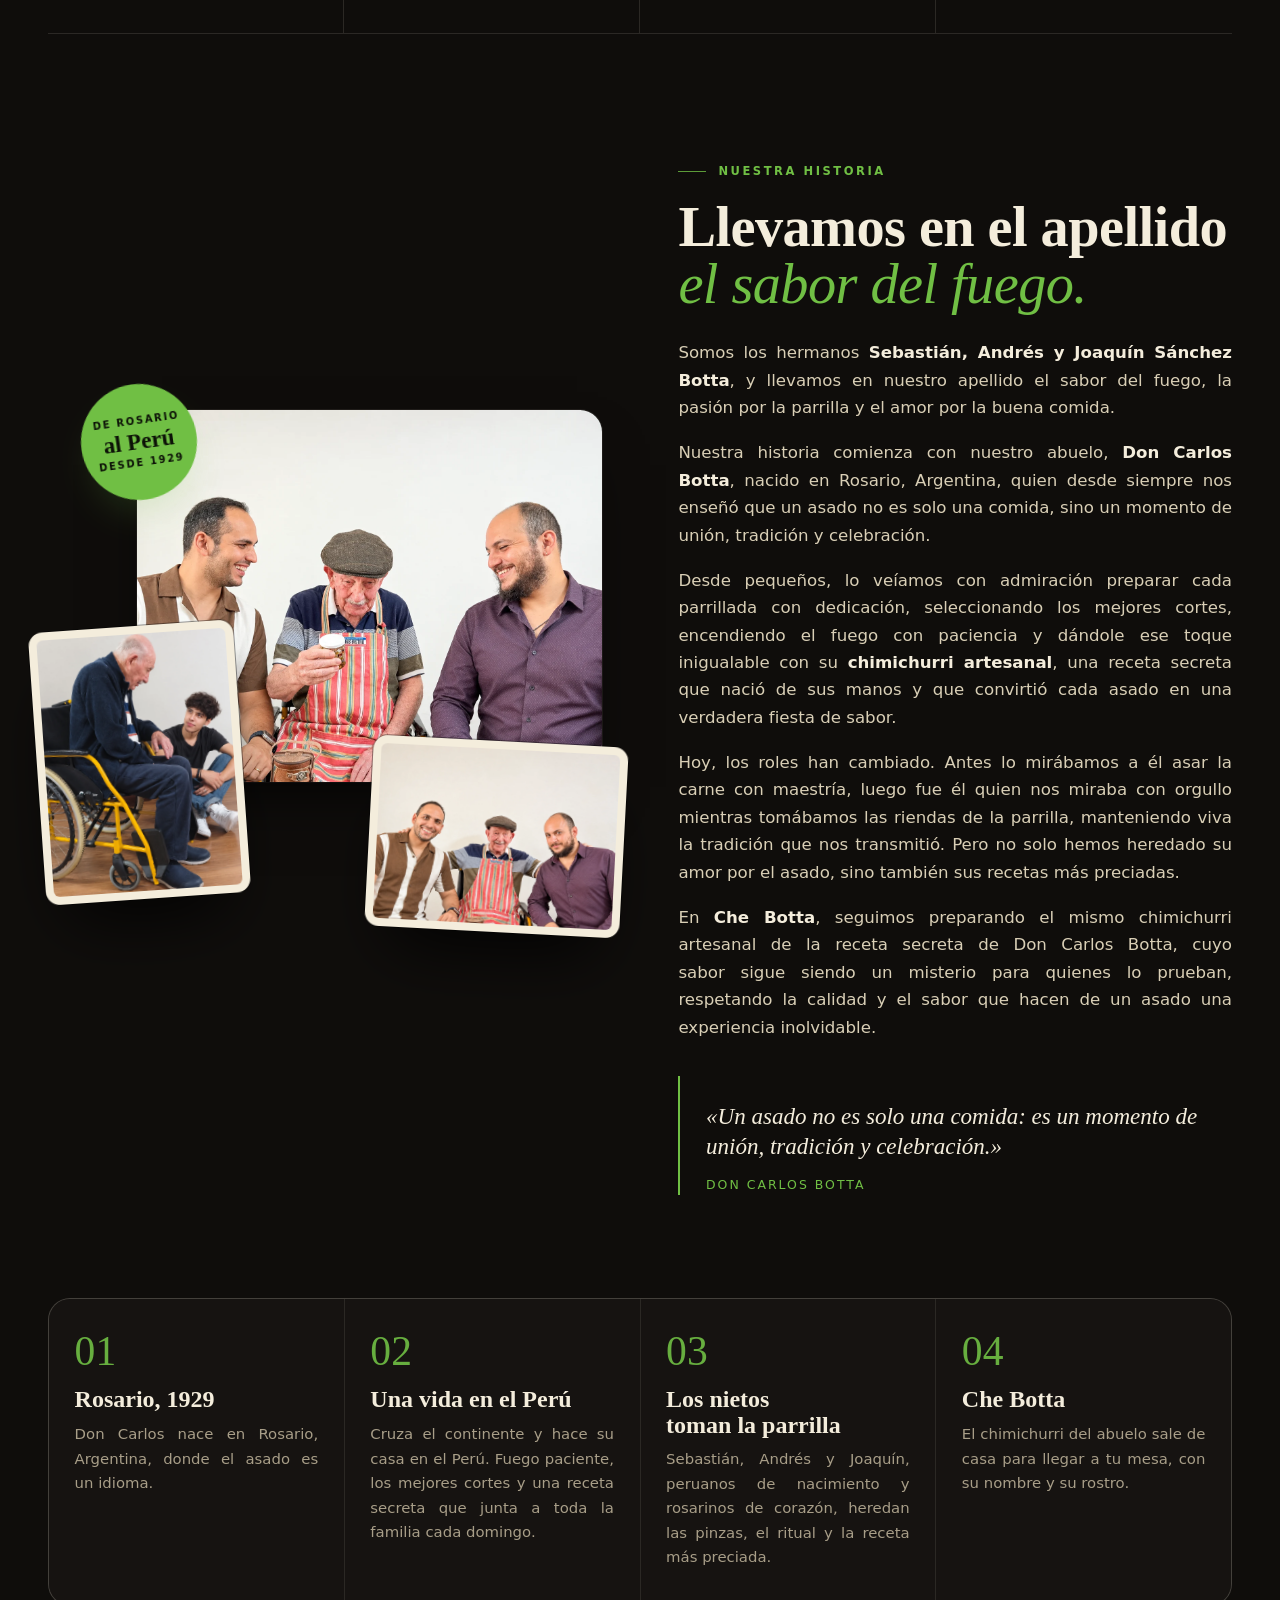
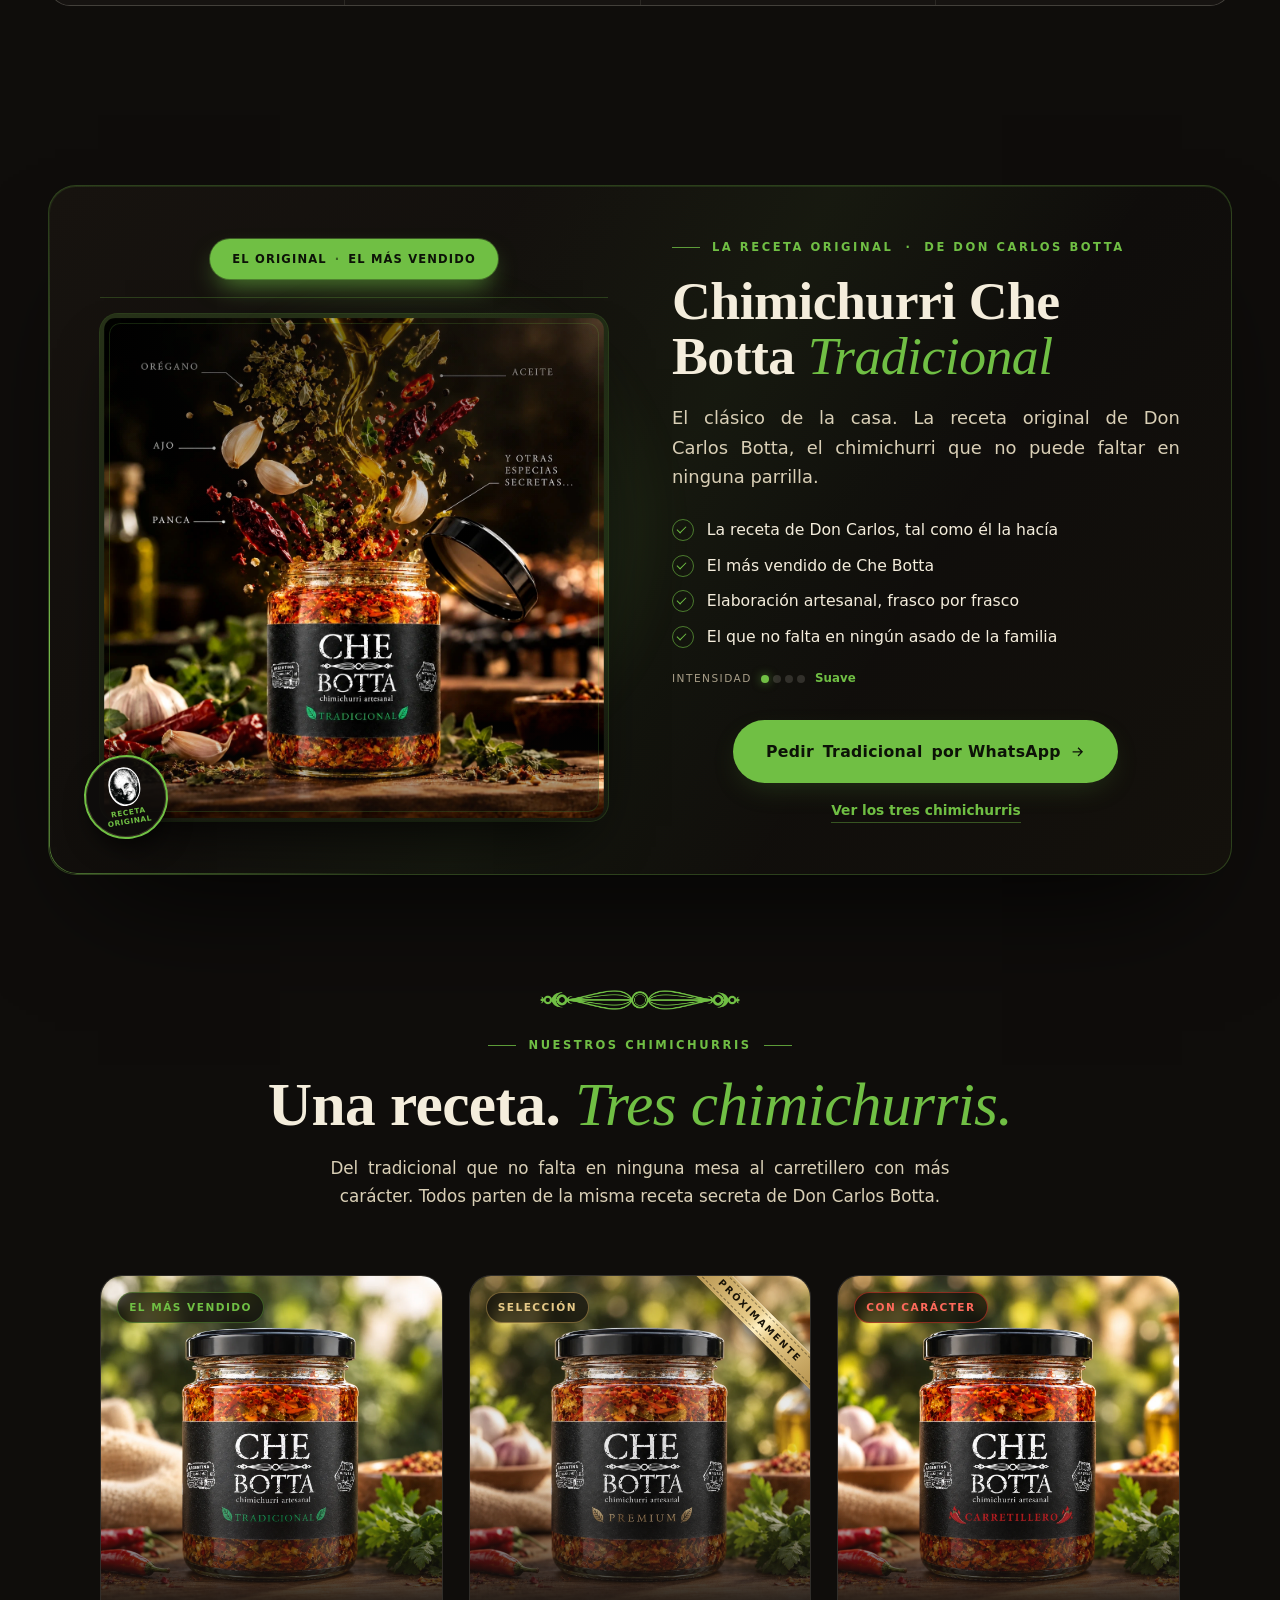
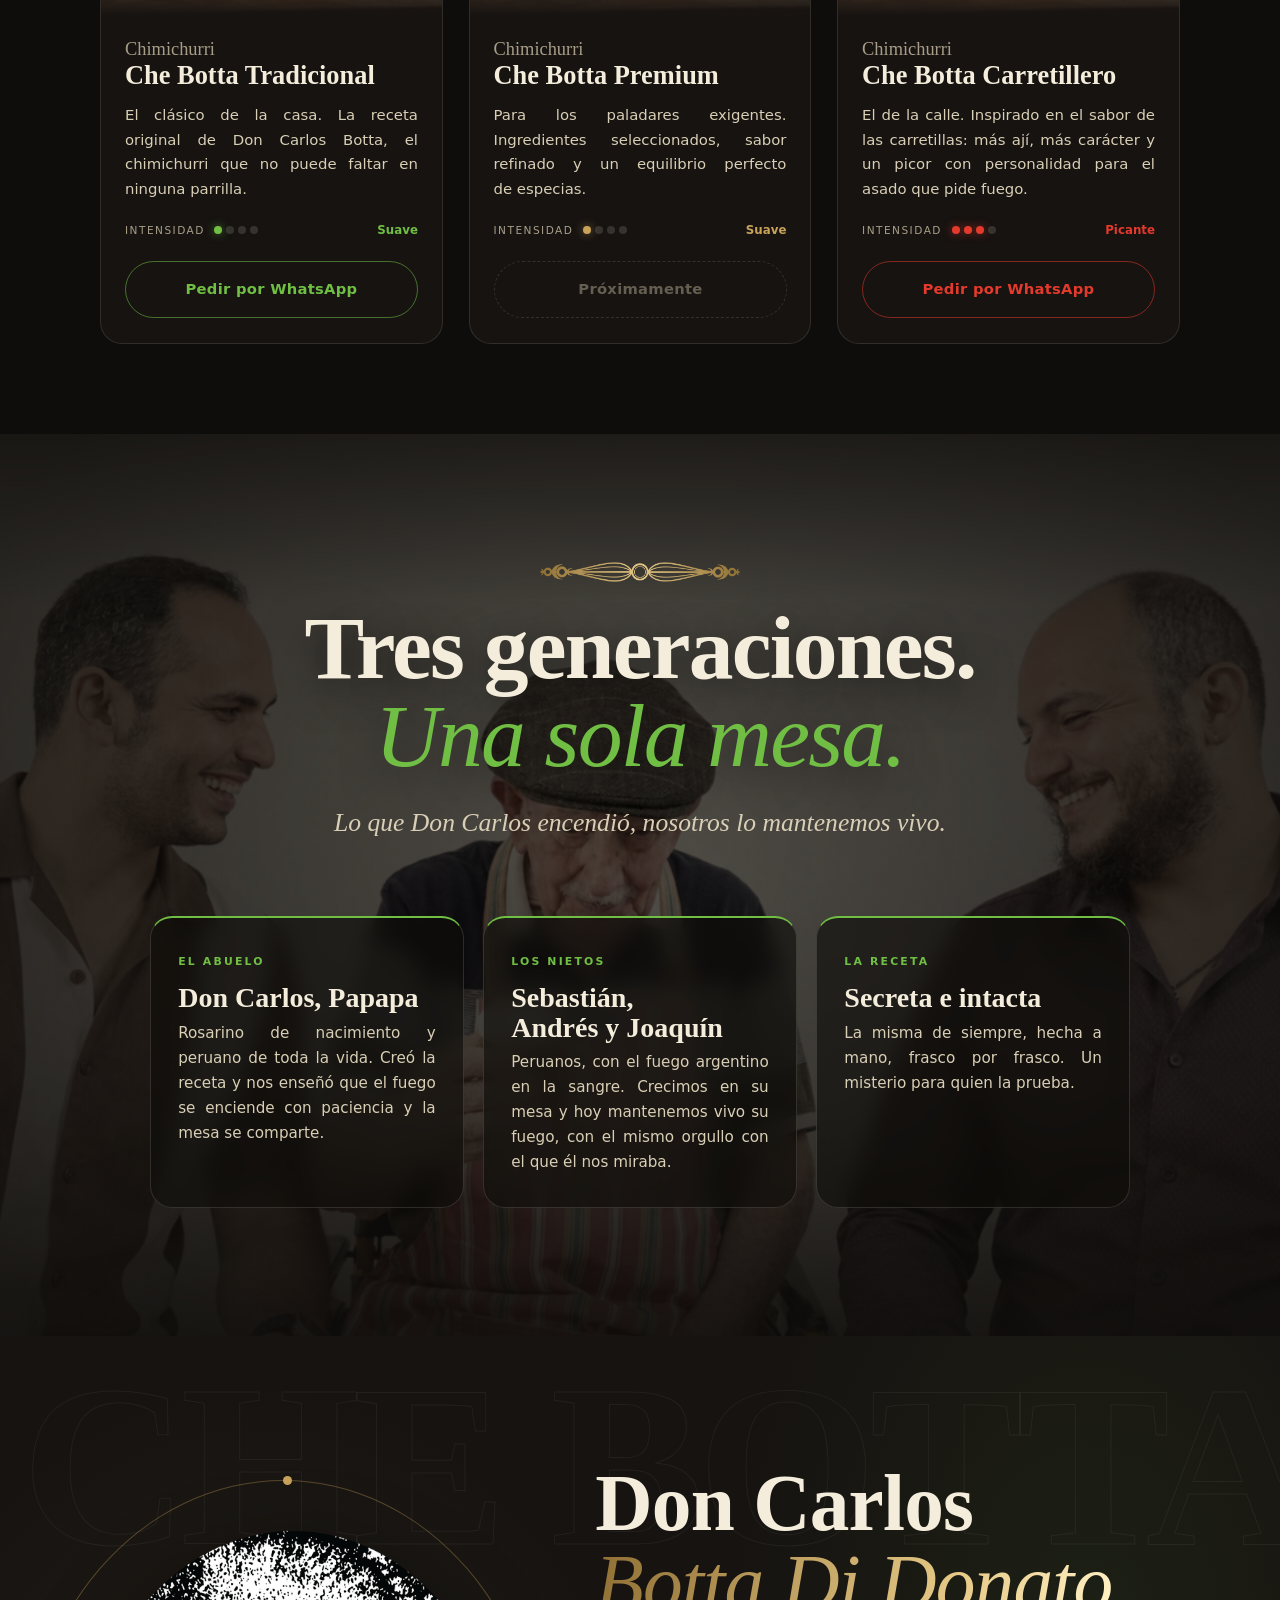
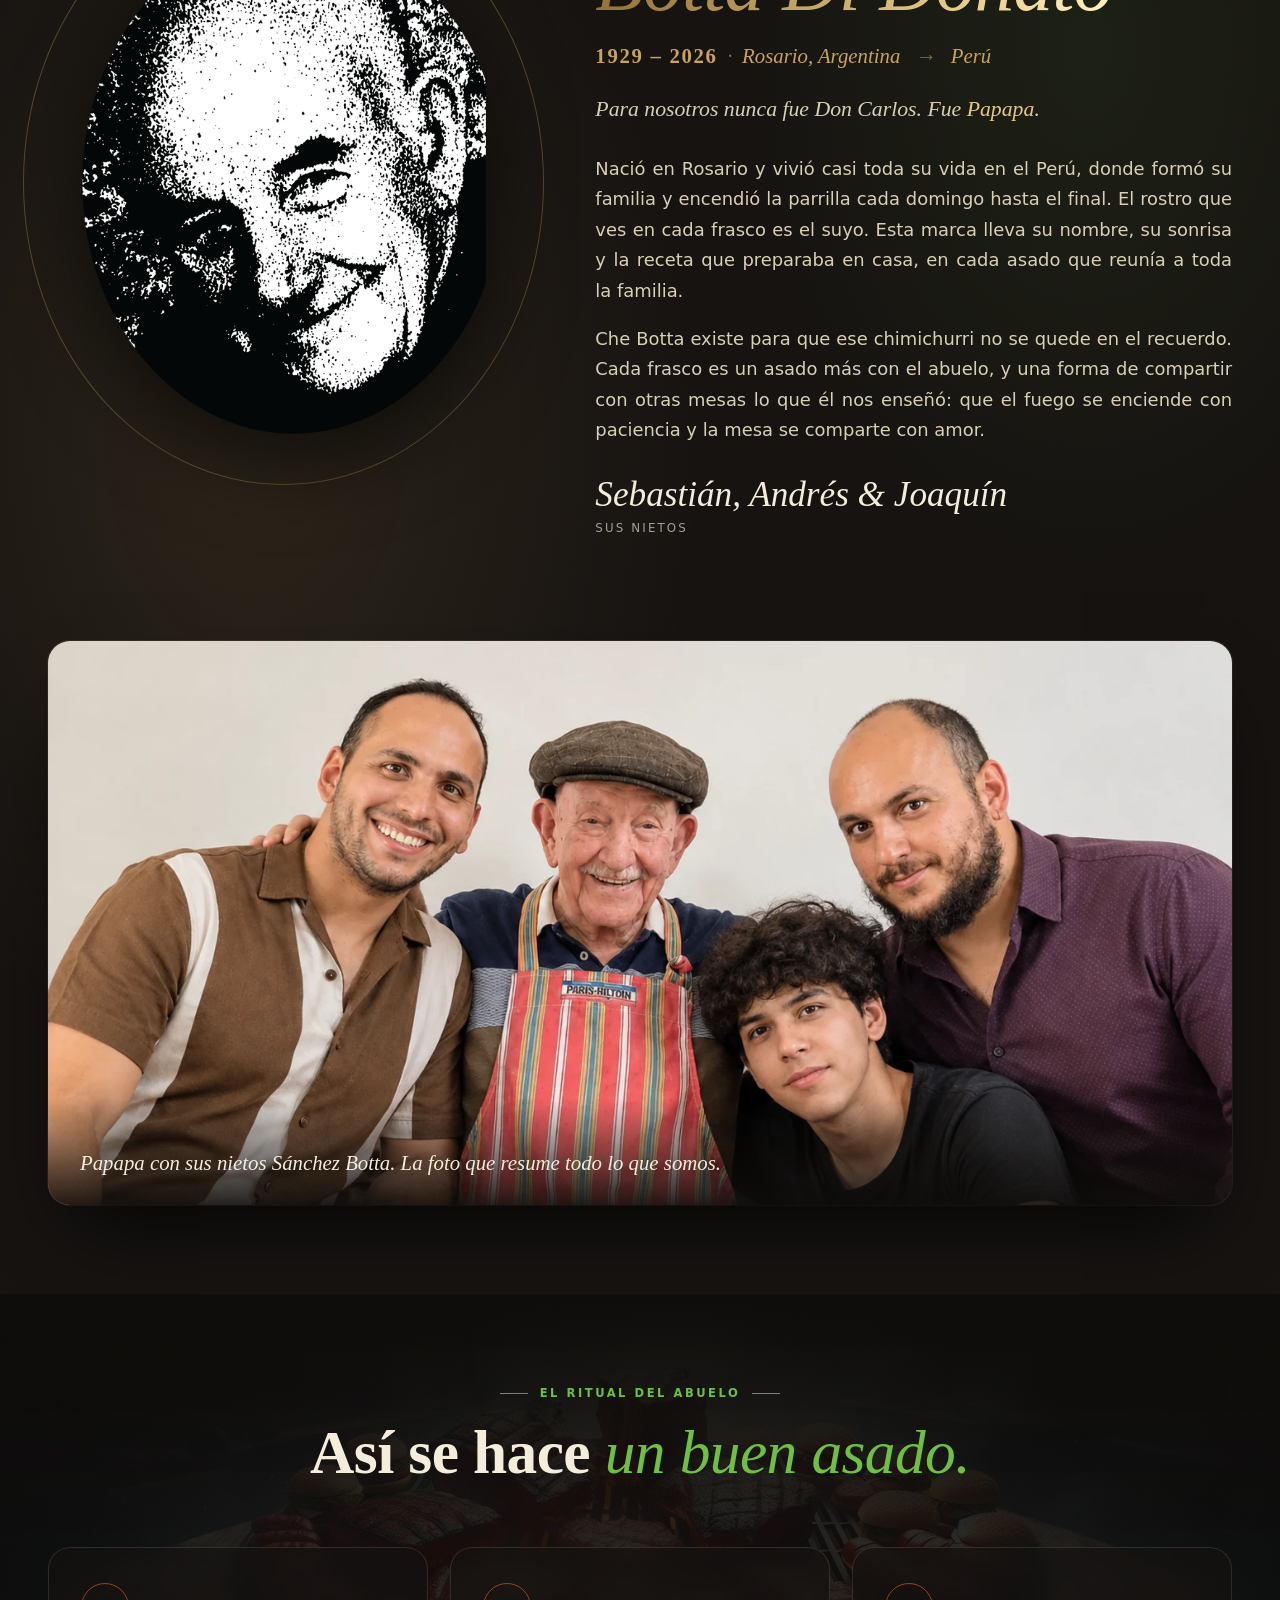
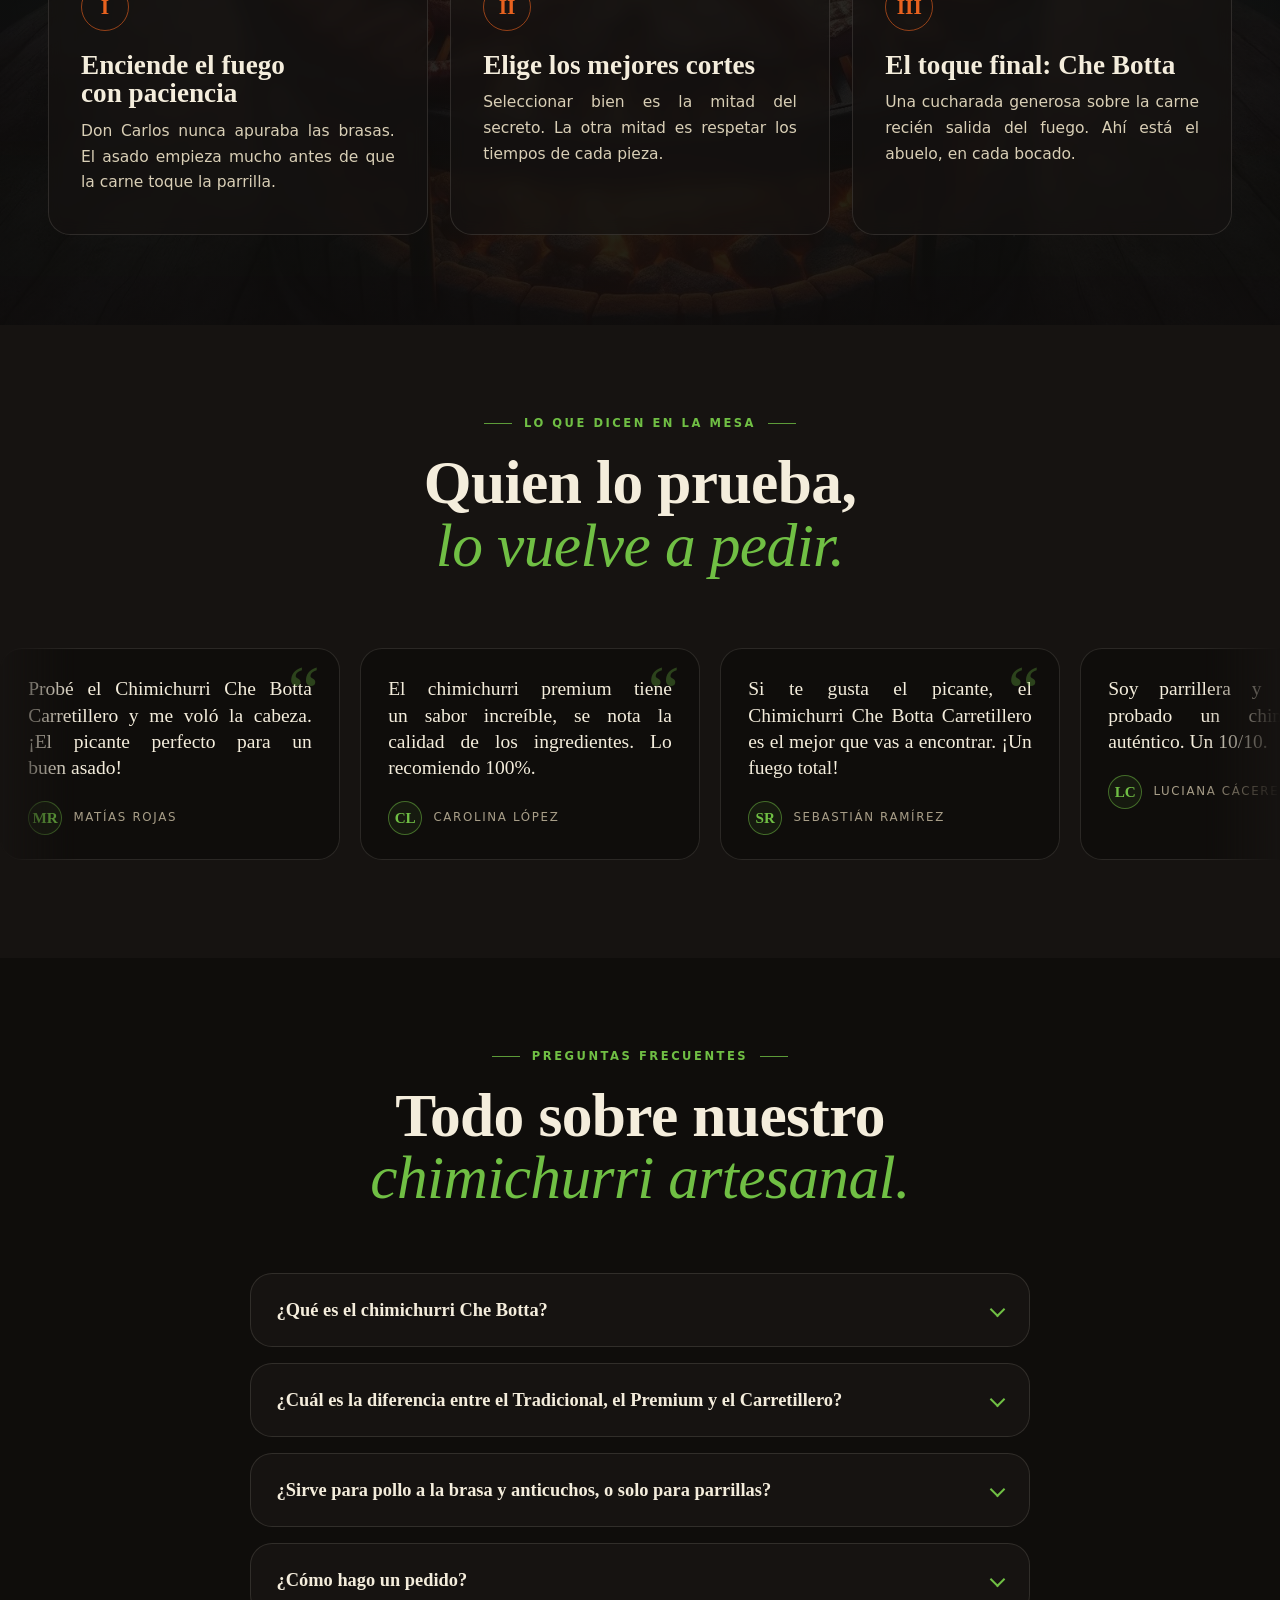
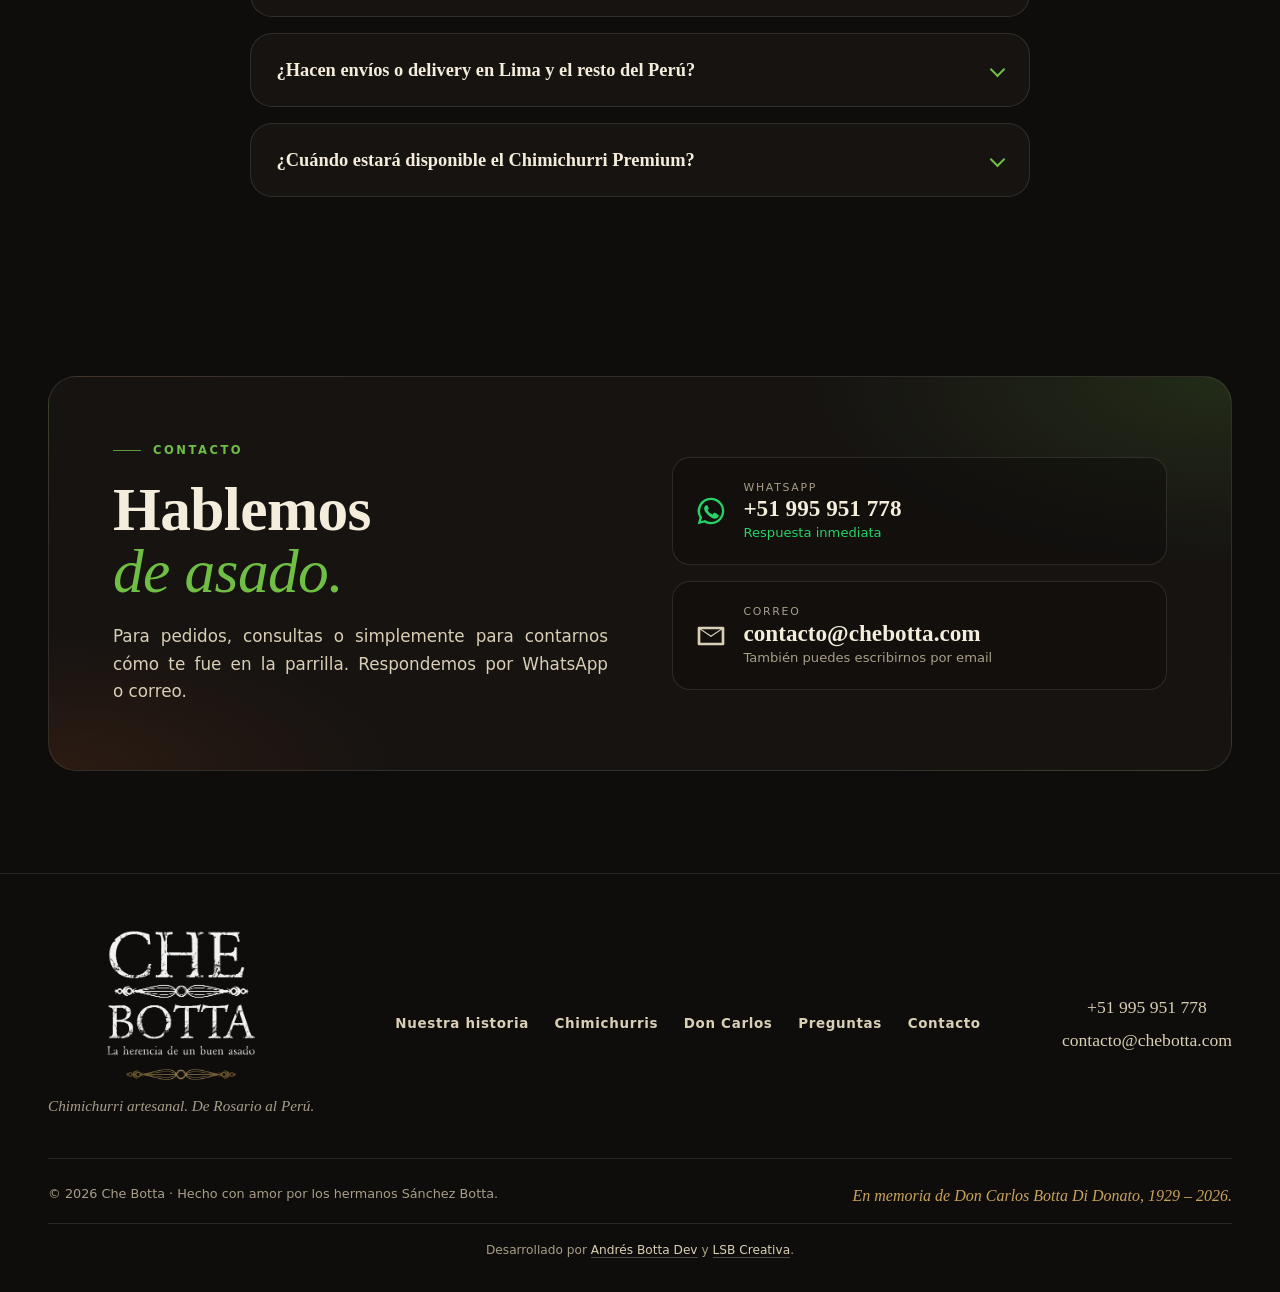
==== commit 43b70c00: "Actualiza el correo de contacto al dominio corporativo contacto@chebotta.com" ====
--- a/index.html
+++ b/index.html
@@ -57,7 +57,7 @@
         "image": "https://chebotta.com/assets/fotos/don-carlos-brindis.webp",
         "description": "Che Botta elabora chimichurri artesanal en Perú siguiendo la receta secreta de Don Carlos Botta, con raíces en Rosario, Argentina.",
         "slogan": "La herencia de un buen asado",
-        "email": "contacto.chebotta@gmail.com",
+        "email": "contacto@chebotta.com",
         "telephone": "+51995951778",
         "areaServed": {"@type": "Country", "name": "Perú"},
         "knowsLanguage": "es",
@@ -634,10 +634,10 @@
             <span class="contact-tile__value">+51 995 951 778</span>
             <span class="contact-tile__hint">Respuesta inmediata</span>
           </a>
-          <a class="contact-tile" href="mailto:contacto.chebotta@gmail.com">
+          <a class="contact-tile" href="mailto:contacto@chebotta.com">
             <svg class="ico" viewBox="0 0 24 24" aria-hidden="true"><path d="M3 5h18a1 1 0 0 1 1 1v12a1 1 0 0 1-1 1H3a1 1 0 0 1-1-1V6a1 1 0 0 1 1-1Zm1 2.4V17h16V7.4l-8 5.3-8-5.3ZM4.9 7l7.1 4.7L19.1 7H4.9Z"/></svg>
             <span class="contact-tile__label">Correo</span>
-            <span class="contact-tile__value">contacto.chebotta@gmail.com</span>
+            <span class="contact-tile__value">contacto@chebotta.com</span>
             <span class="contact-tile__hint">También puedes escribirnos por email</span>
           </a>
         </div>
@@ -663,7 +663,7 @@
       </nav>
       <div class="footer__contact">
         <a href="https://wa.me/51995951778" target="_blank" rel="noopener noreferrer">+51 995 951 778</a>
-        <a href="mailto:contacto.chebotta@gmail.com">contacto.chebotta@gmail.com</a>
+        <a href="mailto:contacto@chebotta.com">contacto@chebotta.com</a>
       </div>
     </div>
     <div class="container footer__bottom">
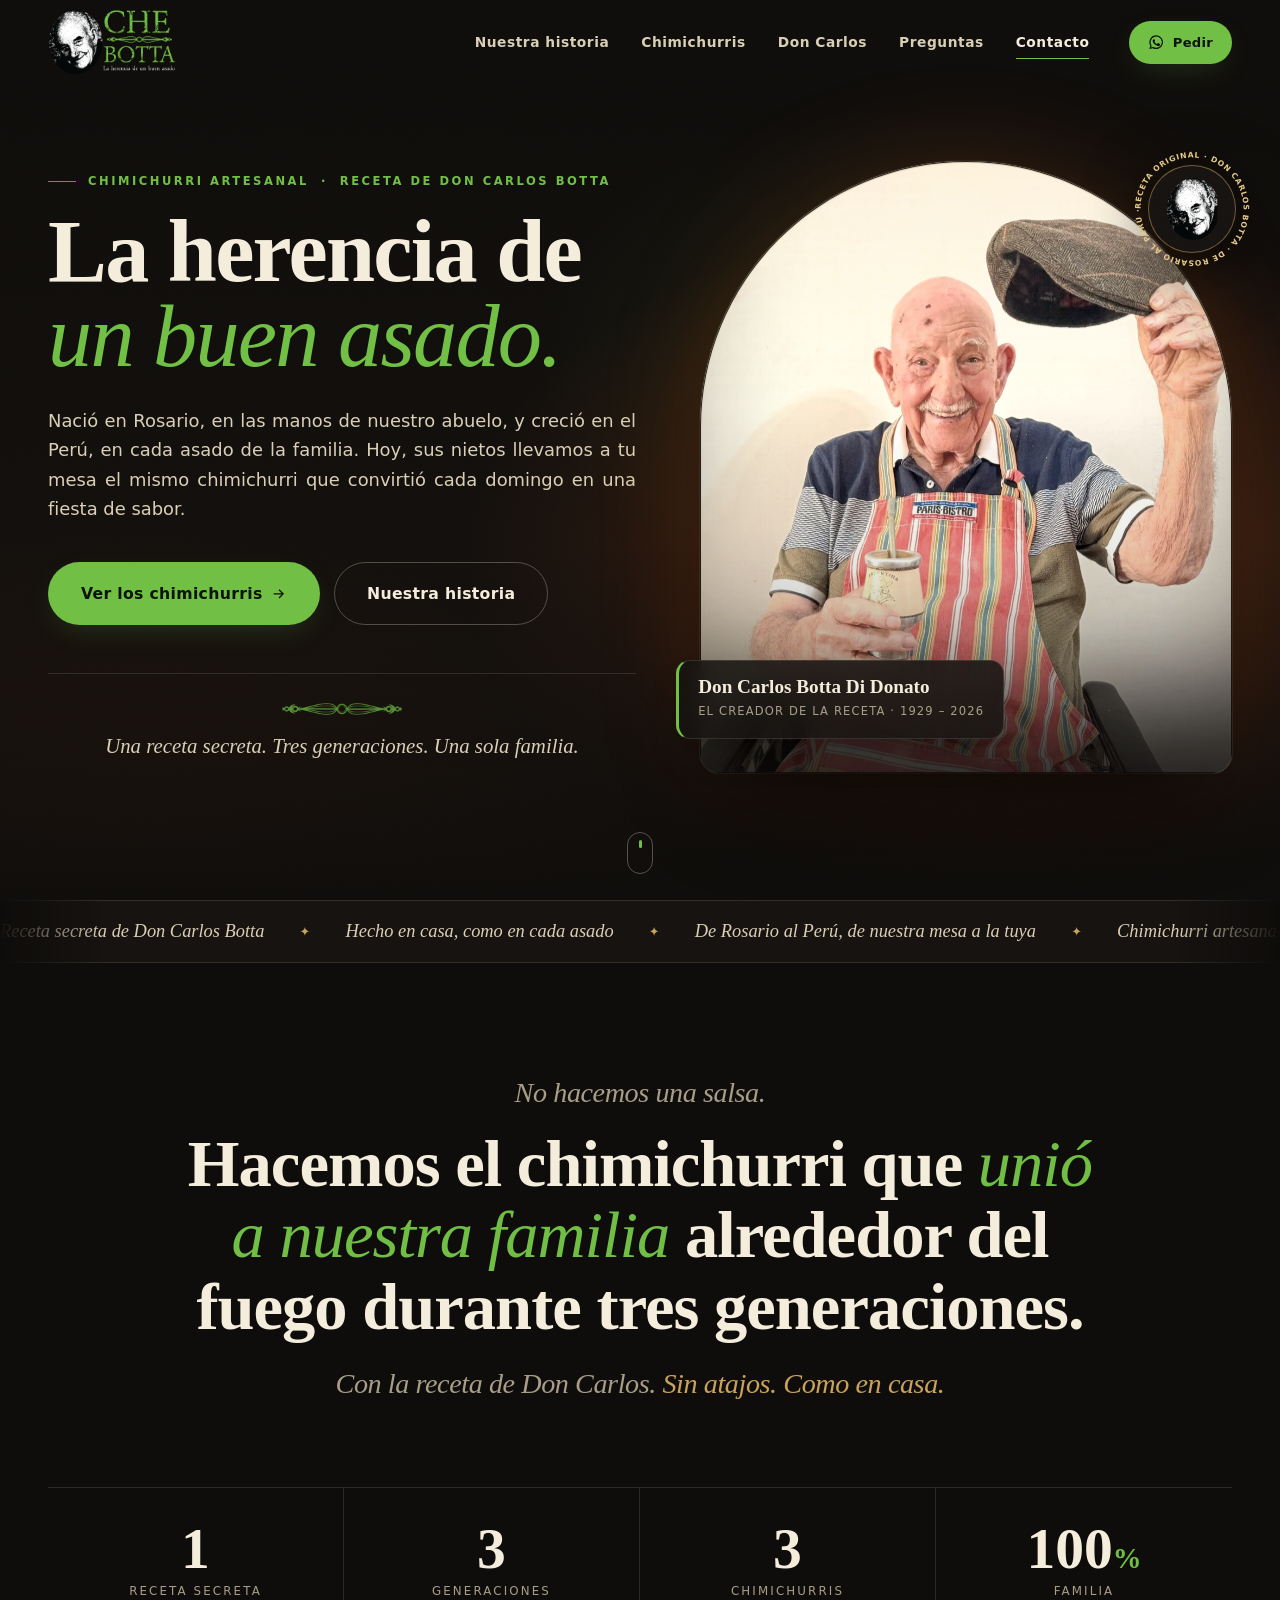
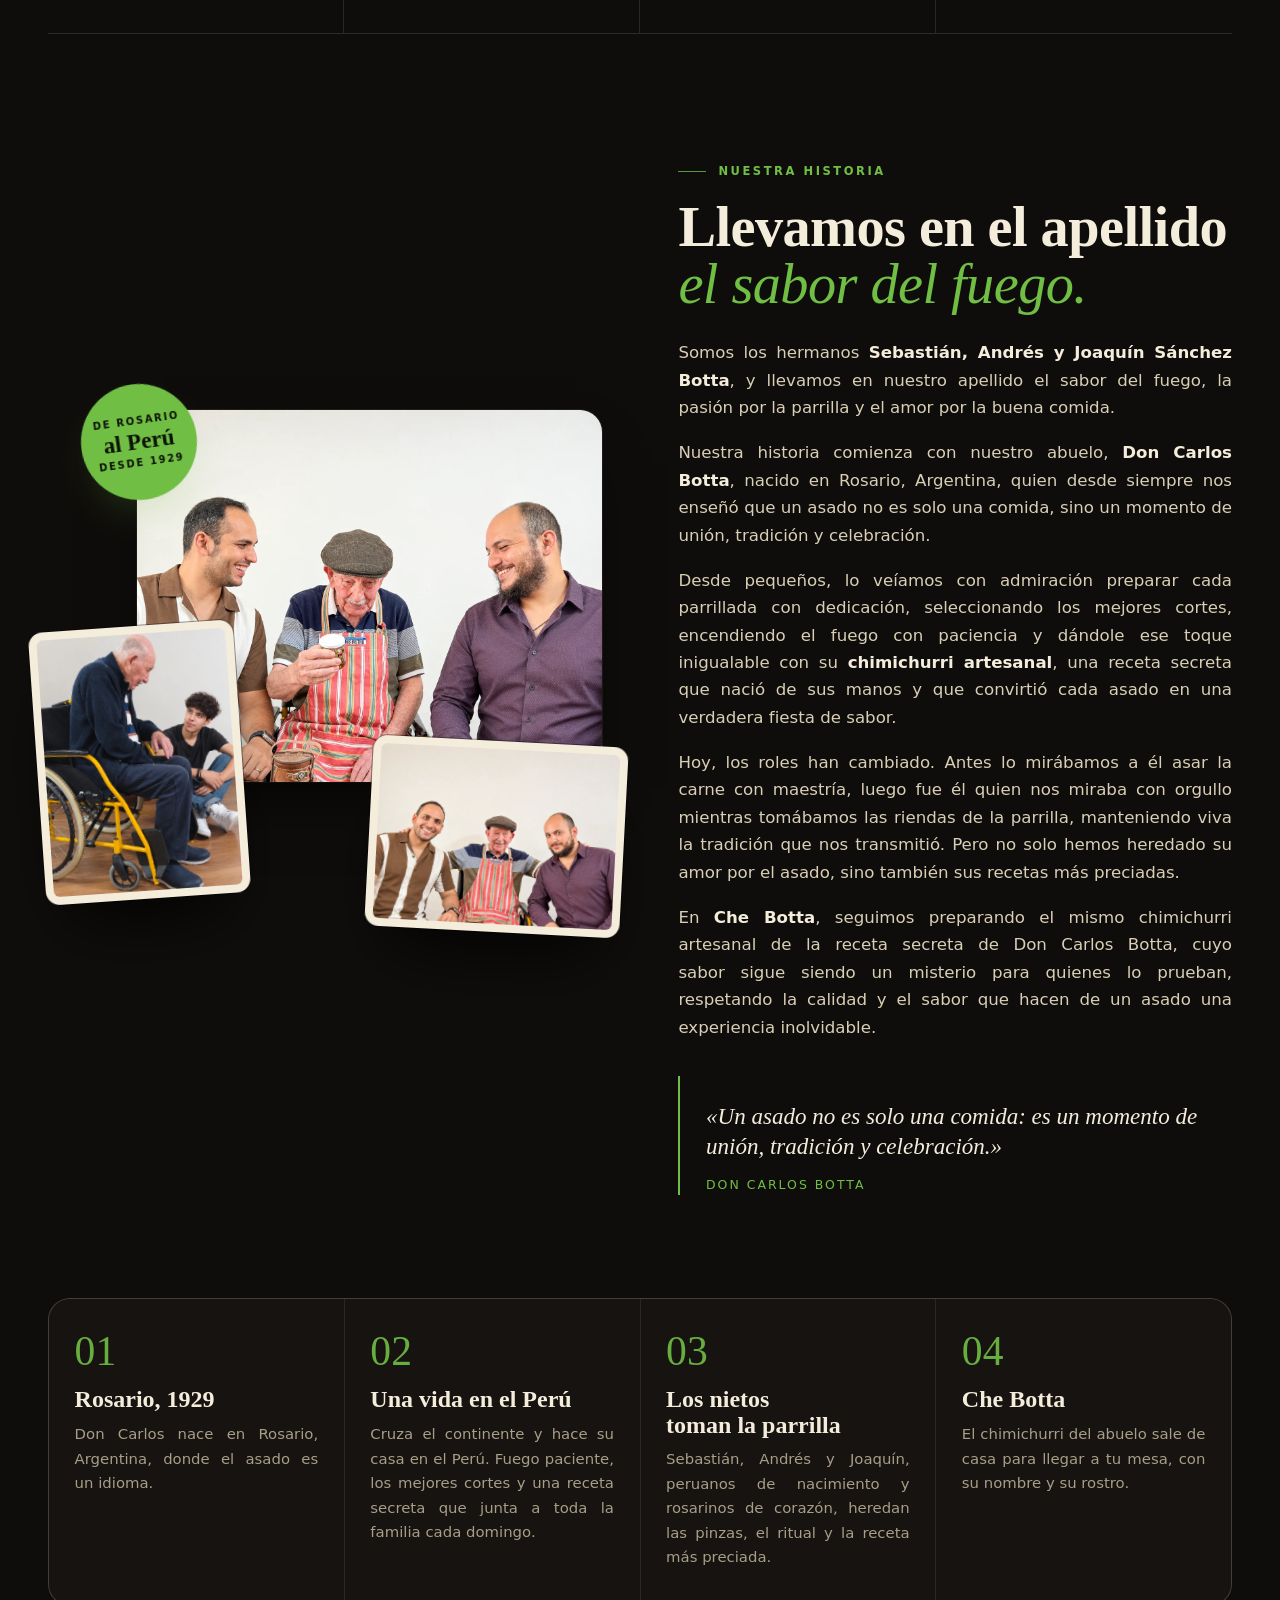
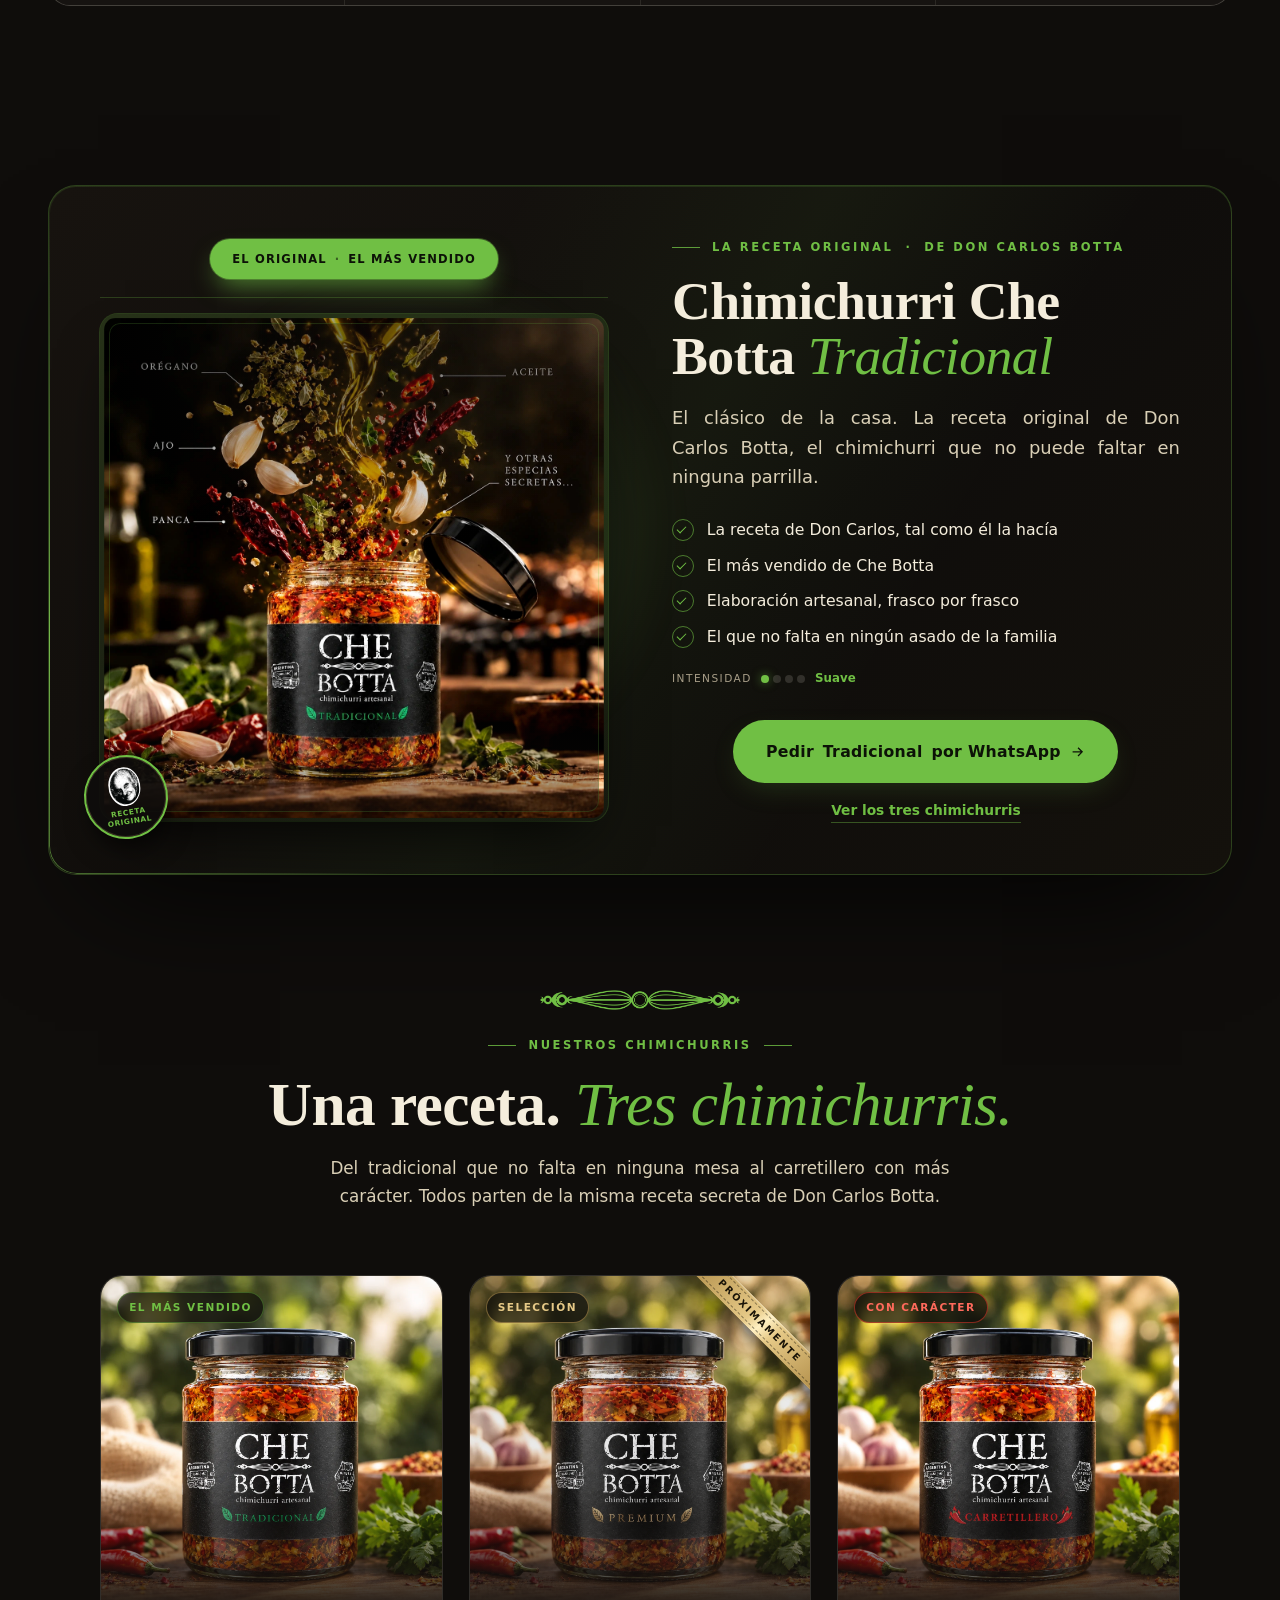
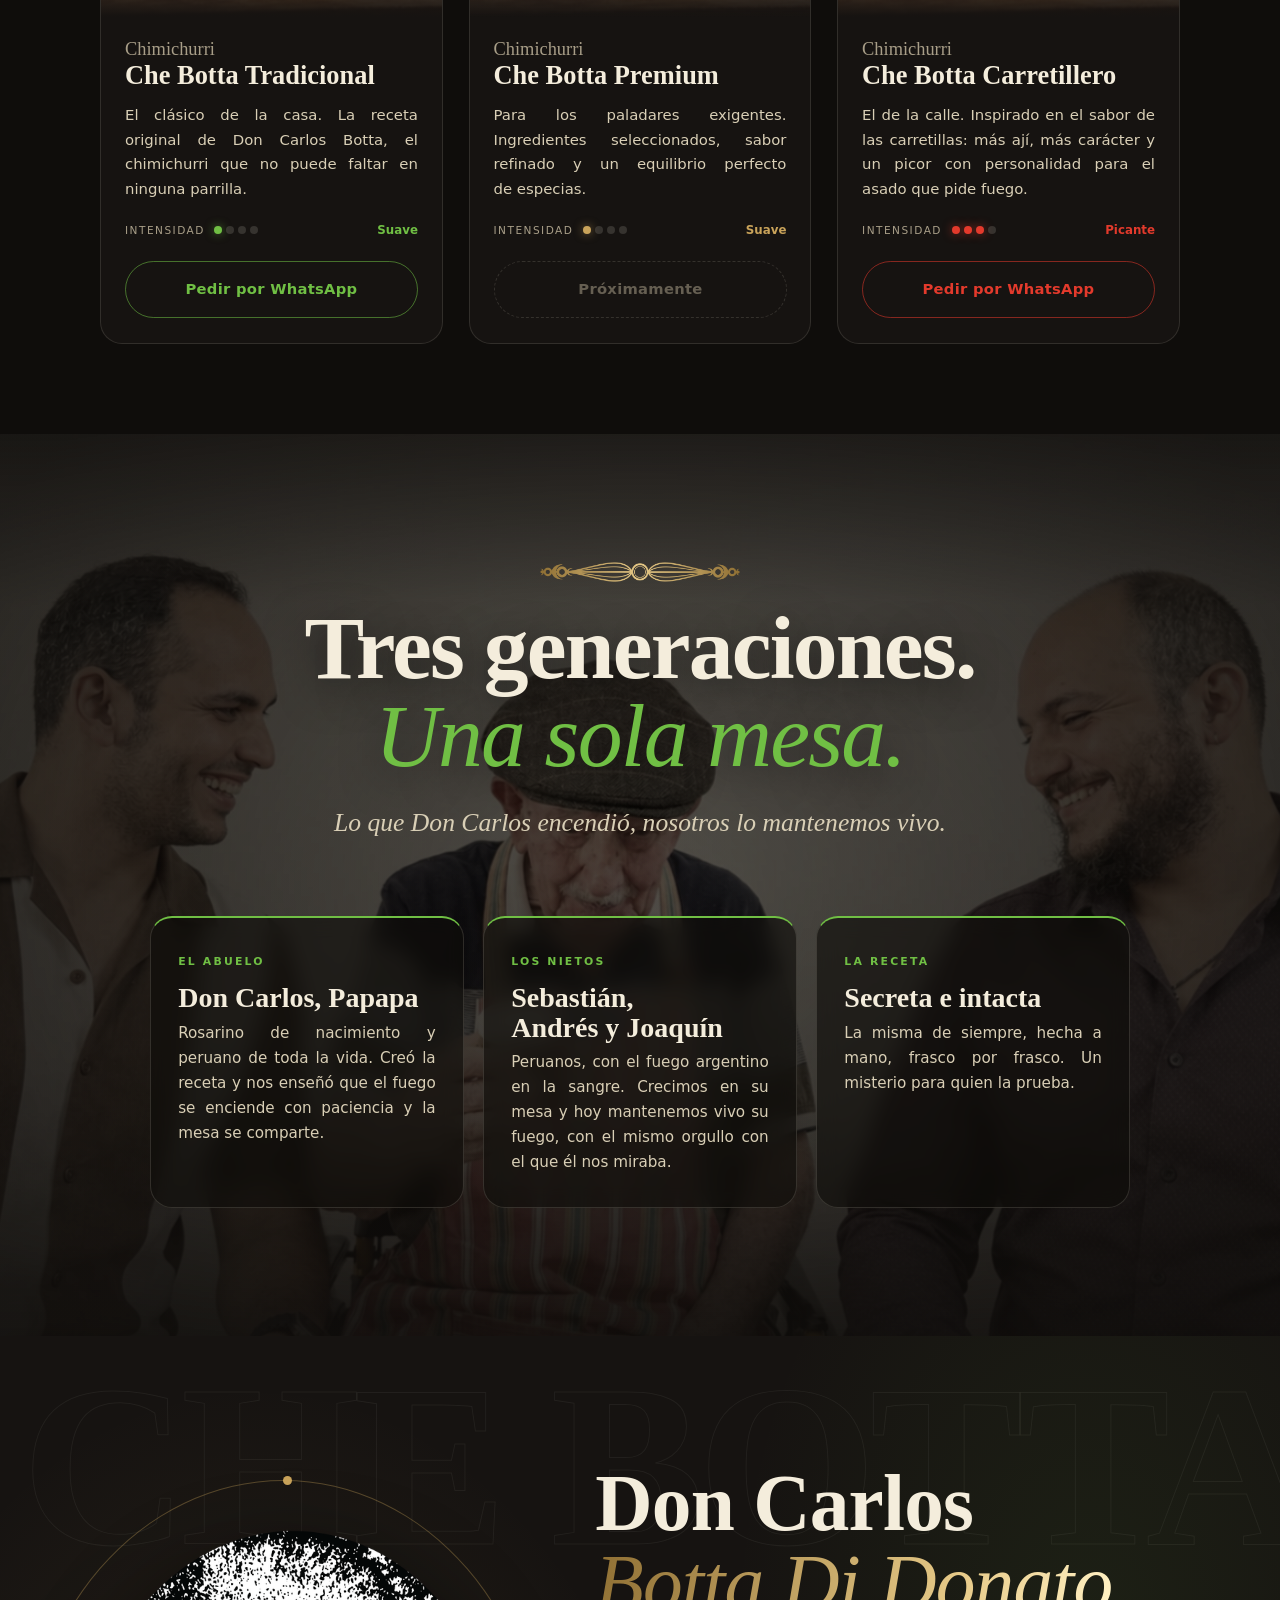
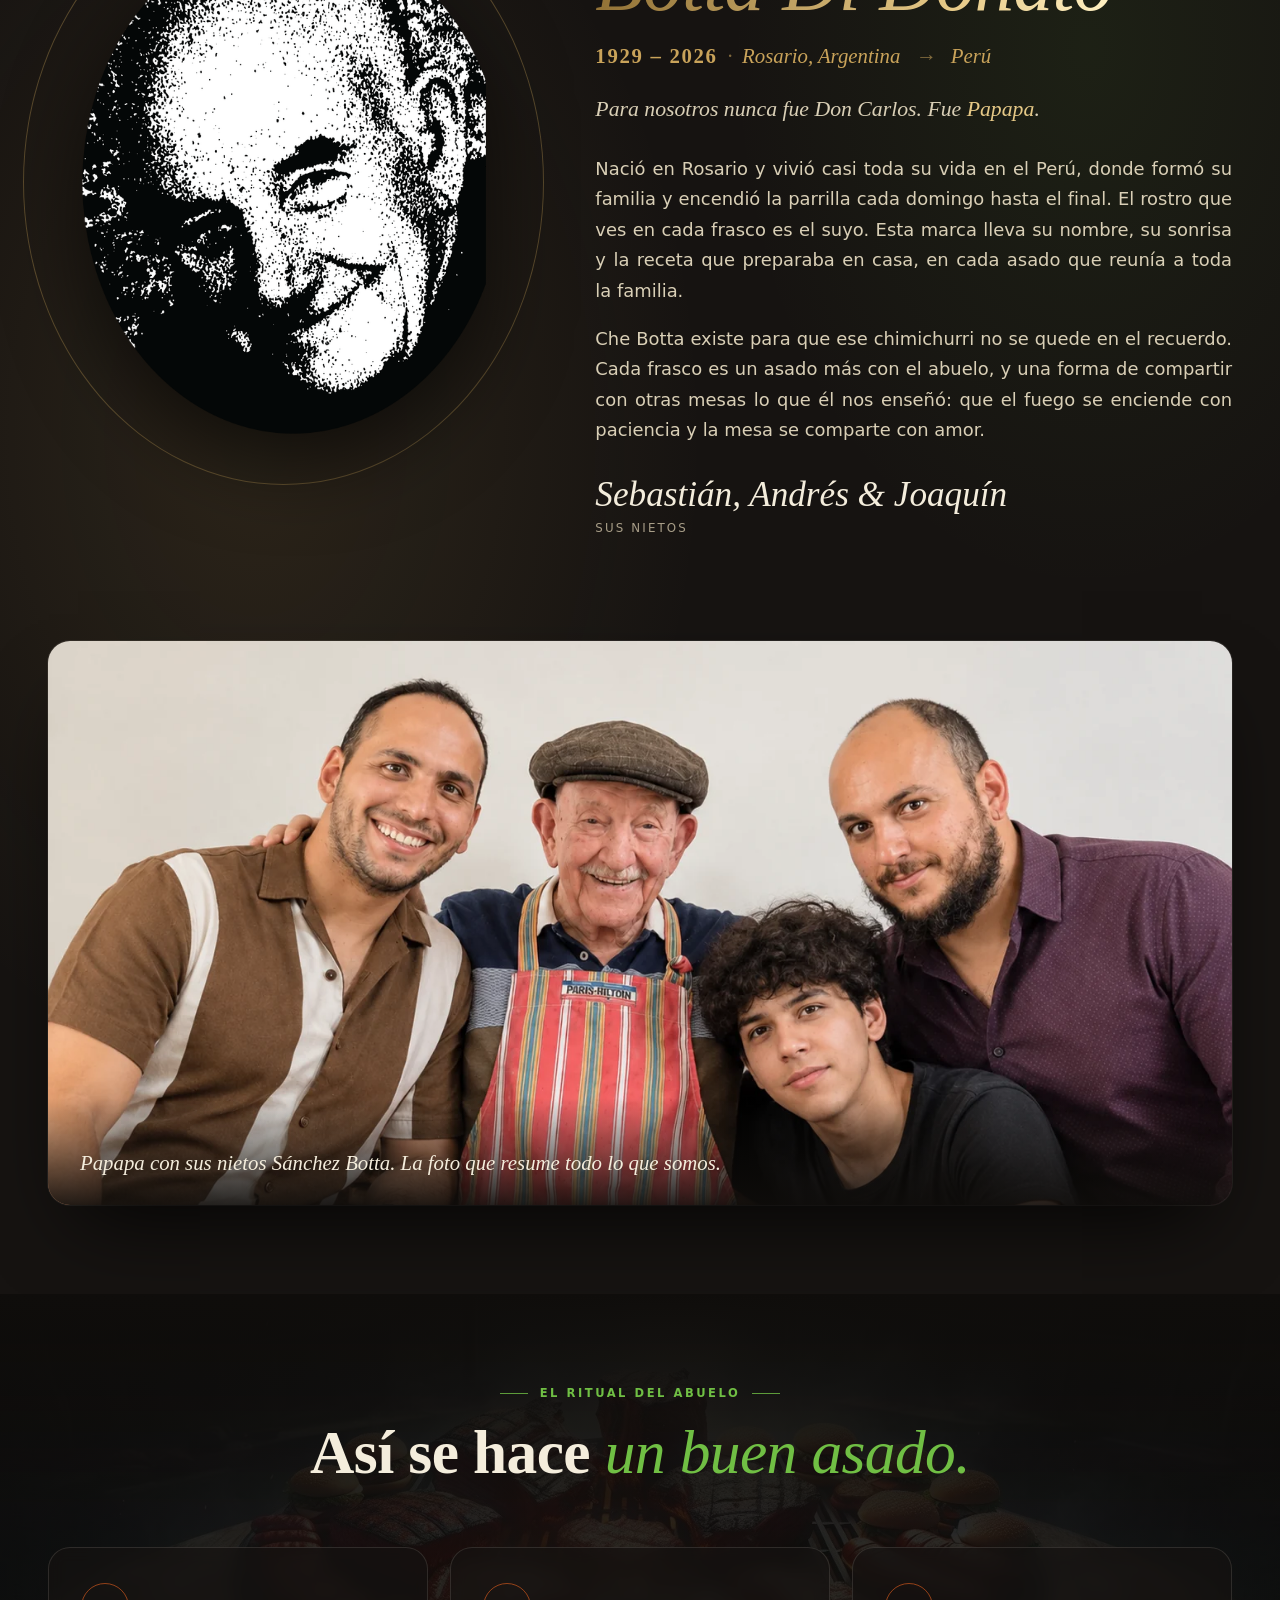
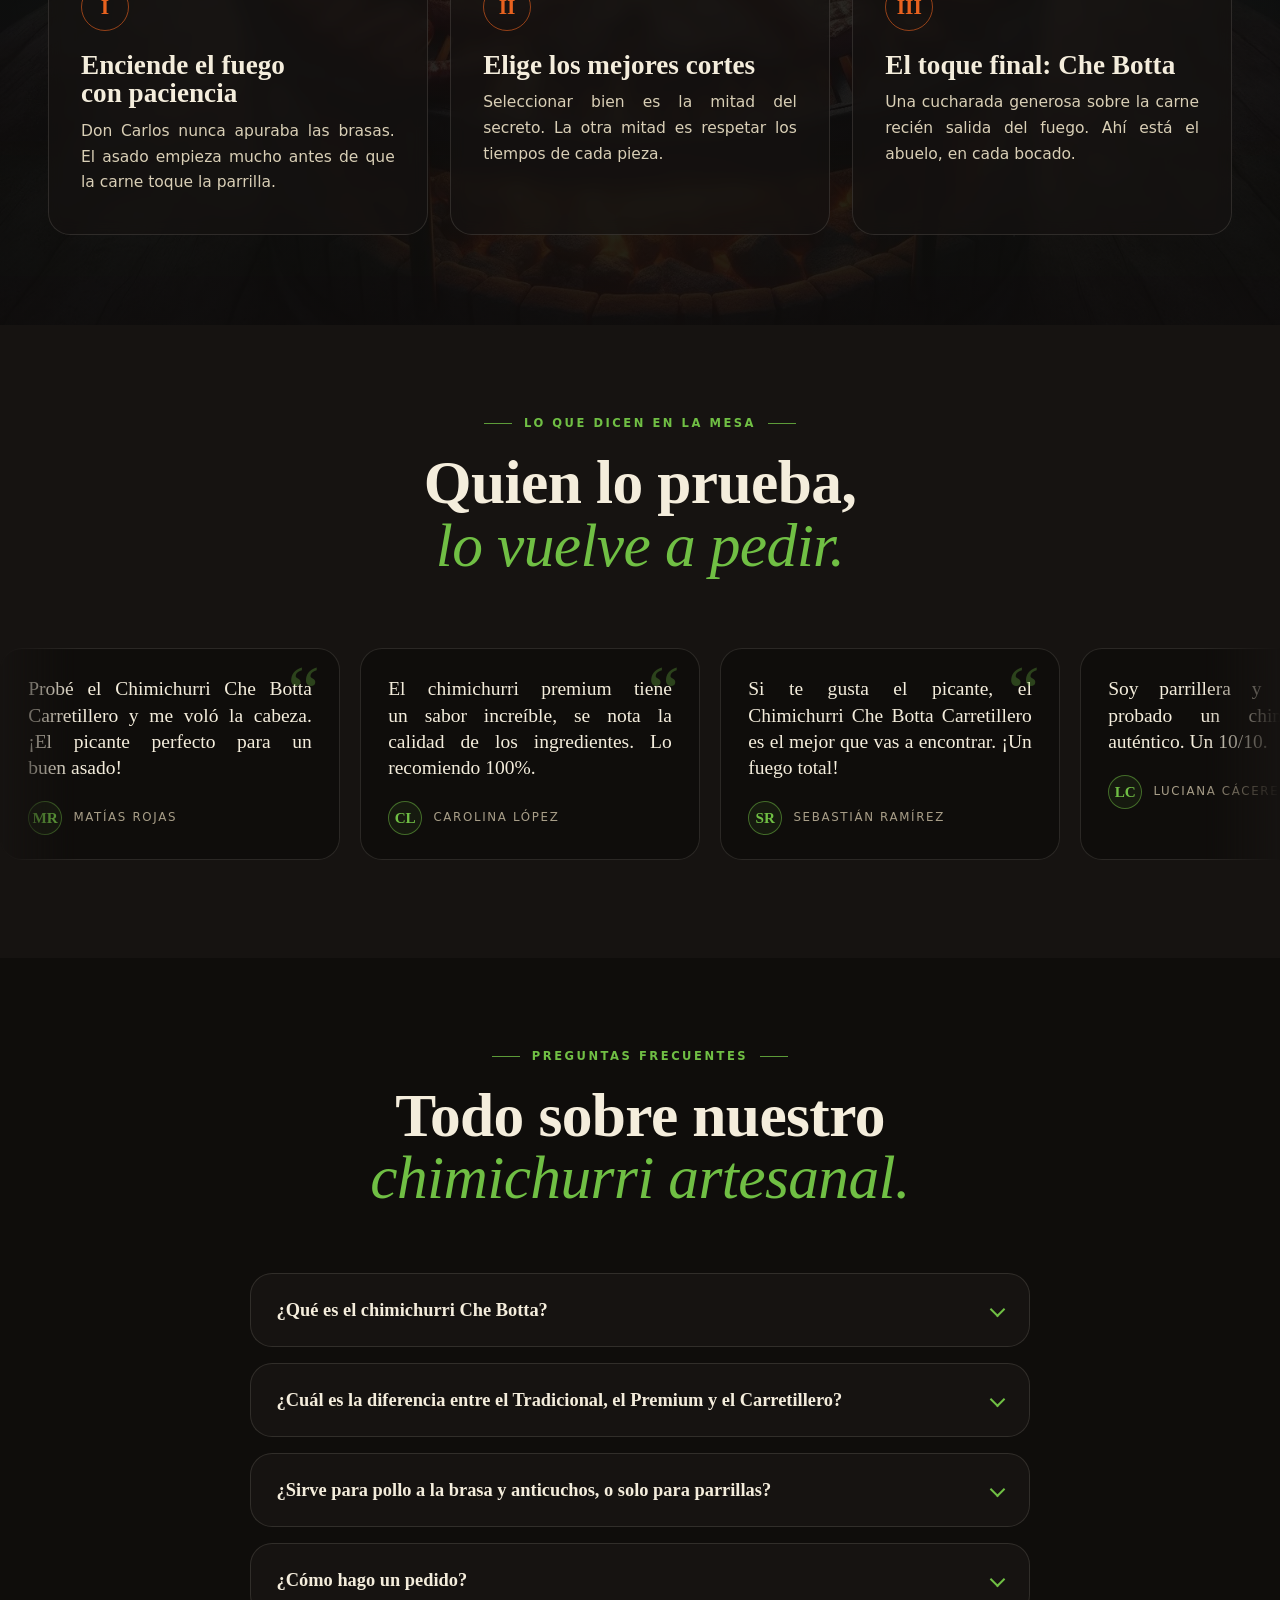
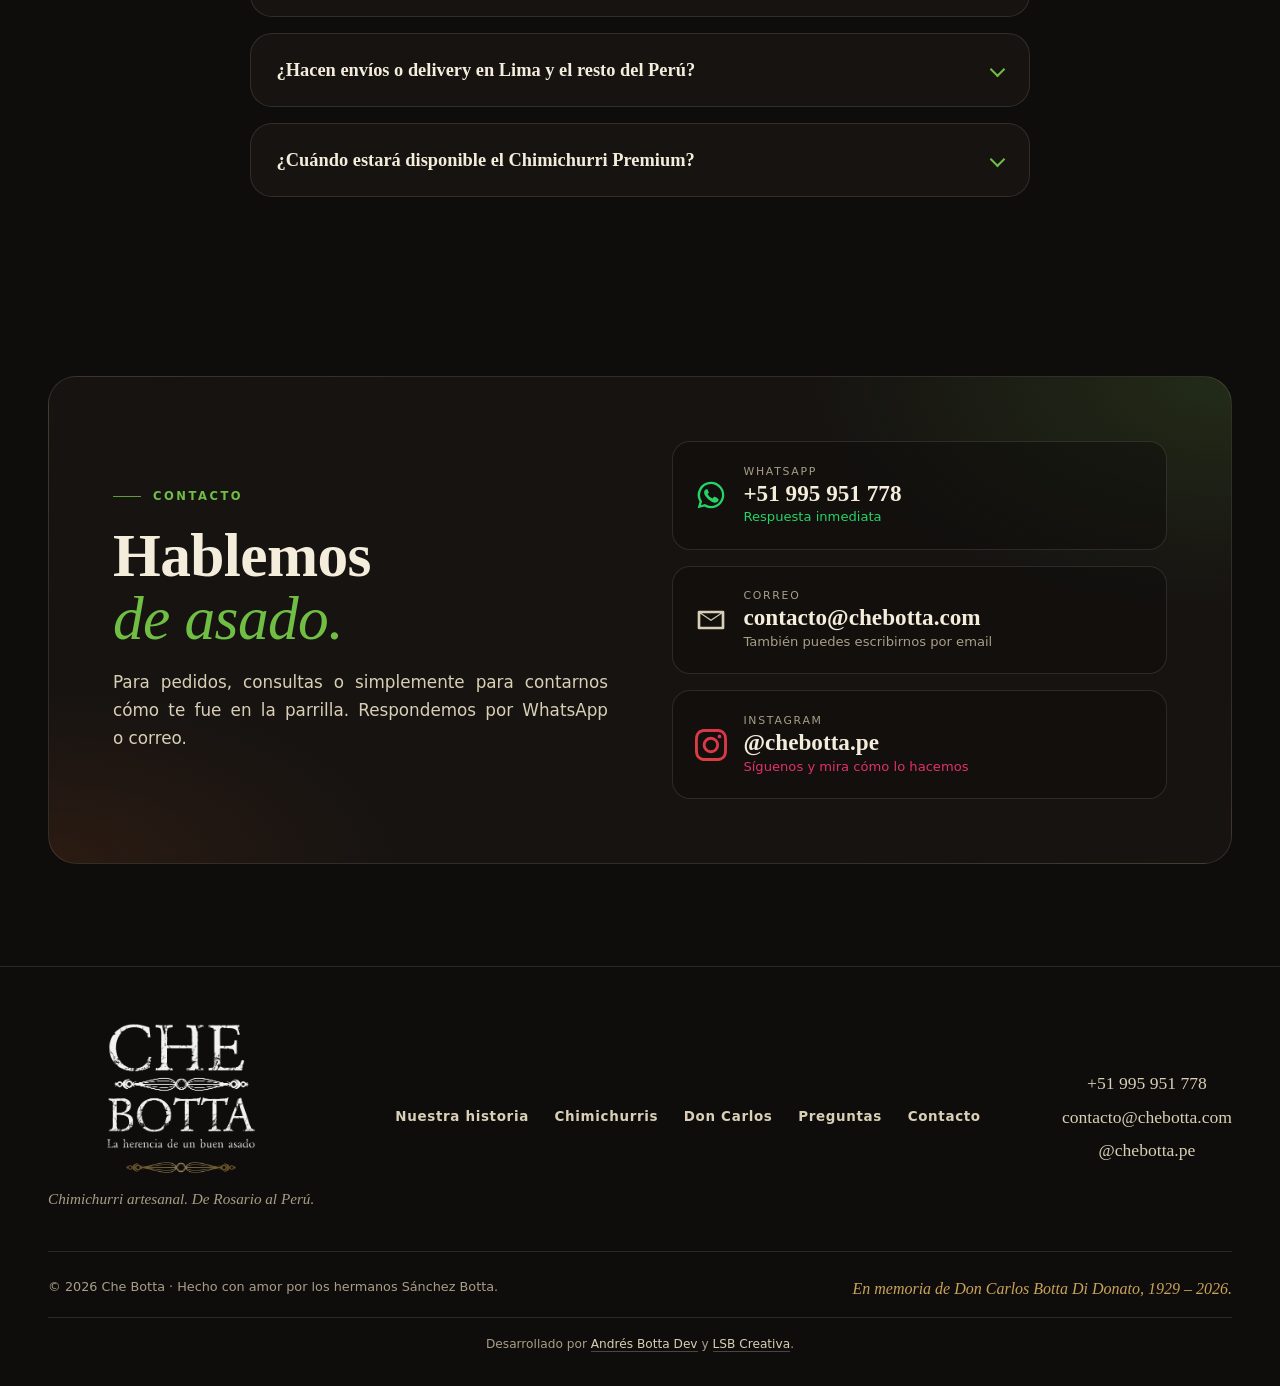
==== commit 49060724: "Agrega Instagram (@chebotta.pe): tarjeta de contacto, enlace en el pie y sameAs en los datos estruct" ====
--- a/index.html
+++ b/index.html
@@ -59,6 +59,7 @@
         "slogan": "La herencia de un buen asado",
         "email": "contacto@chebotta.com",
         "telephone": "+51995951778",
+        "sameAs": ["https://www.instagram.com/chebotta.pe/"],
         "areaServed": {"@type": "Country", "name": "Perú"},
         "knowsLanguage": "es",
         "contactPoint": [{
@@ -640,6 +641,15 @@
             <span class="contact-tile__value">contacto@chebotta.com</span>
             <span class="contact-tile__hint">También puedes escribirnos por email</span>
           </a>
+          <a class="contact-tile contact-tile--ig" href="https://www.instagram.com/chebotta.pe/" target="_blank" rel="noopener noreferrer">
+            <svg class="ico" viewBox="0 0 16 16" aria-hidden="true">
+              <defs><linearGradient id="igGrad1" x1="0" y1="16" x2="16" y2="0"><stop offset="0" stop-color="#feda75"/><stop offset=".3" stop-color="#e8621f"/><stop offset=".6" stop-color="#d1265a"/><stop offset="1" stop-color="#833ab4"/></linearGradient></defs>
+              <path fill="url(#igGrad1)" d="M8 0C5.829 0 5.556.01 4.703.048 3.85.088 3.269.222 2.76.42a3.917 3.917 0 0 0-1.417.923A3.927 3.927 0 0 0 .42 2.76C.222 3.268.087 3.85.048 4.703.01 5.556 0 5.829 0 8.001c0 2.172.01 2.444.048 3.297.04.852.174 1.433.372 1.942.205.526.478.972.923 1.417.444.445.89.719 1.416.923.51.198 1.09.333 1.942.372C5.555 15.99 5.827 16 8 16s2.444-.01 3.298-.048c.851-.04 1.434-.174 1.943-.372a3.916 3.916 0 0 0 1.416-.923c.445-.445.718-.891.923-1.417.197-.509.332-1.09.372-1.942C15.99 10.445 16 10.173 16 8s-.01-2.445-.048-3.299c-.04-.851-.175-1.433-.372-1.941a3.926 3.926 0 0 0-.923-1.417A3.911 3.911 0 0 0 13.24.42c-.51-.198-1.092-.333-1.943-.372C10.443.01 10.172 0 8 0Zm0 1.441c2.136 0 2.389.007 3.232.046.78.035 1.204.166 1.486.275.373.145.64.319.92.599.28.28.453.546.598.92.11.281.24.705.275 1.485.039.843.047 1.096.047 3.232s-.008 2.389-.047 3.232c-.035.78-.166 1.204-.275 1.486a2.47 2.47 0 0 1-.599.92c-.28.28-.546.453-.92.598-.28.11-.704.24-1.485.275-.843.039-1.096.047-3.232.047s-2.39-.008-3.233-.047c-.78-.035-1.203-.166-1.485-.275a2.478 2.478 0 0 1-.92-.599 2.48 2.48 0 0 1-.6-.92c-.109-.281-.24-.705-.275-1.485-.038-.843-.046-1.096-.046-3.232s.008-2.389.046-3.232c.036-.78.166-1.204.276-1.486.145-.373.319-.64.599-.92.28-.28.546-.453.92-.598.282-.11.705-.24 1.485-.275.843-.039 1.096-.047 3.233-.047ZM8 3.892a4.109 4.109 0 1 0 0 8.217 4.109 4.109 0 0 0 0-8.217Zm0 6.775a2.667 2.667 0 1 1 0-5.333 2.667 2.667 0 0 1 0 5.333Zm5.23-6.94a.96.96 0 1 1-1.92 0 .96.96 0 0 1 1.92 0Z"/>
+            </svg>
+            <span class="contact-tile__label">Instagram</span>
+            <span class="contact-tile__value">@chebotta.pe</span>
+            <span class="contact-tile__hint">Síguenos y mira cómo lo hacemos</span>
+          </a>
         </div>
       </div>
     </section>
@@ -664,6 +674,7 @@
       <div class="footer__contact">
         <a href="https://wa.me/51995951778" target="_blank" rel="noopener noreferrer">+51 995 951 778</a>
         <a href="mailto:contacto@chebotta.com">contacto@chebotta.com</a>
+        <a href="https://www.instagram.com/chebotta.pe/" target="_blank" rel="noopener noreferrer">@chebotta.pe</a>
       </div>
     </div>
     <div class="container footer__bottom">
--- a/css/styles.css
+++ b/css/styles.css
@@ -234,8 +234,8 @@
 }
 .site-header.is-scrolled::after { opacity: 1; }
 .header-inner { height: 100%; display: flex; align-items: center; justify-content: space-between; gap: 1rem; }
-.brand img { height: 56px; width: auto; transition: height .4s var(--ease); }
-.site-header.is-scrolled .brand img { height: 44px; }
+.brand img { height: 66px; width: auto; transition: height .4s var(--ease); }
+.site-header.is-scrolled .brand img { height: 52px; }
 
 .nav { display: flex; align-items: center; gap: 2rem; }
 .nav a:not(.btn) {
@@ -1106,6 +1106,7 @@
 .contact-tile__value { font-family: var(--serif); font-size: 1.45rem; font-weight: 600; color: var(--crema); line-height: 1.1; word-break: break-all; }
 .contact-tile__hint { font-size: .82rem; color: var(--crema-3); }
 .contact-tile--wa .contact-tile__hint { color: #25d366; }
+.contact-tile--ig .contact-tile__hint { color: #e1306c; }
 
 /* ---------- Footer ---------- */
 .site-footer { border-top: 1px solid var(--linea); background: var(--carbon); padding-top: 3.5rem; }
@@ -1221,10 +1222,10 @@
   .nav-cta { margin: .8rem 0 0; padding: .95rem 2rem; font-size: .95rem; }
   .menu-toggle { display: flex; position: relative; z-index: 1001; }
   .brand { position: relative; z-index: 1001; }
-  .brand img { height: 48px; }
+  .brand img { height: 56px; }
   .site-header { background: var(--carbon); }
   .site-header.is-scrolled { background: var(--carbon); backdrop-filter: none; -webkit-backdrop-filter: none; box-shadow: 0 1px 0 var(--linea), 0 10px 30px -10px rgba(0,0,0,.8); }
-  .site-header.is-scrolled .brand img { height: 40px; }
+  .site-header.is-scrolled .brand img { height: 46px; }
 
   .hero { padding-top: calc(var(--header-h) + 1.5rem + env(safe-area-inset-top, 0px)); padding-bottom: 4rem; min-height: auto; }
   .hero__grid { grid-template-columns: 1fr; gap: 2.5rem; }
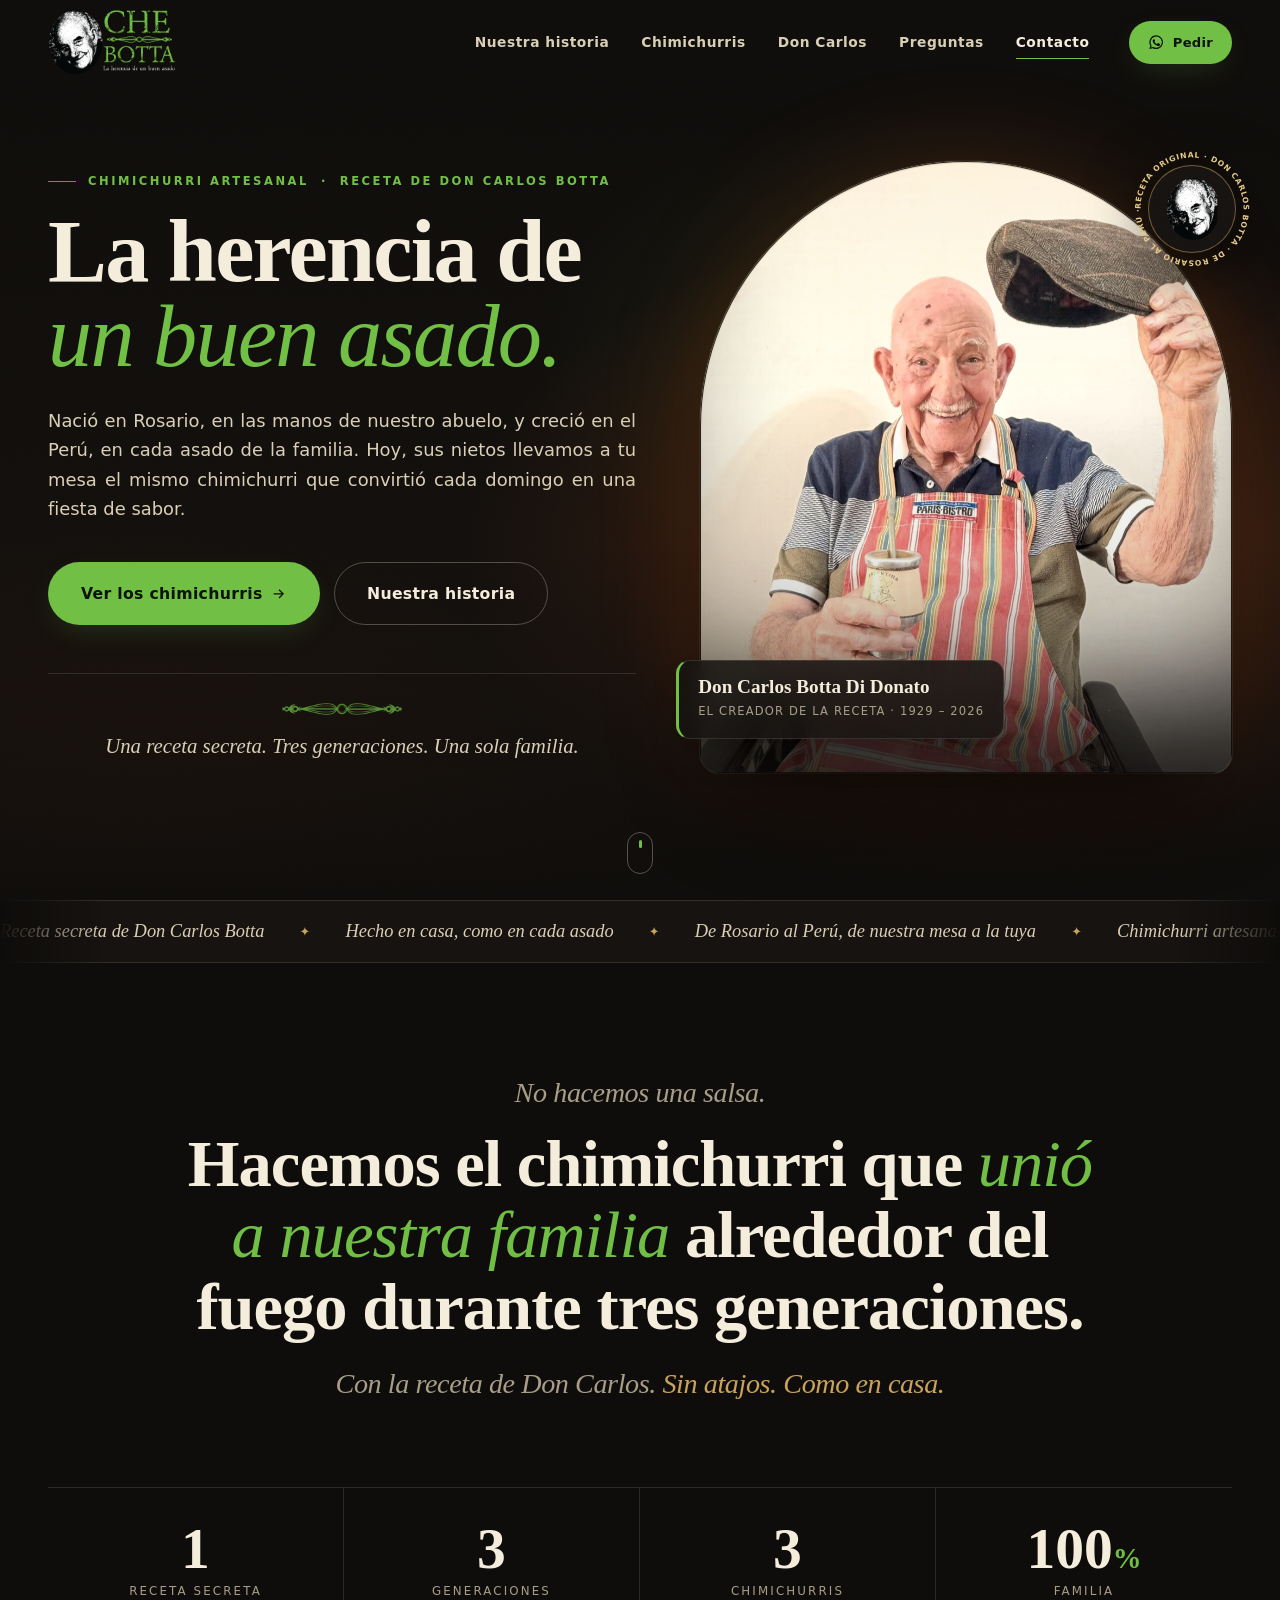
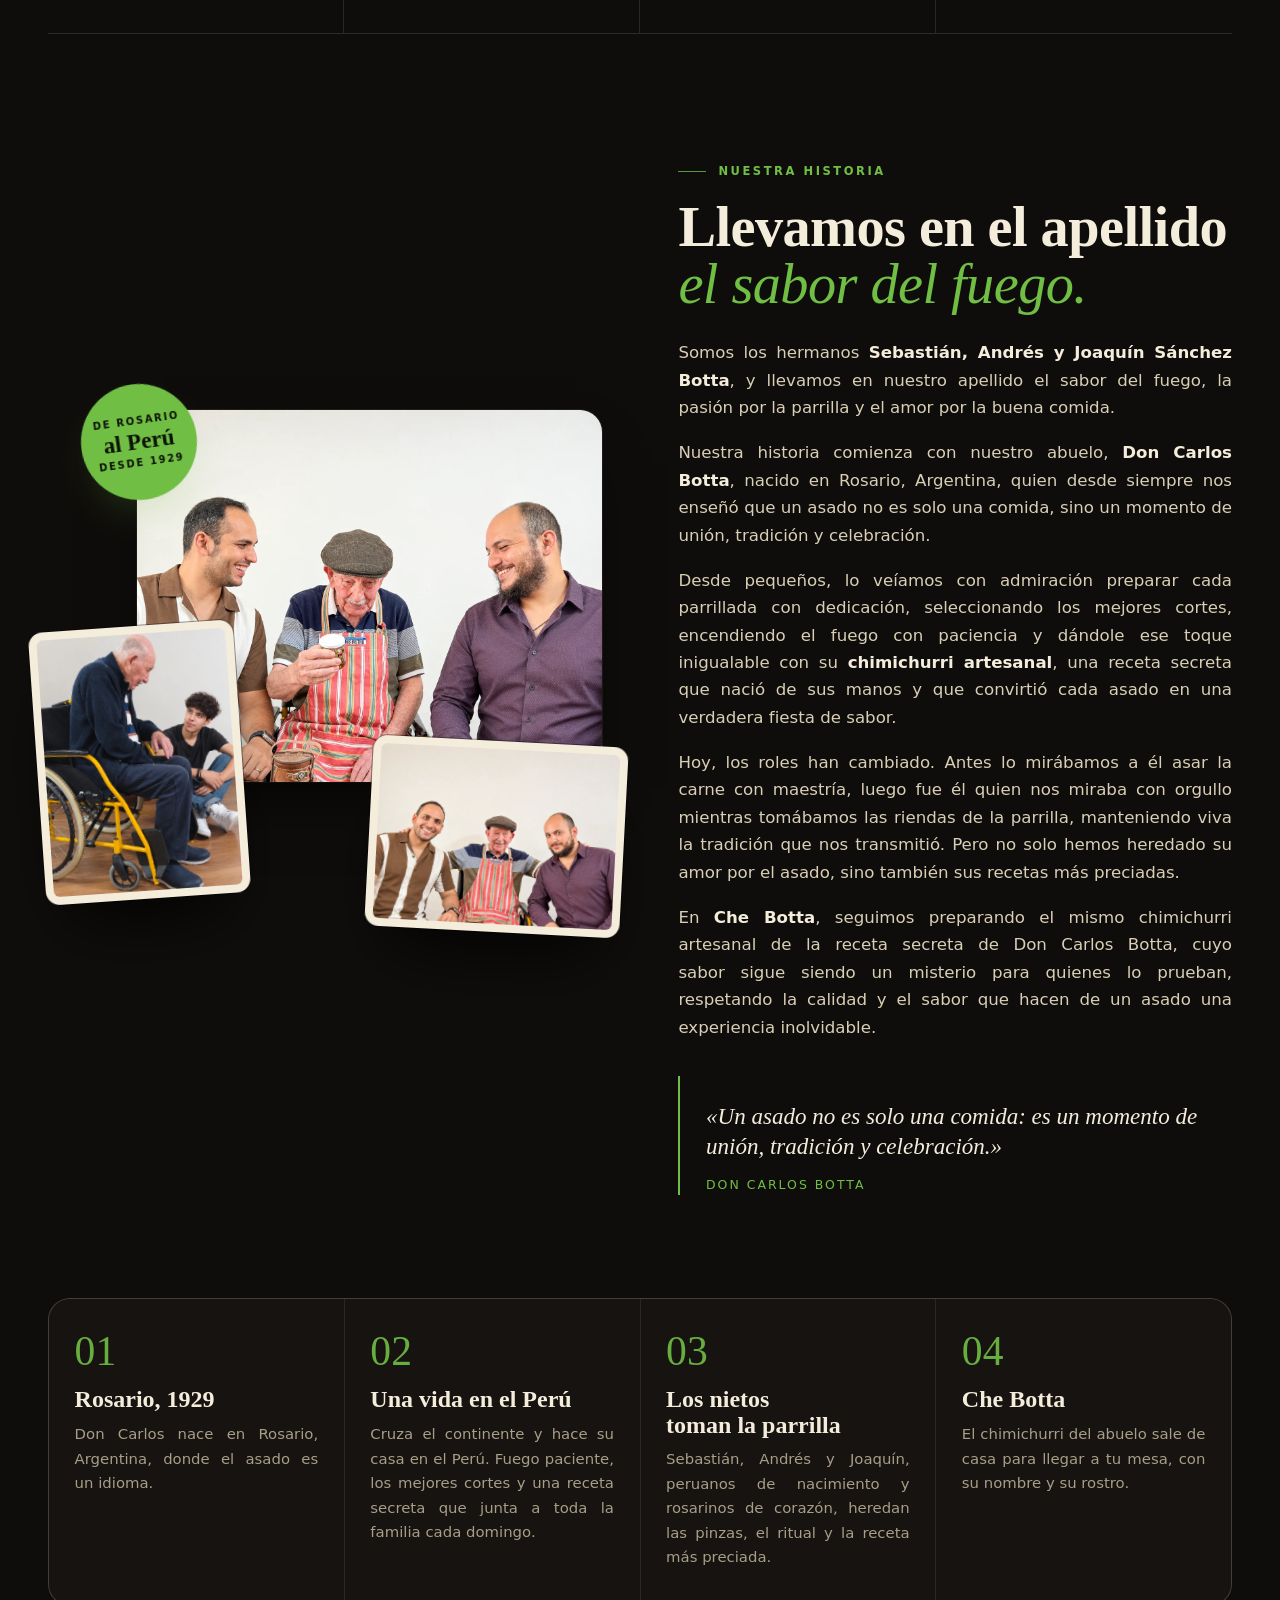
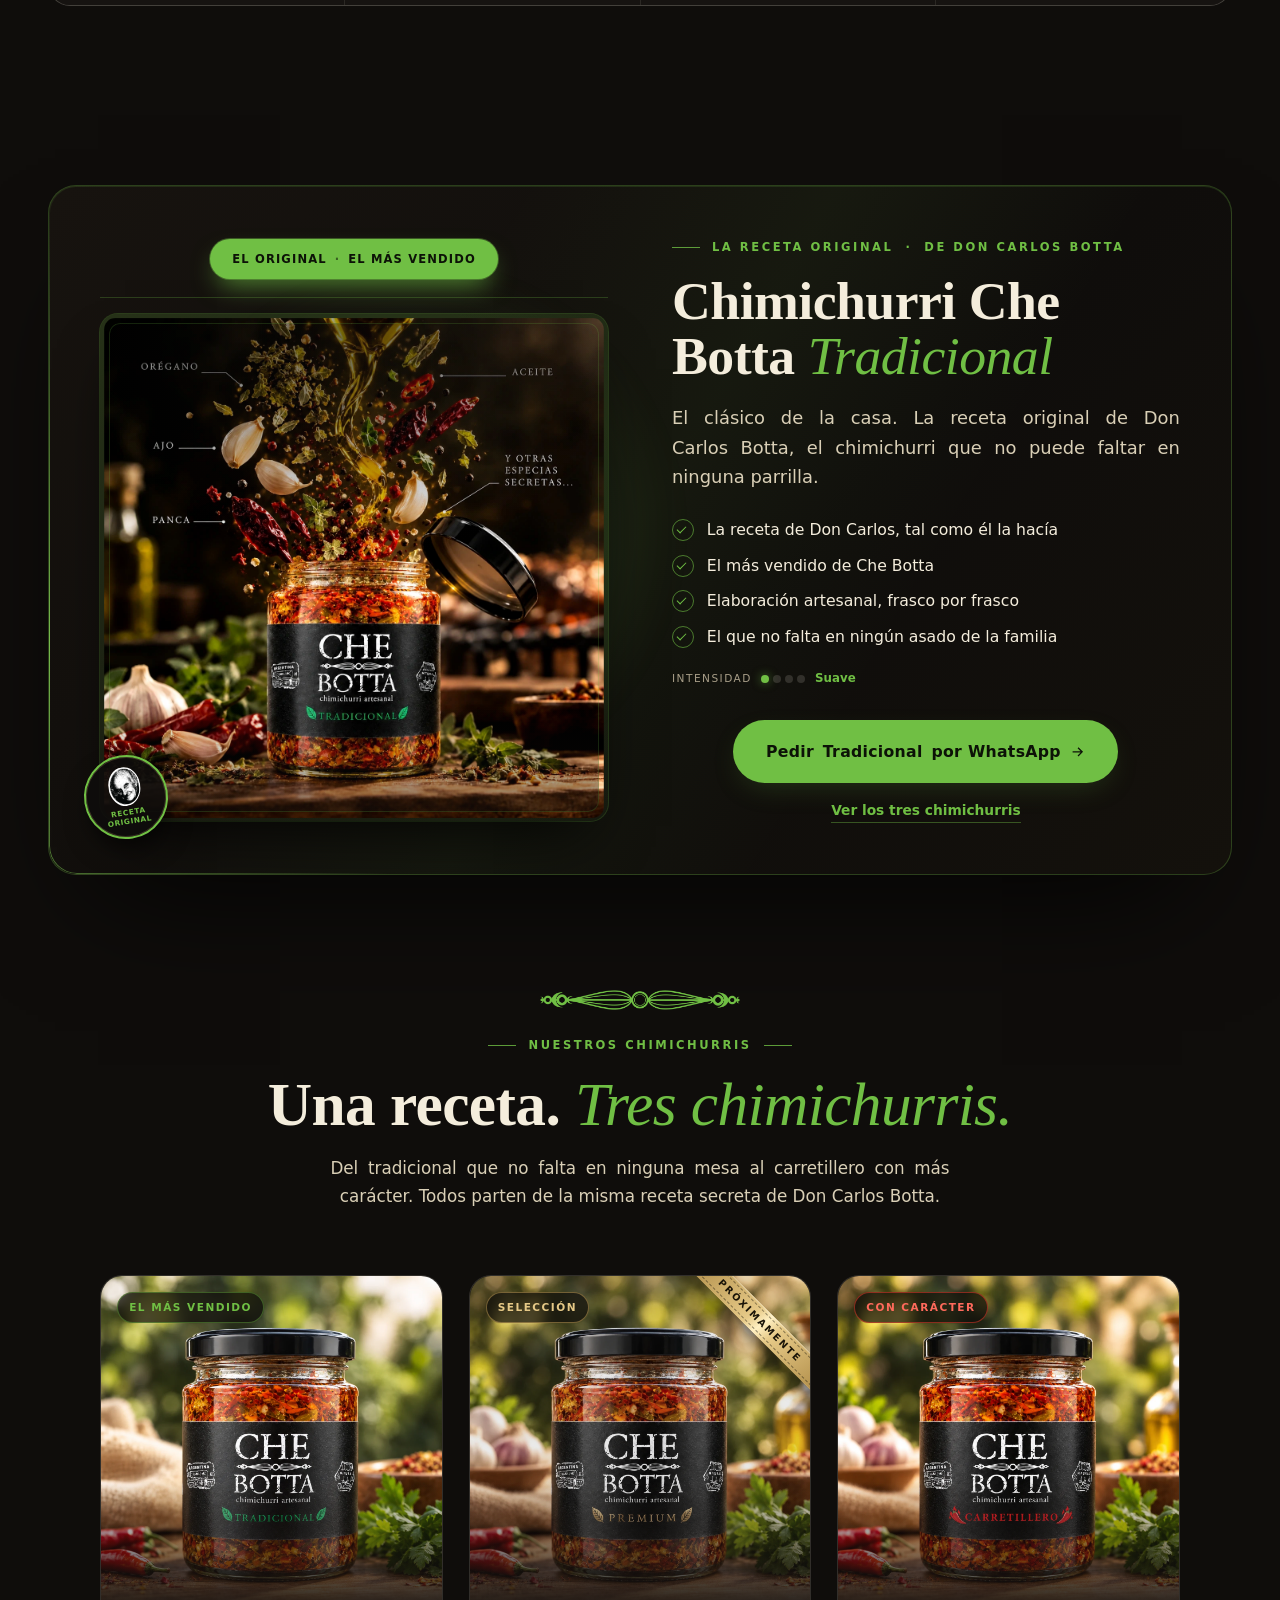
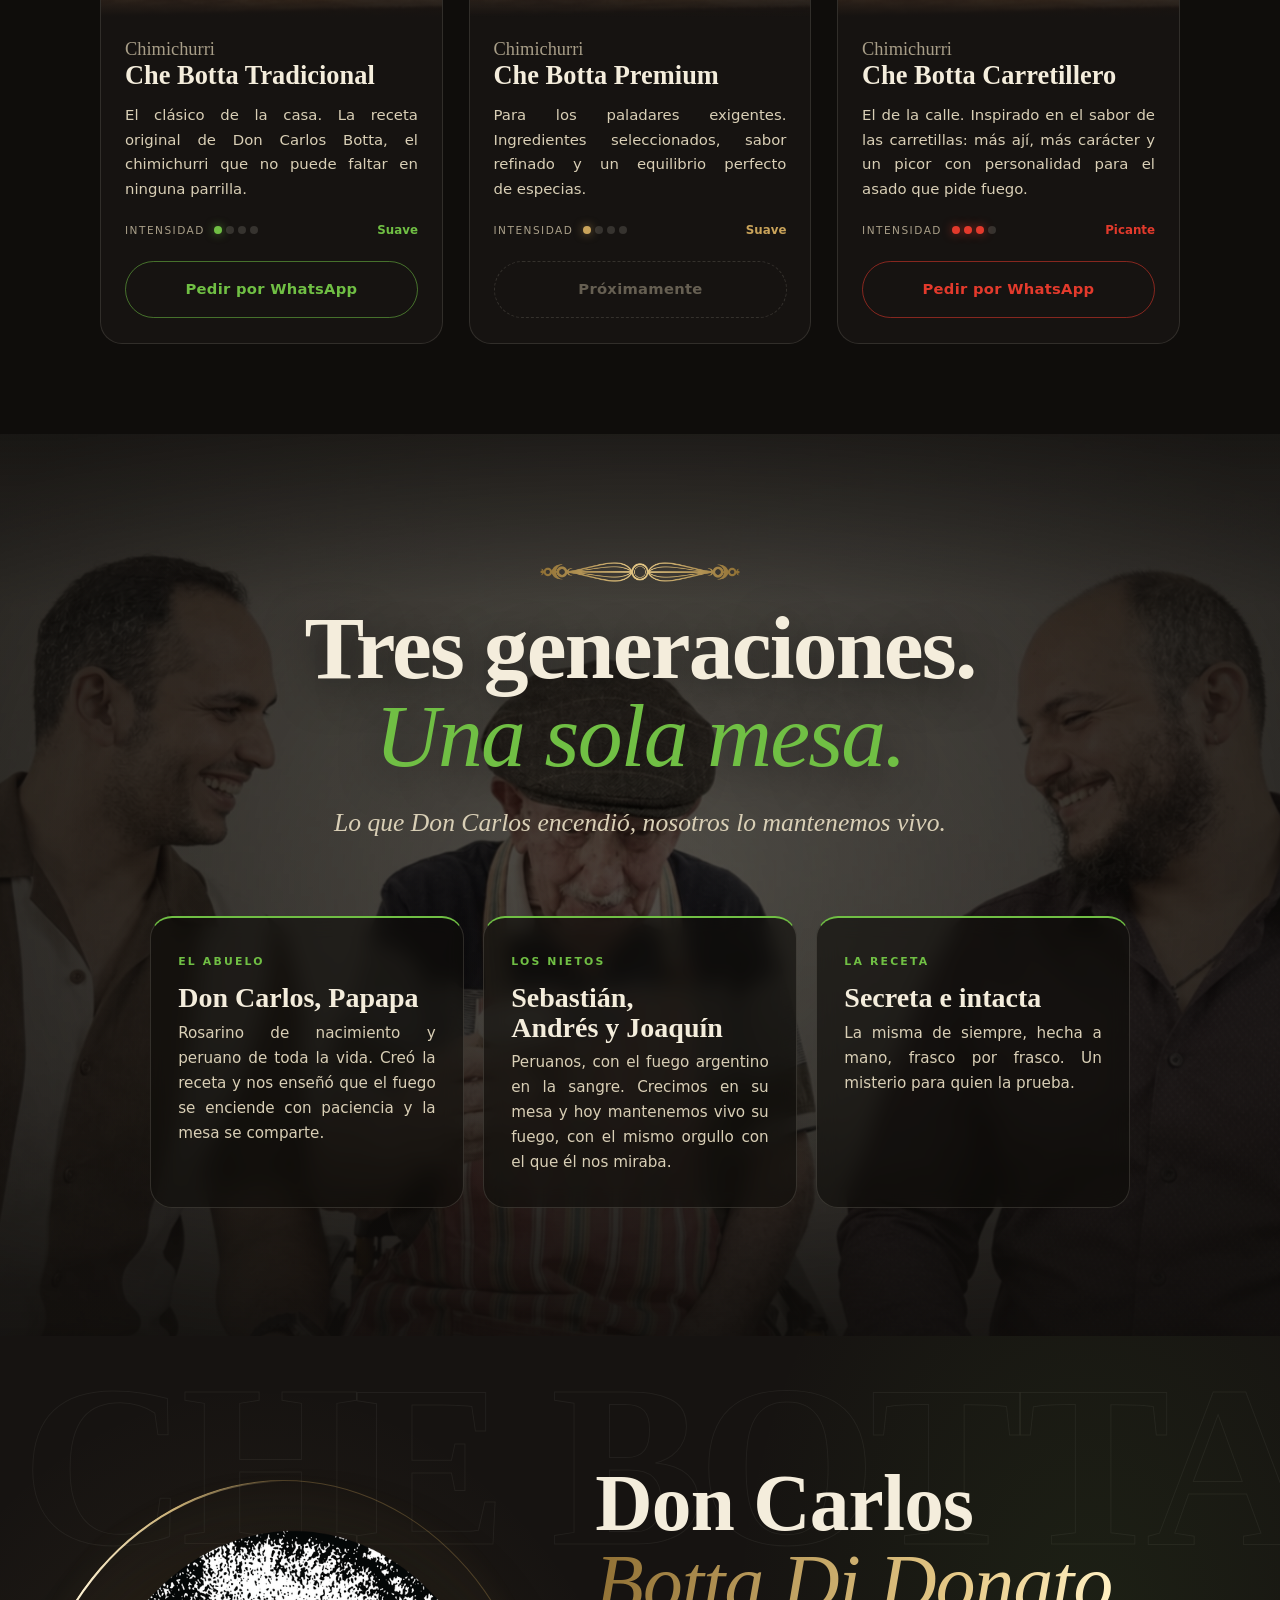
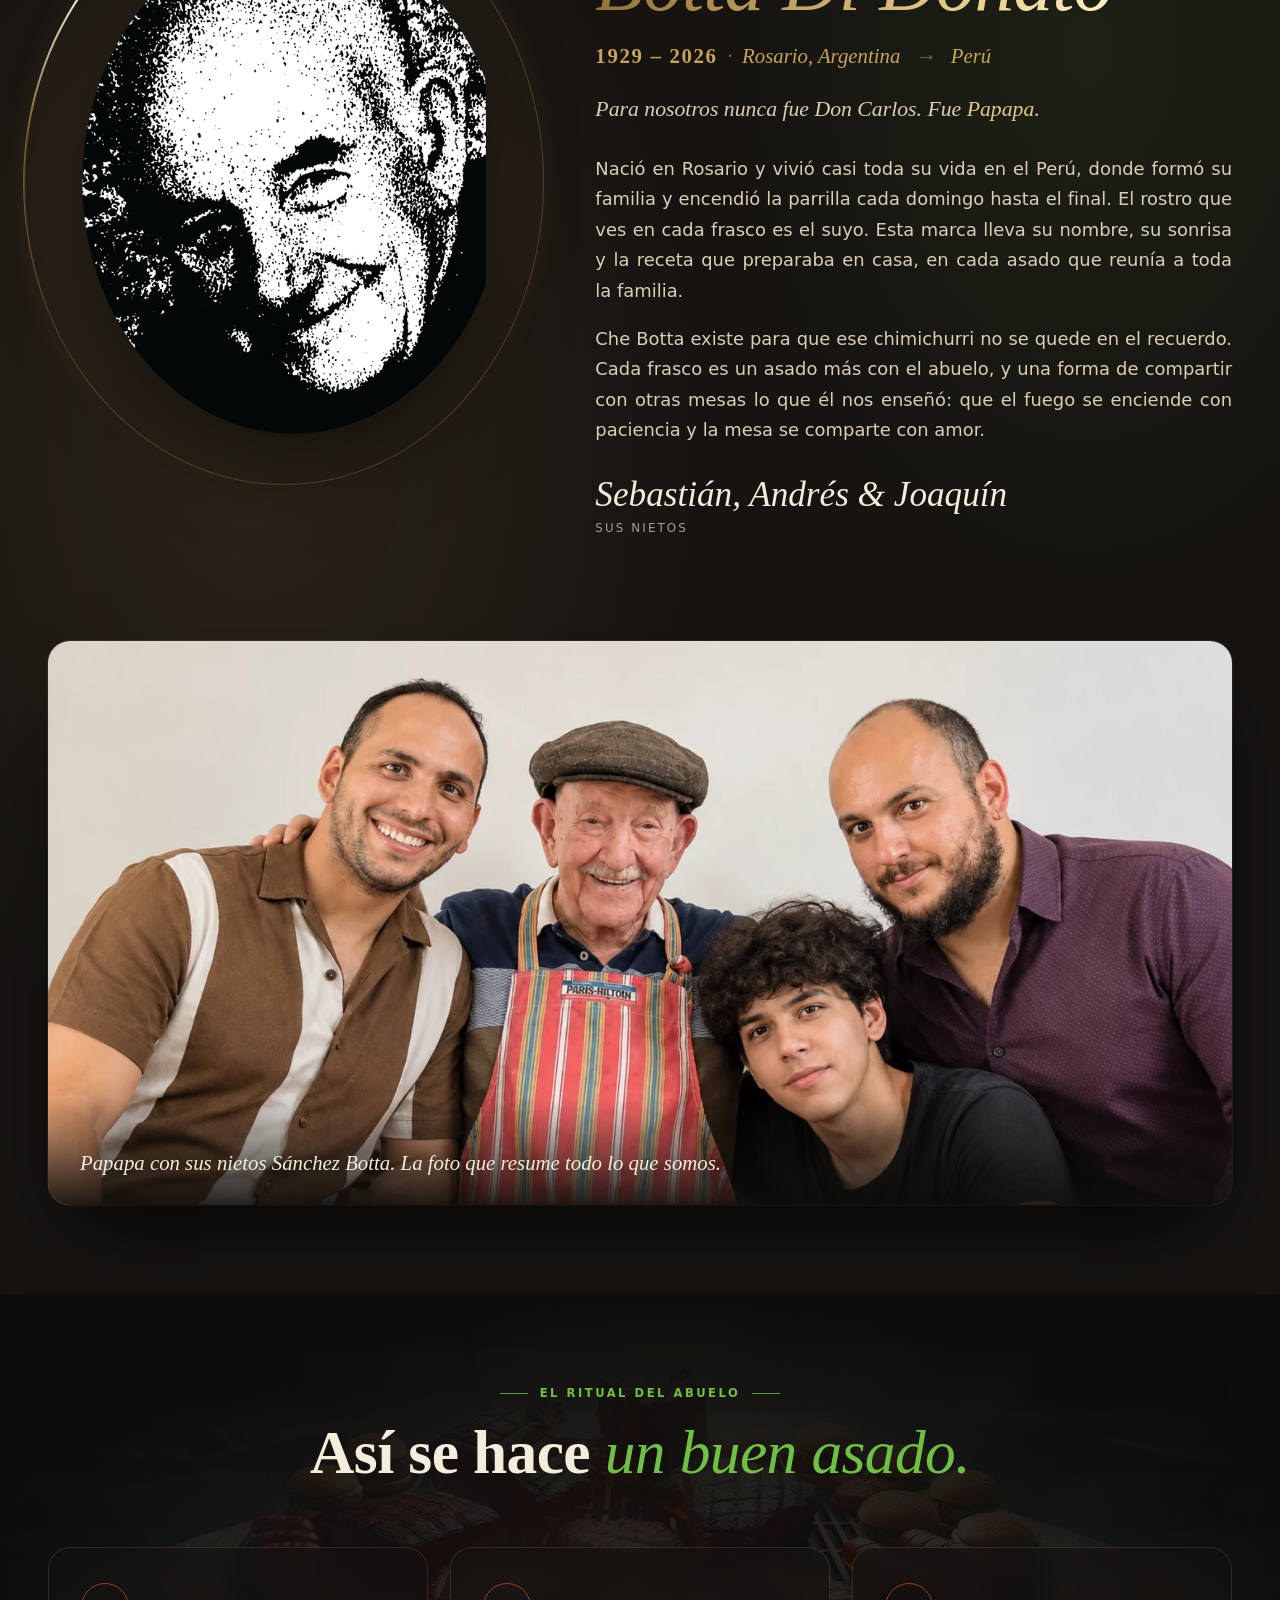
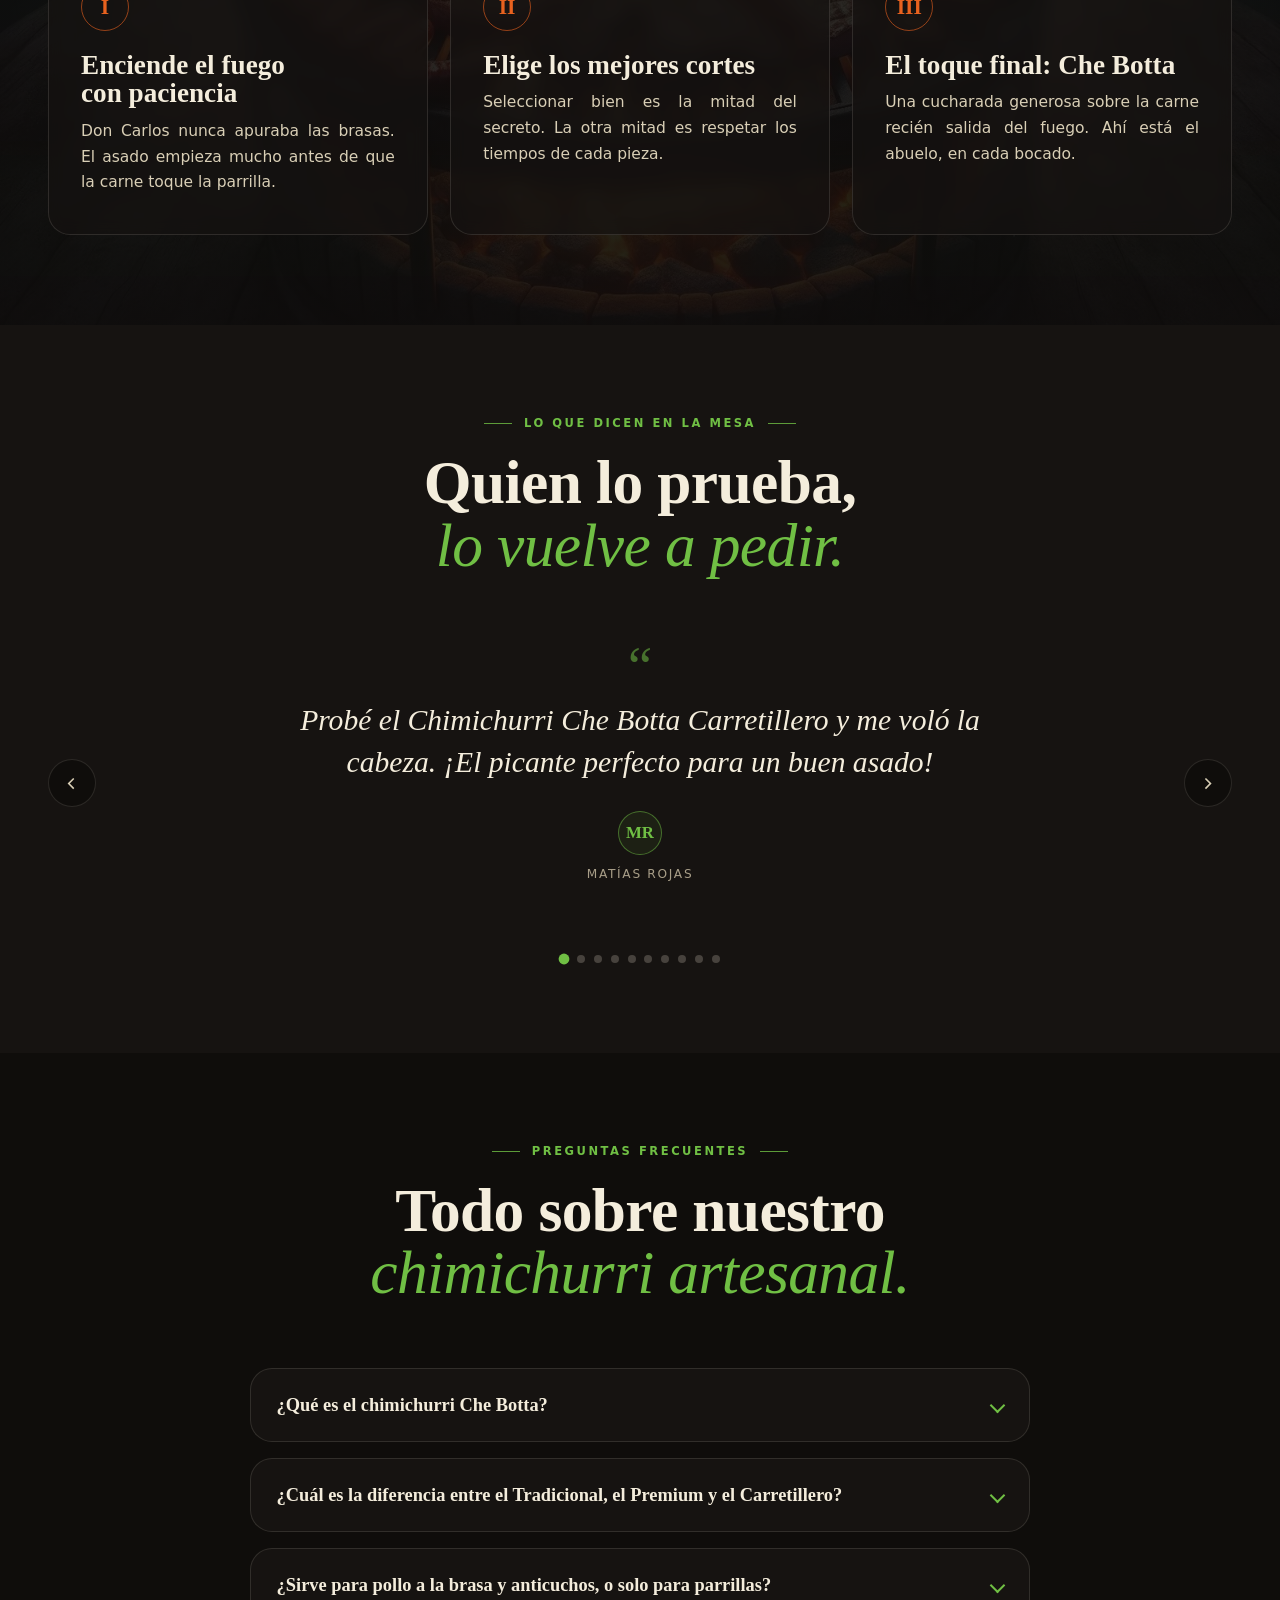
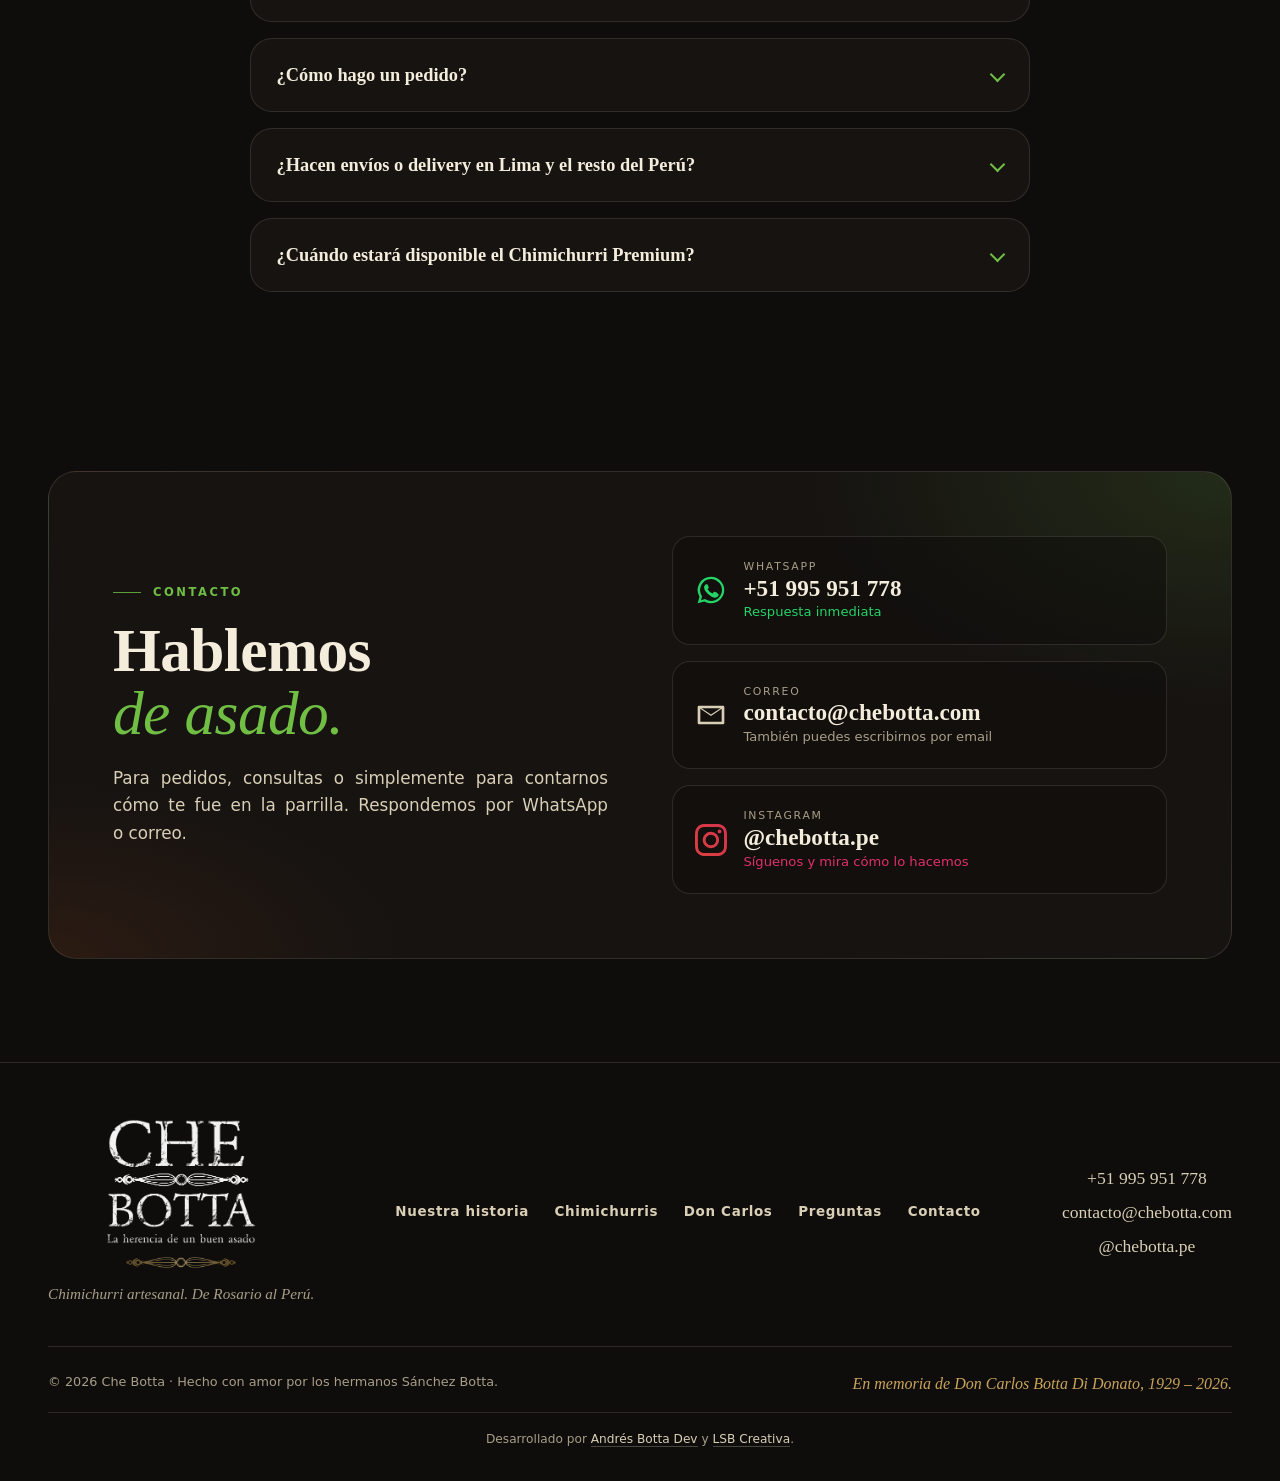
==== commit 455b573d: "Rediseña las reseñas: de cinta automática a carrusel de una reseña a la vez, con flechas, puntos y d" ====
--- a/index.html
+++ b/index.html
@@ -560,19 +560,32 @@
         </div>
       </div>
 
-      <div class="quotes" data-quotes>
-        <div class="quotes__track">
-          <figure class="quote"><blockquote>Probé el Chimichurri Che Botta Carretillero y me voló la cabeza. ¡El picante perfecto para un buen asado!</blockquote><figcaption data-initials="MR">Matías Rojas</figcaption></figure>
-          <figure class="quote"><blockquote>El chimichurri premium tiene un sabor increíble, se nota la calidad de los ingredientes. Lo recomiendo 100%.</blockquote><figcaption data-initials="CL">Carolina López</figcaption></figure>
-          <figure class="quote"><blockquote>Si te gusta el picante, el Chimichurri Che Botta Carretillero es el mejor que vas a encontrar. ¡Un fuego total!</blockquote><figcaption data-initials="SR">Sebastián Ramírez</figcaption></figure>
-          <figure class="quote"><blockquote>Soy parrillera y nunca había probado un chimichurri tan auténtico. Un 10/10.</blockquote><figcaption data-initials="LC">Luciana Cáceres</figcaption></figure>
-          <figure class="quote"><blockquote>El toque perfecto de sabor para cualquier asado. No puede faltar en mi casa.</blockquote><figcaption data-initials="DB">Diego Benítez</figcaption></figure>
-          <figure class="quote"><blockquote>Lo probé una vez y ahora lo quiero en todas mis comidas. Es una locura.</blockquote><figcaption data-initials="VS">Valentina Suárez</figcaption></figure>
-          <figure class="quote"><blockquote>El chimichurri de Che Botta me transporta directo a las parrillas argentinas. No hay otro igual.</blockquote><figcaption data-initials="JF">Jorge Fernández</figcaption></figure>
-          <figure class="quote"><blockquote>El equilibrio perfecto entre sabor y picor. No tiene comparación.</blockquote><figcaption data-initials="MO">Mariana Ortega</figcaption></figure>
-          <figure class="quote"><blockquote>Desde que probé el Chimichurri Che Botta, mi asado no es lo mismo sin él. Impresionante.</blockquote><figcaption data-initials="RD">Ricardo Domínguez</figcaption></figure>
-          <figure class="quote"><blockquote>No hay nada mejor para acompañar una buena carne. Se nota que es una receta con tradición.</blockquote><figcaption data-initials="SH">Sofía Herrera</figcaption></figure>
-        </div>
+      <div class="container">
+        <div class="reviews reveal" style="--d:.1s" data-reviews>
+          <button class="reviews__arrow reviews__arrow--prev" type="button" aria-label="Reseña anterior">
+            <svg class="ico" viewBox="0 0 24 24" aria-hidden="true"><path fill="currentColor" d="M15.4 6.4 14 5l-7 7 7 7 1.4-1.4L9.8 12l5.6-5.6Z"/></svg>
+          </button>
+
+          <div class="reviews__viewport">
+            <ul class="reviews__track">
+              <li class="review"><blockquote>Probé el Chimichurri Che Botta Carretillero y me voló la cabeza. ¡El picante perfecto para un buen asado!</blockquote><figcaption data-initials="MR">Matías Rojas</figcaption></li>
+              <li class="review"><blockquote>El chimichurri premium tiene un sabor increíble, se nota la calidad de los ingredientes. Lo recomiendo 100%.</blockquote><figcaption data-initials="CL">Carolina López</figcaption></li>
+              <li class="review"><blockquote>Si te gusta el picante, el Chimichurri Che Botta Carretillero es el mejor que vas a encontrar. ¡Un fuego total!</blockquote><figcaption data-initials="SR">Sebastián Ramírez</figcaption></li>
+              <li class="review"><blockquote>Soy parrillera y nunca había probado un chimichurri tan auténtico. Un 10/10.</blockquote><figcaption data-initials="LC">Luciana Cáceres</figcaption></li>
+              <li class="review"><blockquote>El toque perfecto de sabor para cualquier asado. No puede faltar en mi casa.</blockquote><figcaption data-initials="DB">Diego Benítez</figcaption></li>
+              <li class="review"><blockquote>Lo probé una vez y ahora lo quiero en todas mis comidas. Es una locura.</blockquote><figcaption data-initials="VS">Valentina Suárez</figcaption></li>
+              <li class="review"><blockquote>El chimichurri de Che Botta me transporta directo a las parrillas argentinas. No hay otro igual.</blockquote><figcaption data-initials="JF">Jorge Fernández</figcaption></li>
+              <li class="review"><blockquote>El equilibrio perfecto entre sabor y picor. No tiene comparación.</blockquote><figcaption data-initials="MO">Mariana Ortega</figcaption></li>
+              <li class="review"><blockquote>Desde que probé el Chimichurri Che Botta, mi asado no es lo mismo sin él. Impresionante.</blockquote><figcaption data-initials="RD">Ricardo Domínguez</figcaption></li>
+              <li class="review"><blockquote>No hay nada mejor para acompañar una buena carne. Se nota que es una receta con tradición.</blockquote><figcaption data-initials="SH">Sofía Herrera</figcaption></li>
+            </ul>
+          </div>
+
+          <button class="reviews__arrow reviews__arrow--next" type="button" aria-label="Reseña siguiente">
+            <svg class="ico" viewBox="0 0 24 24" aria-hidden="true"><path fill="currentColor" d="m8.6 6.4 1.4-1.4 7 7-7 7-1.4-1.4 5.6-5.6Z"/></svg>
+          </button>
+        </div>
+        <div class="reviews__dots" role="tablist" aria-label="Elegir reseña"></div>
       </div>
     </section>
 
--- a/css/styles.css
+++ b/css/styles.css
@@ -567,19 +567,33 @@
   display: grid; grid-template-columns: .85fr 1.15fr; gap: clamp(2.5rem, 6vw, 6rem); align-items: center;
 }
 .homenaje__portrait { position: relative; justify-self: center; width: min(100%, 420px); }
+.homenaje__portrait::before {
+  content: ""; position: absolute; inset: -14%; z-index: 0; border-radius: 50%;
+  background: radial-gradient(circle, rgba(230,201,135,.22), rgba(201,163,90,.06) 55%, transparent 72%);
+  filter: blur(6px);
+  animation: homenajeGlow 5s ease-in-out infinite;
+}
+@keyframes homenajeGlow { 50% { opacity: .55; transform: scale(1.05); } }
 .homenaje__portrait img {
   position: relative; z-index: 1; width: 100%;
   filter: drop-shadow(0 30px 40px rgba(0,0,0,.6));
 }
 .homenaje__ring {
-  position: absolute; inset: -8% -12%; border-radius: 50%;
-  border: 1px solid rgba(201,163,90,.35);
-  animation: ring 14s linear infinite;
+  position: absolute; inset: -8% -12%; border-radius: 50%; pointer-events: none;
 }
 .homenaje__ring::before {
-  content: ""; position: absolute; top: -5px; left: 50%; width: 9px; height: 9px; border-radius: 50%; background: var(--oro);
-}
-@keyframes ring { to { transform: rotate(360deg); } }
+  content: ""; position: absolute; inset: 0; border-radius: 50%;
+  border: 1px solid rgba(201,163,90,.3);
+}
+.homenaje__ring::after {
+  content: ""; position: absolute; inset: 0; border-radius: 50%; padding: 1.5px;
+  background: conic-gradient(from var(--a, 0deg), transparent 0 66%, rgba(143,111,51,.7) 78%, rgba(255,244,214,1) 87%, rgba(230,201,135,.85) 94%, transparent 100%);
+  -webkit-mask: linear-gradient(#000 0 0) content-box, linear-gradient(#000 0 0);
+  mask: linear-gradient(#000 0 0) content-box, linear-gradient(#000 0 0);
+  -webkit-mask-composite: xor; mask-composite: exclude;
+  animation: ring 9s linear infinite;
+}
+@keyframes ring { to { --a: 360deg; } }
 .homenaje__place { margin: .9rem 0 1.6rem; font-family: var(--serif); font-size: 1.3rem; font-style: italic; color: var(--oro); }
 .homenaje__years { font-style: normal; font-weight: 600; letter-spacing: .08em; }
 .homenaje__sep { margin-inline: .6rem; opacity: .6; }
@@ -1012,38 +1026,55 @@
 .ritual__steps h3 { font-family: var(--serif); font-size: 1.7rem; margin: 1.2rem 0 .7rem; }
 .ritual__steps p { color: var(--crema-2); font-size: .97rem; }
 
-/* ---------- Testimonios ---------- */
-.testimonios { background: var(--carbon-2); overflow: hidden; }
-.quotes {
-  -webkit-mask-image: linear-gradient(90deg, transparent, #000 6%, #000 94%, transparent);
-  mask-image: linear-gradient(90deg, transparent, #000 6%, #000 94%, transparent);
-}
-.quotes__track {
-  display: flex; gap: 1.25rem; width: max-content;
-  animation: marquee 70s linear infinite;
-  padding-block: .5rem;
-}
-.quotes:hover .quotes__track { animation-play-state: paused; }
-.quote {
-  width: 340px; flex: none;
-  padding: 1.7rem 1.7rem 1.5rem;
-  background: var(--carbon);
-  border: 1px solid var(--linea);
-  border-radius: var(--radius);
-  position: relative;
-}
-.quote::before {
-  content: "“"; position: absolute; top: .4rem; right: 1.2rem;
-  font-family: var(--serif); font-size: 4.5rem; line-height: 1; color: var(--verde); opacity: .3;
-}
-.quote blockquote { margin: 0; font-family: var(--serif); font-size: 1.22rem; line-height: 1.35; color: var(--crema); }
-.quote figcaption { margin-top: 1.2rem; display: flex; align-items: center; gap: .7rem; font-size: .74rem; letter-spacing: .14em; text-transform: uppercase; color: var(--crema-3); }
-.quote figcaption::before {
+/* ---------- Testimonios (carrusel de una reseña) ---------- */
+.testimonios { background: var(--carbon-2); }
+.reviews { display: flex; align-items: center; gap: clamp(.5rem, 2vw, 1.5rem); margin-top: clamp(2.5rem, 5vw, 3.5rem); }
+.reviews__arrow {
+  flex: none; width: 48px; height: 48px; border-radius: 50%;
+  display: grid; place-items: center;
+  border: 1px solid var(--linea); background: var(--carbon);
+  color: var(--crema-2); transition: border-color .3s, color .3s, transform .3s var(--ease);
+}
+.reviews__arrow:hover { border-color: var(--verde); color: var(--verde); transform: scale(1.08); }
+.reviews__arrow .ico { width: 1.2rem; height: 1.2rem; }
+.reviews__viewport { flex: 1; min-width: 0; overflow: hidden; }
+.reviews__track {
+  display: flex; margin: 0; padding: 0; list-style: none;
+  overflow-x: auto; scroll-snap-type: x mandatory;
+  scrollbar-width: none; -ms-overflow-style: none;
+}
+.reviews__track::-webkit-scrollbar { display: none; }
+.review {
+  flex: 0 0 100%; scroll-snap-align: start; scroll-snap-stop: always;
+  padding-inline: clamp(0px, 5vw, 2.5rem);
+  text-align: center;
+}
+.review::before {
+  content: "“"; display: block; font-family: var(--serif); font-size: 3.4rem; line-height: 1;
+  color: var(--verde); opacity: .55; margin-bottom: .3rem;
+}
+.review blockquote {
+  margin: 0 auto; max-width: 46ch;
+  font-family: var(--serif); font-style: italic; font-weight: 500;
+  font-size: clamp(1.35rem, 2.6vw, 1.85rem); line-height: 1.42; color: var(--crema);
+}
+.review figcaption {
+  margin-top: 1.7rem; display: flex; flex-direction: column; align-items: center; gap: .6rem;
+  font-size: .76rem; letter-spacing: .14em; text-transform: uppercase; color: var(--crema-3);
+}
+.review figcaption::before {
   content: attr(data-initials); display: grid; place-items: center;
-  width: 34px; height: 34px; border-radius: 50%; flex: none;
-  font-family: var(--serif); font-size: .95rem; font-weight: 700; letter-spacing: 0; color: var(--verde);
+  width: 44px; height: 44px; border-radius: 50%;
+  font-family: var(--serif); font-size: 1.05rem; font-weight: 700; letter-spacing: 0; color: var(--verde);
   border: 1px solid rgba(112,191,68,.5); background: rgba(112,191,68,.08);
 }
+.reviews__dots { display: flex; justify-content: center; gap: .55rem; margin-top: 1.8rem; }
+.reviews__dot {
+  width: 8px; height: 8px; border-radius: 50%; border: 0; padding: 0; cursor: pointer;
+  background: rgba(244,237,220,.22); transition: background .3s, transform .3s var(--ease);
+}
+.reviews__dot:hover { background: rgba(244,237,220,.4); }
+.reviews__dot.is-active { background: var(--verde); transform: scale(1.35); }
 
 /* ---------- Preguntas frecuentes ---------- */
 .faq__list { max-width: 780px; margin-inline: auto; display: grid; gap: 1rem; }
@@ -1193,7 +1224,8 @@
 @media (prefers-reduced-motion: reduce) {
   html { scroll-behavior: auto; }
   .reveal { opacity: 1; transform: none; transition: none; }
-  .marquee__track, .quotes__track, .homenaje__ring, .scroll-cue span, .seal__ring, .embers i, .gold, .intro img, .premium__border, .heat__dots i { animation: none; }
+  .marquee__track, .homenaje__ring::after, .homenaje__portrait::before, .scroll-cue span, .seal__ring, .embers i, .gold, .intro img, .premium__border, .heat__dots i { animation: none; }
+  .reviews__track { scroll-behavior: auto; }
   .to-top { transition: none; }
   .intro { display: none; }
   .btn, .product, .contact-tile { transition: none; }
@@ -1287,7 +1319,10 @@
   .homenaje__family { overflow: visible; box-shadow: none; }
   .homenaje__family img { aspect-ratio: 4 / 3; object-position: 50% 25%; border-radius: var(--radius); box-shadow: 0 30px 60px -25px rgba(0,0,0,.85), 0 0 0 1px rgba(244,237,220,.08); }
   .homenaje__family figcaption { position: static; background: none; font-size: 1.05rem; padding: 1rem .4rem 0; text-align: center; }
-  .quote { width: 290px; }
+  .reviews { gap: .5rem; }
+  .reviews__arrow { width: 40px; height: 40px; }
+  .reviews__arrow .ico { width: 1.05rem; height: 1.05rem; }
+  .review::before { font-size: 2.6rem; }
   .wa-float { right: 1rem; bottom: 1rem; width: 52px; height: 52px; }
   .to-top { left: 1rem; bottom: calc(1rem + env(safe-area-inset-bottom, 0px)); width: 48px; height: 48px; backdrop-filter: none; -webkit-backdrop-filter: none; background: var(--carbon-2); }
   .to-top__label { display: none; }
@@ -1344,7 +1379,11 @@
   .section-title--xl { font-size: clamp(2.3rem, 10.5vw, 3rem); }
   .familia__title { font-size: clamp(2.2rem, 10.5vw, 3rem); }
   .homenaje__firma { font-size: 1.6rem; }
-  .quote { width: 260px; padding: 1.4rem 1.3rem 1.3rem; }
+  .reviews { gap: .35rem; }
+  .reviews__arrow { width: 34px; height: 34px; }
+  .reviews__arrow .ico { width: .9rem; height: .9rem; }
+  .review { padding-inline: .25rem; }
+  .review blockquote { font-size: 1.2rem; }
   .contact-tile__value { font-size: 1.02rem; }
   .footer__nav { gap: 1rem 1.2rem; }
   .to-top { width: 44px; height: 44px; }
